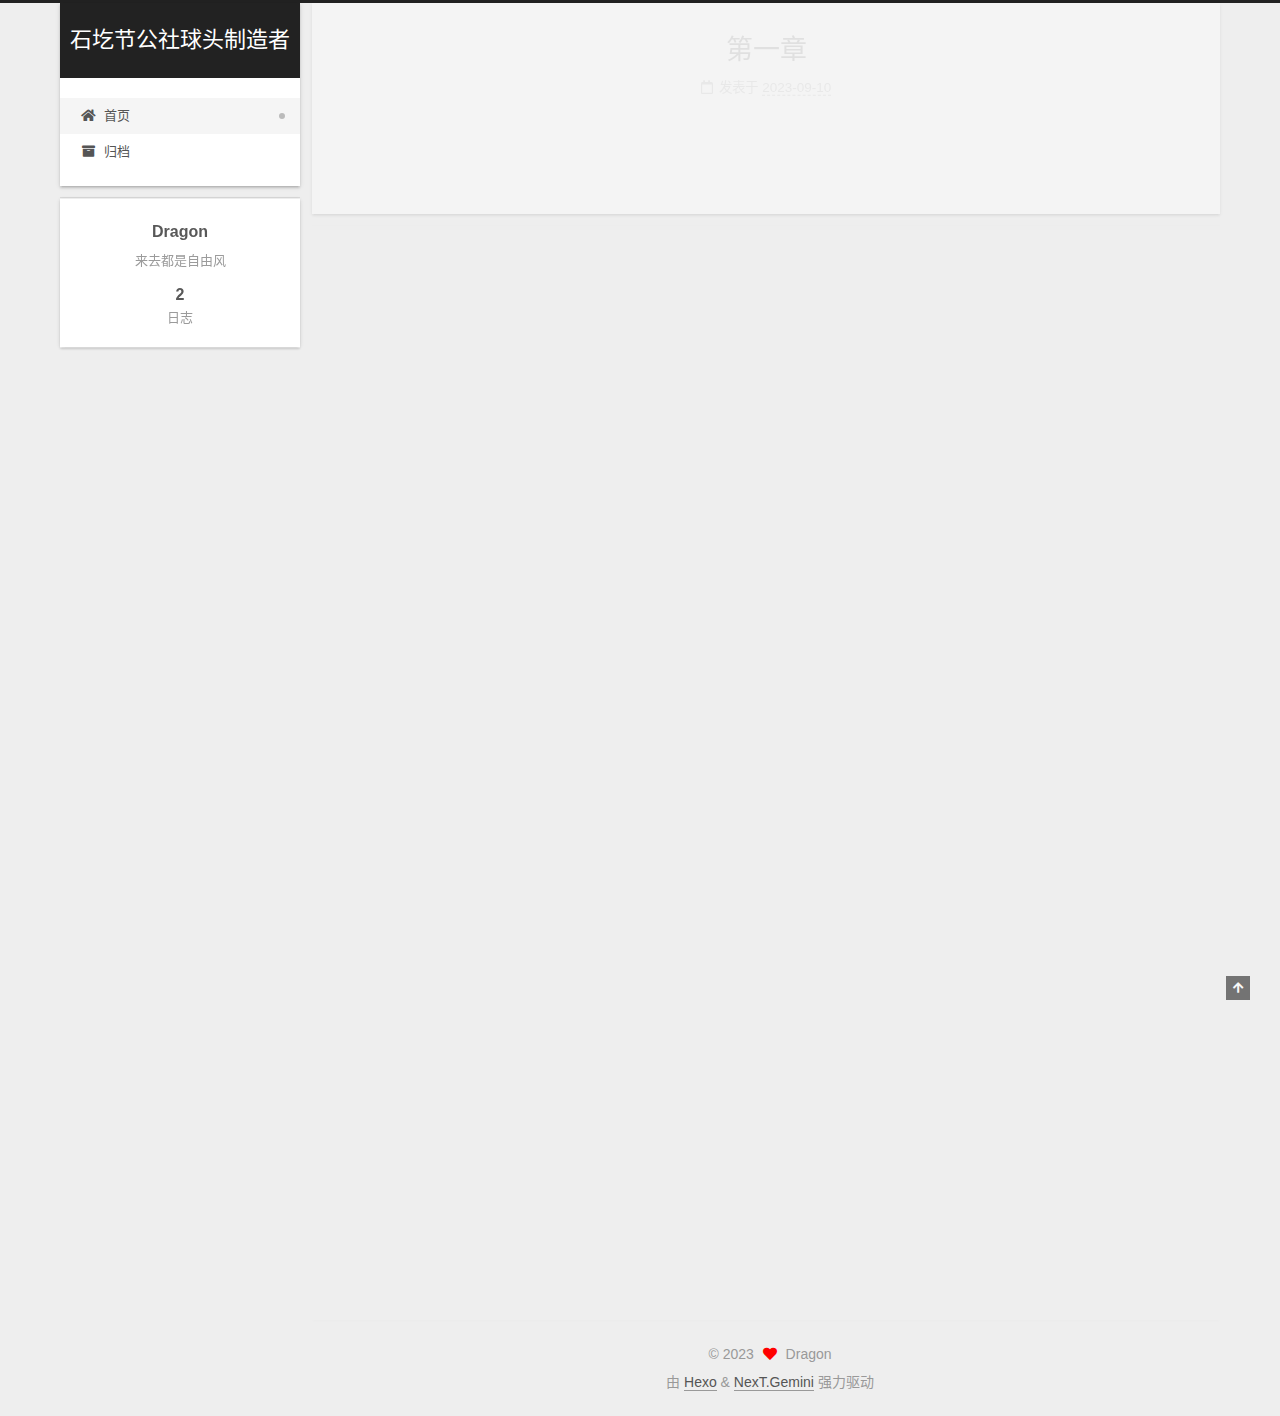
==== index.html @ f6070775 "Site updated: 2023-09-11 19:31:00" ====
<!DOCTYPE html>
<html lang="zh-CN">
<head>
  <meta charset="UTF-8">
<meta name="viewport" content="width=device-width, initial-scale=1, maximum-scale=2">
<meta name="theme-color" content="#222">
<meta name="generator" content="Hexo 6.3.0">
  <link rel="apple-touch-icon" sizes="180x180" href="/images/apple-touch-icon-next.png">
  <link rel="icon" type="image/png" sizes="32x32" href="/images/favicon-32x32-next.png">
  <link rel="icon" type="image/png" sizes="16x16" href="/images/favicon-16x16-next.png">
  <link rel="mask-icon" href="/images/logo.svg" color="#222">

<link rel="stylesheet" href="/css/main.css">


<link rel="stylesheet" href="/lib/font-awesome/css/all.min.css">

<script id="hexo-configurations">
    var NexT = window.NexT || {};
    var CONFIG = {"hostname":"example.com","root":"/","scheme":"Gemini","version":"7.8.0","exturl":false,"sidebar":{"position":"left","display":"post","padding":18,"offset":12,"onmobile":false},"copycode":{"enable":false,"show_result":false,"style":null},"back2top":{"enable":true,"sidebar":false,"scrollpercent":false},"bookmark":{"enable":false,"color":"#222","save":"auto"},"fancybox":false,"mediumzoom":false,"lazyload":false,"pangu":false,"comments":{"style":"tabs","active":null,"storage":true,"lazyload":false,"nav":null},"algolia":{"hits":{"per_page":10},"labels":{"input_placeholder":"Search for Posts","hits_empty":"We didn't find any results for the search: ${query}","hits_stats":"${hits} results found in ${time} ms"}},"localsearch":{"enable":false,"trigger":"auto","top_n_per_article":1,"unescape":false,"preload":false},"motion":{"enable":true,"async":false,"transition":{"post_block":"fadeIn","post_header":"slideDownIn","post_body":"slideDownIn","coll_header":"slideLeftIn","sidebar":"slideUpIn"}}};
  </script>

  <meta name="description" content="来去都是自由风">
<meta property="og:type" content="website">
<meta property="og:title" content="石圪节公社球头制造者">
<meta property="og:url" content="http://example.com/index.html">
<meta property="og:site_name" content="石圪节公社球头制造者">
<meta property="og:description" content="来去都是自由风">
<meta property="og:locale" content="zh_CN">
<meta property="article:author" content="Dragon">
<meta name="twitter:card" content="summary">

<link rel="canonical" href="http://example.com/">


<script id="page-configurations">
  // https://hexo.io/docs/variables.html
  CONFIG.page = {
    sidebar: "",
    isHome : true,
    isPost : false,
    lang   : 'zh-CN'
  };
</script>

  <title>石圪节公社球头制造者</title>
  






  <noscript>
  <style>
  .use-motion .brand,
  .use-motion .menu-item,
  .sidebar-inner,
  .use-motion .post-block,
  .use-motion .pagination,
  .use-motion .comments,
  .use-motion .post-header,
  .use-motion .post-body,
  .use-motion .collection-header { opacity: initial; }

  .use-motion .site-title,
  .use-motion .site-subtitle {
    opacity: initial;
    top: initial;
  }

  .use-motion .logo-line-before i { left: initial; }
  .use-motion .logo-line-after i { right: initial; }
  </style>
</noscript>

</head>

<body itemscope itemtype="http://schema.org/WebPage">
  <div class="container use-motion">
    <div class="headband"></div>

    <header class="header" itemscope itemtype="http://schema.org/WPHeader">
      <div class="header-inner"><div class="site-brand-container">
  <div class="site-nav-toggle">
    <div class="toggle" aria-label="切换导航栏">
      <span class="toggle-line toggle-line-first"></span>
      <span class="toggle-line toggle-line-middle"></span>
      <span class="toggle-line toggle-line-last"></span>
    </div>
  </div>

  <div class="site-meta">

    <a href="/" class="brand" rel="start">
      <span class="logo-line-before"><i></i></span>
      <h1 class="site-title">石圪节公社球头制造者</h1>
      <span class="logo-line-after"><i></i></span>
    </a>
  </div>

  <div class="site-nav-right">
    <div class="toggle popup-trigger">
    </div>
  </div>
</div>




<nav class="site-nav">
  <ul id="menu" class="main-menu menu">
        <li class="menu-item menu-item-home">

    <a href="/" rel="section"><i class="fa fa-home fa-fw"></i>首页</a>

  </li>
        <li class="menu-item menu-item-archives">

    <a href="/archives/" rel="section"><i class="fa fa-archive fa-fw"></i>归档</a>

  </li>
  </ul>
</nav>




</div>
    </header>

    
  <div class="back-to-top">
    <i class="fa fa-arrow-up"></i>
    <span>0%</span>
  </div>


    <main class="main">
      <div class="main-inner">
        <div class="content-wrap">
          

          <div class="content index posts-expand">
            
      
  
  
  <article itemscope itemtype="http://schema.org/Article" class="post-block" lang="zh-CN">
    <link itemprop="mainEntityOfPage" href="http://example.com/2023/09/10/%E7%AC%AC%E4%B8%80%E7%AB%A0/">

    <span hidden itemprop="author" itemscope itemtype="http://schema.org/Person">
      <meta itemprop="image" content="/images/avatar.gif">
      <meta itemprop="name" content="Dragon">
      <meta itemprop="description" content="来去都是自由风">
    </span>

    <span hidden itemprop="publisher" itemscope itemtype="http://schema.org/Organization">
      <meta itemprop="name" content="石圪节公社球头制造者">
    </span>
      <header class="post-header">
        <h2 class="post-title" itemprop="name headline">
          
            <a href="/2023/09/10/%E7%AC%AC%E4%B8%80%E7%AB%A0/" class="post-title-link" itemprop="url">第一章</a>
        </h2>

        <div class="post-meta">
            <span class="post-meta-item">
              <span class="post-meta-item-icon">
                <i class="far fa-calendar"></i>
              </span>
              <span class="post-meta-item-text">发表于</span>

              <time title="创建时间：2023-09-10 03:15:27" itemprop="dateCreated datePublished" datetime="2023-09-10T03:15:27+08:00">2023-09-10</time>
            </span>

          

        </div>
      </header>

    
    
    
    <div class="post-body" itemprop="articleBody">

      
          
      
    </div>

    
    
    
      <footer class="post-footer">
        <div class="post-eof"></div>
      </footer>
  </article>
  
  
  

      
  
  
  <article itemscope itemtype="http://schema.org/Article" class="post-block" lang="zh-CN">
    <link itemprop="mainEntityOfPage" href="http://example.com/2023/09/09/hello-world/">

    <span hidden itemprop="author" itemscope itemtype="http://schema.org/Person">
      <meta itemprop="image" content="/images/avatar.gif">
      <meta itemprop="name" content="Dragon">
      <meta itemprop="description" content="来去都是自由风">
    </span>

    <span hidden itemprop="publisher" itemscope itemtype="http://schema.org/Organization">
      <meta itemprop="name" content="石圪节公社球头制造者">
    </span>
      <header class="post-header">
        <h2 class="post-title" itemprop="name headline">
          
            <a href="/2023/09/09/hello-world/" class="post-title-link" itemprop="url">Hello World</a>
        </h2>

        <div class="post-meta">
            <span class="post-meta-item">
              <span class="post-meta-item-icon">
                <i class="far fa-calendar"></i>
              </span>
              <span class="post-meta-item-text">发表于</span>

              <time title="创建时间：2023-09-09 18:38:44" itemprop="dateCreated datePublished" datetime="2023-09-09T18:38:44+08:00">2023-09-09</time>
            </span>

          

        </div>
      </header>

    
    
    
    <div class="post-body" itemprop="articleBody">

      
          <p>Welcome to <a target="_blank" rel="noopener" href="https://hexo.io/">Hexo</a>! This is your very first post. Check <a target="_blank" rel="noopener" href="https://hexo.io/docs/">documentation</a> for more info. If you get any problems when using Hexo, you can find the answer in <a target="_blank" rel="noopener" href="https://hexo.io/docs/troubleshooting.html">troubleshooting</a> or you can ask me on <a target="_blank" rel="noopener" href="https://github.com/hexojs/hexo/issues">GitHub</a>.</p>
<h2 id="Quick-Start"><a href="#Quick-Start" class="headerlink" title="Quick Start"></a>Quick Start</h2><h3 id="Create-a-new-post"><a href="#Create-a-new-post" class="headerlink" title="Create a new post"></a>Create a new post</h3><figure class="highlight bash"><table><tr><td class="gutter"><pre><span class="line">1</span><br></pre></td><td class="code"><pre><span class="line">$ hexo new <span class="string">&quot;My New Post&quot;</span></span><br></pre></td></tr></table></figure>

<p>More info: <a target="_blank" rel="noopener" href="https://hexo.io/docs/writing.html">Writing</a></p>
<h3 id="Run-server"><a href="#Run-server" class="headerlink" title="Run server"></a>Run server</h3><figure class="highlight bash"><table><tr><td class="gutter"><pre><span class="line">1</span><br></pre></td><td class="code"><pre><span class="line">$ hexo server</span><br></pre></td></tr></table></figure>

<p>More info: <a target="_blank" rel="noopener" href="https://hexo.io/docs/server.html">Server</a></p>
<h3 id="Generate-static-files"><a href="#Generate-static-files" class="headerlink" title="Generate static files"></a>Generate static files</h3><figure class="highlight bash"><table><tr><td class="gutter"><pre><span class="line">1</span><br></pre></td><td class="code"><pre><span class="line">$ hexo generate</span><br></pre></td></tr></table></figure>

<p>More info: <a target="_blank" rel="noopener" href="https://hexo.io/docs/generating.html">Generating</a></p>
<h3 id="Deploy-to-remote-sites"><a href="#Deploy-to-remote-sites" class="headerlink" title="Deploy to remote sites"></a>Deploy to remote sites</h3><figure class="highlight bash"><table><tr><td class="gutter"><pre><span class="line">1</span><br></pre></td><td class="code"><pre><span class="line">$ hexo deploy</span><br></pre></td></tr></table></figure>

<p>More info: <a target="_blank" rel="noopener" href="https://hexo.io/docs/one-command-deployment.html">Deployment</a></p>

      
    </div>

    
    
    
      <footer class="post-footer">
        <div class="post-eof"></div>
      </footer>
  </article>
  
  
  


  



          </div>
          

<script>
  window.addEventListener('tabs:register', () => {
    let { activeClass } = CONFIG.comments;
    if (CONFIG.comments.storage) {
      activeClass = localStorage.getItem('comments_active') || activeClass;
    }
    if (activeClass) {
      let activeTab = document.querySelector(`a[href="#comment-${activeClass}"]`);
      if (activeTab) {
        activeTab.click();
      }
    }
  });
  if (CONFIG.comments.storage) {
    window.addEventListener('tabs:click', event => {
      if (!event.target.matches('.tabs-comment .tab-content .tab-pane')) return;
      let commentClass = event.target.classList[1];
      localStorage.setItem('comments_active', commentClass);
    });
  }
</script>

        </div>
          
  
  <div class="toggle sidebar-toggle">
    <span class="toggle-line toggle-line-first"></span>
    <span class="toggle-line toggle-line-middle"></span>
    <span class="toggle-line toggle-line-last"></span>
  </div>

  <aside class="sidebar">
    <div class="sidebar-inner">

      <ul class="sidebar-nav motion-element">
        <li class="sidebar-nav-toc">
          文章目录
        </li>
        <li class="sidebar-nav-overview">
          站点概览
        </li>
      </ul>

      <!--noindex-->
      <div class="post-toc-wrap sidebar-panel">
      </div>
      <!--/noindex-->

      <div class="site-overview-wrap sidebar-panel">
        <div class="site-author motion-element" itemprop="author" itemscope itemtype="http://schema.org/Person">
  <p class="site-author-name" itemprop="name">Dragon</p>
  <div class="site-description" itemprop="description">来去都是自由风</div>
</div>
<div class="site-state-wrap motion-element">
  <nav class="site-state">
      <div class="site-state-item site-state-posts">
          <a href="/archives/">
        
          <span class="site-state-item-count">2</span>
          <span class="site-state-item-name">日志</span>
        </a>
      </div>
  </nav>
</div>



      </div>

    </div>
  </aside>
  <div id="sidebar-dimmer"></div>


      </div>
    </main>

    <footer class="footer">
      <div class="footer-inner">
        

        

<div class="copyright">
  
  &copy; 
  <span itemprop="copyrightYear">2023</span>
  <span class="with-love">
    <i class="fa fa-heart"></i>
  </span>
  <span class="author" itemprop="copyrightHolder">Dragon</span>
</div>
  <div class="powered-by">由 <a href="https://hexo.io/" class="theme-link" rel="noopener" target="_blank">Hexo</a> & <a href="https://theme-next.org/" class="theme-link" rel="noopener" target="_blank">NexT.Gemini</a> 强力驱动
  </div>

        








      </div>
    </footer>
  </div>

  
  <script src="/lib/anime.min.js"></script>
  <script src="/lib/velocity/velocity.min.js"></script>
  <script src="/lib/velocity/velocity.ui.min.js"></script>

<script src="/js/utils.js"></script>

<script src="/js/motion.js"></script>


<script src="/js/schemes/pisces.js"></script>


<script src="/js/next-boot.js"></script>




  















  

  

</body>
</html>
---- css/main.css ----
:root {
  --body-bg-color: #eee;
  --content-bg-color: #fff;
  --card-bg-color: #f5f5f5;
  --text-color: #555;
  --blockquote-color: #666;
  --link-color: #555;
  --link-hover-color: #222;
  --brand-color: #fff;
  --brand-hover-color: #fff;
  --table-row-odd-bg-color: #f9f9f9;
  --table-row-hover-bg-color: #f5f5f5;
  --menu-item-bg-color: #f5f5f5;
  --btn-default-bg: #fff;
  --btn-default-color: #555;
  --btn-default-border-color: #555;
  --btn-default-hover-bg: #222;
  --btn-default-hover-color: #fff;
  --btn-default-hover-border-color: #222;
}
html {
  line-height: 1.15; /* 1 */
  -webkit-text-size-adjust: 100%; /* 2 */
}
body {
  margin: 0;
}
main {
  display: block;
}
h1 {
  font-size: 2em;
  margin: 0.67em 0;
}
hr {
  box-sizing: content-box; /* 1 */
  height: 0; /* 1 */
  overflow: visible; /* 2 */
}
pre {
  font-family: monospace, monospace; /* 1 */
  font-size: 1em; /* 2 */
}
a {
  background: transparent;
}
abbr[title] {
  border-bottom: none; /* 1 */
  text-decoration: underline; /* 2 */
  text-decoration: underline dotted; /* 2 */
}
b,
strong {
  font-weight: bolder;
}
code,
kbd,
samp {
  font-family: monospace, monospace; /* 1 */
  font-size: 1em; /* 2 */
}
small {
  font-size: 80%;
}
sub,
sup {
  font-size: 75%;
  line-height: 0;
  position: relative;
  vertical-align: baseline;
}
sub {
  bottom: -0.25em;
}
sup {
  top: -0.5em;
}
img {
  border-style: none;
}
button,
input,
optgroup,
select,
textarea {
  font-family: inherit; /* 1 */
  font-size: 100%; /* 1 */
  line-height: 1.15; /* 1 */
  margin: 0; /* 2 */
}
button,
input {
/* 1 */
  overflow: visible;
}
button,
select {
/* 1 */
  text-transform: none;
}
button,
[type='button'],
[type='reset'],
[type='submit'] {
  -webkit-appearance: button;
}
button::-moz-focus-inner,
[type='button']::-moz-focus-inner,
[type='reset']::-moz-focus-inner,
[type='submit']::-moz-focus-inner {
  border-style: none;
  padding: 0;
}
button:-moz-focusring,
[type='button']:-moz-focusring,
[type='reset']:-moz-focusring,
[type='submit']:-moz-focusring {
  outline: 1px dotted ButtonText;
}
fieldset {
  padding: 0.35em 0.75em 0.625em;
}
legend {
  box-sizing: border-box; /* 1 */
  color: inherit; /* 2 */
  display: table; /* 1 */
  max-width: 100%; /* 1 */
  padding: 0; /* 3 */
  white-space: normal; /* 1 */
}
progress {
  vertical-align: baseline;
}
textarea {
  overflow: auto;
}
[type='checkbox'],
[type='radio'] {
  box-sizing: border-box; /* 1 */
  padding: 0; /* 2 */
}
[type='number']::-webkit-inner-spin-button,
[type='number']::-webkit-outer-spin-button {
  height: auto;
}
[type='search'] {
  outline-offset: -2px; /* 2 */
  -webkit-appearance: textfield; /* 1 */
}
[type='search']::-webkit-search-decoration {
  -webkit-appearance: none;
}
::-webkit-file-upload-button {
  font: inherit; /* 2 */
  -webkit-appearance: button; /* 1 */
}
details {
  display: block;
}
summary {
  display: list-item;
}
template {
  display: none;
}
[hidden] {
  display: none;
}
::selection {
  background: #262a30;
  color: #eee;
}
html,
body {
  height: 100%;
}
body {
  background: var(--body-bg-color);
  color: var(--text-color);
  font-family: 'Lato', "PingFang SC", "Microsoft YaHei", sans-serif;
  font-size: 1em;
  line-height: 2;
}
@media (max-width: 991px) {
  body {
    padding-left: 0 !important;
    padding-right: 0 !important;
  }
}
h1,
h2,
h3,
h4,
h5,
h6 {
  font-family: 'Lato', "PingFang SC", "Microsoft YaHei", sans-serif;
  font-weight: bold;
  line-height: 1.5;
  margin: 20px 0 15px;
}
h1 {
  font-size: 1.5em;
}
h2 {
  font-size: 1.375em;
}
h3 {
  font-size: 1.25em;
}
h4 {
  font-size: 1.125em;
}
h5 {
  font-size: 1em;
}
h6 {
  font-size: 0.875em;
}
p {
  margin: 0 0 20px 0;
}
a,
span.exturl {
  border-bottom: 1px solid #999;
  color: var(--link-color);
  outline: 0;
  text-decoration: none;
  overflow-wrap: break-word;
  word-wrap: break-word;
  cursor: pointer;
}
a:hover,
span.exturl:hover {
  border-bottom-color: var(--link-hover-color);
  color: var(--link-hover-color);
}
iframe,
img,
video {
  display: block;
  margin-left: auto;
  margin-right: auto;
  max-width: 100%;
}
hr {
  background-image: repeating-linear-gradient(-45deg, #ddd, #ddd 4px, transparent 4px, transparent 8px);
  border: 0;
  height: 3px;
  margin: 40px 0;
}
blockquote {
  border-left: 4px solid #ddd;
  color: var(--blockquote-color);
  margin: 0;
  padding: 0 15px;
}
blockquote cite::before {
  content: '-';
  padding: 0 5px;
}
dt {
  font-weight: bold;
}
dd {
  margin: 0;
  padding: 0;
}
kbd {
  background-color: #f5f5f5;
  background-image: linear-gradient(#eee, #fff, #eee);
  border: 1px solid #ccc;
  border-radius: 0.2em;
  box-shadow: 0.1em 0.1em 0.2em rgba(0,0,0,0.1);
  color: #555;
  font-family: inherit;
  padding: 0.1em 0.3em;
  white-space: nowrap;
}
.table-container {
  overflow: auto;
}
table {
  border-collapse: collapse;
  border-spacing: 0;
  font-size: 0.875em;
  margin: 0 0 20px 0;
  width: 100%;
}
tbody tr:nth-of-type(odd) {
  background: var(--table-row-odd-bg-color);
}
tbody tr:hover {
  background: var(--table-row-hover-bg-color);
}
caption,
th,
td {
  font-weight: normal;
  padding: 8px;
  vertical-align: middle;
}
th,
td {
  border: 1px solid #ddd;
  border-bottom: 3px solid #ddd;
}
th {
  font-weight: 700;
  padding-bottom: 10px;
}
td {
  border-bottom-width: 1px;
}
.btn {
  background: var(--btn-default-bg);
  border: 2px solid var(--btn-default-border-color);
  border-radius: 2px;
  color: var(--btn-default-color);
  display: inline-block;
  font-size: 0.875em;
  line-height: 2;
  padding: 0 20px;
  text-decoration: none;
  transition-property: background-color;
  transition-delay: 0s;
  transition-duration: 0.2s;
  transition-timing-function: ease-in-out;
}
.btn:hover {
  background: var(--btn-default-hover-bg);
  border-color: var(--btn-default-hover-border-color);
  color: var(--btn-default-hover-color);
}
.btn + .btn {
  margin: 0 0 8px 8px;
}
.btn .fa-fw {
  text-align: left;
  width: 1.285714285714286em;
}
.toggle {
  line-height: 0;
}
.toggle .toggle-line {
  background: #fff;
  display: inline-block;
  height: 2px;
  left: 0;
  position: relative;
  top: 0;
  transition: all 0.4s;
  vertical-align: top;
  width: 100%;
}
.toggle .toggle-line:not(:first-child) {
  margin-top: 3px;
}
.toggle.toggle-arrow .toggle-line-first {
  left: 50%;
  top: 2px;
  transform: rotate(45deg);
  width: 50%;
}
.toggle.toggle-arrow .toggle-line-middle {
  left: 2px;
  width: 90%;
}
.toggle.toggle-arrow .toggle-line-last {
  left: 50%;
  top: -2px;
  transform: rotate(-45deg);
  width: 50%;
}
.toggle.toggle-close .toggle-line-first {
  transform: rotate(-45deg);
  top: 5px;
}
.toggle.toggle-close .toggle-line-middle {
  opacity: 0;
}
.toggle.toggle-close .toggle-line-last {
  transform: rotate(45deg);
  top: -5px;
}
.highlight,
pre {
  background: #f7f7f7;
  color: #4d4d4c;
  line-height: 1.6;
  margin: 0 auto 20px;
}
pre,
code {
  font-family: consolas, Menlo, monospace, "PingFang SC", "Microsoft YaHei";
}
code {
  background: #eee;
  border-radius: 3px;
  color: #555;
  padding: 2px 4px;
  overflow-wrap: break-word;
  word-wrap: break-word;
}
.highlight *::selection {
  background: #d6d6d6;
}
.highlight pre {
  border: 0;
  margin: 0;
  padding: 10px 0;
}
.highlight table {
  border: 0;
  margin: 0;
  width: auto;
}
.highlight td {
  border: 0;
  padding: 0;
}
.highlight figcaption {
  background: #eff2f3;
  color: #4d4d4c;
  display: flex;
  font-size: 0.875em;
  justify-content: space-between;
  line-height: 1.2;
  padding: 0.5em;
}
.highlight figcaption a {
  color: #4d4d4c;
}
.highlight figcaption a:hover {
  border-bottom-color: #4d4d4c;
}
.highlight .gutter {
  -moz-user-select: none;
  -ms-user-select: none;
  -webkit-user-select: none;
  user-select: none;
}
.highlight .gutter pre {
  background: #eff2f3;
  color: #869194;
  padding-left: 10px;
  padding-right: 10px;
  text-align: right;
}
.highlight .code pre {
  background: #f7f7f7;
  padding-left: 10px;
  width: 100%;
}
.gist table {
  width: auto;
}
.gist table td {
  border: 0;
}
pre {
  overflow: auto;
  padding: 10px;
}
pre code {
  background: none;
  color: #4d4d4c;
  font-size: 0.875em;
  padding: 0;
  text-shadow: none;
}
pre .deletion {
  background: #fdd;
}
pre .addition {
  background: #dfd;
}
pre .meta {
  color: #eab700;
  -moz-user-select: none;
  -ms-user-select: none;
  -webkit-user-select: none;
  user-select: none;
}
pre .comment {
  color: #8e908c;
}
pre .variable,
pre .attribute,
pre .tag,
pre .name,
pre .regexp,
pre .ruby .constant,
pre .xml .tag .title,
pre .xml .pi,
pre .xml .doctype,
pre .html .doctype,
pre .css .id,
pre .css .class,
pre .css .pseudo {
  color: #c82829;
}
pre .number,
pre .preprocessor,
pre .built_in,
pre .builtin-name,
pre .literal,
pre .params,
pre .constant,
pre .command {
  color: #f5871f;
}
pre .ruby .class .title,
pre .css .rules .attribute,
pre .string,
pre .symbol,
pre .value,
pre .inheritance,
pre .header,
pre .ruby .symbol,
pre .xml .cdata,
pre .special,
pre .formula {
  color: #718c00;
}
pre .title,
pre .css .hexcolor {
  color: #3e999f;
}
pre .function,
pre .python .decorator,
pre .python .title,
pre .ruby .function .title,
pre .ruby .title .keyword,
pre .perl .sub,
pre .javascript .title,
pre .coffeescript .title {
  color: #4271ae;
}
pre .keyword,
pre .javascript .function {
  color: #8959a8;
}
.blockquote-center {
  border-left: none;
  margin: 40px 0;
  padding: 0;
  position: relative;
  text-align: center;
}
.blockquote-center .fa {
  display: block;
  opacity: 0.6;
  position: absolute;
  width: 100%;
}
.blockquote-center .fa-quote-left {
  border-top: 1px solid #ccc;
  text-align: left;
  top: -20px;
}
.blockquote-center .fa-quote-right {
  border-bottom: 1px solid #ccc;
  text-align: right;
  bottom: -20px;
}
.blockquote-center p,
.blockquote-center div {
  text-align: center;
}
.post-body .group-picture img {
  margin: 0 auto;
  padding: 0 3px;
}
.group-picture-row {
  margin-bottom: 6px;
  overflow: hidden;
}
.group-picture-column {
  float: left;
  margin-bottom: 10px;
}
.post-body .label {
  color: #555;
  display: inline;
  padding: 0 2px;
}
.post-body .label.default {
  background: #f0f0f0;
}
.post-body .label.primary {
  background: #efe6f7;
}
.post-body .label.info {
  background: #e5f2f8;
}
.post-body .label.success {
  background: #e7f4e9;
}
.post-body .label.warning {
  background: #fcf6e1;
}
.post-body .label.danger {
  background: #fae8eb;
}
.post-body .tabs {
  margin-bottom: 20px;
}
.post-body .tabs,
.tabs-comment {
  display: block;
  padding-top: 10px;
  position: relative;
}
.post-body .tabs ul.nav-tabs,
.tabs-comment ul.nav-tabs {
  display: flex;
  flex-wrap: wrap;
  margin: 0;
  margin-bottom: -1px;
  padding: 0;
}
@media (max-width: 413px) {
  .post-body .tabs ul.nav-tabs,
  .tabs-comment ul.nav-tabs {
    display: block;
    margin-bottom: 5px;
  }
}
.post-body .tabs ul.nav-tabs li.tab,
.tabs-comment ul.nav-tabs li.tab {
  border-bottom: 1px solid #ddd;
  border-left: 1px solid transparent;
  border-right: 1px solid transparent;
  border-top: 3px solid transparent;
  flex-grow: 1;
  list-style-type: none;
  border-radius: 0 0 0 0;
}
@media (max-width: 413px) {
  .post-body .tabs ul.nav-tabs li.tab,
  .tabs-comment ul.nav-tabs li.tab {
    border-bottom: 1px solid transparent;
    border-left: 3px solid transparent;
    border-right: 1px solid transparent;
    border-top: 1px solid transparent;
  }
}
@media (max-width: 413px) {
  .post-body .tabs ul.nav-tabs li.tab,
  .tabs-comment ul.nav-tabs li.tab {
    border-radius: 0;
  }
}
.post-body .tabs ul.nav-tabs li.tab a,
.tabs-comment ul.nav-tabs li.tab a {
  border-bottom: initial;
  display: block;
  line-height: 1.8;
  outline: 0;
  padding: 0.25em 0.75em;
  text-align: center;
  transition-delay: 0s;
  transition-duration: 0.2s;
  transition-timing-function: ease-out;
}
.post-body .tabs ul.nav-tabs li.tab a i,
.tabs-comment ul.nav-tabs li.tab a i {
  width: 1.285714285714286em;
}
.post-body .tabs ul.nav-tabs li.tab.active,
.tabs-comment ul.nav-tabs li.tab.active {
  border-bottom: 1px solid transparent;
  border-left: 1px solid #ddd;
  border-right: 1px solid #ddd;
  border-top: 3px solid #fc6423;
}
@media (max-width: 413px) {
  .post-body .tabs ul.nav-tabs li.tab.active,
  .tabs-comment ul.nav-tabs li.tab.active {
    border-bottom: 1px solid #ddd;
    border-left: 3px solid #fc6423;
    border-right: 1px solid #ddd;
    border-top: 1px solid #ddd;
  }
}
.post-body .tabs ul.nav-tabs li.tab.active a,
.tabs-comment ul.nav-tabs li.tab.active a {
  color: var(--link-color);
  cursor: default;
}
.post-body .tabs .tab-content .tab-pane,
.tabs-comment .tab-content .tab-pane {
  border: 1px solid #ddd;
  border-top: 0;
  padding: 20px 20px 0 20px;
  border-radius: 0;
}
.post-body .tabs .tab-content .tab-pane:not(.active),
.tabs-comment .tab-content .tab-pane:not(.active) {
  display: none;
}
.post-body .tabs .tab-content .tab-pane.active,
.tabs-comment .tab-content .tab-pane.active {
  display: block;
}
.post-body .tabs .tab-content .tab-pane.active:nth-of-type(1),
.tabs-comment .tab-content .tab-pane.active:nth-of-type(1) {
  border-radius: 0 0 0 0;
}
@media (max-width: 413px) {
  .post-body .tabs .tab-content .tab-pane.active:nth-of-type(1),
  .tabs-comment .tab-content .tab-pane.active:nth-of-type(1) {
    border-radius: 0;
  }
}
.post-body .note {
  border-radius: 3px;
  margin-bottom: 20px;
  padding: 1em;
  position: relative;
  border: 1px solid #eee;
  border-left-width: 5px;
}
.post-body .note h2,
.post-body .note h3,
.post-body .note h4,
.post-body .note h5,
.post-body .note h6 {
  margin-top: 0;
  border-bottom: initial;
  margin-bottom: 0;
  padding-top: 0;
}
.post-body .note p:first-child,
.post-body .note ul:first-child,
.post-body .note ol:first-child,
.post-body .note table:first-child,
.post-body .note pre:first-child,
.post-body .note blockquote:first-child,
.post-body .note img:first-child {
  margin-top: 0;
}
.post-body .note p:last-child,
.post-body .note ul:last-child,
.post-body .note ol:last-child,
.post-body .note table:last-child,
.post-body .note pre:last-child,
.post-body .note blockquote:last-child,
.post-body .note img:last-child {
  margin-bottom: 0;
}
.post-body .note.default {
  border-left-color: #777;
}
.post-body .note.default h2,
.post-body .note.default h3,
.post-body .note.default h4,
.post-body .note.default h5,
.post-body .note.default h6 {
  color: #777;
}
.post-body .note.primary {
  border-left-color: #6f42c1;
}
.post-body .note.primary h2,
.post-body .note.primary h3,
.post-body .note.primary h4,
.post-body .note.primary h5,
.post-body .note.primary h6 {
  color: #6f42c1;
}
.post-body .note.info {
  border-left-color: #428bca;
}
.post-body .note.info h2,
.post-body .note.info h3,
.post-body .note.info h4,
.post-body .note.info h5,
.post-body .note.info h6 {
  color: #428bca;
}
.post-body .note.success {
  border-left-color: #5cb85c;
}
.post-body .note.success h2,
.post-body .note.success h3,
.post-body .note.success h4,
.post-body .note.success h5,
.post-body .note.success h6 {
  color: #5cb85c;
}
.post-body .note.warning {
  border-left-color: #f0ad4e;
}
.post-body .note.warning h2,
.post-body .note.warning h3,
.post-body .note.warning h4,
.post-body .note.warning h5,
.post-body .note.warning h6 {
  color: #f0ad4e;
}
.post-body .note.danger {
  border-left-color: #d9534f;
}
.post-body .note.danger h2,
.post-body .note.danger h3,
.post-body .note.danger h4,
.post-body .note.danger h5,
.post-body .note.danger h6 {
  color: #d9534f;
}
.pagination .prev,
.pagination .next,
.pagination .page-number,
.pagination .space {
  display: inline-block;
  margin: 0 10px;
  padding: 0 11px;
  position: relative;
  top: -1px;
}
@media (max-width: 767px) {
  .pagination .prev,
  .pagination .next,
  .pagination .page-number,
  .pagination .space {
    margin: 0 5px;
  }
}
.pagination {
  border-top: 1px solid #eee;
  margin: 120px 0 0;
  text-align: center;
}
.pagination .prev,
.pagination .next,
.pagination .page-number {
  border-bottom: 0;
  border-top: 1px solid #eee;
  transition-property: border-color;
  transition-delay: 0s;
  transition-duration: 0.2s;
  transition-timing-function: ease-in-out;
}
.pagination .prev:hover,
.pagination .next:hover,
.pagination .page-number:hover {
  border-top-color: #222;
}
.pagination .space {
  margin: 0;
  padding: 0;
}
.pagination .prev {
  margin-left: 0;
}
.pagination .next {
  margin-right: 0;
}
.pagination .page-number.current {
  background: #ccc;
  border-top-color: #ccc;
  color: #fff;
}
@media (max-width: 767px) {
  .pagination {
    border-top: none;
  }
  .pagination .prev,
  .pagination .next,
  .pagination .page-number {
    border-bottom: 1px solid #eee;
    border-top: 0;
    margin-bottom: 10px;
    padding: 0 10px;
  }
  .pagination .prev:hover,
  .pagination .next:hover,
  .pagination .page-number:hover {
    border-bottom-color: #222;
  }
}
.comments {
  margin-top: 60px;
  overflow: hidden;
}
.comment-button-group {
  display: flex;
  flex-wrap: wrap-reverse;
  justify-content: center;
  margin: 1em 0;
}
.comment-button-group .comment-button {
  margin: 0.1em 0.2em;
}
.comment-button-group .comment-button.active {
  background: var(--btn-default-hover-bg);
  border-color: var(--btn-default-hover-border-color);
  color: var(--btn-default-hover-color);
}
.comment-position {
  display: none;
}
.comment-position.active {
  display: block;
}
.tabs-comment {
  background: var(--content-bg-color);
  margin-top: 4em;
  padding-top: 0;
}
.tabs-comment .comments {
  border: 0;
  box-shadow: none;
  margin-top: 0;
  padding-top: 0;
}
.container {
  min-height: 100%;
  position: relative;
}
.main-inner {
  margin: 0 auto;
  width: calc(100% - 20px);
}
@media (min-width: 1200px) {
  .main-inner {
    width: 1160px;
  }
}
@media (min-width: 1600px) {
  .main-inner {
    width: 73%;
  }
}
@media (max-width: 767px) {
  .content-wrap {
    padding: 0 20px;
  }
}
.header {
  background: transparent;
}
.header-inner {
  margin: 0 auto;
  width: calc(100% - 20px);
}
@media (min-width: 1200px) {
  .header-inner {
    width: 1160px;
  }
}
@media (min-width: 1600px) {
  .header-inner {
    width: 73%;
  }
}
.site-brand-container {
  display: flex;
  flex-shrink: 0;
  padding: 0 10px;
}
.headband {
  background: #222;
  height: 3px;
}
.site-meta {
  flex-grow: 1;
  text-align: center;
}
@media (max-width: 767px) {
  .site-meta {
    text-align: center;
  }
}
.brand {
  border-bottom: none;
  color: var(--brand-color);
  display: inline-block;
  line-height: 1.375em;
  padding: 0 40px;
  position: relative;
}
.brand:hover {
  color: var(--brand-hover-color);
}
.site-title {
  font-family: 'Lato', "PingFang SC", "Microsoft YaHei", sans-serif;
  font-size: 1.375em;
  font-weight: normal;
  margin: 0;
}
.site-subtitle {
  color: #ddd;
  font-size: 0.8125em;
  margin: 10px 0;
}
.use-motion .brand {
  opacity: 0;
}
.use-motion .site-title,
.use-motion .site-subtitle,
.use-motion .custom-logo-image {
  opacity: 0;
  position: relative;
  top: -10px;
}
.site-nav-toggle,
.site-nav-right {
  display: none;
}
@media (max-width: 767px) {
  .site-nav-toggle,
  .site-nav-right {
    display: flex;
    flex-direction: column;
    justify-content: center;
  }
}
.site-nav-toggle .toggle,
.site-nav-right .toggle {
  color: var(--text-color);
  padding: 10px;
  width: 22px;
}
.site-nav-toggle .toggle .toggle-line,
.site-nav-right .toggle .toggle-line {
  background: var(--text-color);
  border-radius: 1px;
}
.site-nav {
  display: block;
}
@media (max-width: 767px) {
  .site-nav {
    clear: both;
    display: none;
  }
}
.site-nav.site-nav-on {
  display: block;
}
.menu {
  margin-top: 20px;
  padding-left: 0;
  text-align: center;
}
.menu-item {
  display: inline-block;
  list-style: none;
  margin: 0 10px;
}
@media (max-width: 767px) {
  .menu-item {
    display: block;
    margin-top: 10px;
  }
  .menu-item.menu-item-search {
    display: none;
  }
}
.menu-item a,
.menu-item span.exturl {
  border-bottom: 0;
  display: block;
  font-size: 0.8125em;
  transition-property: border-color;
  transition-delay: 0s;
  transition-duration: 0.2s;
  transition-timing-function: ease-in-out;
}
@media (hover: none) {
  .menu-item a:hover,
  .menu-item span.exturl:hover {
    border-bottom-color: transparent !important;
  }
}
.menu-item .fa,
.menu-item .fab,
.menu-item .far,
.menu-item .fas {
  margin-right: 8px;
}
.menu-item .badge {
  display: inline-block;
  font-weight: bold;
  line-height: 1;
  margin-left: 0.35em;
  margin-top: 0.35em;
  text-align: center;
  white-space: nowrap;
}
@media (max-width: 767px) {
  .menu-item .badge {
    float: right;
    margin-left: 0;
  }
}
.menu-item-active a,
.menu .menu-item a:hover,
.menu .menu-item span.exturl:hover {
  background: var(--menu-item-bg-color);
}
.use-motion .menu-item {
  opacity: 0;
}
.sidebar {
  background: #222;
  bottom: 0;
  box-shadow: inset 0 2px 6px #000;
  position: fixed;
  top: 0;
}
@media (max-width: 991px) {
  .sidebar {
    display: none;
  }
}
.sidebar-inner {
  color: #999;
  padding: 18px 10px;
  text-align: center;
}
.cc-license {
  margin-top: 10px;
  text-align: center;
}
.cc-license .cc-opacity {
  border-bottom: none;
  opacity: 0.7;
}
.cc-license .cc-opacity:hover {
  opacity: 0.9;
}
.cc-license img {
  display: inline-block;
}
.site-author-image {
  border: 1px solid #eee;
  display: block;
  margin: 0 auto;
  max-width: 120px;
  padding: 2px;
}
.site-author-name {
  color: var(--text-color);
  font-weight: 600;
  margin: 0;
  text-align: center;
}
.site-description {
  color: #999;
  font-size: 0.8125em;
  margin-top: 0;
  text-align: center;
}
.links-of-author {
  margin-top: 15px;
}
.links-of-author a,
.links-of-author span.exturl {
  border-bottom-color: #555;
  display: inline-block;
  font-size: 0.8125em;
  margin-bottom: 10px;
  margin-right: 10px;
  vertical-align: middle;
}
.links-of-author a::before,
.links-of-author span.exturl::before {
  background: #ffc7f7;
  border-radius: 50%;
  content: ' ';
  display: inline-block;
  height: 4px;
  margin-right: 3px;
  vertical-align: middle;
  width: 4px;
}
.sidebar-button {
  margin-top: 15px;
}
.sidebar-button a {
  border: 1px solid #fc6423;
  border-radius: 4px;
  color: #fc6423;
  display: inline-block;
  padding: 0 15px;
}
.sidebar-button a .fa,
.sidebar-button a .fab,
.sidebar-button a .far,
.sidebar-button a .fas {
  margin-right: 5px;
}
.sidebar-button a:hover {
  background: #fc6423;
  border: 1px solid #fc6423;
  color: #fff;
}
.sidebar-button a:hover .fa,
.sidebar-button a:hover .fab,
.sidebar-button a:hover .far,
.sidebar-button a:hover .fas {
  color: #fff;
}
.links-of-blogroll {
  font-size: 0.8125em;
  margin-top: 10px;
}
.links-of-blogroll-title {
  font-size: 0.875em;
  font-weight: 600;
  margin-top: 0;
}
.links-of-blogroll-list {
  list-style: none;
  margin: 0;
  padding: 0;
}
#sidebar-dimmer {
  display: none;
}
@media (max-width: 767px) {
  #sidebar-dimmer {
    background: #000;
    display: block;
    height: 100%;
    left: 100%;
    opacity: 0;
    position: fixed;
    top: 0;
    width: 100%;
    z-index: 1100;
  }
  .sidebar-active + #sidebar-dimmer {
    opacity: 0.7;
    transform: translateX(-100%);
    transition: opacity 0.5s;
  }
}
.sidebar-nav {
  margin: 0;
  padding-bottom: 20px;
  padding-left: 0;
}
.sidebar-nav li {
  border-bottom: 1px solid transparent;
  color: var(--text-color);
  cursor: pointer;
  display: inline-block;
  font-size: 0.875em;
}
.sidebar-nav li.sidebar-nav-overview {
  margin-left: 10px;
}
.sidebar-nav li:hover {
  color: #fc6423;
}
.sidebar-nav .sidebar-nav-active {
  border-bottom-color: #fc6423;
  color: #fc6423;
}
.sidebar-nav .sidebar-nav-active:hover {
  color: #fc6423;
}
.sidebar-panel {
  display: none;
  overflow-x: hidden;
  overflow-y: auto;
}
.sidebar-panel-active {
  display: block;
}
.sidebar-toggle {
  background: #222;
  bottom: 45px;
  cursor: pointer;
  height: 14px;
  left: 30px;
  padding: 5px;
  position: fixed;
  width: 14px;
  z-index: 1300;
}
@media (max-width: 991px) {
  .sidebar-toggle {
    left: 20px;
    opacity: 0.8;
    display: none;
  }
}
.sidebar-toggle:hover .toggle-line {
  background: #fc6423;
}
.post-toc {
  font-size: 0.875em;
}
.post-toc ol {
  list-style: none;
  margin: 0;
  padding: 0 2px 5px 10px;
  text-align: left;
}
.post-toc ol > ol {
  padding-left: 0;
}
.post-toc ol a {
  transition-property: all;
  transition-delay: 0s;
  transition-duration: 0.2s;
  transition-timing-function: ease-in-out;
}
.post-toc .nav-item {
  line-height: 1.8;
  overflow: hidden;
  text-overflow: ellipsis;
  white-space: nowrap;
}
.post-toc .nav .nav-child {
  display: none;
}
.post-toc .nav .active > .nav-child {
  display: block;
}
.post-toc .nav .active-current > .nav-child {
  display: block;
}
.post-toc .nav .active-current > .nav-child > .nav-item {
  display: block;
}
.post-toc .nav .active > a {
  border-bottom-color: #fc6423;
  color: #fc6423;
}
.post-toc .nav .active-current > a {
  color: #fc6423;
}
.post-toc .nav .active-current > a:hover {
  color: #fc6423;
}
.site-state {
  display: flex;
  justify-content: center;
  line-height: 1.4;
  margin-top: 10px;
  overflow: hidden;
  text-align: center;
  white-space: nowrap;
}
.site-state-item {
  padding: 0 15px;
}
.site-state-item:not(:first-child) {
  border-left: 1px solid #eee;
}
.site-state-item a {
  border-bottom: none;
}
.site-state-item-count {
  display: block;
  font-size: 1em;
  font-weight: 600;
  text-align: center;
}
.site-state-item-name {
  color: #999;
  font-size: 0.8125em;
}
.footer {
  color: #999;
  font-size: 0.875em;
  padding: 20px 0;
}
.footer.footer-fixed {
  bottom: 0;
  left: 0;
  position: absolute;
  right: 0;
}
.footer-inner {
  box-sizing: border-box;
  margin: 0 auto;
  text-align: center;
  width: calc(100% - 20px);
}
@media (min-width: 1200px) {
  .footer-inner {
    width: 1160px;
  }
}
@media (min-width: 1600px) {
  .footer-inner {
    width: 73%;
  }
}
.languages {
  display: inline-block;
  font-size: 1.125em;
  position: relative;
}
.languages .lang-select-label span {
  margin: 0 0.5em;
}
.languages .lang-select {
  height: 100%;
  left: 0;
  opacity: 0;
  position: absolute;
  top: 0;
  width: 100%;
}
.with-love {
  color: #ff0000;
  display: inline-block;
  margin: 0 5px;
}
.powered-by,
.theme-info {
  display: inline-block;
}
@-moz-keyframes iconAnimate {
  0%, 100% {
    transform: scale(1);
  }
  10%, 30% {
    transform: scale(0.9);
  }
  20%, 40%, 60%, 80% {
    transform: scale(1.1);
  }
  50%, 70% {
    transform: scale(1.1);
  }
}
@-webkit-keyframes iconAnimate {
  0%, 100% {
    transform: scale(1);
  }
  10%, 30% {
    transform: scale(0.9);
  }
  20%, 40%, 60%, 80% {
    transform: scale(1.1);
  }
  50%, 70% {
    transform: scale(1.1);
  }
}
@-o-keyframes iconAnimate {
  0%, 100% {
    transform: scale(1);
  }
  10%, 30% {
    transform: scale(0.9);
  }
  20%, 40%, 60%, 80% {
    transform: scale(1.1);
  }
  50%, 70% {
    transform: scale(1.1);
  }
}
@keyframes iconAnimate {
  0%, 100% {
    transform: scale(1);
  }
  10%, 30% {
    transform: scale(0.9);
  }
  20%, 40%, 60%, 80% {
    transform: scale(1.1);
  }
  50%, 70% {
    transform: scale(1.1);
  }
}
.back-to-top {
  font-size: 12px;
  text-align: center;
  transition-delay: 0s;
  transition-duration: 0.2s;
  transition-timing-function: ease-in-out;
}
.back-to-top {
  background: #222;
  bottom: -100px;
  box-sizing: border-box;
  color: #fff;
  cursor: pointer;
  left: 30px;
  opacity: 0.6;
  padding: 0 6px;
  position: fixed;
  transition-property: bottom;
  z-index: 1300;
  width: 24px;
}
.back-to-top span {
  display: none;
}
.back-to-top:hover {
  color: #fc6423;
}
.back-to-top.back-to-top-on {
  bottom: 30px;
}
@media (max-width: 991px) {
  .back-to-top {
    left: 20px;
    opacity: 0.8;
  }
}
.post-body {
  font-family: 'Lato', "PingFang SC", "Microsoft YaHei", sans-serif;
  overflow-wrap: break-word;
  word-wrap: break-word;
}
@media (min-width: 1200px) {
  .post-body {
    font-size: 1.125em;
  }
}
.post-body .exturl .fa {
  font-size: 0.875em;
  margin-left: 4px;
}
.post-body .image-caption,
.post-body .figure .caption {
  color: #999;
  font-size: 0.875em;
  font-weight: bold;
  line-height: 1;
  margin: -20px auto 15px;
  text-align: center;
}
.post-sticky-flag {
  display: inline-block;
  transform: rotate(30deg);
}
.post-button {
  margin-top: 40px;
  text-align: center;
}
.use-motion .post-block,
.use-motion .pagination,
.use-motion .comments {
  opacity: 0;
}
.use-motion .post-header {
  opacity: 0;
}
.use-motion .post-body {
  opacity: 0;
}
.use-motion .collection-header {
  opacity: 0;
}
.posts-collapse {
  margin-left: 35px;
  position: relative;
}
@media (max-width: 767px) {
  .posts-collapse {
    margin-left: 0px;
    margin-right: 0px;
  }
}
.posts-collapse .collection-title {
  font-size: 1.125em;
  position: relative;
}
.posts-collapse .collection-title::before {
  background: #999;
  border: 1px solid #fff;
  border-radius: 50%;
  content: ' ';
  height: 10px;
  left: 0;
  margin-left: -6px;
  margin-top: -4px;
  position: absolute;
  top: 50%;
  width: 10px;
}
.posts-collapse .collection-year {
  font-size: 1.5em;
  font-weight: bold;
  margin: 60px 0;
  position: relative;
}
.posts-collapse .collection-year::before {
  background: #bbb;
  border-radius: 50%;
  content: ' ';
  height: 8px;
  left: 0;
  margin-left: -4px;
  margin-top: -4px;
  position: absolute;
  top: 50%;
  width: 8px;
}
.posts-collapse .collection-header {
  display: block;
  margin: 0 0 0 20px;
}
.posts-collapse .collection-header small {
  color: #bbb;
  margin-left: 5px;
}
.posts-collapse .post-header {
  border-bottom: 1px dashed #ccc;
  margin: 30px 0;
  padding-left: 15px;
  position: relative;
  transition-property: border;
  transition-delay: 0s;
  transition-duration: 0.2s;
  transition-timing-function: ease-in-out;
}
.posts-collapse .post-header::before {
  background: #bbb;
  border: 1px solid #fff;
  border-radius: 50%;
  content: ' ';
  height: 6px;
  left: 0;
  margin-left: -4px;
  position: absolute;
  top: 0.75em;
  transition-property: background;
  width: 6px;
  transition-delay: 0s;
  transition-duration: 0.2s;
  transition-timing-function: ease-in-out;
}
.posts-collapse .post-header:hover {
  border-bottom-color: #666;
}
.posts-collapse .post-header:hover::before {
  background: #222;
}
.posts-collapse .post-meta {
  display: inline;
  font-size: 0.75em;
  margin-right: 10px;
}
.posts-collapse .post-title {
  display: inline;
}
.posts-collapse .post-title a,
.posts-collapse .post-title span.exturl {
  border-bottom: none;
  color: var(--link-color);
}
.posts-collapse .post-title .fa-external-link-alt {
  font-size: 0.875em;
  margin-left: 5px;
}
.posts-collapse::before {
  background: #f5f5f5;
  content: ' ';
  height: 100%;
  left: 0;
  margin-left: -2px;
  position: absolute;
  top: 1.25em;
  width: 4px;
}
.post-eof {
  background: #ccc;
  height: 1px;
  margin: 80px auto 60px;
  text-align: center;
  width: 8%;
}
.post-block:last-of-type .post-eof {
  display: none;
}
.content {
  padding-top: 40px;
}
@media (min-width: 992px) {
  .post-body {
    text-align: justify;
  }
}
@media (max-width: 991px) {
  .post-body {
    text-align: justify;
  }
}
.post-body h1,
.post-body h2,
.post-body h3,
.post-body h4,
.post-body h5,
.post-body h6 {
  padding-top: 10px;
}
.post-body h1 .header-anchor,
.post-body h2 .header-anchor,
.post-body h3 .header-anchor,
.post-body h4 .header-anchor,
.post-body h5 .header-anchor,
.post-body h6 .header-anchor {
  border-bottom-style: none;
  color: #ccc;
  float: right;
  margin-left: 10px;
  visibility: hidden;
}
.post-body h1 .header-anchor:hover,
.post-body h2 .header-anchor:hover,
.post-body h3 .header-anchor:hover,
.post-body h4 .header-anchor:hover,
.post-body h5 .header-anchor:hover,
.post-body h6 .header-anchor:hover {
  color: inherit;
}
.post-body h1:hover .header-anchor,
.post-body h2:hover .header-anchor,
.post-body h3:hover .header-anchor,
.post-body h4:hover .header-anchor,
.post-body h5:hover .header-anchor,
.post-body h6:hover .header-anchor {
  visibility: visible;
}
.post-body iframe,
.post-body img,
.post-body video {
  margin-bottom: 20px;
}
.post-body .video-container {
  height: 0;
  margin-bottom: 20px;
  overflow: hidden;
  padding-top: 75%;
  position: relative;
  width: 100%;
}
.post-body .video-container iframe,
.post-body .video-container object,
.post-body .video-container embed {
  height: 100%;
  left: 0;
  margin: 0;
  position: absolute;
  top: 0;
  width: 100%;
}
.post-gallery {
  align-items: center;
  display: grid;
  grid-gap: 10px;
  grid-template-columns: 1fr 1fr 1fr;
  margin-bottom: 20px;
}
@media (max-width: 767px) {
  .post-gallery {
    grid-template-columns: 1fr 1fr;
  }
}
.post-gallery a {
  border: 0;
}
.post-gallery img {
  margin: 0;
}
.posts-expand .post-header {
  font-size: 1.125em;
}
.posts-expand .post-title {
  font-size: 1.5em;
  font-weight: normal;
  margin: initial;
  text-align: center;
  overflow-wrap: break-word;
  word-wrap: break-word;
}
.posts-expand .post-title-link {
  border-bottom: none;
  color: var(--link-color);
  display: inline-block;
  position: relative;
  vertical-align: top;
}
.posts-expand .post-title-link::before {
  background: var(--link-color);
  bottom: 0;
  content: '';
  height: 2px;
  left: 0;
  position: absolute;
  transform: scaleX(0);
  visibility: hidden;
  width: 100%;
  transition-delay: 0s;
  transition-duration: 0.2s;
  transition-timing-function: ease-in-out;
}
.posts-expand .post-title-link:hover::before {
  transform: scaleX(1);
  visibility: visible;
}
.posts-expand .post-title-link .fa-external-link-alt {
  font-size: 0.875em;
  margin-left: 5px;
}
.posts-expand .post-meta {
  color: #999;
  font-family: 'Lato', "PingFang SC", "Microsoft YaHei", sans-serif;
  font-size: 0.75em;
  margin: 3px 0 60px 0;
  text-align: center;
}
.posts-expand .post-meta .post-description {
  font-size: 0.875em;
  margin-top: 2px;
}
.posts-expand .post-meta time {
  border-bottom: 1px dashed #999;
  cursor: pointer;
}
.post-meta .post-meta-item + .post-meta-item::before {
  content: '|';
  margin: 0 0.5em;
}
.post-meta-divider {
  margin: 0 0.5em;
}
.post-meta-item-icon {
  margin-right: 3px;
}
@media (max-width: 991px) {
  .post-meta-item-icon {
    display: inline-block;
  }
}
@media (max-width: 991px) {
  .post-meta-item-text {
    display: none;
  }
}
.post-nav {
  border-top: 1px solid #eee;
  display: flex;
  justify-content: space-between;
  margin-top: 15px;
  padding: 10px 5px 0;
}
.post-nav-item {
  flex: 1;
}
.post-nav-item a {
  border-bottom: none;
  display: block;
  font-size: 0.875em;
  line-height: 1.6;
  position: relative;
}
.post-nav-item a:active {
  top: 2px;
}
.post-nav-item .fa {
  font-size: 0.75em;
}
.post-nav-item:first-child {
  margin-right: 15px;
}
.post-nav-item:first-child .fa {
  margin-right: 5px;
}
.post-nav-item:last-child {
  margin-left: 15px;
  text-align: right;
}
.post-nav-item:last-child .fa {
  margin-left: 5px;
}
.rtl.post-body p,
.rtl.post-body a,
.rtl.post-body h1,
.rtl.post-body h2,
.rtl.post-body h3,
.rtl.post-body h4,
.rtl.post-body h5,
.rtl.post-body h6,
.rtl.post-body li,
.rtl.post-body ul,
.rtl.post-body ol {
  direction: rtl;
  font-family: UKIJ Ekran;
}
.rtl.post-title {
  font-family: UKIJ Ekran;
}
.post-tags {
  margin-top: 40px;
  text-align: center;
}
.post-tags a {
  display: inline-block;
  font-size: 0.8125em;
}
.post-tags a:not(:last-child) {
  margin-right: 10px;
}
.post-widgets {
  border-top: 1px solid #eee;
  margin-top: 15px;
  text-align: center;
}
.wp_rating {
  height: 20px;
  line-height: 20px;
  margin-top: 10px;
  padding-top: 6px;
  text-align: center;
}
.social-like {
  display: flex;
  font-size: 0.875em;
  justify-content: center;
  text-align: center;
}
.reward-container {
  margin: 20px auto;
  padding: 10px 0;
  text-align: center;
  width: 90%;
}
.reward-container button {
  background: transparent;
  border: 1px solid #fc6423;
  border-radius: 0;
  color: #fc6423;
  cursor: pointer;
  line-height: 2;
  outline: 0;
  padding: 0 15px;
  vertical-align: text-top;
}
.reward-container button:hover {
  background: #fc6423;
  border: 1px solid transparent;
  color: #fa9366;
}
#qr {
  padding-top: 20px;
}
#qr a {
  border: 0;
}
#qr img {
  display: inline-block;
  margin: 0.8em 2em 0 2em;
  max-width: 100%;
  width: 180px;
}
#qr p {
  text-align: center;
}
.category-all-page .category-all-title {
  text-align: center;
}
.category-all-page .category-all {
  margin-top: 20px;
}
.category-all-page .category-list {
  list-style: none;
  margin: 0;
  padding: 0;
}
.category-all-page .category-list-item {
  margin: 5px 10px;
}
.category-all-page .category-list-count {
  color: #bbb;
}
.category-all-page .category-list-count::before {
  content: ' (';
  display: inline;
}
.category-all-page .category-list-count::after {
  content: ') ';
  display: inline;
}
.category-all-page .category-list-child {
  padding-left: 10px;
}
.event-list {
  padding: 0;
}
.event-list hr {
  background: #222;
  margin: 20px 0 45px 0;
}
.event-list hr::after {
  background: #222;
  color: #fff;
  content: 'NOW';
  display: inline-block;
  font-weight: bold;
  padding: 0 5px;
  text-align: right;
}
.event-list .event {
  background: #222;
  margin: 20px 0;
  min-height: 40px;
  padding: 15px 0 15px 10px;
}
.event-list .event .event-summary {
  color: #fff;
  margin: 0;
  padding-bottom: 3px;
}
.event-list .event .event-summary::before {
  animation: dot-flash 1s alternate infinite ease-in-out;
  color: #fff;
  content: '\f111';
  display: inline-block;
  font-size: 10px;
  margin-right: 25px;
  vertical-align: middle;
  font-family: 'Font Awesome 5 Free';
  font-weight: 900;
}
.event-list .event .event-relative-time {
  color: #bbb;
  display: inline-block;
  font-size: 12px;
  font-weight: normal;
  padding-left: 12px;
}
.event-list .event .event-details {
  color: #fff;
  display: block;
  line-height: 18px;
  margin-left: 56px;
  padding-bottom: 6px;
  padding-top: 3px;
  text-indent: -24px;
}
.event-list .event .event-details::before {
  color: #fff;
  display: inline-block;
  margin-right: 9px;
  text-align: center;
  text-indent: 0;
  width: 14px;
  font-family: 'Font Awesome 5 Free';
  font-weight: 900;
}
.event-list .event .event-details.event-location::before {
  content: '\f041';
}
.event-list .event .event-details.event-duration::before {
  content: '\f017';
}
.event-list .event-past {
  background: #f5f5f5;
}
.event-list .event-past .event-summary,
.event-list .event-past .event-details {
  color: #bbb;
  opacity: 0.9;
}
.event-list .event-past .event-summary::before,
.event-list .event-past .event-details::before {
  animation: none;
  color: #bbb;
}
@-moz-keyframes dot-flash {
  from {
    opacity: 1;
    transform: scale(1);
  }
  to {
    opacity: 0;
    transform: scale(0.8);
  }
}
@-webkit-keyframes dot-flash {
  from {
    opacity: 1;
    transform: scale(1);
  }
  to {
    opacity: 0;
    transform: scale(0.8);
  }
}
@-o-keyframes dot-flash {
  from {
    opacity: 1;
    transform: scale(1);
  }
  to {
    opacity: 0;
    transform: scale(0.8);
  }
}
@keyframes dot-flash {
  from {
    opacity: 1;
    transform: scale(1);
  }
  to {
    opacity: 0;
    transform: scale(0.8);
  }
}
ul.breadcrumb {
  font-size: 0.75em;
  list-style: none;
  margin: 1em 0;
  padding: 0 2em;
  text-align: center;
}
ul.breadcrumb li {
  display: inline;
}
ul.breadcrumb li + li::before {
  content: '/\00a0';
  font-weight: normal;
  padding: 0.5em;
}
ul.breadcrumb li + li:last-child {
  font-weight: bold;
}
.tag-cloud {
  text-align: center;
}
.tag-cloud a {
  display: inline-block;
  margin: 10px;
}
.tag-cloud a:hover {
  color: var(--link-hover-color) !important;
}
.header {
  margin: 0 auto;
  position: relative;
  width: calc(100% - 20px);
}
@media (min-width: 1200px) {
  .header {
    width: 1160px;
  }
}
@media (min-width: 1600px) {
  .header {
    width: 73%;
  }
}
@media (max-width: 991px) {
  .header {
    width: auto;
  }
}
.header-inner {
  background: var(--content-bg-color);
  border-radius: initial;
  box-shadow: 0 2px 2px 0 rgba(0,0,0,0.12), 0 3px 1px -2px rgba(0,0,0,0.06), 0 1px 5px 0 rgba(0,0,0,0.12);
  overflow: hidden;
  padding: 0;
  position: absolute;
  top: 0;
  width: 240px;
}
@media (min-width: 1200px) {
  .header-inner {
    width: 240px;
  }
}
@media (max-width: 991px) {
  .header-inner {
    border-radius: initial;
    position: relative;
    width: auto;
  }
}
.main-inner {
  align-items: flex-start;
  display: flex;
  justify-content: space-between;
  flex-direction: row-reverse;
}
@media (max-width: 991px) {
  .main-inner {
    width: auto;
  }
}
.content-wrap {
  background: var(--content-bg-color);
  border-radius: initial;
  box-shadow: 0 2px 2px 0 rgba(0,0,0,0.12), 0 3px 1px -2px rgba(0,0,0,0.06), 0 1px 5px 0 rgba(0,0,0,0.12);
  box-sizing: border-box;
  padding: 40px;
  width: calc(100% - 252px);
}
@media (max-width: 991px) {
  .content-wrap {
    border-radius: initial;
    padding: 20px;
    width: 100%;
  }
}
.footer-inner {
  padding-left: 260px;
}
.back-to-top {
  left: auto;
  right: 30px;
}
@media (max-width: 991px) {
  .back-to-top {
    right: 20px;
  }
}
@media (max-width: 991px) {
  .footer-inner {
    padding-left: 0;
    padding-right: 0;
    width: auto;
  }
}
.site-brand-container {
  background: #222;
}
@media (max-width: 991px) {
  .site-brand-container {
    box-shadow: 0 0 16px rgba(0,0,0,0.5);
  }
}
.site-meta {
  padding: 20px 0;
}
.brand {
  padding: 0;
}
.site-subtitle {
  margin: 10px 10px 0;
}
.custom-logo-image {
  margin-top: 20px;
}
@media (max-width: 991px) {
  .custom-logo-image {
    display: none;
  }
}
@media (min-width: 768px) and (max-width: 991px) {
  .site-nav-toggle,
  .site-nav-right {
    display: flex;
    flex-direction: column;
    justify-content: center;
  }
}
.site-nav-toggle .toggle,
.site-nav-right .toggle {
  color: #fff;
}
.site-nav-toggle .toggle .toggle-line,
.site-nav-right .toggle .toggle-line {
  background: #fff;
}
@media (min-width: 768px) and (max-width: 991px) {
  .site-nav {
    display: none;
  }
}
.menu .menu-item {
  display: block;
  margin: 0;
}
.menu .menu-item a,
.menu .menu-item span.exturl {
  padding: 5px 20px;
  position: relative;
  text-align: left;
  transition-property: background-color;
}
@media (max-width: 991px) {
  .menu .menu-item.menu-item-search {
    display: none;
  }
}
.menu .menu-item .badge {
  background: #ccc;
  border-radius: 10px;
  color: #fff;
  float: right;
  padding: 2px 5px;
  text-shadow: 1px 1px 0 rgba(0,0,0,0.1);
  vertical-align: middle;
}
.main-menu .menu-item-active a::after {
  background: #bbb;
  border-radius: 50%;
  content: ' ';
  height: 6px;
  margin-top: -3px;
  position: absolute;
  right: 15px;
  top: 50%;
  width: 6px;
}
.sub-menu {
  background: var(--content-bg-color);
  border-bottom: 1px solid #ddd;
  margin: 0;
  padding: 6px 0;
}
.sub-menu .menu-item {
  display: inline-block;
}
.sub-menu .menu-item a,
.sub-menu .menu-item span.exturl {
  background: transparent;
  margin: 5px 10px;
  padding: initial;
}
.sub-menu .menu-item a:hover,
.sub-menu .menu-item span.exturl:hover {
  background: transparent;
  color: #fc6423;
}
.sub-menu .menu-item-active a {
  border-bottom-color: #fc6423;
  color: #fc6423;
}
.sub-menu .menu-item-active a:hover {
  border-bottom-color: #fc6423;
}
.sidebar {
  background: var(--body-bg-color);
  box-shadow: none;
  margin-top: 100%;
  position: static;
  width: 240px;
}
@media (max-width: 991px) {
  .sidebar {
    display: none;
  }
}
.sidebar-toggle {
  display: none;
}
.sidebar-inner {
  background: var(--content-bg-color);
  border-radius: initial;
  box-shadow: 0 2px 2px 0 rgba(0,0,0,0.12), 0 3px 1px -2px rgba(0,0,0,0.06), 0 1px 5px 0 rgba(0,0,0,0.12), 0 -1px 0.5px 0 rgba(0,0,0,0.09);
  box-sizing: border-box;
  color: var(--text-color);
  width: 240px;
  opacity: 0;
}
.sidebar-inner.affix {
  position: fixed;
  top: 12px;
}
.sidebar-inner.affix-bottom {
  position: absolute;
}
.site-state-item {
  padding: 0 10px;
}
.sidebar-button {
  border-bottom: 1px dotted #ccc;
  border-top: 1px dotted #ccc;
  margin-top: 10px;
  text-align: center;
}
.sidebar-button a {
  border: 0;
  color: #fc6423;
  display: block;
}
.sidebar-button a:hover {
  background: none;
  border: 0;
  color: #e34603;
}
.sidebar-button a:hover .fa,
.sidebar-button a:hover .fab,
.sidebar-button a:hover .far,
.sidebar-button a:hover .fas {
  color: #e34603;
}
.links-of-author {
  display: flex;
  flex-wrap: wrap;
  margin-top: 10px;
  justify-content: center;
}
.links-of-author-item {
  margin: 5px 0 0;
  width: 50%;
}
.links-of-author-item a,
.links-of-author-item span.exturl {
  box-sizing: border-box;
  display: inline-block;
  margin-bottom: 0;
  margin-right: 0;
  max-width: 216px;
  overflow: hidden;
  padding: 0 5px;
  text-overflow: ellipsis;
  white-space: nowrap;
}
.links-of-author-item a,
.links-of-author-item span.exturl {
  border-bottom: none;
  display: block;
  text-decoration: none;
}
.links-of-author-item a::before,
.links-of-author-item span.exturl::before {
  display: none;
}
.links-of-author-item a:hover,
.links-of-author-item span.exturl:hover {
  background: var(--body-bg-color);
  border-radius: 4px;
}
.links-of-author-item .fa,
.links-of-author-item .fab,
.links-of-author-item .far,
.links-of-author-item .fas {
  margin-right: 2px;
}
.links-of-blogroll-item {
  padding: 0;
}
.content-wrap {
  background: initial;
  box-shadow: initial;
  padding: initial;
}
.post-block {
  background: var(--content-bg-color);
  border-radius: initial;
  box-shadow: 0 2px 2px 0 rgba(0,0,0,0.12), 0 3px 1px -2px rgba(0,0,0,0.06), 0 1px 5px 0 rgba(0,0,0,0.12);
  padding: 40px;
}
.post-block + .post-block {
  border-radius: initial;
  box-shadow: 0 2px 2px 0 rgba(0,0,0,0.12), 0 3px 1px -2px rgba(0,0,0,0.06), 0 1px 5px 0 rgba(0,0,0,0.12), 0 -1px 0.5px 0 rgba(0,0,0,0.09);
  margin-top: 12px;
}
.comments {
  background: var(--content-bg-color);
  border-radius: initial;
  box-shadow: 0 2px 2px 0 rgba(0,0,0,0.12), 0 3px 1px -2px rgba(0,0,0,0.06), 0 1px 5px 0 rgba(0,0,0,0.12), 0 -1px 0.5px 0 rgba(0,0,0,0.09);
  margin-top: 12px;
  padding: 40px;
}
.tabs-comment {
  margin-top: 1em;
}
.content {
  padding-top: initial;
}
.post-eof {
  display: none;
}
.pagination {
  background: var(--content-bg-color);
  border-radius: initial;
  border-top: initial;
  box-shadow: 0 2px 2px 0 rgba(0,0,0,0.12), 0 3px 1px -2px rgba(0,0,0,0.06), 0 1px 5px 0 rgba(0,0,0,0.12), 0 -1px 0.5px 0 rgba(0,0,0,0.09);
  margin: 12px 0 0;
  padding: 10px 0 10px;
}
.pagination .prev,
.pagination .next,
.pagination .page-number {
  margin-bottom: initial;
  top: initial;
}
.main {
  padding-bottom: initial;
}
.footer {
  bottom: auto;
}
.sub-menu {
  border-bottom: initial;
  box-shadow: 0 2px 2px 0 rgba(0,0,0,0.12), 0 3px 1px -2px rgba(0,0,0,0.06), 0 1px 5px 0 rgba(0,0,0,0.12);
}
.sub-menu + .content .post-block {
  box-shadow: 0 2px 2px 0 rgba(0,0,0,0.12), 0 3px 1px -2px rgba(0,0,0,0.06), 0 1px 5px 0 rgba(0,0,0,0.12), 0 -1px 0.5px 0 rgba(0,0,0,0.09);
  margin-top: 12px;
}
@media (min-width: 768px) and (max-width: 991px) {
  .sub-menu + .content .post-block {
    margin-top: 10px;
  }
}
@media (max-width: 767px) {
  .sub-menu + .content .post-block {
    margin-top: 8px;
  }
}
.post-body h1,
.post-body h2 {
  border-bottom: 1px solid #eee;
}
.post-body h3 {
  border-bottom: 1px dotted #eee;
}
@media (min-width: 768px) and (max-width: 991px) {
  .content-wrap {
    padding: 10px;
  }
  .posts-expand .post-button {
    margin-top: 20px;
  }
  .post-block {
    border-radius: initial;
    box-shadow: 0 2px 2px 0 rgba(0,0,0,0.12), 0 3px 1px -2px rgba(0,0,0,0.06), 0 1px 5px 0 rgba(0,0,0,0.12), 0 -1px 0.5px 0 rgba(0,0,0,0.09);
    padding: 20px;
  }
  .post-block + .post-block {
    margin-top: 10px;
  }
  .comments {
    margin-top: 10px;
    padding: 10px 20px;
  }
  .pagination {
    margin: 10px 0 0;
  }
}
@media (max-width: 767px) {
  .content-wrap {
    padding: 8px;
  }
  .posts-expand .post-button {
    margin: 12px 0;
  }
  .post-block {
    border-radius: initial;
    box-shadow: 0 2px 2px 0 rgba(0,0,0,0.12), 0 3px 1px -2px rgba(0,0,0,0.06), 0 1px 5px 0 rgba(0,0,0,0.12), 0 -1px 0.5px 0 rgba(0,0,0,0.09);
    min-height: auto;
    padding: 12px;
  }
  .post-block + .post-block {
    margin-top: 8px;
  }
  .comments {
    margin-top: 8px;
    padding: 10px 12px;
  }
  .pagination {
    margin: 8px 0 0;
  }
}
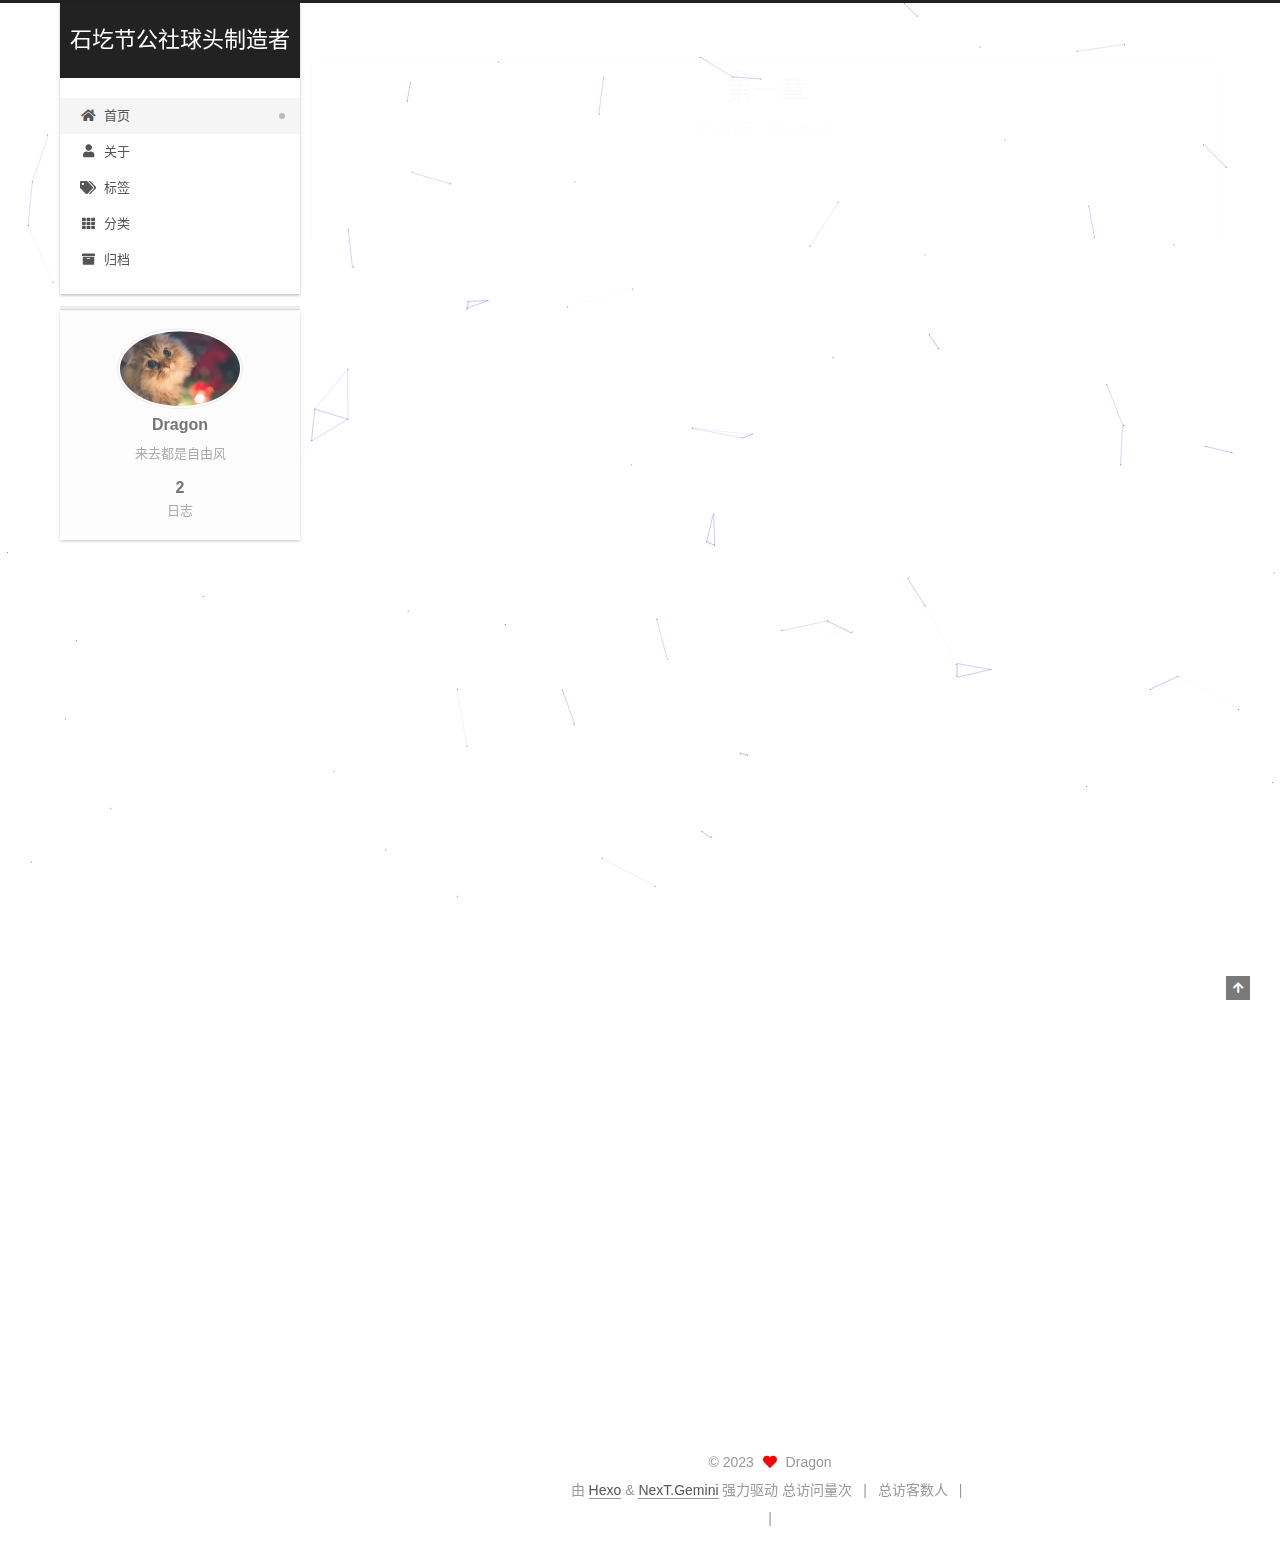
==== commit 7273a344: "Site updated: 2023-09-11 20:26:34" ====
--- a/index.html
+++ b/index.html
@@ -115,6 +115,21 @@
     <a href="/" rel="section"><i class="fa fa-home fa-fw"></i>首页</a>
 
   </li>
+        <li class="menu-item menu-item-about">
+
+    <a href="/about/" rel="section"><i class="fa fa-user fa-fw"></i>关于</a>
+
+  </li>
+        <li class="menu-item menu-item-tags">
+
+    <a href="/tags/" rel="section"><i class="fa fa-tags fa-fw"></i>标签</a>
+
+  </li>
+        <li class="menu-item menu-item-categories">
+
+    <a href="/categories/" rel="section"><i class="fa fa-th fa-fw"></i>分类</a>
+
+  </li>
         <li class="menu-item menu-item-archives">
 
     <a href="/archives/" rel="section"><i class="fa fa-archive fa-fw"></i>归档</a>
@@ -150,7 +165,7 @@
     <link itemprop="mainEntityOfPage" href="http://example.com/2023/09/10/%E7%AC%AC%E4%B8%80%E7%AB%A0/">
 
     <span hidden itemprop="author" itemscope itemtype="http://schema.org/Person">
-      <meta itemprop="image" content="/images/avatar.gif">
+      <meta itemprop="image" content="/images/avatar.png">
       <meta itemprop="name" content="Dragon">
       <meta itemprop="description" content="来去都是自由风">
     </span>
@@ -207,7 +222,7 @@
     <link itemprop="mainEntityOfPage" href="http://example.com/2023/09/09/hello-world/">
 
     <span hidden itemprop="author" itemscope itemtype="http://schema.org/Person">
-      <meta itemprop="image" content="/images/avatar.gif">
+      <meta itemprop="image" content="/images/avatar.png">
       <meta itemprop="name" content="Dragon">
       <meta itemprop="description" content="来去都是自由风">
     </span>
@@ -328,6 +343,8 @@
 
       <div class="site-overview-wrap sidebar-panel">
         <div class="site-author motion-element" itemprop="author" itemscope itemtype="http://schema.org/Person">
+    <img class="site-author-image" itemprop="image" alt="Dragon"
+      src="/images/avatar.png">
   <p class="site-author-name" itemprop="name">Dragon</p>
   <div class="site-description" itemprop="description">来去都是自由风</div>
 </div>
@@ -373,7 +390,56 @@
   <div class="powered-by">由 <a href="https://hexo.io/" class="theme-link" rel="noopener" target="_blank">Hexo</a> & <a href="https://theme-next.org/" class="theme-link" rel="noopener" target="_blank">NexT.Gemini</a> 强力驱动
   </div>
 
+    <script async src="//dn-lbstatics.qbox.me/busuanzi/2.3/busuanzi.pure.mini.js"></script>
+
+    <span id="busuanzi_container_site_pv">总访问量<span id="busuanzi_value_site_pv"></span>次</span>
+    <span class="post-meta-divider">|</span>
+    <span id="busuanzi_container_site_uv">总访客数<span id="busuanzi_value_site_uv"></span>人</span>
+    <span class="post-meta-divider">|</span>
+<!-- 不蒜子计数初始值纠正 -->
+<script>
+$(document).ready(function() {
+
+    var int = setInterval(fixCount, 50);  // 50ms周期检测函数
+    var countOffset = 20000;  // 初始化首次数据
+
+    function fixCount() {            
+       if (document.getElementById("busuanzi_container_site_pv").style.display != "none")
+        {
+            $("#busuanzi_value_site_pv").html(parseInt($("#busuanzi_value_site_pv").html()) + countOffset); 
+            clearInterval(int);
+        }                  
+        if ($("#busuanzi_container_site_pv").css("display") != "none")
+        {
+            $("#busuanzi_value_site_uv").html(parseInt($("#busuanzi_value_site_uv").html()) + countOffset); // 加上初始数据 
+            clearInterval(int); // 停止检测
+        }  
+    }
+       	
+});
+</script> 
+
         
+<div class="busuanzi-count">
+  <script async src="https://busuanzi.ibruce.info/busuanzi/2.3/busuanzi.pure.mini.js"></script>
+    <span class="post-meta-item" id="busuanzi_container_site_uv" style="display: none;">
+      <span class="post-meta-item-icon">
+        <i class="fa fa-user"></i>
+      </span>
+      <span class="site-uv" title="总访客量">
+        <span id="busuanzi_value_site_uv"></span>
+      </span>
+    </span>
+    <span class="post-meta-divider">|</span>
+    <span class="post-meta-item" id="busuanzi_container_site_pv" style="display: none;">
+      <span class="post-meta-item-icon">
+        <i class="fa fa-eye"></i>
+      </span>
+      <span class="site-pv" title="总访问量">
+        <span id="busuanzi_value_site_pv"></span>
+      </span>
+    </span>
+</div>
 
 
 
@@ -387,6 +453,8 @@
   </div>
 
   
+  
+  <script color='0,0,255' opacity='0.5' zIndex='-1' count='99' src="/lib/canvas-nest/canvas-nest.min.js"></script>
   <script src="/lib/anime.min.js"></script>
   <script src="/lib/velocity/velocity.min.js"></script>
   <script src="/lib/velocity/velocity.ui.min.js"></script>
@@ -402,6 +470,7 @@
 <script src="/js/next-boot.js"></script>
 
 
+  <script defer src="/lib/three/three.min.js"></script>
 
 
   
--- a/css/main.css
+++ b/css/main.css
@@ -1141,6 +1141,7 @@
   margin: 0 auto;
   max-width: 120px;
   padding: 2px;
+  border-radius: 50%;
 }
 .site-author-name {
   color: var(--text-color);
@@ -1168,7 +1169,7 @@
 }
 .links-of-author a::before,
 .links-of-author span.exturl::before {
-  background: #ffc7f7;
+  background: #594dff;
   border-radius: 50%;
   content: ' ';
   display: inline-block;
@@ -1542,7 +1543,15 @@
   margin-top: 40px;
   text-align: center;
 }
-.use-motion .post-block,
+.use-motion .post-block {
+  opacity: 0;
+  margin-top: 60px;
+  margin-bottom: 60px;
+  padding: 25px;
+  background: rgba(255,255,255,0.9) none repeat scroll !important;
+  -webkit-box-shadow: 0 0 5px rgba(202,203,203,0.5);
+  -moz-box-shadow: 0 0 5px rgba(202,203,204,0.5);
+}
 .use-motion .pagination,
 .use-motion .comments {
   opacity: 0;
@@ -2563,3 +2572,10 @@
     margin: 8px 0 0;
   }
 }
+body {
+  background: url("images/avatar.png");
+  background-size: cover;
+  background-repeat: no-repeat;
+  background-attachment: fixed;
+  background-position: 50% 50%;
+}
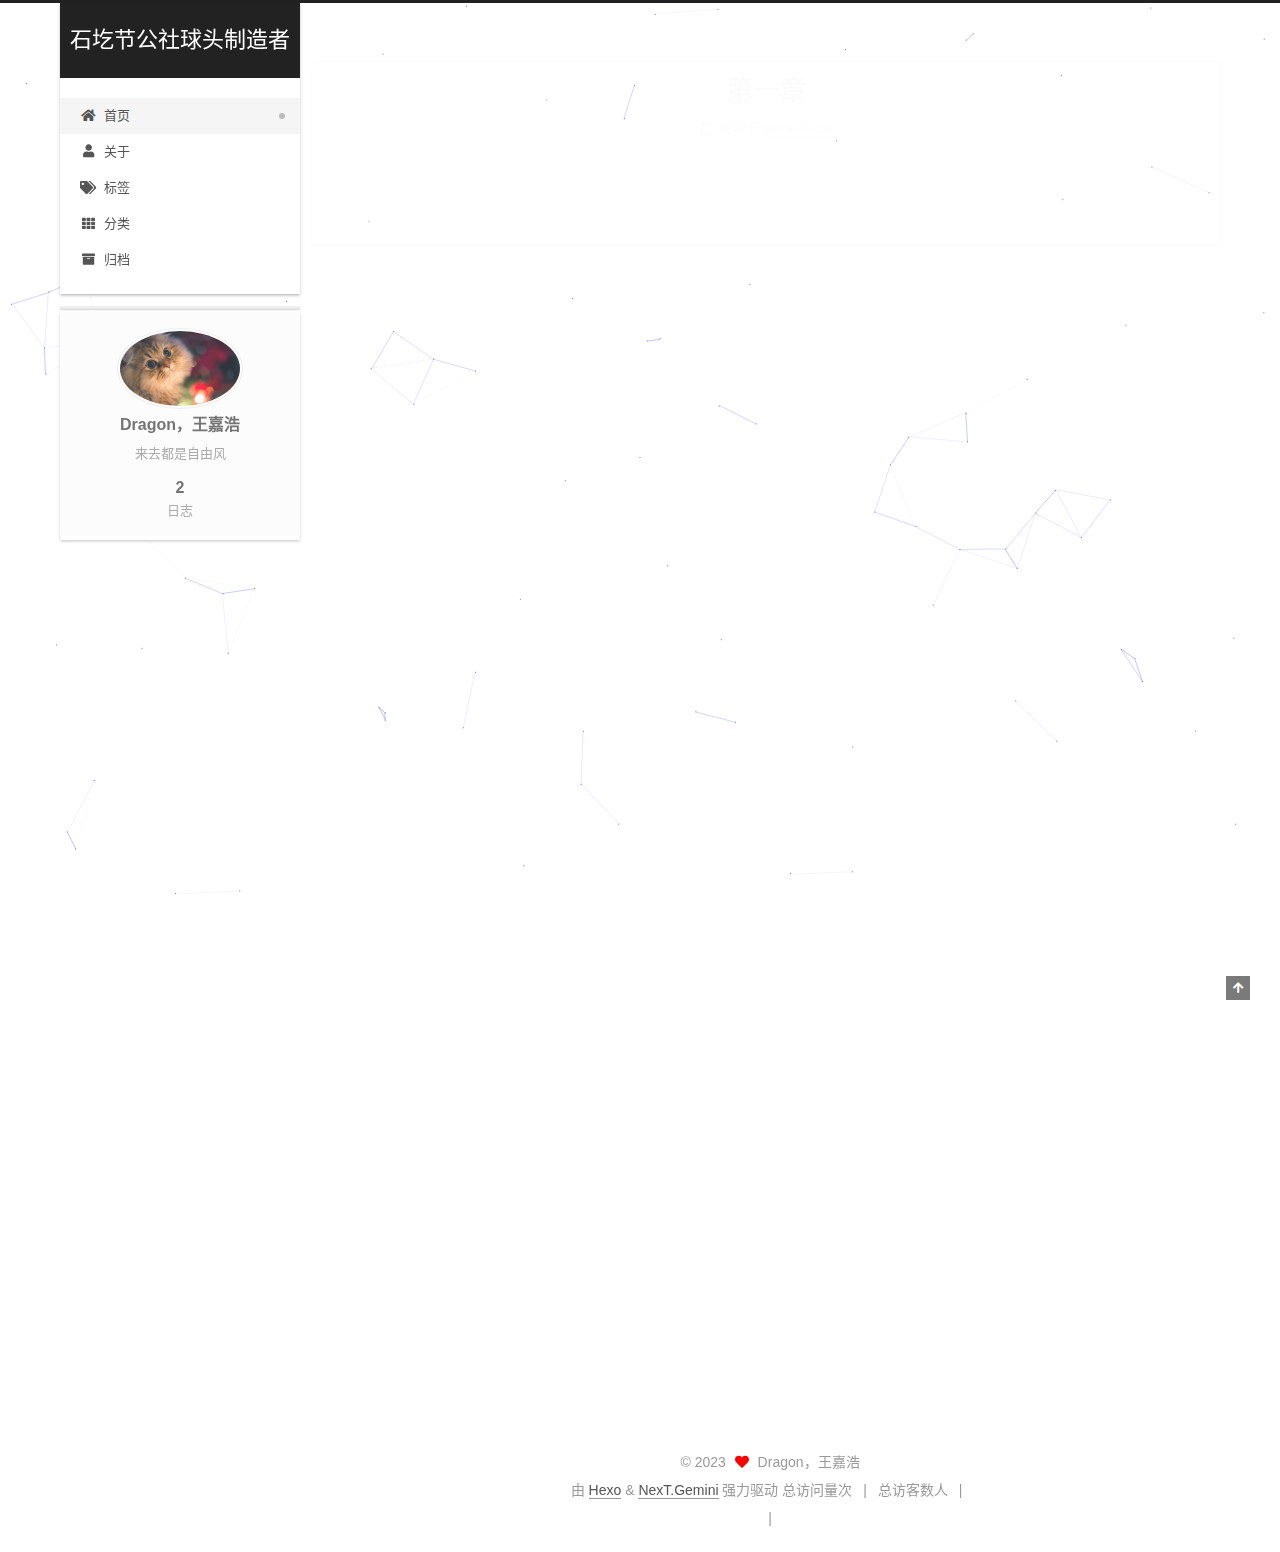
==== commit 3ddf2325: "Site updated: 2023-09-11 20:38:56" ====
--- a/index.html
+++ b/index.html
@@ -27,7 +27,7 @@
 <meta property="og:site_name" content="石圪节公社球头制造者">
 <meta property="og:description" content="来去都是自由风">
 <meta property="og:locale" content="zh_CN">
-<meta property="article:author" content="Dragon">
+<meta property="article:author" content="Dragon，王嘉浩">
 <meta name="twitter:card" content="summary">
 
 <link rel="canonical" href="http://example.com/">
@@ -166,7 +166,7 @@
 
     <span hidden itemprop="author" itemscope itemtype="http://schema.org/Person">
       <meta itemprop="image" content="/images/avatar.png">
-      <meta itemprop="name" content="Dragon">
+      <meta itemprop="name" content="Dragon，王嘉浩">
       <meta itemprop="description" content="来去都是自由风">
     </span>
 
@@ -223,7 +223,7 @@
 
     <span hidden itemprop="author" itemscope itemtype="http://schema.org/Person">
       <meta itemprop="image" content="/images/avatar.png">
-      <meta itemprop="name" content="Dragon">
+      <meta itemprop="name" content="Dragon，王嘉浩">
       <meta itemprop="description" content="来去都是自由风">
     </span>
 
@@ -343,9 +343,9 @@
 
       <div class="site-overview-wrap sidebar-panel">
         <div class="site-author motion-element" itemprop="author" itemscope itemtype="http://schema.org/Person">
-    <img class="site-author-image" itemprop="image" alt="Dragon"
+    <img class="site-author-image" itemprop="image" alt="Dragon，王嘉浩"
       src="/images/avatar.png">
-  <p class="site-author-name" itemprop="name">Dragon</p>
+  <p class="site-author-name" itemprop="name">Dragon，王嘉浩</p>
   <div class="site-description" itemprop="description">来去都是自由风</div>
 </div>
 <div class="site-state-wrap motion-element">
@@ -385,7 +385,7 @@
   <span class="with-love">
     <i class="fa fa-heart"></i>
   </span>
-  <span class="author" itemprop="copyrightHolder">Dragon</span>
+  <span class="author" itemprop="copyrightHolder">Dragon，王嘉浩</span>
 </div>
   <div class="powered-by">由 <a href="https://hexo.io/" class="theme-link" rel="noopener" target="_blank">Hexo</a> & <a href="https://theme-next.org/" class="theme-link" rel="noopener" target="_blank">NexT.Gemini</a> 强力驱动
   </div>
--- a/css/main.css
+++ b/css/main.css
@@ -1169,7 +1169,7 @@
 }
 .links-of-author a::before,
 .links-of-author span.exturl::before {
-  background: #594dff;
+  background: #f7d677;
   border-radius: 50%;
   content: ' ';
   display: inline-block;
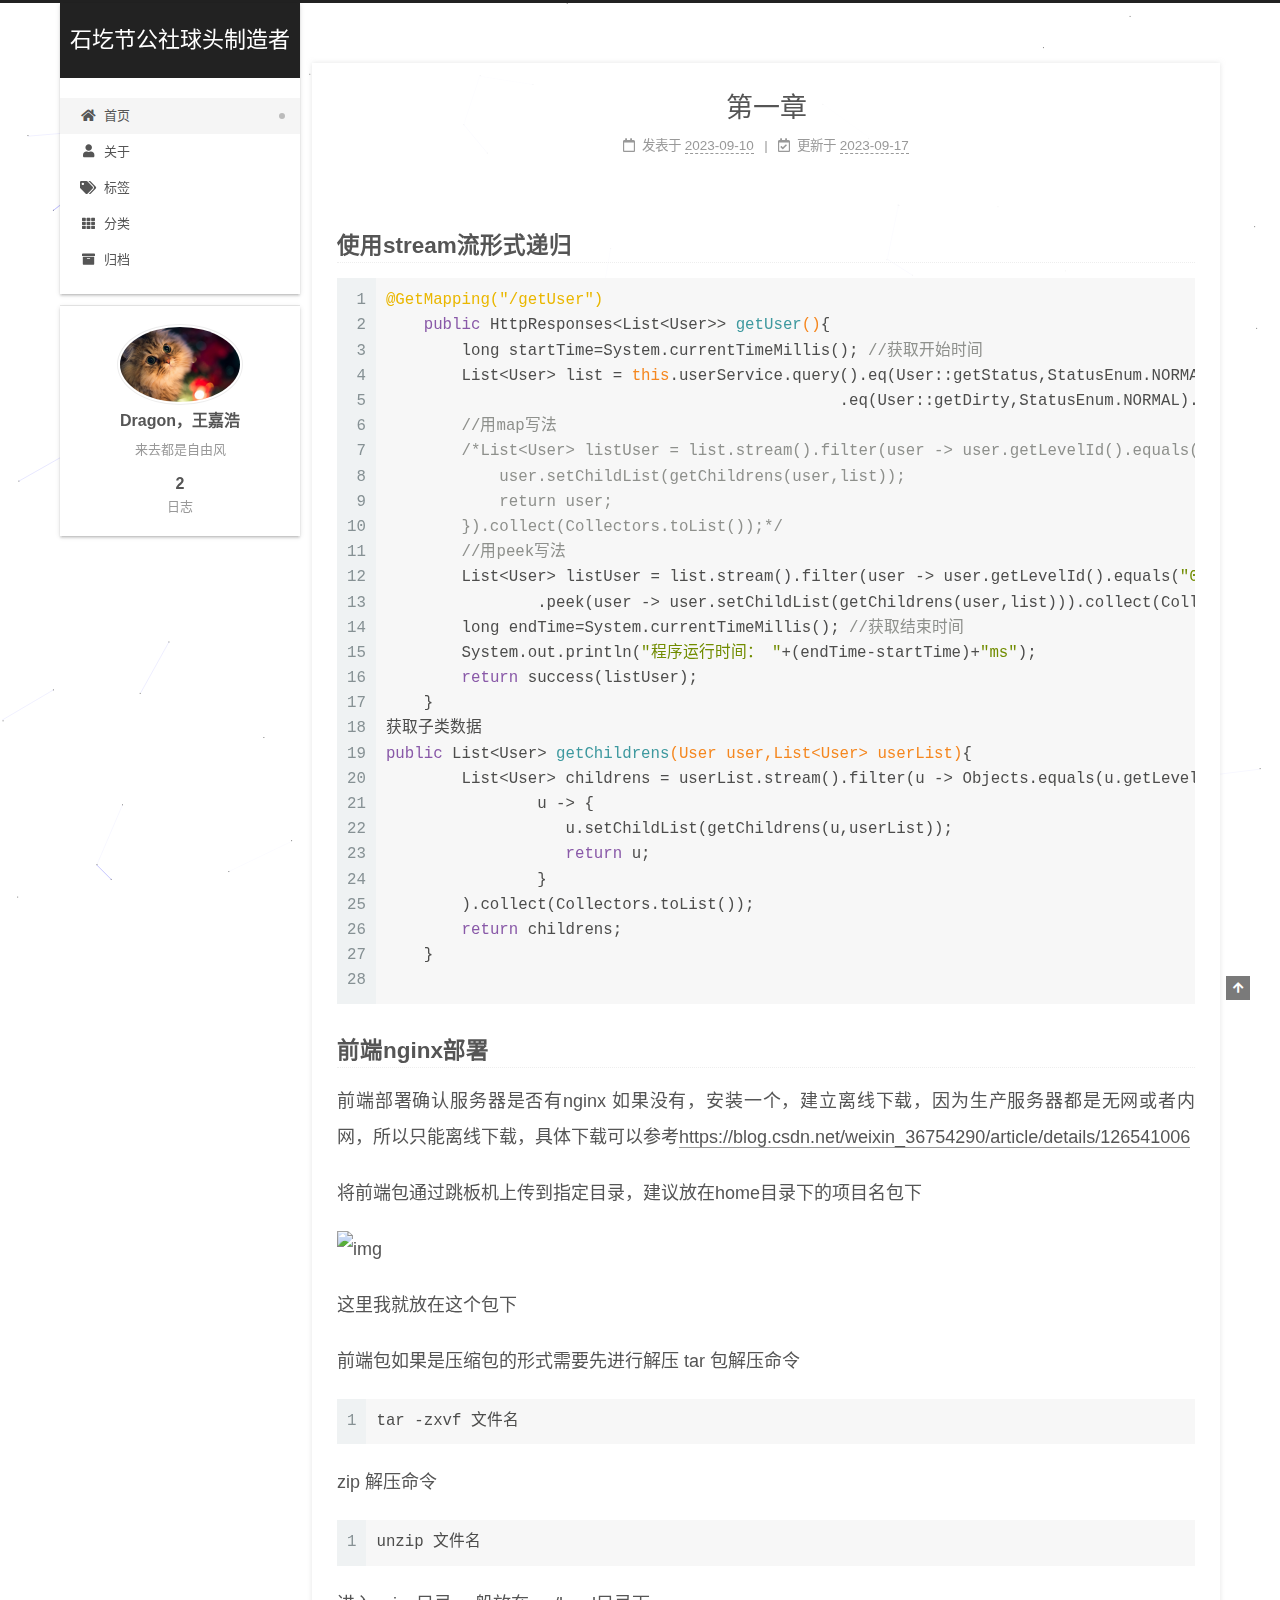
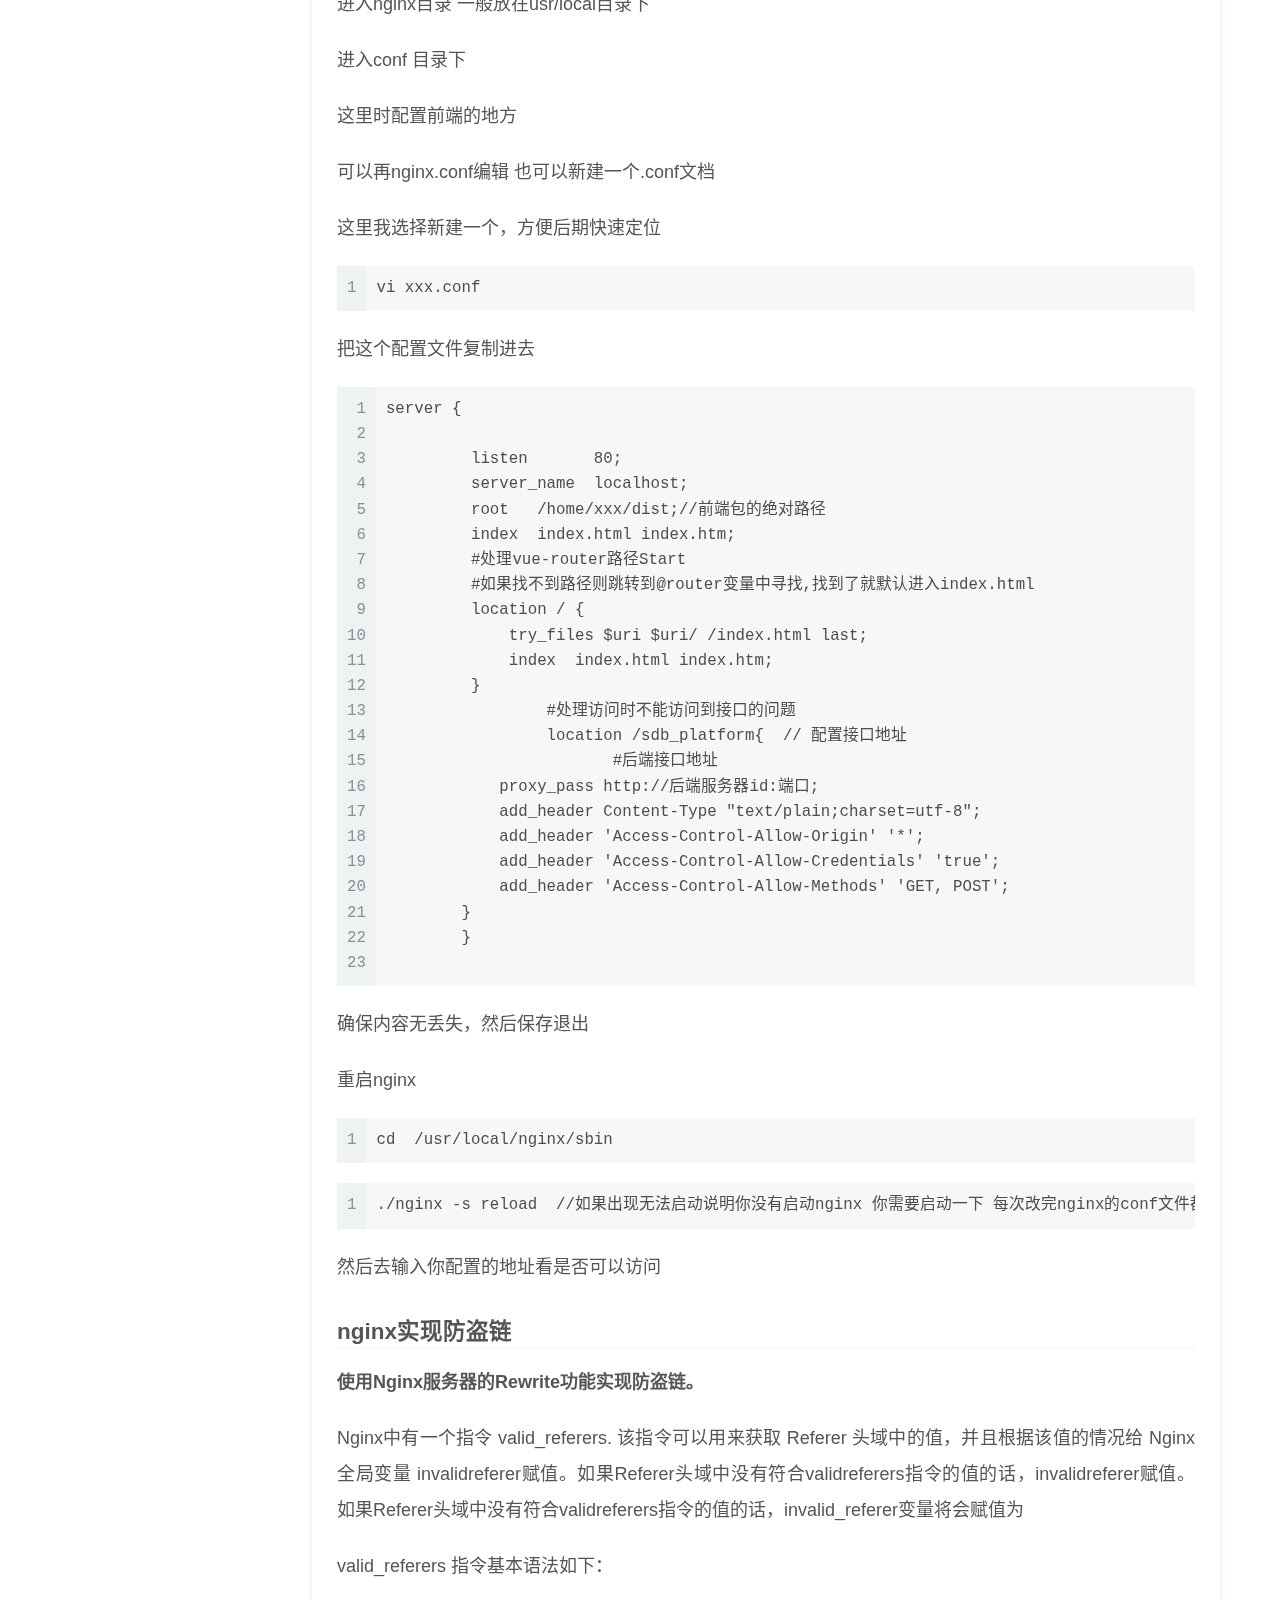
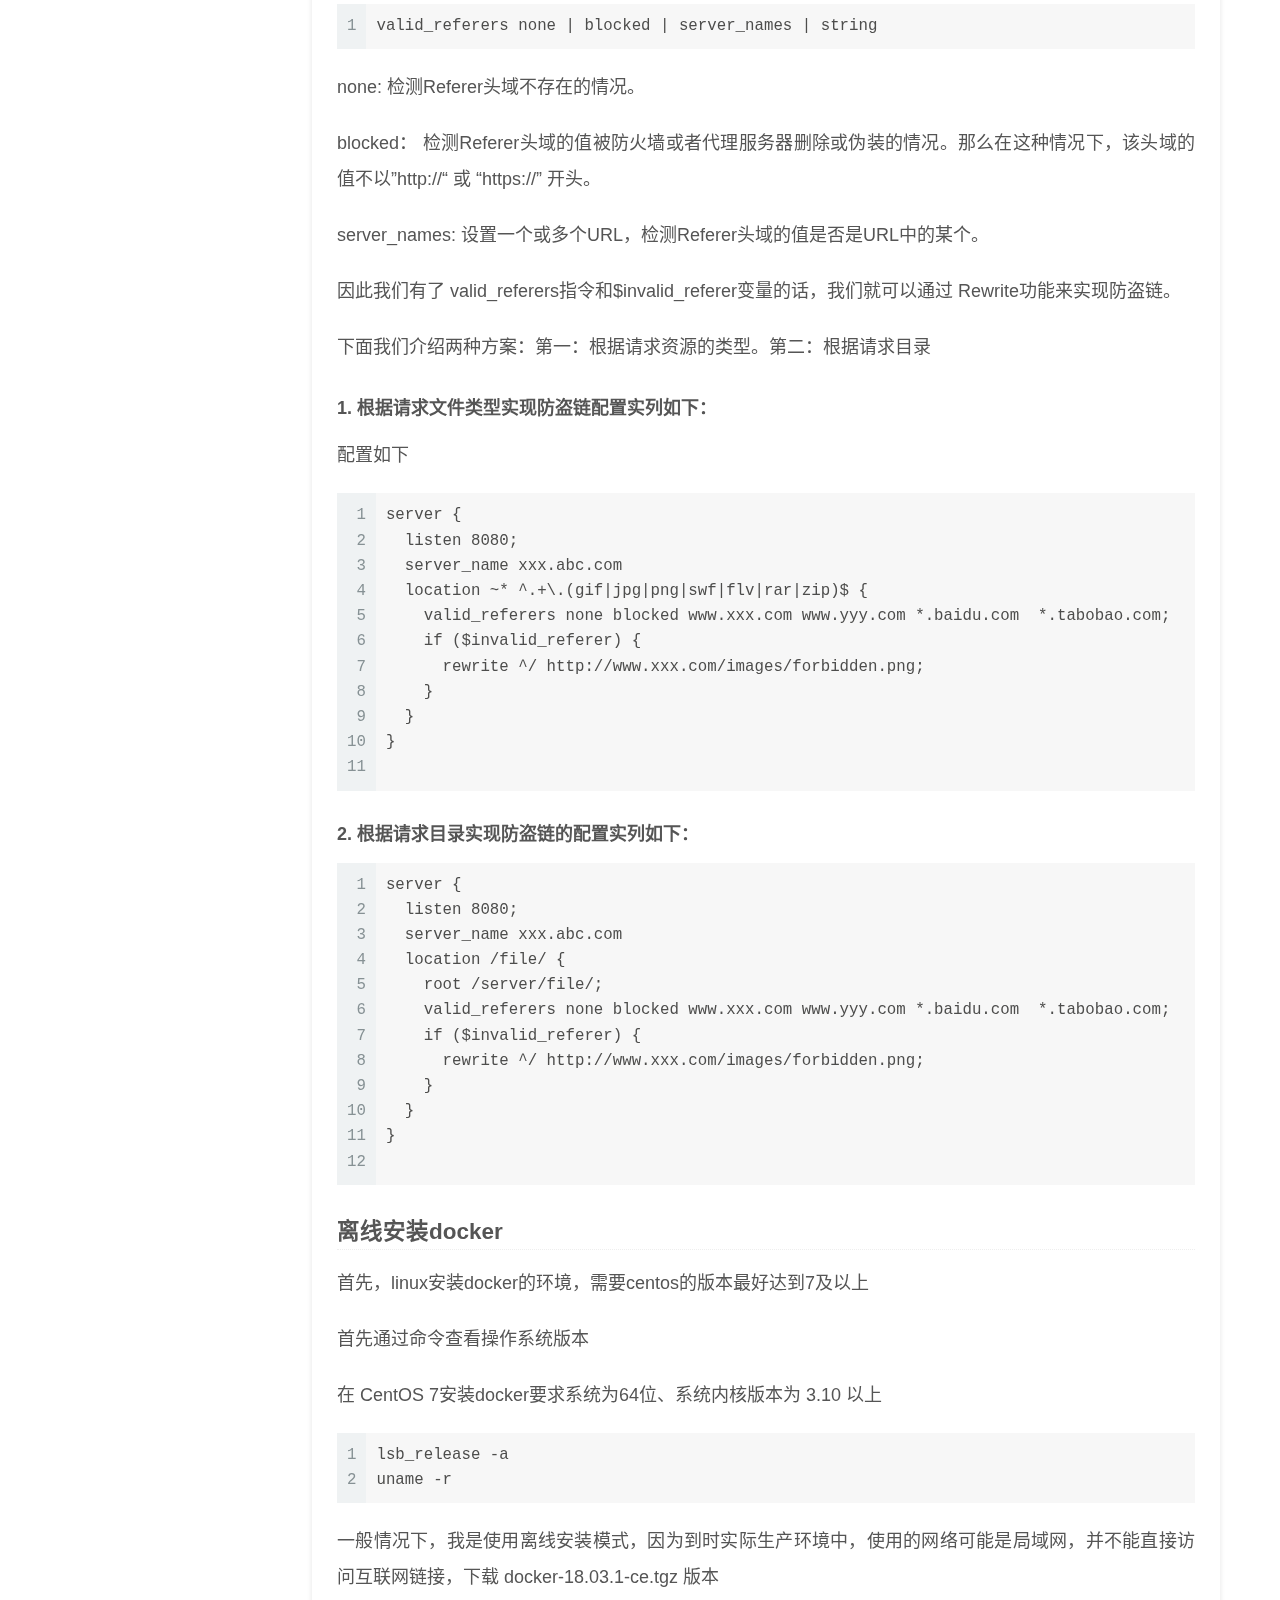
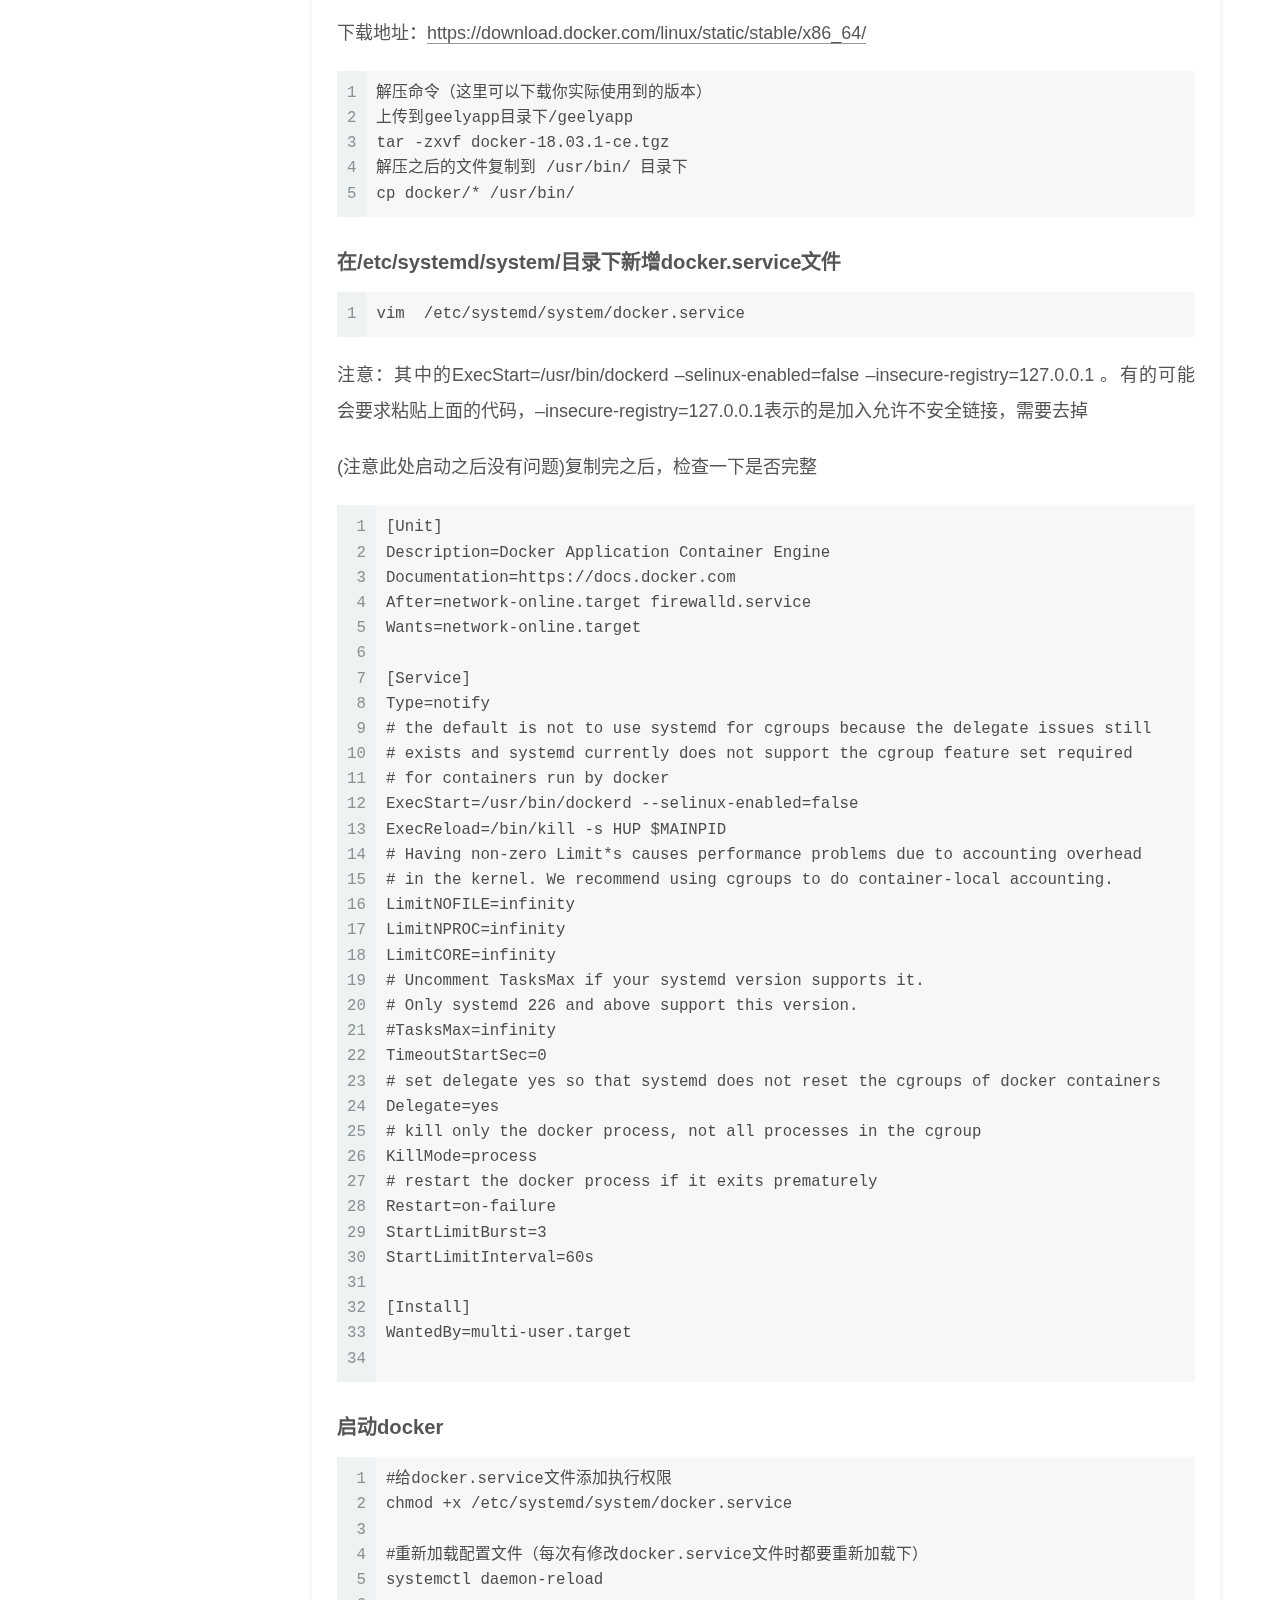
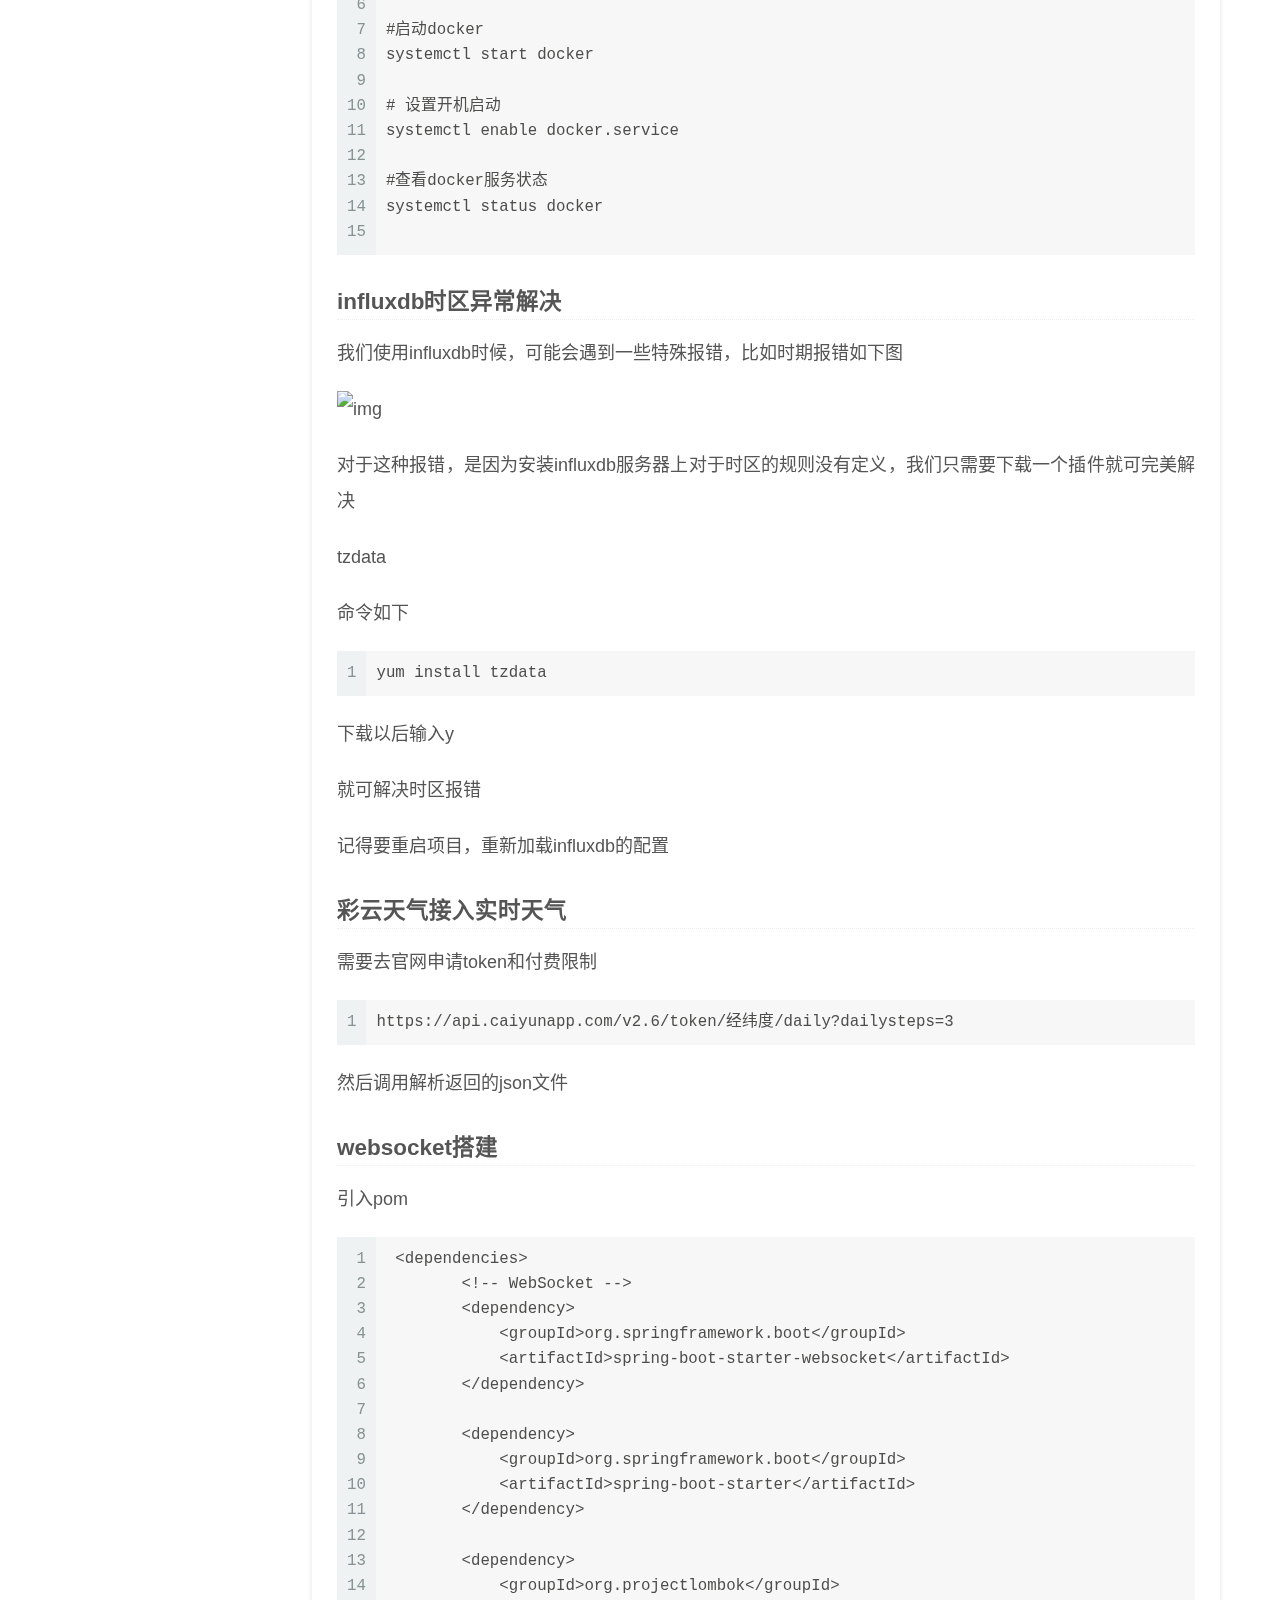
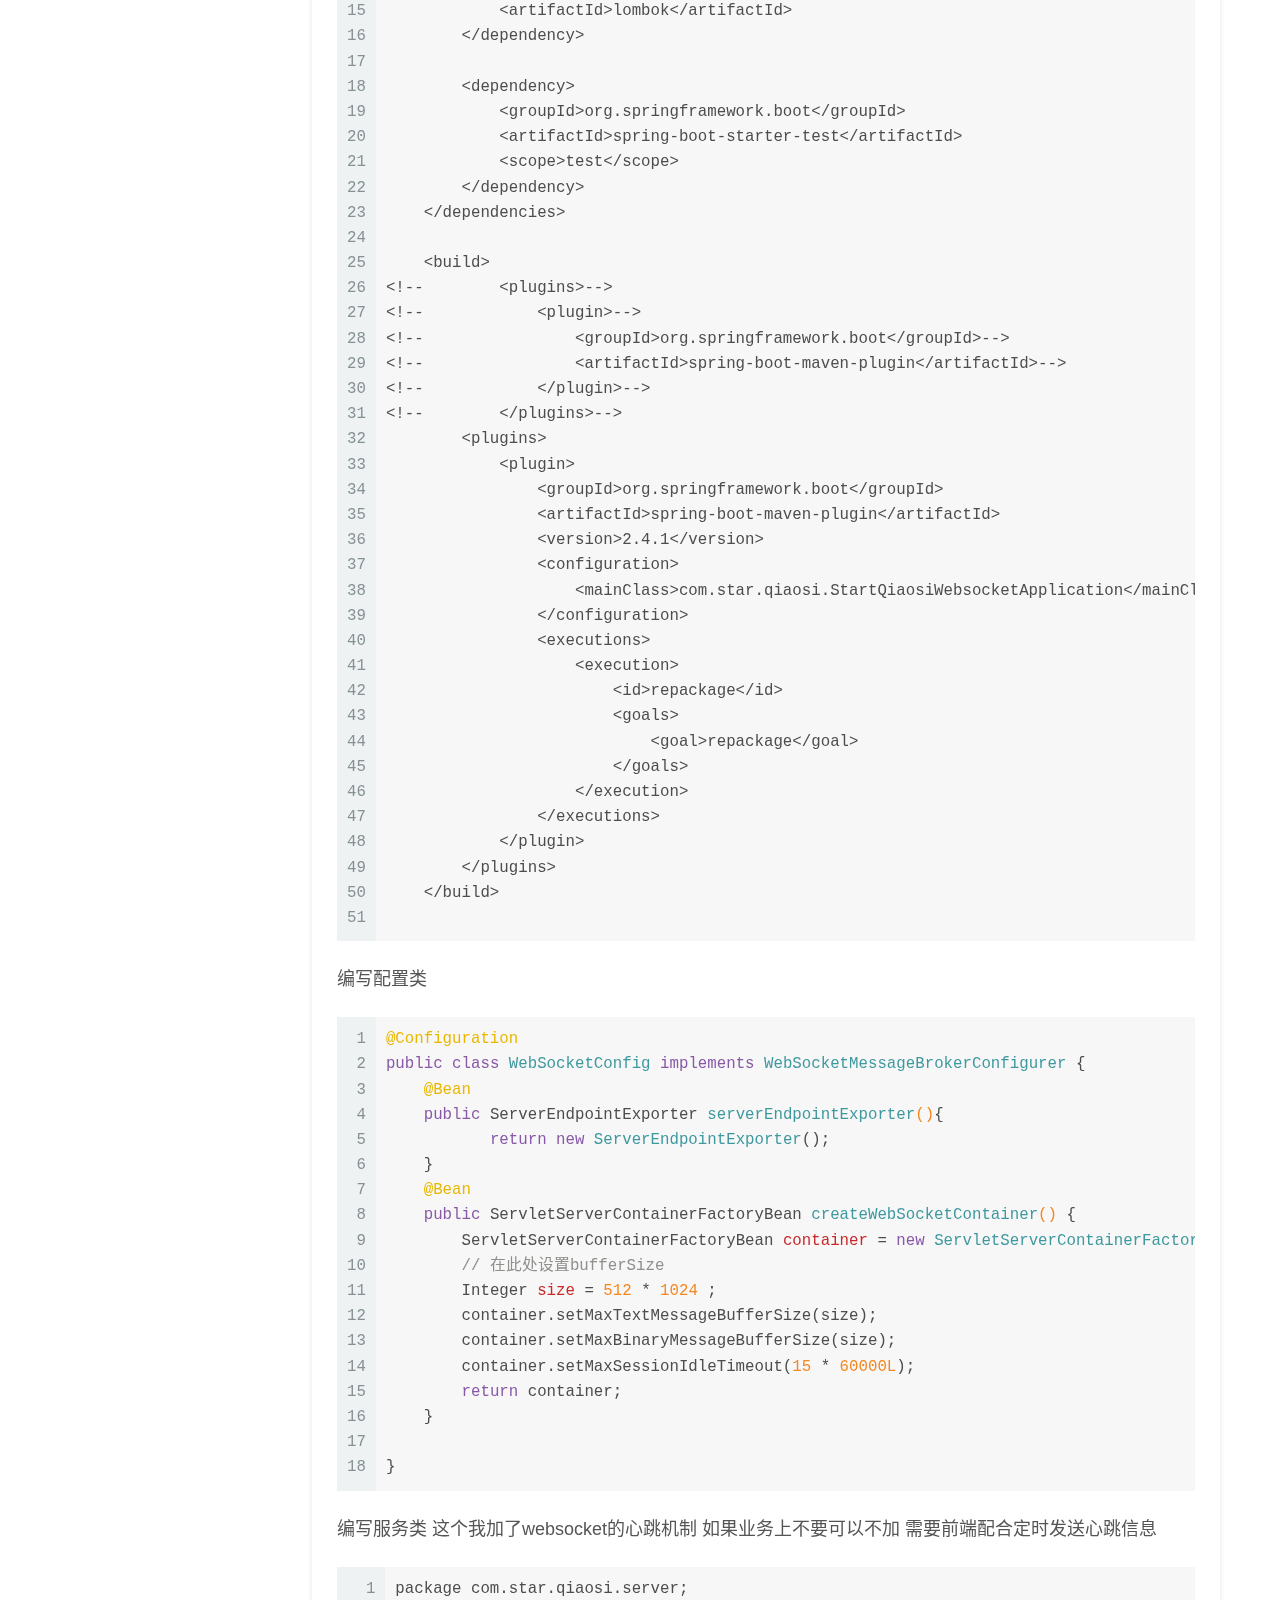
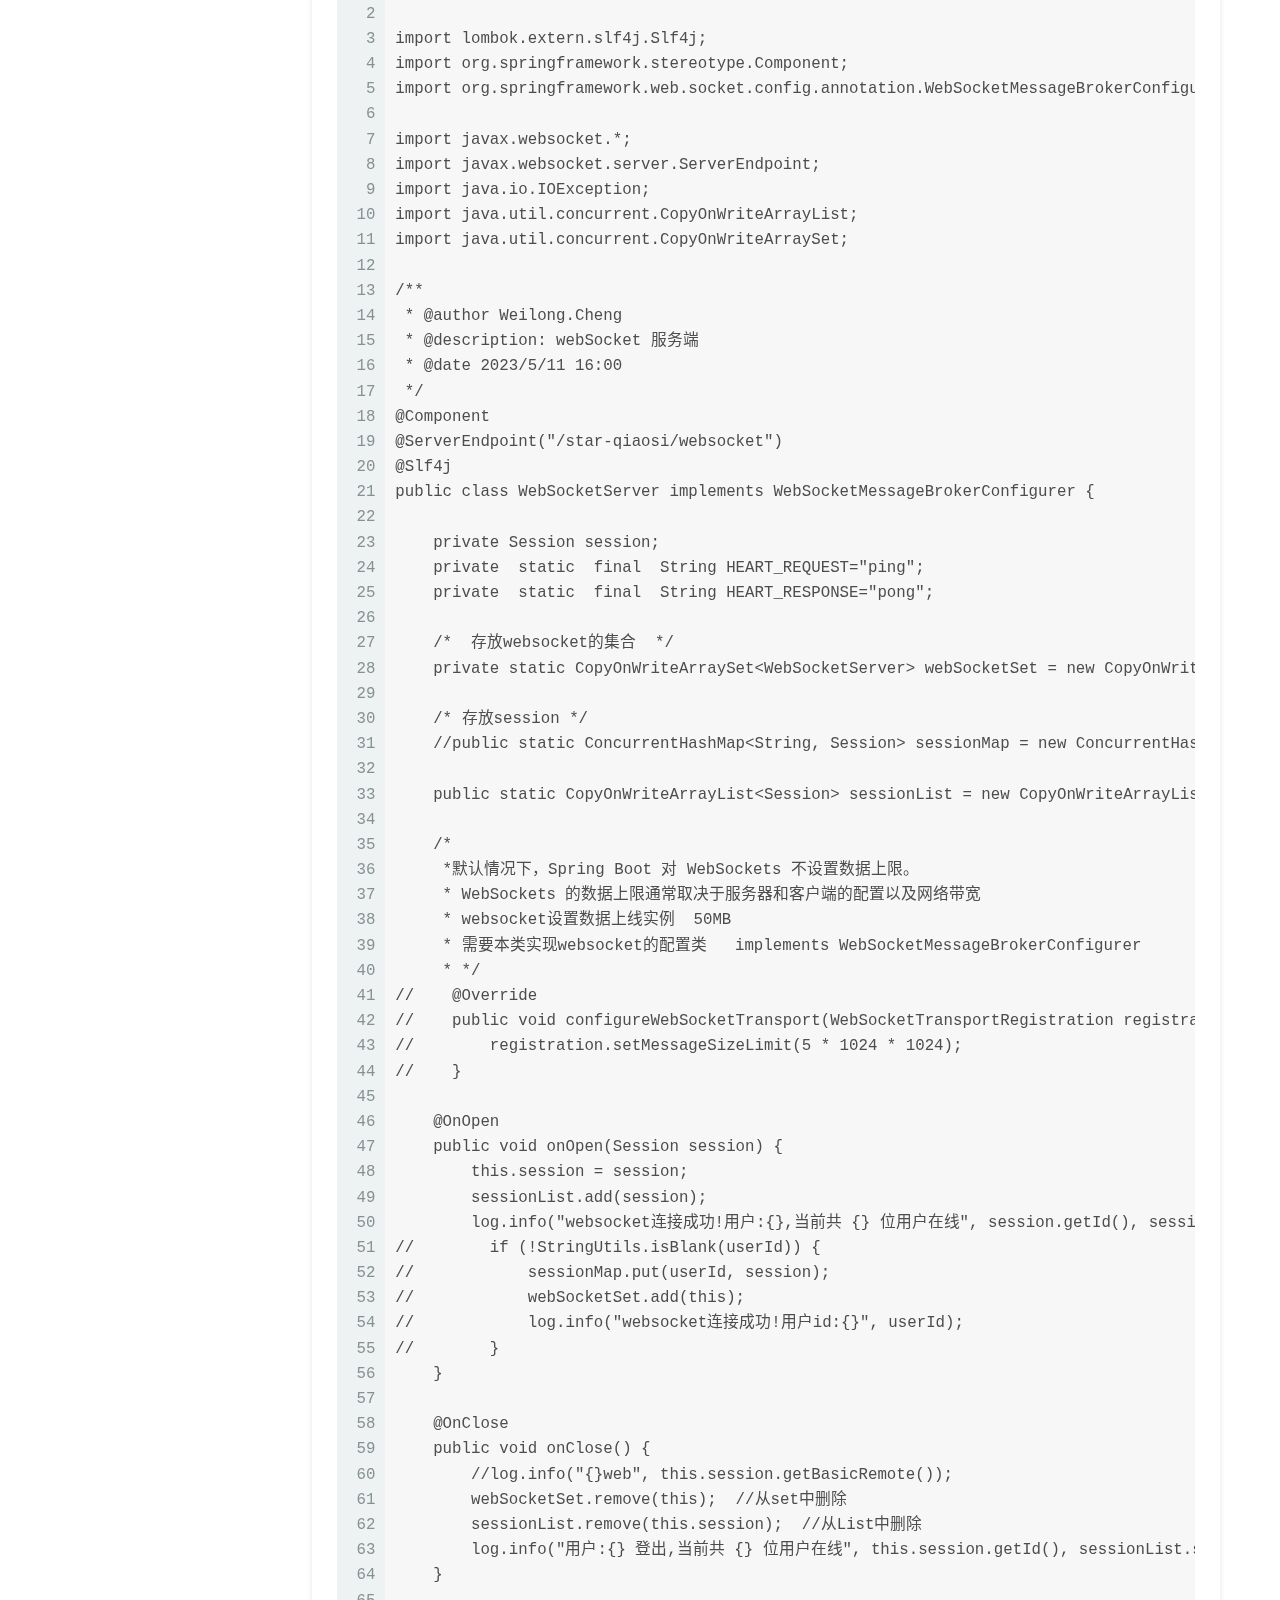
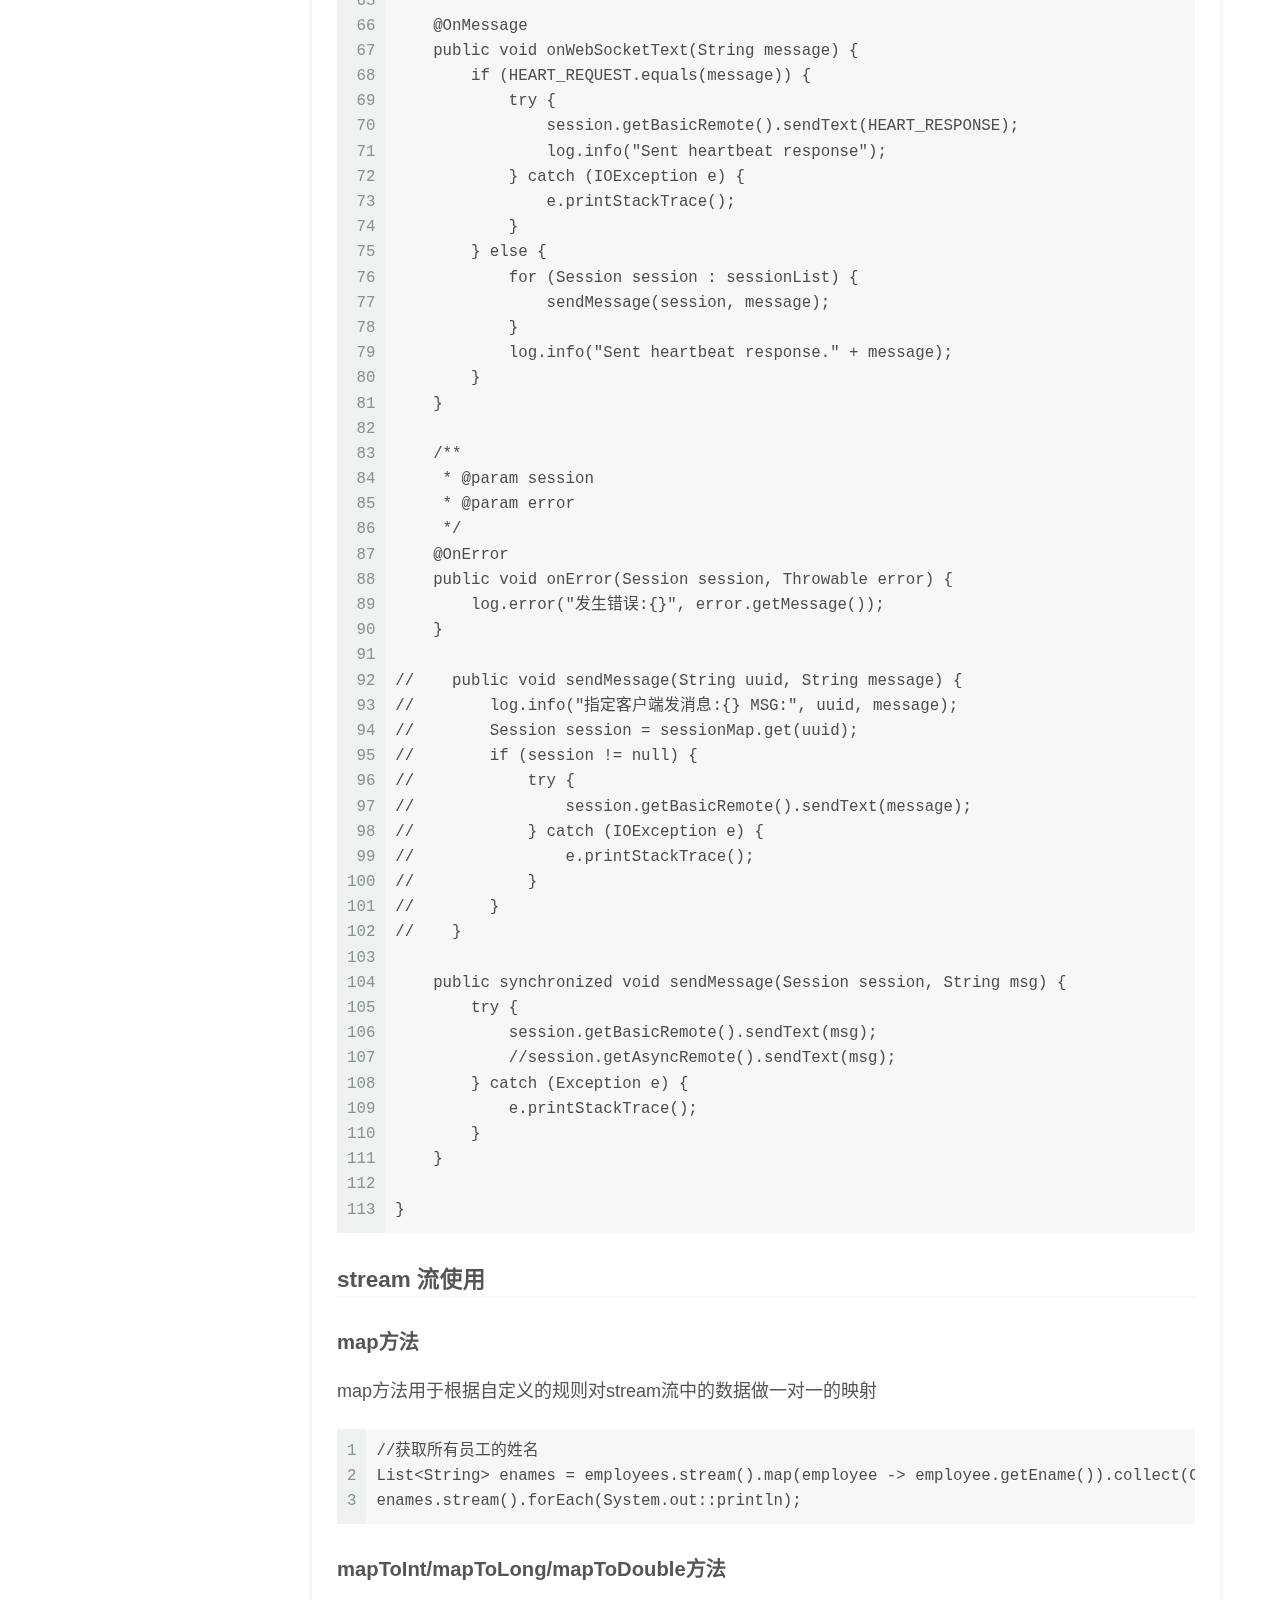
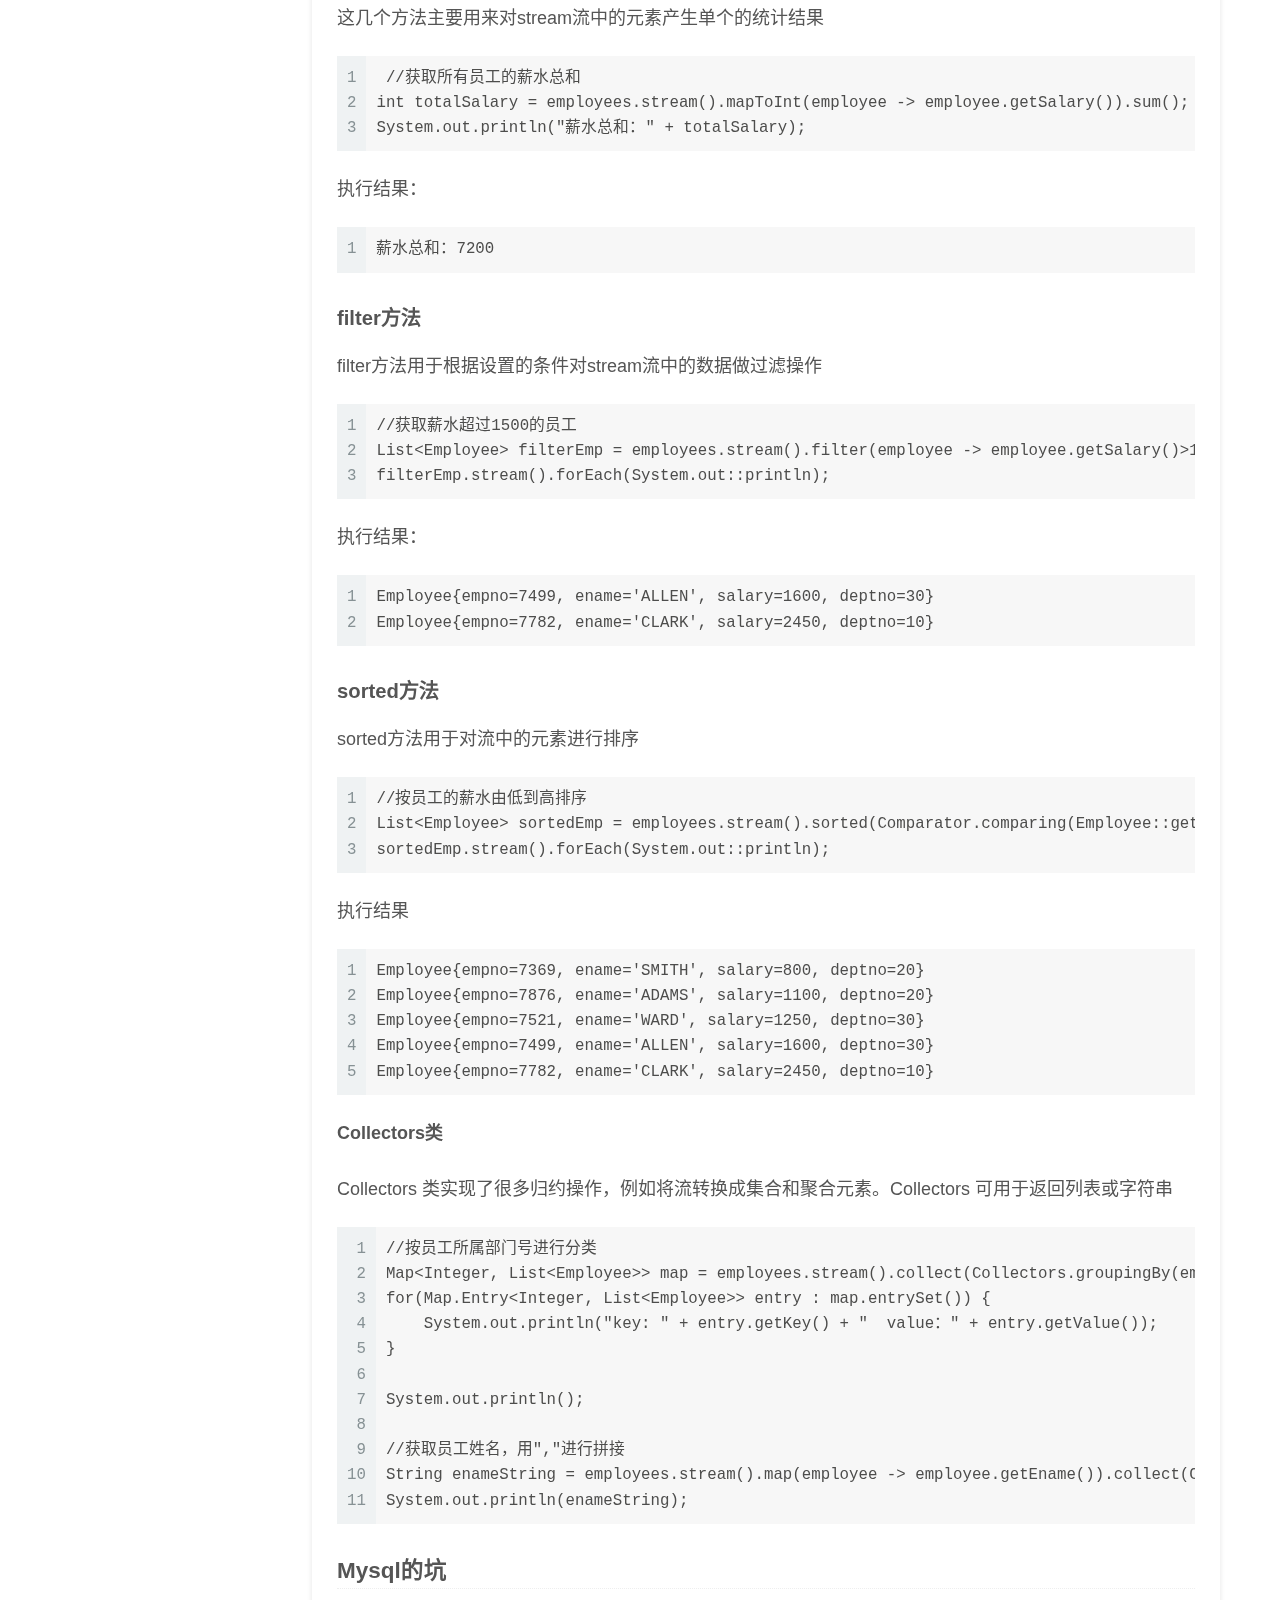
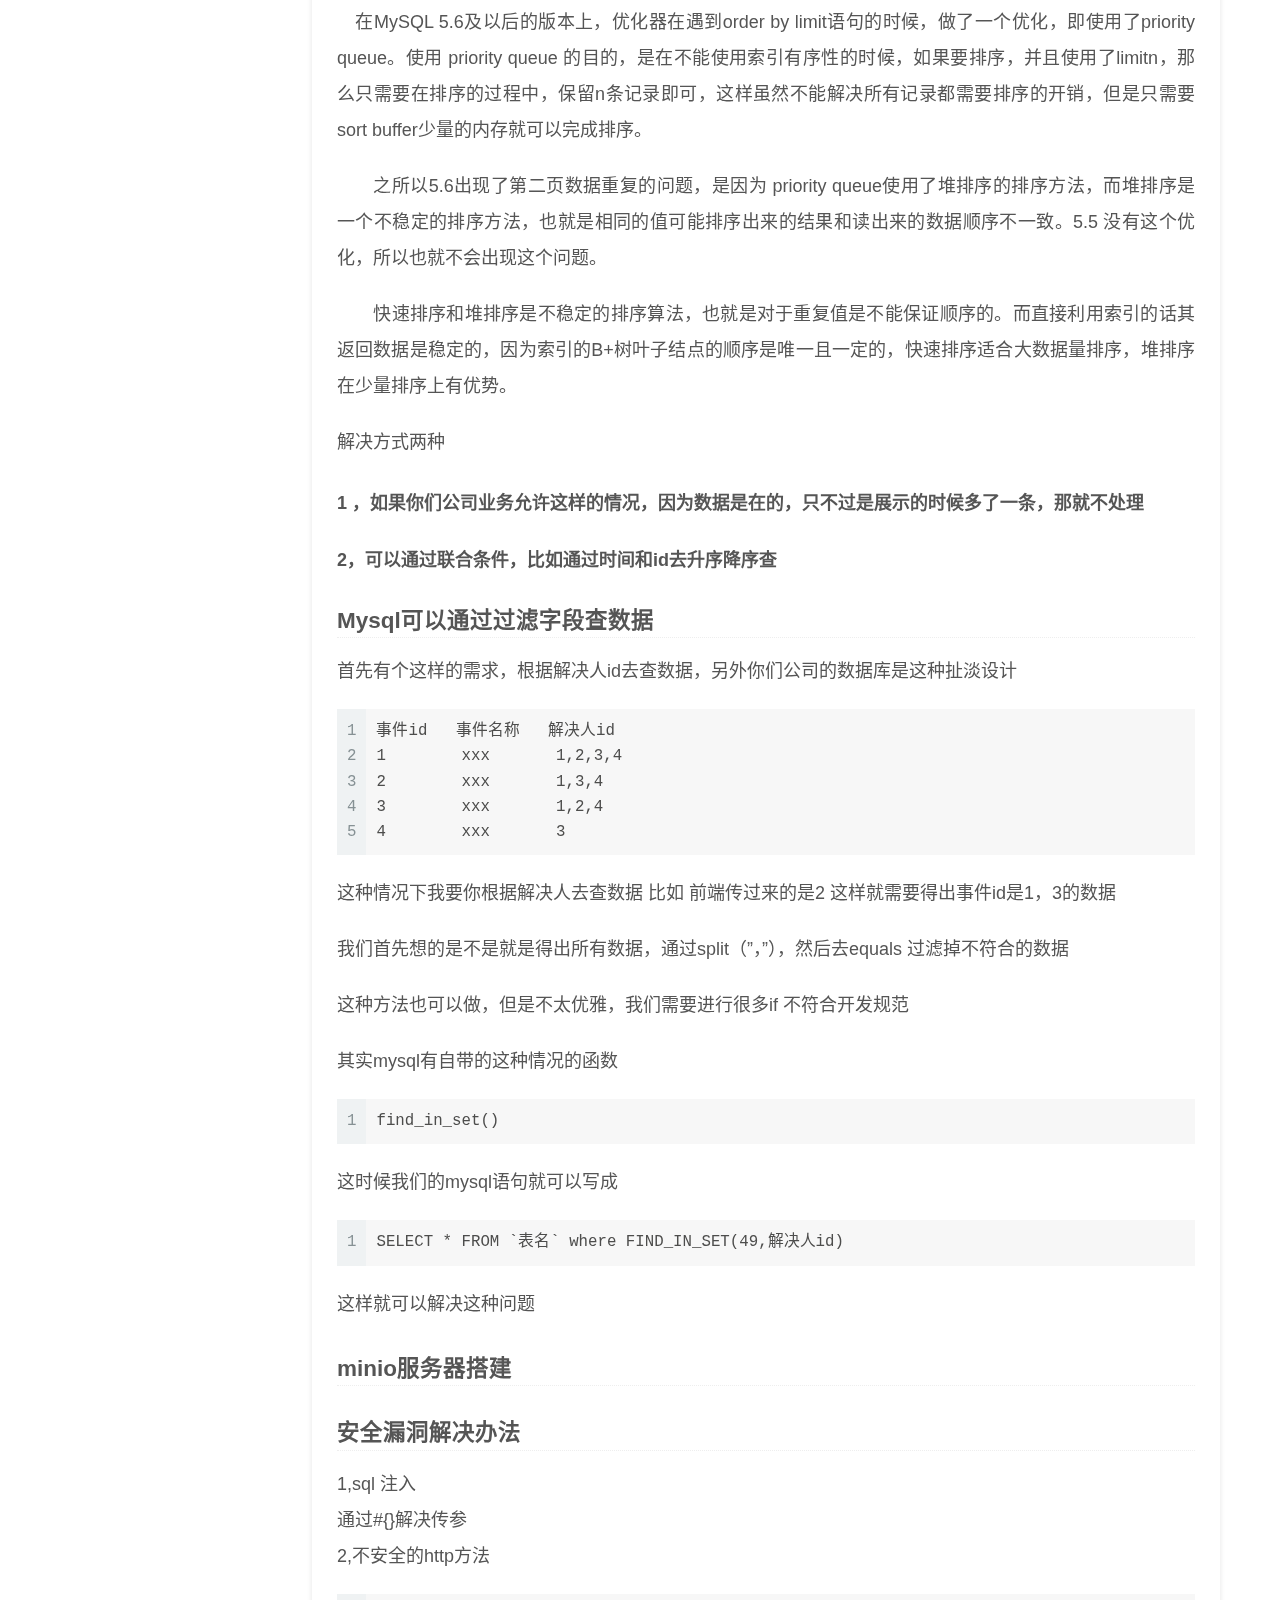
==== commit 0a2952c1: "Site updated: 2023-09-17 14:12:31" ====
--- a/index.html
+++ b/index.html
@@ -188,6 +188,13 @@
 
               <time title="创建时间：2023-09-10 03:15:27" itemprop="dateCreated datePublished" datetime="2023-09-10T03:15:27+08:00">2023-09-10</time>
             </span>
+              <span class="post-meta-item">
+                <span class="post-meta-item-icon">
+                  <i class="far fa-calendar-check"></i>
+                </span>
+                <span class="post-meta-item-text">更新于</span>
+                <time title="修改时间：2023-09-17 14:09:41" itemprop="dateModified" datetime="2023-09-17T14:09:41+08:00">2023-09-17</time>
+              </span>
 
           
 
@@ -200,7 +207,244 @@
     <div class="post-body" itemprop="articleBody">
 
       
-          
+          <h3 id="使用stream流形式递归"><a href="#使用stream流形式递归" class="headerlink" title="使用stream流形式递归"></a>使用stream流形式递归</h3><figure class="highlight java"><table><tr><td class="gutter"><pre><span class="line">1</span><br><span class="line">2</span><br><span class="line">3</span><br><span class="line">4</span><br><span class="line">5</span><br><span class="line">6</span><br><span class="line">7</span><br><span class="line">8</span><br><span class="line">9</span><br><span class="line">10</span><br><span class="line">11</span><br><span class="line">12</span><br><span class="line">13</span><br><span class="line">14</span><br><span class="line">15</span><br><span class="line">16</span><br><span class="line">17</span><br><span class="line">18</span><br><span class="line">19</span><br><span class="line">20</span><br><span class="line">21</span><br><span class="line">22</span><br><span class="line">23</span><br><span class="line">24</span><br><span class="line">25</span><br><span class="line">26</span><br><span class="line">27</span><br><span class="line">28</span><br></pre></td><td class="code"><pre><span class="line"><span class="meta">@GetMapping(&quot;/getUser&quot;)</span></span><br><span class="line">    <span class="keyword">public</span> HttpResponses&lt;List&lt;User&gt;&gt; <span class="title function_">getUser</span><span class="params">()</span>&#123;</span><br><span class="line">        <span class="type">long</span> startTime=System.currentTimeMillis(); <span class="comment">//获取开始时间</span></span><br><span class="line">        List&lt;User&gt; list = <span class="built_in">this</span>.userService.query().eq(User::getStatus,StatusEnum.NORMAL)</span><br><span class="line">                                                .eq(User::getDirty,StatusEnum.NORMAL).list();</span><br><span class="line">        <span class="comment">//用map写法</span></span><br><span class="line">        <span class="comment">/*List&lt;User&gt; listUser = list.stream().filter(user -&gt; user.getLevelId().equals(&quot;0&quot;)).map(user -&gt; &#123;</span></span><br><span class="line"><span class="comment">            user.setChildList(getChildrens(user,list));</span></span><br><span class="line"><span class="comment">            return user;</span></span><br><span class="line"><span class="comment">        &#125;).collect(Collectors.toList());*/</span></span><br><span class="line">        <span class="comment">//用peek写法</span></span><br><span class="line">        List&lt;User&gt; listUser = list.stream().filter(user -&gt; user.getLevelId().equals(<span class="string">&quot;0&quot;</span>))</span><br><span class="line">                .peek(user -&gt; user.setChildList(getChildrens(user,list))).collect(Collectors.toList());</span><br><span class="line">        <span class="type">long</span> endTime=System.currentTimeMillis(); <span class="comment">//获取结束时间</span></span><br><span class="line">        System.out.println(<span class="string">&quot;程序运行时间： &quot;</span>+(endTime-startTime)+<span class="string">&quot;ms&quot;</span>);</span><br><span class="line">        <span class="keyword">return</span> success(listUser);</span><br><span class="line">    &#125;</span><br><span class="line">获取子类数据</span><br><span class="line"><span class="keyword">public</span> List&lt;User&gt; <span class="title function_">getChildrens</span><span class="params">(User user,List&lt;User&gt; userList)</span>&#123;</span><br><span class="line">        List&lt;User&gt; childrens = userList.stream().filter(u -&gt; Objects.equals(u.getLevelId(),user.getId())).map(</span><br><span class="line">                u -&gt; &#123;</span><br><span class="line">                   u.setChildList(getChildrens(u,userList));</span><br><span class="line">                   <span class="keyword">return</span> u;</span><br><span class="line">                &#125;</span><br><span class="line">        ).collect(Collectors.toList());</span><br><span class="line">        <span class="keyword">return</span> childrens;</span><br><span class="line">    &#125;</span><br><span class="line"></span><br></pre></td></tr></table></figure>
+
+<h3 id="前端nginx部署"><a href="#前端nginx部署" class="headerlink" title="前端nginx部署"></a>前端nginx部署</h3><p>前端部署确认服务器是否有nginx 如果没有，安装一个，建立离线下载，因为生产服务器都是无网或者内网，所以只能离线下载，具体下载可以参考<a target="_blank" rel="noopener" href="https://blog.csdn.net/weixin_36754290/article/details/126541006">https://blog.csdn.net/weixin_36754290/article/details/126541006</a></p>
+<p>将前端包通过跳板机上传到指定目录，建议放在home目录下的项目名包下</p>
+<p><img src="https://docimg7.docs.qq.com/image/AgAAEX-go5gbk0Mo1QpEJazXTrhtsE_w.png?w=383&h=94" alt="img"></p>
+<p>这里我就放在这个包下</p>
+<p>前端包如果是压缩包的形式需要先进行解压 tar 包解压命令</p>
+<figure class="highlight plaintext"><table><tr><td class="gutter"><pre><span class="line">1</span><br></pre></td><td class="code"><pre><span class="line">tar -zxvf 文件名</span><br></pre></td></tr></table></figure>
+
+<p>zip 解压命令</p>
+<figure class="highlight plaintext"><table><tr><td class="gutter"><pre><span class="line">1</span><br></pre></td><td class="code"><pre><span class="line">unzip 文件名</span><br></pre></td></tr></table></figure>
+
+<p>进入nginx目录 一般放在usr&#x2F;local目录下</p>
+<p>进入conf 目录下</p>
+<p>这里时配置前端的地方</p>
+<p>可以再nginx.conf编辑  也可以新建一个.conf文档</p>
+<p>这里我选择新建一个，方便后期快速定位</p>
+<figure class="highlight plaintext"><table><tr><td class="gutter"><pre><span class="line">1</span><br></pre></td><td class="code"><pre><span class="line">vi xxx.conf</span><br></pre></td></tr></table></figure>
+
+<p>把这个配置文件复制进去</p>
+<figure class="highlight plaintext"><table><tr><td class="gutter"><pre><span class="line">1</span><br><span class="line">2</span><br><span class="line">3</span><br><span class="line">4</span><br><span class="line">5</span><br><span class="line">6</span><br><span class="line">7</span><br><span class="line">8</span><br><span class="line">9</span><br><span class="line">10</span><br><span class="line">11</span><br><span class="line">12</span><br><span class="line">13</span><br><span class="line">14</span><br><span class="line">15</span><br><span class="line">16</span><br><span class="line">17</span><br><span class="line">18</span><br><span class="line">19</span><br><span class="line">20</span><br><span class="line">21</span><br><span class="line">22</span><br><span class="line">23</span><br></pre></td><td class="code"><pre><span class="line">server &#123;</span><br><span class="line"></span><br><span class="line">         listen       80;</span><br><span class="line">         server_name  localhost;</span><br><span class="line">         root   /home/xxx/dist;//前端包的绝对路径</span><br><span class="line">         index  index.html index.htm;  </span><br><span class="line">         #处理vue-router路径Start</span><br><span class="line">         #如果找不到路径则跳转到@router变量中寻找,找到了就默认进入index.html</span><br><span class="line">         location / &#123; </span><br><span class="line">             try_files $uri $uri/ /index.html last;</span><br><span class="line">             index  index.html index.htm;</span><br><span class="line">         &#125;</span><br><span class="line">		 #处理访问时不能访问到接口的问题</span><br><span class="line">		 location /sdb_platform&#123;  // 配置接口地址</span><br><span class="line">			#后端接口地址</span><br><span class="line">	    proxy_pass http://后端服务器id:端口;</span><br><span class="line">            add_header Content-Type &quot;text/plain;charset=utf-8&quot;;</span><br><span class="line">            add_header &#x27;Access-Control-Allow-Origin&#x27; &#x27;*&#x27;;</span><br><span class="line">            add_header &#x27;Access-Control-Allow-Credentials&#x27; &#x27;true&#x27;;</span><br><span class="line">            add_header &#x27;Access-Control-Allow-Methods&#x27; &#x27;GET, POST&#x27;;</span><br><span class="line">        &#125;</span><br><span class="line">	&#125;</span><br><span class="line"></span><br></pre></td></tr></table></figure>
+
+<p>确保内容无丢失，然后保存退出</p>
+<p>重启nginx</p>
+<figure class="highlight plaintext"><table><tr><td class="gutter"><pre><span class="line">1</span><br></pre></td><td class="code"><pre><span class="line">cd  /usr/local/nginx/sbin</span><br></pre></td></tr></table></figure>
+
+<figure class="highlight plaintext"><table><tr><td class="gutter"><pre><span class="line">1</span><br></pre></td><td class="code"><pre><span class="line">./nginx -s reload  //如果出现无法启动说明你没有启动nginx 你需要启动一下 每次改完nginx的conf文件都需要重新启动   启动命令 ./nginx</span><br></pre></td></tr></table></figure>
+
+<p>然后去输入你配置的地址看是否可以访问</p>
+<h3 id="nginx实现防盗链"><a href="#nginx实现防盗链" class="headerlink" title="nginx实现防盗链"></a>nginx实现防盗链</h3><p><strong>使用Nginx服务器的Rewrite功能实现防盗链。</strong></p>
+<p>Nginx中有一个指令 valid_referers. 该指令可以用来获取 Referer 头域中的值，并且根据该值的情况给 Nginx全局变量 invalidreferer赋值。如果Referer头域中没有符合validreferers指令的值的话，invalidreferer赋值。如果Referer头域中没有符合validreferers指令的值的话，invalid_referer变量将会赋值为</p>
+<p>valid_referers 指令基本语法如下：</p>
+<figure class="highlight plaintext"><table><tr><td class="gutter"><pre><span class="line">1</span><br></pre></td><td class="code"><pre><span class="line">valid_referers none | blocked | server_names | string</span><br></pre></td></tr></table></figure>
+
+<p>none: 检测Referer头域不存在的情况。</p>
+<p>blocked： 检测Referer头域的值被防火墙或者代理服务器删除或伪装的情况。那么在这种情况下，该头域的值不以”http:&#x2F;&#x2F;“ 或 “https:&#x2F;&#x2F;” 开头。</p>
+<p>server_names: 设置一个或多个URL，检测Referer头域的值是否是URL中的某个。</p>
+<p>因此我们有了 valid_referers指令和$invalid_referer变量的话，我们就可以通过 Rewrite功能来实现防盗链。</p>
+<p>下面我们介绍两种方案：第一：根据请求资源的类型。第二：根据请求目录</p>
+<h5 id="1-根据请求文件类型实现防盗链配置实列如下："><a href="#1-根据请求文件类型实现防盗链配置实列如下：" class="headerlink" title="1. 根据请求文件类型实现防盗链配置实列如下："></a><strong>1. 根据请求文件类型实现防盗链配置实列如下：</strong></h5><p>配置如下</p>
+<figure class="highlight plaintext"><table><tr><td class="gutter"><pre><span class="line">1</span><br><span class="line">2</span><br><span class="line">3</span><br><span class="line">4</span><br><span class="line">5</span><br><span class="line">6</span><br><span class="line">7</span><br><span class="line">8</span><br><span class="line">9</span><br><span class="line">10</span><br><span class="line">11</span><br></pre></td><td class="code"><pre><span class="line">server &#123;</span><br><span class="line">  listen 8080;</span><br><span class="line">  server_name xxx.abc.com</span><br><span class="line">  location ~* ^.+\.(gif|jpg|png|swf|flv|rar|zip)$ &#123;</span><br><span class="line">    valid_referers none blocked www.xxx.com www.yyy.com *.baidu.com  *.tabobao.com;</span><br><span class="line">    if ($invalid_referer) &#123;</span><br><span class="line">      rewrite ^/ http://www.xxx.com/images/forbidden.png;</span><br><span class="line">    &#125;</span><br><span class="line">  &#125;</span><br><span class="line">&#125;</span><br><span class="line"></span><br></pre></td></tr></table></figure>
+
+<h5 id="2-根据请求目录实现防盗链的配置实列如下："><a href="#2-根据请求目录实现防盗链的配置实列如下：" class="headerlink" title="2.     根据请求目录实现防盗链的配置实列如下："></a>2.     根据请求目录实现防盗链的配置实列如下：</h5><figure class="highlight plaintext"><table><tr><td class="gutter"><pre><span class="line">1</span><br><span class="line">2</span><br><span class="line">3</span><br><span class="line">4</span><br><span class="line">5</span><br><span class="line">6</span><br><span class="line">7</span><br><span class="line">8</span><br><span class="line">9</span><br><span class="line">10</span><br><span class="line">11</span><br><span class="line">12</span><br></pre></td><td class="code"><pre><span class="line">server &#123;</span><br><span class="line">  listen 8080;</span><br><span class="line">  server_name xxx.abc.com</span><br><span class="line">  location /file/ &#123;</span><br><span class="line">    root /server/file/;</span><br><span class="line">    valid_referers none blocked www.xxx.com www.yyy.com *.baidu.com  *.tabobao.com;</span><br><span class="line">    if ($invalid_referer) &#123;</span><br><span class="line">      rewrite ^/ http://www.xxx.com/images/forbidden.png;</span><br><span class="line">    &#125;</span><br><span class="line">  &#125;</span><br><span class="line">&#125;</span><br><span class="line"></span><br></pre></td></tr></table></figure>
+
+<h3 id="离线安装docker"><a href="#离线安装docker" class="headerlink" title="离线安装docker"></a>离线安装docker</h3><p>首先，linux安装docker的环境，需要centos的版本最好达到7及以上</p>
+<p>首先通过命令查看操作系统版本</p>
+<p>在 CentOS 7安装docker要求系统为64位、系统内核版本为 3.10 以上</p>
+<figure class="highlight plaintext"><table><tr><td class="gutter"><pre><span class="line">1</span><br><span class="line">2</span><br></pre></td><td class="code"><pre><span class="line">lsb_release -a</span><br><span class="line">uname -r</span><br></pre></td></tr></table></figure>
+
+<p>一般情况下，我是使用离线安装模式，因为到时实际生产环境中，使用的网络可能是局域网，并不能直接访问互联网链接，下载 docker-18.03.1-ce.tgz 版本</p>
+<p>下载地址：<a target="_blank" rel="noopener" href="https://download.docker.com/linux/static/stable/x86_64/">https://download.docker.com/linux/static/stable/x86_64/</a></p>
+<figure class="highlight plaintext"><table><tr><td class="gutter"><pre><span class="line">1</span><br><span class="line">2</span><br><span class="line">3</span><br><span class="line">4</span><br><span class="line">5</span><br></pre></td><td class="code"><pre><span class="line">解压命令（这里可以下载你实际使用到的版本）</span><br><span class="line">上传到geelyapp目录下/geelyapp</span><br><span class="line">tar -zxvf docker-18.03.1-ce.tgz</span><br><span class="line">解压之后的文件复制到 /usr/bin/ 目录下</span><br><span class="line">cp docker/* /usr/bin/</span><br></pre></td></tr></table></figure>
+
+<h4 id="在-etc-systemd-system-目录下新增docker-service文件"><a href="#在-etc-systemd-system-目录下新增docker-service文件" class="headerlink" title="在&#x2F;etc&#x2F;systemd&#x2F;system&#x2F;目录下新增docker.service文件"></a><strong>在&#x2F;etc&#x2F;systemd&#x2F;system&#x2F;目录下新增docker.service文件</strong></h4><figure class="highlight plaintext"><table><tr><td class="gutter"><pre><span class="line">1</span><br></pre></td><td class="code"><pre><span class="line">vim  /etc/systemd/system/docker.service</span><br></pre></td></tr></table></figure>
+
+<p>注意：其中的ExecStart&#x3D;&#x2F;usr&#x2F;bin&#x2F;dockerd –selinux-enabled&#x3D;false –insecure-registry&#x3D;127.0.0.1 。有的可能会要求粘贴上面的代码，–insecure-registry&#x3D;127.0.0.1表示的是加入允许不安全链接，需要去掉</p>
+<p>(注意此处启动之后没有问题)复制完之后，检查一下是否完整</p>
+<figure class="highlight plaintext"><table><tr><td class="gutter"><pre><span class="line">1</span><br><span class="line">2</span><br><span class="line">3</span><br><span class="line">4</span><br><span class="line">5</span><br><span class="line">6</span><br><span class="line">7</span><br><span class="line">8</span><br><span class="line">9</span><br><span class="line">10</span><br><span class="line">11</span><br><span class="line">12</span><br><span class="line">13</span><br><span class="line">14</span><br><span class="line">15</span><br><span class="line">16</span><br><span class="line">17</span><br><span class="line">18</span><br><span class="line">19</span><br><span class="line">20</span><br><span class="line">21</span><br><span class="line">22</span><br><span class="line">23</span><br><span class="line">24</span><br><span class="line">25</span><br><span class="line">26</span><br><span class="line">27</span><br><span class="line">28</span><br><span class="line">29</span><br><span class="line">30</span><br><span class="line">31</span><br><span class="line">32</span><br><span class="line">33</span><br><span class="line">34</span><br></pre></td><td class="code"><pre><span class="line">[Unit]</span><br><span class="line">Description=Docker Application Container Engine</span><br><span class="line">Documentation=https://docs.docker.com</span><br><span class="line">After=network-online.target firewalld.service</span><br><span class="line">Wants=network-online.target</span><br><span class="line">  </span><br><span class="line">[Service]</span><br><span class="line">Type=notify</span><br><span class="line"># the default is not to use systemd for cgroups because the delegate issues still</span><br><span class="line"># exists and systemd currently does not support the cgroup feature set required</span><br><span class="line"># for containers run by docker</span><br><span class="line">ExecStart=/usr/bin/dockerd --selinux-enabled=false</span><br><span class="line">ExecReload=/bin/kill -s HUP $MAINPID</span><br><span class="line"># Having non-zero Limit*s causes performance problems due to accounting overhead</span><br><span class="line"># in the kernel. We recommend using cgroups to do container-local accounting.</span><br><span class="line">LimitNOFILE=infinity</span><br><span class="line">LimitNPROC=infinity</span><br><span class="line">LimitCORE=infinity</span><br><span class="line"># Uncomment TasksMax if your systemd version supports it.</span><br><span class="line"># Only systemd 226 and above support this version.</span><br><span class="line">#TasksMax=infinity</span><br><span class="line">TimeoutStartSec=0</span><br><span class="line"># set delegate yes so that systemd does not reset the cgroups of docker containers</span><br><span class="line">Delegate=yes</span><br><span class="line"># kill only the docker process, not all processes in the cgroup</span><br><span class="line">KillMode=process</span><br><span class="line"># restart the docker process if it exits prematurely</span><br><span class="line">Restart=on-failure</span><br><span class="line">StartLimitBurst=3</span><br><span class="line">StartLimitInterval=60s</span><br><span class="line">  </span><br><span class="line">[Install]</span><br><span class="line">WantedBy=multi-user.target</span><br><span class="line"></span><br></pre></td></tr></table></figure>
+
+<h4 id="启动docker"><a href="#启动docker" class="headerlink" title="启动docker"></a><strong>启动docker</strong></h4><figure class="highlight plaintext"><table><tr><td class="gutter"><pre><span class="line">1</span><br><span class="line">2</span><br><span class="line">3</span><br><span class="line">4</span><br><span class="line">5</span><br><span class="line">6</span><br><span class="line">7</span><br><span class="line">8</span><br><span class="line">9</span><br><span class="line">10</span><br><span class="line">11</span><br><span class="line">12</span><br><span class="line">13</span><br><span class="line">14</span><br><span class="line">15</span><br></pre></td><td class="code"><pre><span class="line">#给docker.service文件添加执行权限</span><br><span class="line">chmod +x /etc/systemd/system/docker.service</span><br><span class="line"></span><br><span class="line">#重新加载配置文件（每次有修改docker.service文件时都要重新加载下）</span><br><span class="line">systemctl daemon-reload   </span><br><span class="line"></span><br><span class="line">#启动docker</span><br><span class="line">systemctl start docker</span><br><span class="line"></span><br><span class="line"># 设置开机启动</span><br><span class="line">systemctl enable docker.service</span><br><span class="line"></span><br><span class="line">#查看docker服务状态</span><br><span class="line">systemctl status docker</span><br><span class="line"></span><br></pre></td></tr></table></figure>
+
+
+
+<h3 id="influxdb时区异常解决"><a href="#influxdb时区异常解决" class="headerlink" title="influxdb时区异常解决"></a><strong>influxdb时区异常解决</strong></h3><p>我们使用influxdb时候，可能会遇到一些特殊报错，比如时期报错如下图</p>
+<p><img src="https://docimg10.docs.qq.com/image/AgAAEX-go5hIdM_2dRBEWoYwifVu5-DG.png?w=1894&h=242" alt="img"></p>
+<p>对于这种报错，是因为安装influxdb服务器上对于时区的规则没有定义，我们只需要下载一个插件就可完美解决</p>
+<p>tzdata</p>
+<p>命令如下</p>
+<figure class="highlight plaintext"><table><tr><td class="gutter"><pre><span class="line">1</span><br></pre></td><td class="code"><pre><span class="line">yum install tzdata</span><br></pre></td></tr></table></figure>
+
+<p>下载以后输入y</p>
+<p>就可解决时区报错</p>
+<p>记得要重启项目，重新加载influxdb的配置</p>
+<h3 id="彩云天气接入实时天气"><a href="#彩云天气接入实时天气" class="headerlink" title="彩云天气接入实时天气"></a>彩云天气接入实时天气</h3><p>需要去官网申请token和付费限制</p>
+<figure class="highlight plaintext"><table><tr><td class="gutter"><pre><span class="line">1</span><br></pre></td><td class="code"><pre><span class="line">https://api.caiyunapp.com/v2.6/token/经纬度/daily?dailysteps=3</span><br></pre></td></tr></table></figure>
+
+<p>然后调用解析返回的json文件</p>
+<h3 id="websocket搭建"><a href="#websocket搭建" class="headerlink" title="websocket搭建"></a>websocket搭建</h3><p>引入pom</p>
+<figure class="highlight plaintext"><table><tr><td class="gutter"><pre><span class="line">1</span><br><span class="line">2</span><br><span class="line">3</span><br><span class="line">4</span><br><span class="line">5</span><br><span class="line">6</span><br><span class="line">7</span><br><span class="line">8</span><br><span class="line">9</span><br><span class="line">10</span><br><span class="line">11</span><br><span class="line">12</span><br><span class="line">13</span><br><span class="line">14</span><br><span class="line">15</span><br><span class="line">16</span><br><span class="line">17</span><br><span class="line">18</span><br><span class="line">19</span><br><span class="line">20</span><br><span class="line">21</span><br><span class="line">22</span><br><span class="line">23</span><br><span class="line">24</span><br><span class="line">25</span><br><span class="line">26</span><br><span class="line">27</span><br><span class="line">28</span><br><span class="line">29</span><br><span class="line">30</span><br><span class="line">31</span><br><span class="line">32</span><br><span class="line">33</span><br><span class="line">34</span><br><span class="line">35</span><br><span class="line">36</span><br><span class="line">37</span><br><span class="line">38</span><br><span class="line">39</span><br><span class="line">40</span><br><span class="line">41</span><br><span class="line">42</span><br><span class="line">43</span><br><span class="line">44</span><br><span class="line">45</span><br><span class="line">46</span><br><span class="line">47</span><br><span class="line">48</span><br><span class="line">49</span><br><span class="line">50</span><br><span class="line">51</span><br></pre></td><td class="code"><pre><span class="line"> &lt;dependencies&gt;</span><br><span class="line">        &lt;!-- WebSocket --&gt;</span><br><span class="line">        &lt;dependency&gt;</span><br><span class="line">            &lt;groupId&gt;org.springframework.boot&lt;/groupId&gt;</span><br><span class="line">            &lt;artifactId&gt;spring-boot-starter-websocket&lt;/artifactId&gt;</span><br><span class="line">        &lt;/dependency&gt;</span><br><span class="line"></span><br><span class="line">        &lt;dependency&gt;</span><br><span class="line">            &lt;groupId&gt;org.springframework.boot&lt;/groupId&gt;</span><br><span class="line">            &lt;artifactId&gt;spring-boot-starter&lt;/artifactId&gt;</span><br><span class="line">        &lt;/dependency&gt;</span><br><span class="line"></span><br><span class="line">        &lt;dependency&gt;</span><br><span class="line">            &lt;groupId&gt;org.projectlombok&lt;/groupId&gt;</span><br><span class="line">            &lt;artifactId&gt;lombok&lt;/artifactId&gt;</span><br><span class="line">        &lt;/dependency&gt;</span><br><span class="line"></span><br><span class="line">        &lt;dependency&gt;</span><br><span class="line">            &lt;groupId&gt;org.springframework.boot&lt;/groupId&gt;</span><br><span class="line">            &lt;artifactId&gt;spring-boot-starter-test&lt;/artifactId&gt;</span><br><span class="line">            &lt;scope&gt;test&lt;/scope&gt;</span><br><span class="line">        &lt;/dependency&gt;</span><br><span class="line">    &lt;/dependencies&gt;</span><br><span class="line"></span><br><span class="line">    &lt;build&gt;</span><br><span class="line">&lt;!--        &lt;plugins&gt;--&gt;</span><br><span class="line">&lt;!--            &lt;plugin&gt;--&gt;</span><br><span class="line">&lt;!--                &lt;groupId&gt;org.springframework.boot&lt;/groupId&gt;--&gt;</span><br><span class="line">&lt;!--                &lt;artifactId&gt;spring-boot-maven-plugin&lt;/artifactId&gt;--&gt;</span><br><span class="line">&lt;!--            &lt;/plugin&gt;--&gt;</span><br><span class="line">&lt;!--        &lt;/plugins&gt;--&gt;</span><br><span class="line">        &lt;plugins&gt;</span><br><span class="line">            &lt;plugin&gt;</span><br><span class="line">                &lt;groupId&gt;org.springframework.boot&lt;/groupId&gt;</span><br><span class="line">                &lt;artifactId&gt;spring-boot-maven-plugin&lt;/artifactId&gt;</span><br><span class="line">                &lt;version&gt;2.4.1&lt;/version&gt;</span><br><span class="line">                &lt;configuration&gt;</span><br><span class="line">                    &lt;mainClass&gt;com.star.qiaosi.StartQiaosiWebsocketApplication&lt;/mainClass&gt;</span><br><span class="line">                &lt;/configuration&gt;</span><br><span class="line">                &lt;executions&gt;</span><br><span class="line">                    &lt;execution&gt;</span><br><span class="line">                        &lt;id&gt;repackage&lt;/id&gt;</span><br><span class="line">                        &lt;goals&gt;</span><br><span class="line">                            &lt;goal&gt;repackage&lt;/goal&gt;</span><br><span class="line">                        &lt;/goals&gt;</span><br><span class="line">                    &lt;/execution&gt;</span><br><span class="line">                &lt;/executions&gt;</span><br><span class="line">            &lt;/plugin&gt;</span><br><span class="line">        &lt;/plugins&gt;</span><br><span class="line">    &lt;/build&gt;</span><br><span class="line"></span><br></pre></td></tr></table></figure>
+
+<p>编写配置类</p>
+<figure class="highlight java"><table><tr><td class="gutter"><pre><span class="line">1</span><br><span class="line">2</span><br><span class="line">3</span><br><span class="line">4</span><br><span class="line">5</span><br><span class="line">6</span><br><span class="line">7</span><br><span class="line">8</span><br><span class="line">9</span><br><span class="line">10</span><br><span class="line">11</span><br><span class="line">12</span><br><span class="line">13</span><br><span class="line">14</span><br><span class="line">15</span><br><span class="line">16</span><br><span class="line">17</span><br><span class="line">18</span><br></pre></td><td class="code"><pre><span class="line"><span class="meta">@Configuration</span></span><br><span class="line"><span class="keyword">public</span> <span class="keyword">class</span> <span class="title class_">WebSocketConfig</span> <span class="keyword">implements</span> <span class="title class_">WebSocketMessageBrokerConfigurer</span> &#123;</span><br><span class="line">    <span class="meta">@Bean</span></span><br><span class="line">    <span class="keyword">public</span> ServerEndpointExporter <span class="title function_">serverEndpointExporter</span><span class="params">()</span>&#123;</span><br><span class="line">           <span class="keyword">return</span> <span class="keyword">new</span> <span class="title class_">ServerEndpointExporter</span>();</span><br><span class="line">    &#125;</span><br><span class="line">    <span class="meta">@Bean</span></span><br><span class="line">    <span class="keyword">public</span> ServletServerContainerFactoryBean <span class="title function_">createWebSocketContainer</span><span class="params">()</span> &#123;</span><br><span class="line">        <span class="type">ServletServerContainerFactoryBean</span> <span class="variable">container</span> <span class="operator">=</span> <span class="keyword">new</span> <span class="title class_">ServletServerContainerFactoryBean</span>();</span><br><span class="line">        <span class="comment">// 在此处设置bufferSize</span></span><br><span class="line">        <span class="type">Integer</span> <span class="variable">size</span> <span class="operator">=</span> <span class="number">512</span> * <span class="number">1024</span> ;</span><br><span class="line">        container.setMaxTextMessageBufferSize(size);</span><br><span class="line">        container.setMaxBinaryMessageBufferSize(size);</span><br><span class="line">        container.setMaxSessionIdleTimeout(<span class="number">15</span> * <span class="number">60000L</span>);</span><br><span class="line">        <span class="keyword">return</span> container;</span><br><span class="line">    &#125;</span><br><span class="line"></span><br><span class="line">&#125;</span><br></pre></td></tr></table></figure>
+
+<p>编写服务类  这个我加了websocket的心跳机制 如果业务上不要可以不加 需要前端配合定时发送心跳信息</p>
+<figure class="highlight plaintext"><table><tr><td class="gutter"><pre><span class="line">1</span><br><span class="line">2</span><br><span class="line">3</span><br><span class="line">4</span><br><span class="line">5</span><br><span class="line">6</span><br><span class="line">7</span><br><span class="line">8</span><br><span class="line">9</span><br><span class="line">10</span><br><span class="line">11</span><br><span class="line">12</span><br><span class="line">13</span><br><span class="line">14</span><br><span class="line">15</span><br><span class="line">16</span><br><span class="line">17</span><br><span class="line">18</span><br><span class="line">19</span><br><span class="line">20</span><br><span class="line">21</span><br><span class="line">22</span><br><span class="line">23</span><br><span class="line">24</span><br><span class="line">25</span><br><span class="line">26</span><br><span class="line">27</span><br><span class="line">28</span><br><span class="line">29</span><br><span class="line">30</span><br><span class="line">31</span><br><span class="line">32</span><br><span class="line">33</span><br><span class="line">34</span><br><span class="line">35</span><br><span class="line">36</span><br><span class="line">37</span><br><span class="line">38</span><br><span class="line">39</span><br><span class="line">40</span><br><span class="line">41</span><br><span class="line">42</span><br><span class="line">43</span><br><span class="line">44</span><br><span class="line">45</span><br><span class="line">46</span><br><span class="line">47</span><br><span class="line">48</span><br><span class="line">49</span><br><span class="line">50</span><br><span class="line">51</span><br><span class="line">52</span><br><span class="line">53</span><br><span class="line">54</span><br><span class="line">55</span><br><span class="line">56</span><br><span class="line">57</span><br><span class="line">58</span><br><span class="line">59</span><br><span class="line">60</span><br><span class="line">61</span><br><span class="line">62</span><br><span class="line">63</span><br><span class="line">64</span><br><span class="line">65</span><br><span class="line">66</span><br><span class="line">67</span><br><span class="line">68</span><br><span class="line">69</span><br><span class="line">70</span><br><span class="line">71</span><br><span class="line">72</span><br><span class="line">73</span><br><span class="line">74</span><br><span class="line">75</span><br><span class="line">76</span><br><span class="line">77</span><br><span class="line">78</span><br><span class="line">79</span><br><span class="line">80</span><br><span class="line">81</span><br><span class="line">82</span><br><span class="line">83</span><br><span class="line">84</span><br><span class="line">85</span><br><span class="line">86</span><br><span class="line">87</span><br><span class="line">88</span><br><span class="line">89</span><br><span class="line">90</span><br><span class="line">91</span><br><span class="line">92</span><br><span class="line">93</span><br><span class="line">94</span><br><span class="line">95</span><br><span class="line">96</span><br><span class="line">97</span><br><span class="line">98</span><br><span class="line">99</span><br><span class="line">100</span><br><span class="line">101</span><br><span class="line">102</span><br><span class="line">103</span><br><span class="line">104</span><br><span class="line">105</span><br><span class="line">106</span><br><span class="line">107</span><br><span class="line">108</span><br><span class="line">109</span><br><span class="line">110</span><br><span class="line">111</span><br><span class="line">112</span><br><span class="line">113</span><br></pre></td><td class="code"><pre><span class="line">package com.star.qiaosi.server;</span><br><span class="line"></span><br><span class="line">import lombok.extern.slf4j.Slf4j;</span><br><span class="line">import org.springframework.stereotype.Component;</span><br><span class="line">import org.springframework.web.socket.config.annotation.WebSocketMessageBrokerConfigurer;</span><br><span class="line"></span><br><span class="line">import javax.websocket.*;</span><br><span class="line">import javax.websocket.server.ServerEndpoint;</span><br><span class="line">import java.io.IOException;</span><br><span class="line">import java.util.concurrent.CopyOnWriteArrayList;</span><br><span class="line">import java.util.concurrent.CopyOnWriteArraySet;</span><br><span class="line"></span><br><span class="line">/**</span><br><span class="line"> * @author Weilong.Cheng</span><br><span class="line"> * @description: webSocket 服务端</span><br><span class="line"> * @date 2023/5/11 16:00</span><br><span class="line"> */</span><br><span class="line">@Component</span><br><span class="line">@ServerEndpoint(&quot;/star-qiaosi/websocket&quot;)</span><br><span class="line">@Slf4j</span><br><span class="line">public class WebSocketServer implements WebSocketMessageBrokerConfigurer &#123;</span><br><span class="line"></span><br><span class="line">    private Session session;</span><br><span class="line">    private  static  final  String HEART_REQUEST=&quot;ping&quot;;</span><br><span class="line">    private  static  final  String HEART_RESPONSE=&quot;pong&quot;;</span><br><span class="line"></span><br><span class="line">    /*  存放websocket的集合  */</span><br><span class="line">    private static CopyOnWriteArraySet&lt;WebSocketServer&gt; webSocketSet = new CopyOnWriteArraySet&lt;&gt;();</span><br><span class="line"></span><br><span class="line">    /* 存放session */</span><br><span class="line">    //public static ConcurrentHashMap&lt;String, Session&gt; sessionMap = new ConcurrentHashMap&lt;String, Session&gt;();</span><br><span class="line"></span><br><span class="line">    public static CopyOnWriteArrayList&lt;Session&gt; sessionList = new CopyOnWriteArrayList();</span><br><span class="line"></span><br><span class="line">    /*</span><br><span class="line">     *默认情况下，Spring Boot 对 WebSockets 不设置数据上限。</span><br><span class="line">     * WebSockets 的数据上限通常取决于服务器和客户端的配置以及网络带宽</span><br><span class="line">     * websocket设置数据上线实例  50MB</span><br><span class="line">     * 需要本类实现websocket的配置类   implements WebSocketMessageBrokerConfigurer</span><br><span class="line">     * */</span><br><span class="line">//    @Override</span><br><span class="line">//    public void configureWebSocketTransport(WebSocketTransportRegistration registration) &#123;</span><br><span class="line">//        registration.setMessageSizeLimit(5 * 1024 * 1024);</span><br><span class="line">//    &#125;</span><br><span class="line"></span><br><span class="line">    @OnOpen</span><br><span class="line">    public void onOpen(Session session) &#123;</span><br><span class="line">        this.session = session;</span><br><span class="line">        sessionList.add(session);</span><br><span class="line">        log.info(&quot;websocket连接成功!用户:&#123;&#125;,当前共 &#123;&#125; 位用户在线&quot;, session.getId(), sessionList.size());</span><br><span class="line">//        if (!StringUtils.isBlank(userId)) &#123;</span><br><span class="line">//            sessionMap.put(userId, session);</span><br><span class="line">//            webSocketSet.add(this);</span><br><span class="line">//            log.info(&quot;websocket连接成功!用户id:&#123;&#125;&quot;, userId);</span><br><span class="line">//        &#125;</span><br><span class="line">    &#125;</span><br><span class="line"></span><br><span class="line">    @OnClose</span><br><span class="line">    public void onClose() &#123;</span><br><span class="line">        //log.info(&quot;&#123;&#125;web&quot;, this.session.getBasicRemote());</span><br><span class="line">        webSocketSet.remove(this);  //从set中删除</span><br><span class="line">        sessionList.remove(this.session);  //从List中删除</span><br><span class="line">        log.info(&quot;用户:&#123;&#125; 登出,当前共 &#123;&#125; 位用户在线&quot;, this.session.getId(), sessionList.size());</span><br><span class="line">    &#125;</span><br><span class="line"></span><br><span class="line">    @OnMessage</span><br><span class="line">    public void onWebSocketText(String message) &#123;</span><br><span class="line">        if (HEART_REQUEST.equals(message)) &#123;</span><br><span class="line">            try &#123;</span><br><span class="line">                session.getBasicRemote().sendText(HEART_RESPONSE);</span><br><span class="line">                log.info(&quot;Sent heartbeat response&quot;);</span><br><span class="line">            &#125; catch (IOException e) &#123;</span><br><span class="line">                e.printStackTrace();</span><br><span class="line">            &#125;</span><br><span class="line">        &#125; else &#123;</span><br><span class="line">            for (Session session : sessionList) &#123;</span><br><span class="line">                sendMessage(session, message);</span><br><span class="line">            &#125;</span><br><span class="line">            log.info(&quot;Sent heartbeat response.&quot; + message);</span><br><span class="line">        &#125;</span><br><span class="line">    &#125;</span><br><span class="line"></span><br><span class="line">    /**</span><br><span class="line">     * @param session</span><br><span class="line">     * @param error</span><br><span class="line">     */</span><br><span class="line">    @OnError</span><br><span class="line">    public void onError(Session session, Throwable error) &#123;</span><br><span class="line">        log.error(&quot;发生错误:&#123;&#125;&quot;, error.getMessage());</span><br><span class="line">    &#125;</span><br><span class="line"></span><br><span class="line">//    public void sendMessage(String uuid, String message) &#123;</span><br><span class="line">//        log.info(&quot;指定客户端发消息:&#123;&#125; MSG:&quot;, uuid, message);</span><br><span class="line">//        Session session = sessionMap.get(uuid);</span><br><span class="line">//        if (session != null) &#123;</span><br><span class="line">//            try &#123;</span><br><span class="line">//                session.getBasicRemote().sendText(message);</span><br><span class="line">//            &#125; catch (IOException e) &#123;</span><br><span class="line">//                e.printStackTrace();</span><br><span class="line">//            &#125;</span><br><span class="line">//        &#125;</span><br><span class="line">//    &#125;</span><br><span class="line"></span><br><span class="line">    public synchronized void sendMessage(Session session, String msg) &#123;</span><br><span class="line">        try &#123;</span><br><span class="line">            session.getBasicRemote().sendText(msg);</span><br><span class="line">            //session.getAsyncRemote().sendText(msg);</span><br><span class="line">        &#125; catch (Exception e) &#123;</span><br><span class="line">            e.printStackTrace();</span><br><span class="line">        &#125;</span><br><span class="line">    &#125;</span><br><span class="line"></span><br><span class="line">&#125;</span><br></pre></td></tr></table></figure>
+
+<h3 id="stream-流使用"><a href="#stream-流使用" class="headerlink" title="stream 流使用"></a>stream 流使用</h3><h4 id="map方法"><a href="#map方法" class="headerlink" title="map方法"></a><strong>map方法</strong></h4><p>map方法用于根据自定义的规则对stream流中的数据做一对一的映射</p>
+<figure class="highlight plaintext"><table><tr><td class="gutter"><pre><span class="line">1</span><br><span class="line">2</span><br><span class="line">3</span><br></pre></td><td class="code"><pre><span class="line">//获取所有员工的姓名</span><br><span class="line">List&lt;String&gt; enames = employees.stream().map(employee -&gt; employee.getEname()).collect(Collectors.toList());</span><br><span class="line">enames.stream().forEach(System.out::println);</span><br></pre></td></tr></table></figure>
+
+<h4 id="mapToInt-mapToLong-mapToDouble方法"><a href="#mapToInt-mapToLong-mapToDouble方法" class="headerlink" title="mapToInt&#x2F;mapToLong&#x2F;mapToDouble方法"></a><strong>mapToInt&#x2F;mapToLong&#x2F;mapToDouble方法</strong></h4><p>这几个方法主要用来对stream流中的元素产生单个的统计结果</p>
+<figure class="highlight plaintext"><table><tr><td class="gutter"><pre><span class="line">1</span><br><span class="line">2</span><br><span class="line">3</span><br></pre></td><td class="code"><pre><span class="line"> //获取所有员工的薪水总和</span><br><span class="line">int totalSalary = employees.stream().mapToInt(employee -&gt; employee.getSalary()).sum();</span><br><span class="line">System.out.println(&quot;薪水总和：&quot; + totalSalary);</span><br></pre></td></tr></table></figure>
+
+<p>执行结果：</p>
+<figure class="highlight plaintext"><table><tr><td class="gutter"><pre><span class="line">1</span><br></pre></td><td class="code"><pre><span class="line">薪水总和：7200</span><br></pre></td></tr></table></figure>
+
+<h4 id="filter方法"><a href="#filter方法" class="headerlink" title="filter方法"></a><strong>filter方法</strong></h4><p>filter方法用于根据设置的条件对stream流中的数据做过滤操作</p>
+<figure class="highlight plaintext"><table><tr><td class="gutter"><pre><span class="line">1</span><br><span class="line">2</span><br><span class="line">3</span><br></pre></td><td class="code"><pre><span class="line">//获取薪水超过1500的员工</span><br><span class="line">List&lt;Employee&gt; filterEmp = employees.stream().filter(employee -&gt; employee.getSalary()&gt;1500).collect(Collectors.toList());</span><br><span class="line">filterEmp.stream().forEach(System.out::println);</span><br></pre></td></tr></table></figure>
+
+<p>执行结果：</p>
+<figure class="highlight plaintext"><table><tr><td class="gutter"><pre><span class="line">1</span><br><span class="line">2</span><br></pre></td><td class="code"><pre><span class="line">Employee&#123;empno=7499, ename=&#x27;ALLEN&#x27;, salary=1600, deptno=30&#125;</span><br><span class="line">Employee&#123;empno=7782, ename=&#x27;CLARK&#x27;, salary=2450, deptno=10&#125;</span><br></pre></td></tr></table></figure>
+
+<h4 id="sorted方法"><a href="#sorted方法" class="headerlink" title="sorted方法"></a><strong>sorted方法</strong></h4><p>sorted方法用于对流中的元素进行排序</p>
+<figure class="highlight plaintext"><table><tr><td class="gutter"><pre><span class="line">1</span><br><span class="line">2</span><br><span class="line">3</span><br></pre></td><td class="code"><pre><span class="line">//按员工的薪水由低到高排序</span><br><span class="line">List&lt;Employee&gt; sortedEmp = employees.stream().sorted(Comparator.comparing(Employee::getSalary)).collect(Collectors.toList());</span><br><span class="line">sortedEmp.stream().forEach(System.out::println);</span><br></pre></td></tr></table></figure>
+
+<p>执行结果</p>
+<figure class="highlight plaintext"><table><tr><td class="gutter"><pre><span class="line">1</span><br><span class="line">2</span><br><span class="line">3</span><br><span class="line">4</span><br><span class="line">5</span><br></pre></td><td class="code"><pre><span class="line">Employee&#123;empno=7369, ename=&#x27;SMITH&#x27;, salary=800, deptno=20&#125;</span><br><span class="line">Employee&#123;empno=7876, ename=&#x27;ADAMS&#x27;, salary=1100, deptno=20&#125;</span><br><span class="line">Employee&#123;empno=7521, ename=&#x27;WARD&#x27;, salary=1250, deptno=30&#125;</span><br><span class="line">Employee&#123;empno=7499, ename=&#x27;ALLEN&#x27;, salary=1600, deptno=30&#125;</span><br><span class="line">Employee&#123;empno=7782, ename=&#x27;CLARK&#x27;, salary=2450, deptno=10&#125;</span><br></pre></td></tr></table></figure>
+
+<p><strong>Collectors类</strong></p>
+<p>Collectors 类实现了很多归约操作，例如将流转换成集合和聚合元素。Collectors 可用于返回列表或字符串</p>
+<figure class="highlight plaintext"><table><tr><td class="gutter"><pre><span class="line">1</span><br><span class="line">2</span><br><span class="line">3</span><br><span class="line">4</span><br><span class="line">5</span><br><span class="line">6</span><br><span class="line">7</span><br><span class="line">8</span><br><span class="line">9</span><br><span class="line">10</span><br><span class="line">11</span><br></pre></td><td class="code"><pre><span class="line">//按员工所属部门号进行分类</span><br><span class="line">Map&lt;Integer, List&lt;Employee&gt;&gt; map = employees.stream().collect(Collectors.groupingBy(employee -&gt; employee.getDeptno()));</span><br><span class="line">for(Map.Entry&lt;Integer, List&lt;Employee&gt;&gt; entry : map.entrySet()) &#123;</span><br><span class="line">    System.out.println(&quot;key: &quot; + entry.getKey() + &quot;  value：&quot; + entry.getValue());</span><br><span class="line">&#125;</span><br><span class="line"></span><br><span class="line">System.out.println();</span><br><span class="line"></span><br><span class="line">//获取员工姓名，用&quot;,&quot;进行拼接</span><br><span class="line">String enameString = employees.stream().map(employee -&gt; employee.getEname()).collect(Collectors.joining(&quot;,&quot;));</span><br><span class="line">System.out.println(enameString);</span><br></pre></td></tr></table></figure>
+
+<h3 id="Mysql的坑"><a href="#Mysql的坑" class="headerlink" title="Mysql的坑"></a>Mysql的坑</h3><p> 在MySQL 5.6及以后的版本上，优化器在遇到order by limit语句的时候，做了一个优化，即使用了priority queue。使用 priority queue 的目的，是在不能使用索引有序性的时候，如果要排序，并且使用了limitn，那么只需要在排序的过程中，保留n条记录即可，这样虽然不能解决所有记录都需要排序的开销，但是只需要 sort buffer少量的内存就可以完成排序。</p>
+<p>   之所以5.6出现了第二页数据重复的问题，是因为 priority queue使用了堆排序的排序方法，而堆排序是一个不稳定的排序方法，也就是相同的值可能排序出来的结果和读出来的数据顺序不一致。5.5 没有这个优化，所以也就不会出现这个问题。</p>
+<p>   快速排序和堆排序是不稳定的排序算法，也就是对于重复值是不能保证顺序的。而直接利用索引的话其返回数据是稳定的，因为索引的B+树叶子结点的顺序是唯一且一定的，快速排序适合大数据量排序，堆排序在少量排序上有优势。</p>
+<p>解决方式两种 </p>
+<h5 id="1-，如果你们公司业务允许这样的情况，因为数据是在的，只不过是展示的时候多了一条，那就不处理"><a href="#1-，如果你们公司业务允许这样的情况，因为数据是在的，只不过是展示的时候多了一条，那就不处理" class="headerlink" title="1 ，如果你们公司业务允许这样的情况，因为数据是在的，只不过是展示的时候多了一条，那就不处理"></a>1 ，如果你们公司业务允许这样的情况，因为数据是在的，只不过是展示的时候多了一条，那就不处理</h5><h5 id="2，可以通过联合条件，比如通过时间和id去升序降序查"><a href="#2，可以通过联合条件，比如通过时间和id去升序降序查" class="headerlink" title="2，可以通过联合条件，比如通过时间和id去升序降序查"></a>2，可以通过联合条件，比如通过时间和id去升序降序查</h5><h3 id="Mysql可以通过过滤字段查数据"><a href="#Mysql可以通过过滤字段查数据" class="headerlink" title="Mysql可以通过过滤字段查数据"></a>Mysql可以通过过滤字段查数据</h3><p>首先有个这样的需求，根据解决人id去查数据，另外你们公司的数据库是这种扯淡设计</p>
+<figure class="highlight plaintext"><table><tr><td class="gutter"><pre><span class="line">1</span><br><span class="line">2</span><br><span class="line">3</span><br><span class="line">4</span><br><span class="line">5</span><br></pre></td><td class="code"><pre><span class="line">事件id   事件名称   解决人id</span><br><span class="line">1        xxx       1,2,3,4</span><br><span class="line">2        xxx       1,3,4</span><br><span class="line">3        xxx       1,2,4</span><br><span class="line">4        xxx       3</span><br></pre></td></tr></table></figure>
+
+<p>这种情况下我要你根据解决人去查数据 比如 前端传过来的是2  这样就需要得出事件id是1，3的数据</p>
+<p>我们首先想的是不是就是得出所有数据，通过split（”，”），然后去equals 过滤掉不符合的数据</p>
+<p>这种方法也可以做，但是不太优雅，我们需要进行很多if  不符合开发规范</p>
+<p>其实mysql有自带的这种情况的函数</p>
+<figure class="highlight plaintext"><table><tr><td class="gutter"><pre><span class="line">1</span><br></pre></td><td class="code"><pre><span class="line">find_in_set()</span><br></pre></td></tr></table></figure>
+
+<p>这时候我们的mysql语句就可以写成</p>
+<figure class="highlight plaintext"><table><tr><td class="gutter"><pre><span class="line">1</span><br></pre></td><td class="code"><pre><span class="line">SELECT * FROM `表名` where FIND_IN_SET(49,解决人id)</span><br></pre></td></tr></table></figure>
+
+<p>这样就可以解决这种问题</p>
+<h3 id="minio服务器搭建"><a href="#minio服务器搭建" class="headerlink" title="minio服务器搭建"></a>minio服务器搭建</h3><h3 id="安全漏洞解决办法"><a href="#安全漏洞解决办法" class="headerlink" title="安全漏洞解决办法"></a>安全漏洞解决办法</h3><p>1,sql 注入<br>通过#{}解决传参<br>2,不安全的http方法</p>
+<figure class="highlight plaintext"><table><tr><td class="gutter"><pre><span class="line">1</span><br><span class="line">2</span><br><span class="line">3</span><br></pre></td><td class="code"><pre><span class="line">if ($request_method !~* GET|POST|HEAD) &#123;</span><br><span class="line">return 403;</span><br><span class="line">&#125;</span><br></pre></td></tr></table></figure>
+
+<p>3,xss<br>不能输入js代码<br>4,csrf</p>
+<p>5,垂直越权<br>6,水平越权<br>7,任意文件上传<br>····1.文件大小的合理限制 （通用5M大小限制，具体可根据业务需求设置）<br>····2.白名单检查文件扩展名<br>····3.确保文件名不包含任何可能被解释为目录或遍历序列 ( ..&#x2F;) 的子字符串<br>····4.重命名上传的文件以避免可能导致现有文件被覆盖的冲突<br>····5.隐藏上传文件路径<br>····6.病毒扫描 （影响性能，根据客户需要设置）<br>····7.上传文件的存储目录禁用执行权限<br>····8.在完全验证之前不要将文件上传到服务器的永久文件系统.<br>····9.内容检测要求：<br>        A. 文件类型根据具体业务需求设置白名单<br>             例子：人员头像（限制上传图片格式）、考勤表单（pdf或者图片格式）<br>        B. 文件类型建议不要有txt文件上传，除业务需求例外。<br>        C. 文件上传的内容和文件上传的扩展名一致。      </p>
+<p>···········通用白名单文件类型：<br>···········图片类型： jpg、jpeg、bmp、png、gif<br>···········文件类型： pdf、doc、docx、xls、xlsx、xlsm，xlt、xltx、ppt、pptx<br>···········文本类型： txt（特例情况使用，尽量不要设置该白名单）<br>8,弱密码<br>密码复杂度颗粒修改<br>9,<br>10，暴露nginx版本信息</p>
+<figure class="highlight plaintext"><table><tr><td class="gutter"><pre><span class="line">1</span><br><span class="line">2</span><br><span class="line">3</span><br></pre></td><td class="code"><pre><span class="line">在nginx 的conf目录中 ，编辑 nginx.conf文件</span><br><span class="line"></span><br><span class="line">在http节点中 添加 server_tokens off;</span><br></pre></td></tr></table></figure>
+
+<h3 id="linux开放指定端口"><a href="#linux开放指定端口" class="headerlink" title="linux开放指定端口"></a>linux开放指定端口</h3><figure class="highlight plaintext"><table><tr><td class="gutter"><pre><span class="line">1</span><br></pre></td><td class="code"><pre><span class="line">firewall-cmd ``--zone=public --add-port=1935/tcp --permanent</span><br></pre></td></tr></table></figure>
+
+<ul>
+<li>–zone #作用域</li>
+<li>–add-port&#x3D;1935&#x2F;tcp #添加端口，格式为：端口&#x2F;通讯协议</li>
+<li>–permanent #永久生效，没有此参数重启后失效</li>
+</ul>
+<h3 id="kafka监听消息"><a href="#kafka监听消息" class="headerlink" title="kafka监听消息"></a>kafka监听消息</h3><figure class="highlight plaintext"><table><tr><td class="gutter"><pre><span class="line">1</span><br><span class="line">2</span><br><span class="line">3</span><br><span class="line">4</span><br><span class="line">5</span><br><span class="line">6</span><br><span class="line">7</span><br><span class="line">8</span><br></pre></td><td class="code"><pre><span class="line">@KafkaListener(id = &quot;监听器id&quot;,topicPattern = &quot;正则表达式匹配队列&quot;)</span><br><span class="line">    public void receiveMsg(ConsumerRecord&lt;?,?&gt; consumerRecord)&#123;</span><br><span class="line">        //业务数据为json字符串</span><br><span class="line">        String value = (String) consumerRecord.value();</span><br><span class="line">        //类型转换</span><br><span class="line">        ExceptionEventPO o = JSONObject.parseObject(value, ExceptionEventPO.class);</span><br><span class="line">        //其他业务</span><br><span class="line">    &#125;</span><br></pre></td></tr></table></figure>
+
+<p>@KafkaListener(id&#x3D;”<a target="_blank" rel="noopener" href="https://so.csdn.net/so/search?q=%E7%9B%91%E5%90%AC%E5%99%A8&spm=1001.2101.3001.7020">监听器</a>id”,groupId&#x3D;”消费组名”,topicPattern&#x3D;”较适用于正则表达式匹配多个队列”,topics&#x3D;{“队列名1”,”队列名2”})</p>
+<p>topicPattern属性 为队列正则表达式用法，与topics属性相斥。</p>
+<h3 id="docker部署离线镜像包"><a href="#docker部署离线镜像包" class="headerlink" title="docker部署离线镜像包"></a>docker部署离线镜像包</h3><h3 id="分布式锁具备的条件"><a href="#分布式锁具备的条件" class="headerlink" title="分布式锁具备的条件"></a>分布式锁具备的条件</h3><p>互斥性：任意时刻，只能有一个客户端持有锁</p>
+<p>锁超时释放：持有锁超时，可以释放，防止死锁</p>
+<p>可重入性：一个线程获取了锁之后，可以再次对其请求加锁</p>
+<p>高可用、高性能：加锁和解锁开销要尽可能低，同时保证高可用</p>
+<p>安全性：锁只能被持有该锁的服务(或应用)释放。</p>
+<p>容错性：在持有锁的服务崩溃时，锁仍能得到释放，避免死锁。</p>
+<h4 id="分布式锁实现方案"><a href="#分布式锁实现方案" class="headerlink" title="分布式锁实现方案"></a>分布式锁实现方案</h4><p>分布式锁都是通过第三方组件来实现的，目前比较流行的分布式锁的解决方案有：</p>
+<p>1、数据库，通过数据库可以实现分布式锁，但是在高并发的情况下对数据库压力较大，所以很少使用。<br>2、Redis，借助Redis也可以实现分布式锁，而且Redis的Java客户端种类很多，使用的方法也不尽相同。<br>3、Zookeeper，Zookeeper也可以实现分布式锁，同样Zookeeper也存在多个Java客户端，使用方法也不相同</p>
+<p>数据库、zookeeper 参考<a target="_blank" rel="noopener" href="https://blog.csdn.net/poizxc2014/article/details/123963250">https://blog.csdn.net/poizxc2014/article/details/123963250</a></p>
+<h4 id="Redis实现分布式锁"><a href="#Redis实现分布式锁" class="headerlink" title="Redis实现分布式锁"></a>Redis实现分布式锁</h4><p>1）基本方案：Redis提供了setXX指令来实现分布式锁</p>
+<figure class="highlight plaintext"><table><tr><td class="gutter"><pre><span class="line">1</span><br><span class="line">2</span><br><span class="line">3</span><br><span class="line">4</span><br><span class="line">5</span><br></pre></td><td class="code"><pre><span class="line">SETNX</span><br><span class="line"></span><br><span class="line">格式: setnx key value</span><br><span class="line">将key 的值设为value ，当且仅当key不存在。</span><br><span class="line">若给定的 key已经存在，则SETNX不做任何动作。</span><br></pre></td></tr></table></figure>
+
+<figure class="highlight plaintext"><table><tr><td class="gutter"><pre><span class="line">1</span><br><span class="line">2</span><br><span class="line">3</span><br></pre></td><td class="code"><pre><span class="line">String REDIS_LOCAK=&quot;xxx&quot;;</span><br><span class="line">String value =UUID.randomUUID().toString().replace(&quot;-&quot;,&quot;&quot;);</span><br><span class="line">template.opsForValue().setIfAbsent(REDIS_LOCK,value)</span><br></pre></td></tr></table></figure>
+
+<p>可以给锁设置一个超时时间，到时自动释放锁（锁的过期时间大于业务执行时间）</p>
+<p>不然会产生死锁</p>
+<figure class="highlight plaintext"><table><tr><td class="gutter"><pre><span class="line">1</span><br><span class="line">2</span><br></pre></td><td class="code"><pre><span class="line">template.opsForValue().setIfAbsent(REDIS_LOCK,value)</span><br><span class="line">template.expire(REDIS_LOCK,timeout:10,TimeUnit.SECONDS);</span><br></pre></td></tr></table></figure>
+
+<p>分步操作 需要保证原子性</p>
+<figure class="highlight plaintext"><table><tr><td class="gutter"><pre><span class="line">1</span><br></pre></td><td class="code"><pre><span class="line">template.opsForValue().setIfAbsent(REDIS_LOCK,value，10L,TimeUnit.SECONDS);</span><br></pre></td></tr></table></figure>
+
+<h4 id="2-redission"><a href="#2-redission" class="headerlink" title="2,redission"></a>2,redission</h4><p>引入依赖</p>
+<figure class="highlight plaintext"><table><tr><td class="gutter"><pre><span class="line">1</span><br><span class="line">2</span><br><span class="line">3</span><br><span class="line">4</span><br><span class="line">5</span><br></pre></td><td class="code"><pre><span class="line">&lt;dependency&gt;</span><br><span class="line">    &lt;groupId&gt;org.redission&lt;/groupId&gt;</span><br><span class="line">    &lt;artifactId&gt;redission&lt;/artifactId&gt;</span><br><span class="line">    &lt;version&gt;3.6.5&lt;/version&gt;</span><br><span class="line">&lt;/dependency&gt;</span><br></pre></td></tr></table></figure>
+
+<p>在在主启动类中加入如下配置</p>
+<figure class="highlight plaintext"><table><tr><td class="gutter"><pre><span class="line">1</span><br><span class="line">2</span><br><span class="line">3</span><br><span class="line">4</span><br><span class="line">5</span><br><span class="line">6</span><br><span class="line">7</span><br><span class="line">8</span><br></pre></td><td class="code"><pre><span class="line">@Bean</span><br><span class="line">public Redisson redisson()&#123;</span><br><span class="line">//此为单机模式</span><br><span class="line">Config config=new Config();</span><br><span class="line">config.useSingleServer().setAddress(&quot;redis://localhost:6379&quot;).setDatabase(0);</span><br><span class="line">// config.setLockWatchdogTimeout(1000); //设置分布式锁watch dog超时时间</span><br><span class="line">return (Redisson) Redisson.create(config);</span><br><span class="line">&#125;</span><br></pre></td></tr></table></figure>
+
+<figure class="highlight plaintext"><table><tr><td class="gutter"><pre><span class="line">1</span><br><span class="line">2</span><br></pre></td><td class="code"><pre><span class="line">Rlock redissonLock=redission.getLock(REDIS_LOCK);</span><br><span class="line">redissonLock.unlock();//解锁</span><br></pre></td></tr></table></figure>
+
+<p><strong>Redis与zookeeper分布式锁对比</strong></p>
+<p>redis集群是AP,zookeeper集群是CP,redis在集群架构上性能很高，zookeeper在数据一致性上做的更好。</p>
+<p>redis往主节点写成功key，马上告诉客户端写成功，收到半数的返回结果就可以执行代码逻辑。所以redis采用抢占式方式进行锁的获取，需要不断的在用户态进行CAS尝试获取锁，对CPU占用率高。</p>
+<p>zookeeper在主节点中写好key，会把key同步给所有从节点，并且接受从节点是否同步成功返回。当主节点接收到半数以上的同步成功的结果,就会返回客户端可以执行业务逻辑了。</p>
+<p>Zookeeper不会出现主从架构锁丢失问题，主节点挂了，zookeeper的ZAB选举机制一定会把同步成功的从节点变为主节点。</p>
+<p>如果追求正确，就选zk集群，如果允许一点出错，追求性能，那选redis</p>
+<p>对于redis分布式锁的使用，在企业中是非常常见的，绝大多数情况不会出现极端情况。</p>
+<h3 id="oracle安装"><a href="#oracle安装" class="headerlink" title="oracle安装"></a>oracle安装</h3><p><a target="_blank" rel="noopener" href="https://blog.csdn.net/m0_51613816/article/details/127487647">(5条消息) Oracle完整安装详解_oracle安装_皓慕的博客-CSDN博客</a></p>
+<h3 id="Mysql分库分表查询"><a href="#Mysql分库分表查询" class="headerlink" title="Mysql分库分表查询"></a>Mysql分库分表查询</h3><h3 id="OSS个人的密码"><a href="#OSS个人的密码" class="headerlink" title="OSS个人的密码"></a>OSS个人的密码</h3><figure class="highlight plaintext"><table><tr><td class="gutter"><pre><span class="line">1</span><br><span class="line">2</span><br><span class="line">3</span><br><span class="line">4</span><br><span class="line">5</span><br><span class="line">6</span><br></pre></td><td class="code"><pre><span class="line">oss:</span><br><span class="line">  host: https://oss-cn-hangzhou.aliyuncs.com</span><br><span class="line">  bucketName: cwl2</span><br><span class="line">  endpoint: oss-cn-hangzhou.aliyuncs.com</span><br><span class="line">  accessKeyId: LTAI5tGhGWxkWahMd6Fqp6Er</span><br><span class="line">  accessKeySecret: kscqLHqum0QBco90Jk22YrVAHATgby</span><br></pre></td></tr></table></figure>
+
+<h3 id="阿里云OSS图片上传"><a href="#阿里云OSS图片上传" class="headerlink" title="阿里云OSS图片上传"></a>阿里云OSS图片上传</h3><figure class="highlight plaintext"><table><tr><td class="gutter"><pre><span class="line">1</span><br><span class="line">2</span><br><span class="line">3</span><br><span class="line">4</span><br><span class="line">5</span><br><span class="line">6</span><br><span class="line">7</span><br><span class="line">8</span><br><span class="line">9</span><br><span class="line">10</span><br><span class="line">11</span><br><span class="line">12</span><br><span class="line">13</span><br><span class="line">14</span><br><span class="line">15</span><br><span class="line">16</span><br><span class="line">17</span><br><span class="line">18</span><br><span class="line">19</span><br><span class="line">20</span><br><span class="line">21</span><br><span class="line">22</span><br><span class="line">23</span><br><span class="line">24</span><br><span class="line">25</span><br><span class="line">26</span><br><span class="line">27</span><br><span class="line">28</span><br><span class="line">29</span><br><span class="line">30</span><br><span class="line">31</span><br><span class="line">32</span><br><span class="line">33</span><br><span class="line">34</span><br><span class="line">35</span><br><span class="line">36</span><br><span class="line">37</span><br><span class="line">38</span><br><span class="line">39</span><br><span class="line">40</span><br><span class="line">41</span><br><span class="line">42</span><br><span class="line">43</span><br><span class="line">44</span><br><span class="line">45</span><br><span class="line">46</span><br><span class="line">47</span><br><span class="line">48</span><br><span class="line">49</span><br></pre></td><td class="code"><pre><span class="line">package com.star.qiaosi.constant;</span><br><span class="line"></span><br><span class="line"></span><br><span class="line">import org.springframework.beans.factory.InitializingBean;</span><br><span class="line">import org.springframework.beans.factory.annotation.Value;</span><br><span class="line">import org.springframework.boot.context.properties.ConfigurationProperties;</span><br><span class="line">import org.springframework.stereotype.Component;</span><br><span class="line"></span><br><span class="line">/**</span><br><span class="line"> * OSS配置类</span><br><span class="line"> *</span><br><span class="line"> * @author An</span><br><span class="line"> * @description TODO</span><br><span class="line"> * @date 2022/6/22 1:06</span><br><span class="line"> */</span><br><span class="line">// 当项目启动，Spring 接口，Spring加载之后执行接口中的方法</span><br><span class="line">@Component</span><br><span class="line">public class ConstantPropertiesUtils implements InitializingBean &#123;</span><br><span class="line">    // 读取配置文件内容</span><br><span class="line">    @Value(&quot;$&#123;oss.endpoint&#125;&quot;)</span><br><span class="line">    private String endpoint;</span><br><span class="line"></span><br><span class="line">    @Value(&quot;$&#123;oss.accessKeyId&#125;&quot;)</span><br><span class="line">    private String keyId;</span><br><span class="line"></span><br><span class="line">    @Value(&quot;$&#123;oss.accessKeySecret&#125;&quot;)</span><br><span class="line">    private String keySecret;</span><br><span class="line"></span><br><span class="line">    @Value(&quot;$&#123;oss.bucketName&#125;&quot;)</span><br><span class="line">    private String bucketName;</span><br><span class="line"></span><br><span class="line">    // 定义公开的静态常量</span><br><span class="line">    public static String END_POINT;</span><br><span class="line">    public static String ACCESS_KEY_ID;</span><br><span class="line">    public static String ACCESS_KEY_SECRET;</span><br><span class="line">    public static String BUCKET_NAME;</span><br><span class="line"></span><br><span class="line">    @Override</span><br><span class="line">    public void afterPropertiesSet() throws Exception &#123;</span><br><span class="line">        END_POINT = endpoint;</span><br><span class="line">        ACCESS_KEY_ID = keyId;</span><br><span class="line">        ACCESS_KEY_SECRET = keySecret;</span><br><span class="line">        BUCKET_NAME = bucketName;</span><br><span class="line">    &#125;</span><br><span class="line"></span><br><span class="line">&#125;</span><br><span class="line"></span><br><span class="line"></span><br><span class="line"></span><br></pre></td></tr></table></figure>
+
+<figure class="highlight plaintext"><table><tr><td class="gutter"><pre><span class="line">1</span><br><span class="line">2</span><br><span class="line">3</span><br><span class="line">4</span><br><span class="line">5</span><br><span class="line">6</span><br><span class="line">7</span><br><span class="line">8</span><br><span class="line">9</span><br><span class="line">10</span><br><span class="line">11</span><br><span class="line">12</span><br><span class="line">13</span><br><span class="line">14</span><br><span class="line">15</span><br><span class="line">16</span><br><span class="line">17</span><br><span class="line">18</span><br><span class="line">19</span><br><span class="line">20</span><br><span class="line">21</span><br><span class="line">22</span><br><span class="line">23</span><br><span class="line">24</span><br><span class="line">25</span><br><span class="line">26</span><br><span class="line">27</span><br><span class="line">28</span><br><span class="line">29</span><br><span class="line">30</span><br><span class="line">31</span><br><span class="line">32</span><br><span class="line">33</span><br><span class="line">34</span><br><span class="line">35</span><br><span class="line">36</span><br><span class="line">37</span><br><span class="line">38</span><br><span class="line">39</span><br><span class="line">40</span><br><span class="line">41</span><br><span class="line">42</span><br><span class="line">43</span><br><span class="line">44</span><br><span class="line">45</span><br><span class="line">46</span><br><span class="line">47</span><br><span class="line">48</span><br><span class="line">49</span><br><span class="line">50</span><br><span class="line">51</span><br><span class="line">52</span><br><span class="line">53</span><br><span class="line">54</span><br><span class="line">55</span><br><span class="line">56</span><br><span class="line">57</span><br><span class="line">58</span><br><span class="line">59</span><br><span class="line">60</span><br><span class="line">61</span><br><span class="line">62</span><br><span class="line">63</span><br><span class="line">64</span><br><span class="line">65</span><br><span class="line">66</span><br><span class="line">67</span><br><span class="line">68</span><br><span class="line">69</span><br><span class="line">70</span><br><span class="line">71</span><br><span class="line">72</span><br><span class="line">73</span><br><span class="line">74</span><br><span class="line">75</span><br><span class="line">76</span><br><span class="line">77</span><br><span class="line">78</span><br><span class="line">79</span><br><span class="line">80</span><br><span class="line">81</span><br><span class="line">82</span><br><span class="line">83</span><br><span class="line">84</span><br><span class="line">85</span><br><span class="line">86</span><br><span class="line">87</span><br><span class="line">88</span><br><span class="line">89</span><br><span class="line">90</span><br><span class="line">91</span><br><span class="line">92</span><br><span class="line">93</span><br><span class="line">94</span><br><span class="line">95</span><br><span class="line">96</span><br><span class="line">97</span><br><span class="line">98</span><br><span class="line">99</span><br><span class="line">100</span><br><span class="line">101</span><br><span class="line">102</span><br><span class="line">103</span><br><span class="line">104</span><br><span class="line">105</span><br><span class="line">106</span><br><span class="line">107</span><br><span class="line">108</span><br><span class="line">109</span><br><span class="line">110</span><br><span class="line">111</span><br><span class="line">112</span><br><span class="line">113</span><br><span class="line">114</span><br><span class="line">115</span><br><span class="line">116</span><br><span class="line">117</span><br><span class="line">118</span><br><span class="line">119</span><br><span class="line">120</span><br><span class="line">121</span><br><span class="line">122</span><br><span class="line">123</span><br><span class="line">124</span><br><span class="line">125</span><br><span class="line">126</span><br><span class="line">127</span><br><span class="line">128</span><br><span class="line">129</span><br><span class="line">130</span><br><span class="line">131</span><br><span class="line">132</span><br><span class="line">133</span><br><span class="line">134</span><br><span class="line">135</span><br><span class="line">136</span><br></pre></td><td class="code"><pre><span class="line">package com.star.qiaosi.utils;</span><br><span class="line"></span><br><span class="line">import com.aliyun.oss.OSS;</span><br><span class="line">import com.aliyun.oss.OSSClientBuilder;</span><br><span class="line">import com.aliyun.oss.model.ObjectMetadata;</span><br><span class="line">import com.star.qiaosi.constant.ConstantPropertiesUtils;</span><br><span class="line">import lombok.Data;</span><br><span class="line">import org.springframework.boot.context.properties.ConfigurationProperties;</span><br><span class="line">import org.springframework.stereotype.Component;</span><br><span class="line">import org.springframework.web.multipart.MultipartFile;</span><br><span class="line"></span><br><span class="line">import java.io.ByteArrayInputStream;</span><br><span class="line">import java.util.Date;</span><br><span class="line"></span><br><span class="line">/**</span><br><span class="line"> * 文件上传工具类</span><br><span class="line"> */</span><br><span class="line">@Data</span><br><span class="line">@Component</span><br><span class="line">@ConfigurationProperties(prefix = &quot;oss&quot;)</span><br><span class="line">public class OssUtils &#123;</span><br><span class="line"></span><br><span class="line">    private String host;</span><br><span class="line"></span><br><span class="line">    private String bucketName;</span><br><span class="line"></span><br><span class="line">    private String endpoint;</span><br><span class="line"></span><br><span class="line">    private String accessKeyId;</span><br><span class="line"></span><br><span class="line">    private String accessKeySecret;</span><br><span class="line"></span><br><span class="line">    /**</span><br><span class="line">     * 上传文件</span><br><span class="line">     * @param file</span><br><span class="line">     * @return</span><br><span class="line">     */</span><br><span class="line">    public Object upload(MultipartFile file) &#123;</span><br><span class="line">        // yourEndpoint填写Bucket所在地域对应的Endpoint。以华东1（杭州）为例，Endpoint填写为https://oss-cn-hangzhou.aliyuncs.com。</span><br><span class="line">        String endpoint = ConstantPropertiesUtils.END_POINT;</span><br><span class="line">        // 阿里云账号AccessKey拥有所有API的访问权限，风险很高。强烈建议您创建并使用RAM用户进行API访问或日常运维，请登录RAM控制台创建RAM用户。</span><br><span class="line">        String accessKeyId = ConstantPropertiesUtils.ACCESS_KEY_ID;</span><br><span class="line">        String accessKeySecret = ConstantPropertiesUtils.ACCESS_KEY_SECRET;</span><br><span class="line">        // 填写Bucket名称，例如examplebucket。</span><br><span class="line">        String bucketName = ConstantPropertiesUtils.BUCKET_NAME;</span><br><span class="line"></span><br><span class="line">        // 创建OSSClient实例。</span><br><span class="line">        OSS ossClient = new OSSClientBuilder().build(endpoint, accessKeyId, accessKeySecret);</span><br><span class="line">        // 上传文件流</span><br><span class="line">        try &#123;</span><br><span class="line">            // 获取文件的名称</span><br><span class="line">            String fileName = file.getOriginalFilename();</span><br><span class="line">            ObjectMetadata objectMetadata = new ObjectMetadata();</span><br><span class="line">            objectMetadata.setContentType(getcontentType(fileName.substring(fileName.lastIndexOf(&quot;.&quot;))));</span><br><span class="line">            // 调用oss的方法实现长传</span><br><span class="line">            // 第一个参数 bucketName</span><br><span class="line">            // 第二个参数 上传到oss的文件路径和文件名称</span><br><span class="line">            ossClient.putObject(bucketName, fileName, new ByteArrayInputStream(file.getBytes()),objectMetadata);</span><br><span class="line">            // 关闭OSSClient。</span><br><span class="line">            ossClient.shutdown();</span><br><span class="line">            // 把上传的文件路径返回 （手动拼接）</span><br><span class="line">            // 这里设置图片有效时间 我设置了30年</span><br><span class="line">            Date expiration = new Date(System.currentTimeMillis() + 946080000 * 1000);</span><br><span class="line">            String url = ossClient.generatePresignedUrl(bucketName, fileName, expiration).toString();</span><br><span class="line">            return url;</span><br><span class="line">        &#125; catch (Exception e) &#123;</span><br><span class="line">            e.printStackTrace();</span><br><span class="line">            return null;</span><br><span class="line">        &#125;</span><br><span class="line">    &#125;</span><br><span class="line"></span><br><span class="line">    /**</span><br><span class="line">     * 删除图片</span><br><span class="line">     * @param fileUrl</span><br><span class="line">     * @return</span><br><span class="line">     */</span><br><span class="line">    public boolean deleteImages(String fileUrl) &#123;</span><br><span class="line">        // yourEndpoint填写Bucket所在地域对应的Endpoint。以华东1（杭州）为例，Endpoint填写为https://oss-cn-hangzhou.aliyuncs.com。</span><br><span class="line">        String endpoint = ConstantPropertiesUtils.END_POINT;</span><br><span class="line">        // 阿里云账号AccessKey拥有所有API的访问权限，风险很高。强烈建议您创建并使用RAM用户进行API访问或日常运维，请登录RAM控制台创建RAM用户。</span><br><span class="line">        String accessKeyId = ConstantPropertiesUtils.ACCESS_KEY_ID;</span><br><span class="line">        String accessKeySecret = ConstantPropertiesUtils.ACCESS_KEY_SECRET;</span><br><span class="line">        // 填写Bucket名称，例如examplebucket。</span><br><span class="line">        String bucketName = ConstantPropertiesUtils.BUCKET_NAME;</span><br><span class="line">        //创建OSSClient实例</span><br><span class="line">        OSS ossClient = new OSSClientBuilder().build(endpoint, accessKeyId, accessKeySecret);</span><br><span class="line">        String imgFile = fileUrl.replace(&quot;https://bucket-ans.oss-cn-hangzhou.aliyuncs.com/&quot;, &quot;&quot;);</span><br><span class="line">        String fileName = imgFile.substring(0, imgFile.indexOf(&quot;?&quot;));</span><br><span class="line"></span><br><span class="line">        // 根据BucketName,objectName删除文件</span><br><span class="line">        ossClient.deleteObject(bucketName, fileName);</span><br><span class="line">        ossClient.shutdown();</span><br><span class="line">        return true;</span><br><span class="line">    &#125;</span><br><span class="line"></span><br><span class="line">    /**</span><br><span class="line">     * 预图片</span><br><span class="line">     * @param FilenameExtension</span><br><span class="line">     * @return</span><br><span class="line">     */</span><br><span class="line">    public static String getcontentType(String FilenameExtension) &#123;</span><br><span class="line">        if (FilenameExtension.equalsIgnoreCase(&quot;.bmp&quot;)) &#123;</span><br><span class="line">            return &quot;image/bmp&quot;;</span><br><span class="line">        &#125;</span><br><span class="line">        if (FilenameExtension.equalsIgnoreCase(&quot;.gif&quot;)) &#123;</span><br><span class="line">            return &quot;image/gif&quot;;</span><br><span class="line">        &#125;</span><br><span class="line">        if (FilenameExtension.equalsIgnoreCase(&quot;.jpeg&quot;) ||</span><br><span class="line">                FilenameExtension.equalsIgnoreCase(&quot;.jpg&quot;) ||</span><br><span class="line">                FilenameExtension.equalsIgnoreCase(&quot;.png&quot;)) &#123;</span><br><span class="line">            return &quot;image/jpg&quot;;</span><br><span class="line">        &#125;</span><br><span class="line">        if (FilenameExtension.equalsIgnoreCase(&quot;.html&quot;)) &#123;</span><br><span class="line">            return &quot;text/html&quot;;</span><br><span class="line">        &#125;</span><br><span class="line">        if (FilenameExtension.equalsIgnoreCase(&quot;.txt&quot;)) &#123;</span><br><span class="line">            return &quot;text/plain&quot;;</span><br><span class="line">        &#125;</span><br><span class="line">        if (FilenameExtension.equalsIgnoreCase(&quot;.vsd&quot;)) &#123;</span><br><span class="line">            return &quot;application/vnd.visio&quot;;</span><br><span class="line">        &#125;</span><br><span class="line">        if (FilenameExtension.equalsIgnoreCase(&quot;.pptx&quot;) ||</span><br><span class="line">                FilenameExtension.equalsIgnoreCase(&quot;.ppt&quot;)) &#123;</span><br><span class="line">            return &quot;application/vnd.ms-powerpoint&quot;;</span><br><span class="line">        &#125;</span><br><span class="line">        if (FilenameExtension.equalsIgnoreCase(&quot;.docx&quot;) ||</span><br><span class="line">                FilenameExtension.equalsIgnoreCase(&quot;.doc&quot;)) &#123;</span><br><span class="line">            return &quot;application/msword&quot;;</span><br><span class="line">        &#125;</span><br><span class="line">        if (FilenameExtension.equalsIgnoreCase(&quot;.xml&quot;)) &#123;</span><br><span class="line">            return &quot;text/xml&quot;;</span><br><span class="line">        &#125;</span><br><span class="line">        return &quot;image/jpg&quot;;</span><br><span class="line">    &#125;</span><br><span class="line"></span><br><span class="line">&#125;</span><br></pre></td></tr></table></figure>
+
+<h3 id="OBS资源服务器上传"><a href="#OBS资源服务器上传" class="headerlink" title="OBS资源服务器上传"></a>OBS资源服务器上传</h3><p>.yml文件</p>
+<figure class="highlight plaintext"><table><tr><td class="gutter"><pre><span class="line">1</span><br><span class="line">2</span><br><span class="line">3</span><br><span class="line">4</span><br><span class="line">5</span><br></pre></td><td class="code"><pre><span class="line">obs:</span><br><span class="line">  ak:</span><br><span class="line">  sk:</span><br><span class="line">  endPoint:</span><br><span class="line">  bucketName:</span><br></pre></td></tr></table></figure>
+
+<p>pom依赖</p>
+<figure class="highlight plaintext"><table><tr><td class="gutter"><pre><span class="line">1</span><br><span class="line">2</span><br><span class="line">3</span><br><span class="line">4</span><br><span class="line">5</span><br></pre></td><td class="code"><pre><span class="line">&lt;dependency&gt;</span><br><span class="line">    &lt;groupId&gt;com.huaweicloud&lt;/groupId&gt;</span><br><span class="line">    &lt;artifactId&gt;esdk-obs-java-bundle&lt;/artifactId&gt;</span><br><span class="line">    &lt;version&gt;3.21.8&lt;/version&gt;</span><br><span class="line">&lt;/dependency&gt;</span><br></pre></td></tr></table></figure>
+
+<p>工具类配置</p>
+<figure class="highlight plaintext"><table><tr><td class="gutter"><pre><span class="line">1</span><br><span class="line">2</span><br><span class="line">3</span><br><span class="line">4</span><br><span class="line">5</span><br><span class="line">6</span><br><span class="line">7</span><br><span class="line">8</span><br><span class="line">9</span><br><span class="line">10</span><br><span class="line">11</span><br><span class="line">12</span><br><span class="line">13</span><br><span class="line">14</span><br><span class="line">15</span><br><span class="line">16</span><br><span class="line">17</span><br><span class="line">18</span><br><span class="line">19</span><br><span class="line">20</span><br><span class="line">21</span><br><span class="line">22</span><br><span class="line">23</span><br><span class="line">24</span><br><span class="line">25</span><br><span class="line">26</span><br><span class="line">27</span><br><span class="line">28</span><br><span class="line">29</span><br><span class="line">30</span><br><span class="line">31</span><br><span class="line">32</span><br><span class="line">33</span><br><span class="line">34</span><br><span class="line">35</span><br><span class="line">36</span><br><span class="line">37</span><br><span class="line">38</span><br><span class="line">39</span><br><span class="line">40</span><br><span class="line">41</span><br><span class="line">42</span><br><span class="line">43</span><br><span class="line">44</span><br><span class="line">45</span><br><span class="line">46</span><br><span class="line">47</span><br><span class="line">48</span><br><span class="line">49</span><br><span class="line">50</span><br><span class="line">51</span><br><span class="line">52</span><br><span class="line">53</span><br><span class="line">54</span><br><span class="line">55</span><br><span class="line">56</span><br><span class="line">57</span><br><span class="line">58</span><br><span class="line">59</span><br><span class="line">60</span><br><span class="line">61</span><br><span class="line">62</span><br><span class="line">63</span><br><span class="line">64</span><br><span class="line">65</span><br><span class="line">66</span><br><span class="line">67</span><br><span class="line">68</span><br><span class="line">69</span><br><span class="line">70</span><br><span class="line">71</span><br><span class="line">72</span><br><span class="line">73</span><br><span class="line">74</span><br><span class="line">75</span><br><span class="line">76</span><br><span class="line">77</span><br><span class="line">78</span><br><span class="line">79</span><br><span class="line">80</span><br><span class="line">81</span><br><span class="line">82</span><br><span class="line">83</span><br><span class="line">84</span><br><span class="line">85</span><br><span class="line">86</span><br><span class="line">87</span><br><span class="line">88</span><br><span class="line">89</span><br><span class="line">90</span><br><span class="line">91</span><br><span class="line">92</span><br><span class="line">93</span><br><span class="line">94</span><br><span class="line">95</span><br><span class="line">96</span><br><span class="line">97</span><br><span class="line">98</span><br><span class="line">99</span><br><span class="line">100</span><br><span class="line">101</span><br><span class="line">102</span><br><span class="line">103</span><br><span class="line">104</span><br><span class="line">105</span><br><span class="line">106</span><br><span class="line">107</span><br><span class="line">108</span><br><span class="line">109</span><br><span class="line">110</span><br><span class="line">111</span><br><span class="line">112</span><br><span class="line">113</span><br><span class="line">114</span><br><span class="line">115</span><br><span class="line">116</span><br><span class="line">117</span><br><span class="line">118</span><br><span class="line">119</span><br><span class="line">120</span><br><span class="line">121</span><br><span class="line">122</span><br><span class="line">123</span><br><span class="line">124</span><br><span class="line">125</span><br><span class="line">126</span><br><span class="line">127</span><br><span class="line">128</span><br><span class="line">129</span><br><span class="line">130</span><br><span class="line">131</span><br><span class="line">132</span><br><span class="line">133</span><br><span class="line">134</span><br><span class="line">135</span><br><span class="line">136</span><br><span class="line">137</span><br><span class="line">138</span><br><span class="line">139</span><br><span class="line">140</span><br><span class="line">141</span><br><span class="line">142</span><br><span class="line">143</span><br><span class="line">144</span><br><span class="line">145</span><br><span class="line">146</span><br><span class="line">147</span><br><span class="line">148</span><br><span class="line">149</span><br><span class="line">150</span><br><span class="line">151</span><br><span class="line">152</span><br><span class="line">153</span><br><span class="line">154</span><br><span class="line">155</span><br><span class="line">156</span><br><span class="line">157</span><br><span class="line">158</span><br><span class="line">159</span><br><span class="line">160</span><br><span class="line">161</span><br><span class="line">162</span><br><span class="line">163</span><br><span class="line">164</span><br><span class="line">165</span><br><span class="line">166</span><br><span class="line">167</span><br><span class="line">168</span><br><span class="line">169</span><br><span class="line">170</span><br><span class="line">171</span><br><span class="line">172</span><br><span class="line">173</span><br><span class="line">174</span><br><span class="line">175</span><br><span class="line">176</span><br><span class="line">177</span><br><span class="line">178</span><br><span class="line">179</span><br><span class="line">180</span><br><span class="line">181</span><br><span class="line">182</span><br><span class="line">183</span><br><span class="line">184</span><br><span class="line">185</span><br><span class="line">186</span><br><span class="line">187</span><br><span class="line">188</span><br><span class="line">189</span><br><span class="line">190</span><br><span class="line">191</span><br><span class="line">192</span><br><span class="line">193</span><br><span class="line">194</span><br><span class="line">195</span><br><span class="line">196</span><br><span class="line">197</span><br><span class="line">198</span><br><span class="line">199</span><br><span class="line">200</span><br><span class="line">201</span><br><span class="line">202</span><br><span class="line">203</span><br><span class="line">204</span><br><span class="line">205</span><br><span class="line">206</span><br><span class="line">207</span><br><span class="line">208</span><br><span class="line">209</span><br><span class="line">210</span><br><span class="line">211</span><br><span class="line">212</span><br><span class="line">213</span><br><span class="line">214</span><br><span class="line">215</span><br><span class="line">216</span><br><span class="line">217</span><br><span class="line">218</span><br><span class="line">219</span><br><span class="line">220</span><br><span class="line">221</span><br><span class="line">222</span><br><span class="line">223</span><br><span class="line">224</span><br><span class="line">225</span><br><span class="line">226</span><br><span class="line">227</span><br><span class="line">228</span><br><span class="line">229</span><br><span class="line">230</span><br><span class="line">231</span><br><span class="line">232</span><br><span class="line">233</span><br><span class="line">234</span><br><span class="line">235</span><br><span class="line">236</span><br><span class="line">237</span><br><span class="line">238</span><br><span class="line">239</span><br><span class="line">240</span><br><span class="line">241</span><br><span class="line">242</span><br><span class="line">243</span><br><span class="line">244</span><br><span class="line">245</span><br><span class="line">246</span><br><span class="line">247</span><br><span class="line">248</span><br><span class="line">249</span><br><span class="line">250</span><br><span class="line">251</span><br><span class="line">252</span><br><span class="line">253</span><br><span class="line">254</span><br><span class="line">255</span><br><span class="line">256</span><br><span class="line">257</span><br><span class="line">258</span><br><span class="line">259</span><br><span class="line">260</span><br><span class="line">261</span><br><span class="line">262</span><br><span class="line">263</span><br><span class="line">264</span><br><span class="line">265</span><br><span class="line">266</span><br><span class="line">267</span><br><span class="line">268</span><br><span class="line">269</span><br><span class="line">270</span><br><span class="line">271</span><br><span class="line">272</span><br><span class="line">273</span><br><span class="line">274</span><br><span class="line">275</span><br><span class="line">276</span><br><span class="line">277</span><br><span class="line">278</span><br><span class="line">279</span><br><span class="line">280</span><br><span class="line">281</span><br><span class="line">282</span><br><span class="line">283</span><br><span class="line">284</span><br><span class="line">285</span><br><span class="line">286</span><br><span class="line">287</span><br><span class="line">288</span><br><span class="line">289</span><br><span class="line">290</span><br><span class="line">291</span><br><span class="line">292</span><br><span class="line">293</span><br><span class="line">294</span><br><span class="line">295</span><br><span class="line">296</span><br><span class="line">297</span><br><span class="line">298</span><br><span class="line">299</span><br><span class="line">300</span><br></pre></td><td class="code"><pre><span class="line">package com.star.qiaosi.utils;</span><br><span class="line"></span><br><span class="line"></span><br><span class="line">import cn.hutool.core.io.FileUtil;</span><br><span class="line">import com.obs.services.ObsClient;</span><br><span class="line">import com.obs.services.exception.ObsException;</span><br><span class="line">import com.obs.services.model.*;</span><br><span class="line"></span><br><span class="line">import com.star.qiaosi.config.OBSProperties;</span><br><span class="line">import lombok.extern.slf4j.Slf4j;</span><br><span class="line">import org.springframework.beans.factory.annotation.Autowired;</span><br><span class="line">import org.springframework.beans.factory.annotation.Value;</span><br><span class="line"></span><br><span class="line">import org.springframework.stereotype.Component;</span><br><span class="line">import org.springframework.util.Assert;</span><br><span class="line">import org.springframework.util.CollectionUtils;</span><br><span class="line">import org.springframework.web.multipart.MultipartFile;</span><br><span class="line"></span><br><span class="line">import java.io.*;</span><br><span class="line">import java.net.URLDecoder;</span><br><span class="line">import java.util.ArrayList;</span><br><span class="line">import java.util.Date;</span><br><span class="line">import java.util.List;</span><br><span class="line"></span><br><span class="line">/**</span><br><span class="line"> * @author xxx</span><br><span class="line"> * @createTime 2021/12/6 16:31</span><br><span class="line"> * @description 华为OBS工具类</span><br><span class="line"> */</span><br><span class="line">@Slf4j</span><br><span class="line">@Component</span><br><span class="line">public class HuaweiOBSUtil &#123;</span><br><span class="line"></span><br><span class="line">   @Autowired</span><br><span class="line">   private    OBSProperties obsProperties;</span><br><span class="line">    /**</span><br><span class="line">     * 上传File类型文件</span><br><span class="line">     *</span><br><span class="line">     * @param file</span><br><span class="line">     * @return</span><br><span class="line">     */</span><br><span class="line">    public  String uploadFile(File file) &#123;</span><br><span class="line">        return getUploadFileUrl(file);</span><br><span class="line">    &#125;</span><br><span class="line">    public   File transferToFile(MultipartFile multipartFile) &#123;</span><br><span class="line">        //选择用缓冲区来实现这个转换即使用java 创建的临时文件 使用 MultipartFile.transferto()方法 。</span><br><span class="line">        File file = null;</span><br><span class="line">        try &#123;</span><br><span class="line">            String originalFilename = multipartFile.getOriginalFilename();</span><br><span class="line">            String[] filename = originalFilename.split(&quot;\\.&quot;);</span><br><span class="line">            file = File.createTempFile(filename[0], filename[1]);    //注意下面的 特别注意！！！</span><br><span class="line">            multipartFile.transferTo(file);</span><br><span class="line">            file.deleteOnExit();</span><br><span class="line">        &#125; catch (IOException e) &#123;</span><br><span class="line">            e.printStackTrace();</span><br><span class="line">        &#125;</span><br><span class="line">        return file;</span><br><span class="line">    &#125;</span><br><span class="line">    /**</span><br><span class="line">     * 上传MultipartFile类型文件</span><br><span class="line">     *</span><br><span class="line">     * @param</span><br><span class="line">     * @return</span><br><span class="line">     */</span><br><span class="line"></span><br><span class="line"></span><br><span class="line">    private  String getUploadFileUrl(File file) &#123;</span><br><span class="line">        //检查文件是否为null</span><br><span class="line">        if (file!=null) &#123;</span><br><span class="line">            String fileName = FileUtil.getName(file);</span><br><span class="line">            log.info(&quot;上传图片:&quot; + fileName);</span><br><span class="line">            /*log.info(&quot;ak:&quot; + ak);</span><br><span class="line">            log.info(&quot;sk:&quot; + sk);</span><br><span class="line">            log.info(&quot;endPoint:&quot; + endPoint);*/</span><br><span class="line">            ObsClient obsClient = new ObsClient(obsProperties.getAk(), obsProperties.getSk(), obsProperties.getEndPoint());</span><br><span class="line">            try &#123;</span><br><span class="line">                //判断桶是否存在,不存在则创建</span><br><span class="line">                if (!obsClient.headBucket(obsProperties.getBucketName())) &#123;</span><br><span class="line">                    obsClient.createBucket(obsProperties.getBucketName());</span><br><span class="line">                &#125;</span><br><span class="line">                PutObjectRequest request = new PutObjectRequest();</span><br><span class="line">                request.setBucketName(obsProperties.getBucketName());</span><br><span class="line">                request.setObjectKey(fileName);</span><br><span class="line">                request.setFile(file);</span><br><span class="line">                request.setAcl(AccessControlList.REST_CANNED_PUBLIC_READ);</span><br><span class="line">                PutObjectResult result = obsClient.putObject(request);</span><br><span class="line">                String url = result.getObjectUrl();</span><br><span class="line">                log.info(&quot;图片路径:&quot; + url);</span><br><span class="line">                return url;</span><br><span class="line">            &#125; catch (Exception e) &#123;</span><br><span class="line">                log.error(&quot;图片上传错误:&#123;&#125;&quot;, e);</span><br><span class="line">                throw new RuntimeException(&quot;图片上传失败&quot;);</span><br><span class="line">            &#125;/* finally &#123;</span><br><span class="line">                删除本地临时文件</span><br><span class="line">                HuaweiOBSUtil.deleteTempFile(file);</span><br><span class="line">            &#125;*/</span><br><span class="line">        &#125;</span><br><span class="line">        return null;</span><br><span class="line">    &#125;</span><br><span class="line"></span><br><span class="line"></span><br><span class="line">    /**</span><br><span class="line">     * 上传图片自定义code</span><br><span class="line">     *</span><br><span class="line">     * @param ak</span><br><span class="line">     * @param sk</span><br><span class="line">     * @param endPoint</span><br><span class="line">     * @param file</span><br><span class="line">     * @return</span><br><span class="line">     */</span><br><span class="line">    public  String uploadFileByCode(String ak, String sk, String endPoint, String bucket, File file) &#123;</span><br><span class="line">        //String pathname = objectName;</span><br><span class="line">        try &#123;</span><br><span class="line">            String fileName = FileUtil.getName(file);</span><br><span class="line">            log.info(&quot;上传图片:&quot; + fileName);</span><br><span class="line">            ObsClient obsClient = new ObsClient(ak, sk, endPoint);</span><br><span class="line">            //判断桶是否存在,不存在则创建</span><br><span class="line">            if (!obsClient.headBucket(bucket)) &#123;</span><br><span class="line">                obsClient.createBucket(bucket);</span><br><span class="line">            &#125;</span><br><span class="line">            PutObjectRequest request = new PutObjectRequest();</span><br><span class="line">            request.setBucketName(bucket);</span><br><span class="line">            request.setObjectKey(fileName);</span><br><span class="line">            request.setFile(file);</span><br><span class="line">            request.setAcl(AccessControlList.REST_CANNED_PUBLIC_READ);</span><br><span class="line">            PutObjectResult result = obsClient.putObject(request);</span><br><span class="line">            String url = result.getObjectUrl();</span><br><span class="line">            log.info(&quot;文件名称:&quot;+fileName+&quot;图片路径:&quot; + url);</span><br><span class="line">            return url;</span><br><span class="line">        &#125; catch (Exception e) &#123;</span><br><span class="line">            log.error(&quot;图片上传错误:&#123;&#125;&quot;, e);</span><br><span class="line">        &#125; /*finally &#123;</span><br><span class="line">            HuaweiOBSUtil.deleteTempFile(file);</span><br><span class="line">        &#125;*/</span><br><span class="line">        return null;</span><br><span class="line">    &#125;</span><br><span class="line"></span><br><span class="line">    /**</span><br><span class="line">     * 删除本地临时文件</span><br><span class="line">     *</span><br><span class="line">     * @param file</span><br><span class="line">     */</span><br><span class="line">    public  void deleteTempFile(File file) &#123;</span><br><span class="line">        if (file != null) &#123;</span><br><span class="line">            File del = new File(file.toURI());</span><br><span class="line">            del.delete();</span><br><span class="line">        &#125;</span><br><span class="line">    &#125;</span><br><span class="line"></span><br><span class="line"></span><br><span class="line">    /**</span><br><span class="line">     * 批量n天删除之前的文件</span><br><span class="line">     *</span><br><span class="line">     * @param ak</span><br><span class="line">     * @param sk</span><br><span class="line">     * @param endPoint</span><br><span class="line">     * @param bucket</span><br><span class="line">     * @param requireHours</span><br><span class="line">     */</span><br><span class="line">    public  void batchDeleteForHoursago(String ak, String sk, String endPoint, String bucket, int requireHours) &#123;</span><br><span class="line">        ObsClient obsClient = new ObsClient(ak, sk, endPoint);</span><br><span class="line">        long currentTime = new Date().getTime();</span><br><span class="line">        try &#123;</span><br><span class="line">            ListObjectsRequest listRequest = new ListObjectsRequest(bucket);</span><br><span class="line">            listRequest.setMaxKeys(1000); // 每次至多返回1000个对象</span><br><span class="line">            ObjectListing listResult;</span><br><span class="line">            Date lastModified;</span><br><span class="line">            long hourMillisecond = 1000 * 3600 * 1;</span><br><span class="line">            // 分页查询</span><br><span class="line">            do &#123;</span><br><span class="line">                List&lt;KeyAndVersion&gt; toDelete = new ArrayList&lt;&gt;();</span><br><span class="line">                listResult = obsClient.listObjects(listRequest);</span><br><span class="line">                for (ObsObject obsObject : listResult.getObjects()) &#123;</span><br><span class="line">                    lastModified = obsObject.getMetadata().getLastModified();</span><br><span class="line">                    long diffs = (currentTime - lastModified.getTime()) / hourMillisecond; // 当前时间减去文件修改时间</span><br><span class="line">                    if (diffs &gt; requireHours</span><br><span class="line">                            &amp;&amp; (obsObject.getObjectKey().endsWith(&quot;.ts&quot;) || obsObject.getObjectKey().endsWith(&quot;.mp4&quot;))) &#123;</span><br><span class="line">                        log.info(&quot;文件距现在&#123;&#125;小时，对象更改日期：&#123;&#125;，文件对象：&#123;&#125;&quot;, diffs, lastModified, obsObject.getObjectKey());</span><br><span class="line">                        toDelete.add(new KeyAndVersion(obsObject.getObjectKey()));</span><br><span class="line">                    &#125;</span><br><span class="line">                &#125;</span><br><span class="line">                // 设置下次列举的起始位置</span><br><span class="line">                listRequest.setMarker(listResult.getNextMarker());</span><br><span class="line"></span><br><span class="line">                //批量删除文件</span><br><span class="line">                log.info(&quot;待删除的OBS对象数量：&#123;&#125;&quot;, toDelete.size());</span><br><span class="line">                if (!CollectionUtils.isEmpty(toDelete)) &#123;</span><br><span class="line">                    DeleteObjectsRequest deleteRequest = new DeleteObjectsRequest(bucket);</span><br><span class="line">                    deleteRequest.setQuiet(true); // 设置为quiet模式,只返回删除失败的对象</span><br><span class="line">                    deleteRequest.setKeyAndVersions(toDelete.toArray(new KeyAndVersion[toDelete.size()]));</span><br><span class="line">                    DeleteObjectsResult deleteResult = obsClient.deleteObjects(deleteRequest);</span><br><span class="line">                    if (!CollectionUtils.isEmpty(deleteResult.getErrorResults())) &#123;</span><br><span class="line">                        log.error(&quot;删除失败的OBS对象数量：&#123;&#125;&quot;, deleteResult.getErrorResults().size());</span><br><span class="line">                    &#125;</span><br><span class="line">                &#125;</span><br><span class="line">            &#125; while (listResult.isTruncated());</span><br><span class="line"></span><br><span class="line">        &#125; catch (Exception e) &#123;</span><br><span class="line">            log.error(&quot;华为OBS批量删除异常&quot;, e);</span><br><span class="line">        &#125; finally &#123;</span><br><span class="line">            try &#123;</span><br><span class="line">                obsClient.close();</span><br><span class="line">            &#125; catch (IOException e) &#123;</span><br><span class="line">                log.error(&quot;华为OBS关闭客户端失败&quot;, e);</span><br><span class="line">            &#125;</span><br><span class="line">        &#125;</span><br><span class="line">    &#125;</span><br><span class="line"></span><br><span class="line">    /**</span><br><span class="line">     * 删除单个对象</span><br><span class="line">     *</span><br><span class="line">     * @param ak</span><br><span class="line">     * @param sk</span><br><span class="line">     * @param endPoint</span><br><span class="line">     * @param bucket</span><br><span class="line">     * @param objectKey</span><br><span class="line">     * @return</span><br><span class="line">     */</span><br><span class="line">    public  boolean deleteFile(String ak, String sk, String endPoint, String bucket, String objectKey) &#123;</span><br><span class="line">        ObsClient obsClient = new ObsClient(ak, sk, endPoint);</span><br><span class="line">        DeleteObjectResult deleteObjectResult = obsClient.deleteObject(bucket, objectKey);</span><br><span class="line">        boolean deleteMarker = deleteObjectResult.isDeleteMarker();</span><br><span class="line">        try &#123;</span><br><span class="line">            obsClient.close();</span><br><span class="line">        &#125; catch (IOException e) &#123;</span><br><span class="line">            log.error(&quot;华为OBS关闭客户端失败&quot;, e);</span><br><span class="line">        &#125;</span><br><span class="line">        return deleteMarker;</span><br><span class="line">    &#125;</span><br><span class="line"></span><br><span class="line">    /**</span><br><span class="line">     * 查询桶内已使用空间大小</span><br><span class="line">     *</span><br><span class="line">     * @param ak</span><br><span class="line">     * @param sk</span><br><span class="line">     * @param endPoint</span><br><span class="line">     * @param bucket</span><br><span class="line">     * @return 单位字节</span><br><span class="line">     */</span><br><span class="line">    public  long getBucketUseSize(String ak, String sk, String endPoint, String bucket) &#123;</span><br><span class="line">        ObsClient obsClient = new ObsClient(ak, sk, endPoint);</span><br><span class="line">        BucketStorageInfo storageInfo = obsClient.getBucketStorageInfo(bucket);</span><br><span class="line">        log.info(&quot;&#123;&#125; 桶内对象数：&#123;&#125;  已使用的空间大小B:&#123;&#125; GB:&#123;&#125;&quot;, bucket, storageInfo.getObjectNumber(), storageInfo.getSize(), storageInfo.getSize() / 1024 / 1024 / 1024);</span><br><span class="line">        try &#123;</span><br><span class="line">            obsClient.close();</span><br><span class="line">        &#125; catch (IOException e) &#123;</span><br><span class="line">            log.error(&quot;华为OBS关闭客户端失败&quot;, e);</span><br><span class="line">        &#125;</span><br><span class="line">        return storageInfo.getSize();</span><br><span class="line">    &#125;</span><br><span class="line"></span><br><span class="line"></span><br><span class="line">    public  String readFileContent(String fileName) &#123;</span><br><span class="line">        File file = new File(fileName);</span><br><span class="line">        BufferedReader reader = null;</span><br><span class="line">        StringBuffer sbf = new StringBuffer();</span><br><span class="line">        try &#123;</span><br><span class="line">            reader = new BufferedReader(new FileReader(file));</span><br><span class="line">            String tempStr;</span><br><span class="line">            while ((tempStr = reader.readLine()) != null) &#123;</span><br><span class="line">                sbf.append(tempStr);</span><br><span class="line">            &#125;</span><br><span class="line">            reader.close();</span><br><span class="line">            return sbf.toString();</span><br><span class="line">        &#125; catch (IOException e) &#123;</span><br><span class="line">            e.printStackTrace();</span><br><span class="line">        &#125; finally &#123;</span><br><span class="line">            if (reader != null) &#123;</span><br><span class="line">                try &#123;</span><br><span class="line">                    reader.close();</span><br><span class="line">                &#125; catch (IOException e1) &#123;</span><br><span class="line">                    e1.printStackTrace();</span><br><span class="line">                &#125;</span><br><span class="line">            &#125;</span><br><span class="line">        &#125;</span><br><span class="line">        return sbf.toString();</span><br><span class="line">    &#125;</span><br><span class="line"></span><br><span class="line">    /**</span><br><span class="line">     * 根据下载地址url获取文件名称</span><br><span class="line">     * @param url</span><br><span class="line">     * @throws IOException</span><br><span class="line">     */</span><br><span class="line">    public  String getFilenameByUrl(String url)&#123;</span><br><span class="line">        String fileName= null;</span><br><span class="line">        try &#123;</span><br><span class="line">            //url编码处理，中文名称会变成百分号编码</span><br><span class="line">            String decode = URLDecoder.decode(url, &quot;utf-8&quot;);</span><br><span class="line">            fileName = decode.substring(decode.lastIndexOf(&quot;/&quot;)+1);</span><br><span class="line">            log.info(&quot;fileName :&quot; + fileName);</span><br><span class="line">        &#125; catch (UnsupportedEncodingException e) &#123;</span><br><span class="line">            log.error(&quot;getFilenameByUrl() called with exception =&gt; 【url = &#123;&#125;】&quot;, url,e);</span><br><span class="line">            e.printStackTrace();</span><br><span class="line">        &#125;</span><br><span class="line">        return fileName;</span><br><span class="line">    &#125;</span><br><span class="line">&#125;</span><br><span class="line"></span><br><span class="line"></span><br><span class="line"></span><br></pre></td></tr></table></figure>
+
+<p>映射注入</p>
+<figure class="highlight plaintext"><table><tr><td class="gutter"><pre><span class="line">1</span><br><span class="line">2</span><br><span class="line">3</span><br><span class="line">4</span><br><span class="line">5</span><br><span class="line">6</span><br><span class="line">7</span><br><span class="line">8</span><br><span class="line">9</span><br><span class="line">10</span><br><span class="line">11</span><br><span class="line">12</span><br><span class="line">13</span><br><span class="line">14</span><br><span class="line">15</span><br></pre></td><td class="code"><pre><span class="line">package com.star.qiaosi.config;</span><br><span class="line"></span><br><span class="line">import lombok.Data;</span><br><span class="line">import org.springframework.boot.context.properties.ConfigurationProperties;</span><br><span class="line">import org.springframework.stereotype.Component;</span><br><span class="line"></span><br><span class="line">@Data</span><br><span class="line">@Component</span><br><span class="line">@ConfigurationProperties(prefix = &quot;obs&quot;)</span><br><span class="line">public class OBSProperties &#123;</span><br><span class="line">    private  String endPoint;</span><br><span class="line">    private  String ak;</span><br><span class="line">    private  String sk;</span><br><span class="line">    private  String bucketName;</span><br><span class="line">&#125;</span><br></pre></td></tr></table></figure>
+
+<h3 id="Mysql字典表"><a href="#Mysql字典表" class="headerlink" title="Mysql字典表"></a>Mysql字典表</h3><figure class="highlight plaintext"><table><tr><td class="gutter"><pre><span class="line">1</span><br><span class="line">2</span><br><span class="line">3</span><br><span class="line">4</span><br><span class="line">5</span><br><span class="line">6</span><br><span class="line">7</span><br><span class="line">8</span><br><span class="line">9</span><br><span class="line">10</span><br><span class="line">11</span><br><span class="line">12</span><br><span class="line">13</span><br><span class="line">14</span><br><span class="line">15</span><br><span class="line">16</span><br><span class="line">17</span><br><span class="line">18</span><br></pre></td><td class="code"><pre><span class="line">CREATE TABLE `sys_dict_item` (</span><br><span class="line">  `id` int(11) NOT NULL AUTO_INCREMENT COMMENT &#x27;主键&#x27;,</span><br><span class="line">  `dict_type_code` varchar(255) NOT NULL COMMENT &#x27;字典类型编码&#x27;,</span><br><span class="line">  `dict_code` varchar(255) NOT NULL COMMENT &#x27;数据编码&#x27;,</span><br><span class="line">  `dict_value` varchar(255) DEFAULT NULL COMMENT &#x27;值&#x27;,</span><br><span class="line">  `dict_name` varchar(255) NOT NULL COMMENT &#x27;字典名称&#x27;,</span><br><span class="line">  `dict_desc` varchar(255) DEFAULT NULL COMMENT &#x27;描述&#x27;,</span><br><span class="line">  `sort` int(5) DEFAULT NULL COMMENT &#x27;排序&#x27;,</span><br><span class="line">  `status` enum(&#x27;0&#x27;,&#x27;1&#x27;) NOT NULL DEFAULT &#x27;1&#x27; COMMENT &#x27;0 禁用；1 启用&#x27;,</span><br><span class="line">  `create_by` varchar(50) DEFAULT NULL COMMENT &#x27;创建人&#x27;,</span><br><span class="line">  `create_by_user_id` int(11) DEFAULT NULL COMMENT &#x27;创建人id&#x27;,</span><br><span class="line">  `create_time` datetime NOT NULL DEFAULT CURRENT_TIMESTAMP COMMENT &#x27;创建时间&#x27;,</span><br><span class="line">  `update_by` varchar(50) DEFAULT NULL COMMENT &#x27;修改人&#x27;,</span><br><span class="line">  `update_by_user_id` int(11) DEFAULT NULL COMMENT &#x27;修改人id&#x27;,</span><br><span class="line">  `update_time` datetime DEFAULT CURRENT_TIMESTAMP ON UPDATE CURRENT_TIMESTAMP COMMENT &#x27;修改时间&#x27;,</span><br><span class="line">  PRIMARY KEY (`id`),</span><br><span class="line">  UNIQUE KEY `idx_dict_code` (`dict_code`)</span><br><span class="line">) ENGINE=InnoDB DEFAULT CHARSET=utf8 COMMENT=&#x27;系统字典条目表&#x27;;</span><br></pre></td></tr></table></figure>
+
+<figure class="highlight plaintext"><table><tr><td class="gutter"><pre><span class="line">1</span><br><span class="line">2</span><br><span class="line">3</span><br><span class="line">4</span><br><span class="line">5</span><br><span class="line">6</span><br><span class="line">7</span><br><span class="line">8</span><br><span class="line">9</span><br><span class="line">10</span><br><span class="line">11</span><br><span class="line">12</span><br><span class="line">13</span><br><span class="line">14</span><br><span class="line">15</span><br></pre></td><td class="code"><pre><span class="line">CREATE TABLE `sys_dict_type` (</span><br><span class="line">  `id` int(11) NOT NULL AUTO_INCREMENT COMMENT &#x27;主键&#x27;,</span><br><span class="line">  `dict_type_code` varchar(255) NOT NULL COMMENT &#x27;数据类型编码&#x27;,</span><br><span class="line">  `dict_type_name` varchar(255) NOT NULL COMMENT &#x27;数据类型名称&#x27;,</span><br><span class="line">  `dict_desc` varchar(255) DEFAULT NULL COMMENT &#x27;描述&#x27;,</span><br><span class="line">  `sort` int(5) DEFAULT &#x27;1&#x27; COMMENT &#x27;排序&#x27;,</span><br><span class="line">  `create_by` varchar(50) DEFAULT NULL COMMENT &#x27;创建人&#x27;,</span><br><span class="line">  `create_by_user_id` int(11) DEFAULT NULL COMMENT &#x27;创建人id&#x27;,</span><br><span class="line">  `create_time` datetime NOT NULL DEFAULT CURRENT_TIMESTAMP COMMENT &#x27;创建时间&#x27;,</span><br><span class="line">  `update_by` varchar(50) DEFAULT NULL COMMENT &#x27;修改人&#x27;,</span><br><span class="line">  `update_by_user_id` int(11) DEFAULT NULL COMMENT &#x27;修改人id&#x27;,</span><br><span class="line">  `update_time` datetime DEFAULT CURRENT_TIMESTAMP ON UPDATE CURRENT_TIMESTAMP COMMENT &#x27;修改时间&#x27;,</span><br><span class="line">  PRIMARY KEY (`id`),</span><br><span class="line">  UNIQUE KEY `idx_dict_type_code` (`dict_type_code`)</span><br><span class="line">) ENGINE=InnoDB DEFAULT CHARSET=utf8 COMMENT=&#x27;系统字典类型表&#x27;;</span><br></pre></td></tr></table></figure>
+
+<h3 id="Springboot整合secruity"><a href="#Springboot整合secruity" class="headerlink" title="Springboot整合secruity"></a>Springboot整合secruity</h3><p><a target="_blank" rel="noopener" href="https://blog.csdn.net/hyk521/article/details/107215268">(4条消息) SpringBoot结合SpringSecurity动态权限认证设置_幸运小男神的博客-CSDN博客</a></p>
+<p><a target="_blank" rel="noopener" href="https://gitee.com/vipboo/security-spring-boot/blob/master/src/main/java/com/vipbbo/security/springboot/controller/LoginController.java">src&#x2F;main&#x2F;java&#x2F;com&#x2F;vipbbo&#x2F;security&#x2F;springboot&#x2F;controller&#x2F;LoginController.java · &#x2F;w&#x2F;security-spring-boot - 码云 - 开源中国 (gitee.com)</a></p>
+<h3 id="索引下推-覆盖索引"><a href="#索引下推-覆盖索引" class="headerlink" title="索引下推 覆盖索引"></a>索引下推 覆盖索引</h3><p>索引下推（index condition pushdown ）简称ICP，在Mysql5.6的版本上推出，用于优化查询。</p>
+<p>在不使用ICP的情况下，在使用非主键索引（又叫普通索引或者二级索引）进行查询时，存储引擎通过索引检索到数据，然后返回给MySQL服务器，服务器然后判断数据是否符合条件 。</p>
+<p>在使用ICP的情况下，如果存在某些被索引的列的判断条件时，MySQL服务器将这一部分判断条件传递给存储引擎，然后由存储引擎通过判断索引是否符合MySQL服务器传递的条件，只有当索引符合条件时才会将数据检索出来返回给MySQL服务器 </p>
+<h3 id="代码生成器"><a href="#代码生成器" class="headerlink" title="代码生成器"></a>代码生成器</h3><p>引入pom</p>
+<figure class="highlight plaintext"><table><tr><td class="gutter"><pre><span class="line">1</span><br><span class="line">2</span><br><span class="line">3</span><br><span class="line">4</span><br><span class="line">5</span><br><span class="line">6</span><br><span class="line">7</span><br><span class="line">8</span><br><span class="line">9</span><br><span class="line">10</span><br><span class="line">11</span><br><span class="line">12</span><br><span class="line">13</span><br><span class="line">14</span><br><span class="line">15</span><br><span class="line">16</span><br><span class="line">17</span><br><span class="line">18</span><br><span class="line">19</span><br><span class="line">20</span><br><span class="line">21</span><br><span class="line">22</span><br><span class="line">23</span><br><span class="line">24</span><br><span class="line">25</span><br><span class="line">26</span><br><span class="line">27</span><br><span class="line">28</span><br><span class="line">29</span><br><span class="line">30</span><br><span class="line">31</span><br><span class="line">32</span><br><span class="line">33</span><br><span class="line">34</span><br><span class="line">35</span><br><span class="line">36</span><br><span class="line">37</span><br><span class="line">38</span><br><span class="line">39</span><br><span class="line">40</span><br><span class="line">41</span><br></pre></td><td class="code"><pre><span class="line">&lt;dependency&gt;</span><br><span class="line">           &lt;groupId&gt;mysql&lt;/groupId&gt;</span><br><span class="line">           &lt;artifactId&gt;mysql-connector-java&lt;/artifactId&gt;</span><br><span class="line">       &lt;/dependency&gt;</span><br><span class="line"></span><br><span class="line">       &lt;!-- lombok --&gt;</span><br><span class="line">       &lt;dependency&gt;</span><br><span class="line">           &lt;groupId&gt;org.projectlombok&lt;/groupId&gt;</span><br><span class="line">           &lt;artifactId&gt;lombok&lt;/artifactId&gt;</span><br><span class="line">       &lt;/dependency&gt;</span><br><span class="line"></span><br><span class="line">       &lt;!-- mybatis-plus --&gt;</span><br><span class="line">       &lt;dependency&gt;</span><br><span class="line">           &lt;groupId&gt;com.baomidou&lt;/groupId&gt;</span><br><span class="line">           &lt;artifactId&gt;mybatis-plus-boot-starter&lt;/artifactId&gt;</span><br><span class="line">           &lt;version&gt;3.0.5&lt;/version&gt;</span><br><span class="line">       &lt;/dependency&gt;</span><br><span class="line"></span><br><span class="line">       &lt;!-- 代码自动生成器依赖--&gt;</span><br><span class="line">       &lt;dependency&gt;</span><br><span class="line">           &lt;groupId&gt;com.baomidou&lt;/groupId&gt;</span><br><span class="line">           &lt;artifactId&gt;mybatis-plus-generator&lt;/artifactId&gt;</span><br><span class="line">           &lt;version&gt;3.0.5&lt;/version&gt;</span><br><span class="line">       &lt;/dependency&gt;</span><br><span class="line"></span><br><span class="line">       &lt;dependency&gt;</span><br><span class="line">           &lt;groupId&gt;org.apache.velocity&lt;/groupId&gt;</span><br><span class="line">           &lt;artifactId&gt;velocity-engine-core&lt;/artifactId&gt;</span><br><span class="line">           &lt;version&gt;2.2&lt;/version&gt;</span><br><span class="line">       &lt;/dependency&gt;</span><br><span class="line">       &lt;dependency&gt;</span><br><span class="line">           &lt;groupId&gt;org.springframework.boot&lt;/groupId&gt;</span><br><span class="line">           &lt;artifactId&gt;spring-boot-starter-web&lt;/artifactId&gt;</span><br><span class="line"></span><br><span class="line">       &lt;/dependency&gt;</span><br><span class="line"></span><br><span class="line">       &lt;dependency&gt;</span><br><span class="line">           &lt;groupId&gt;org.springframework.boot&lt;/groupId&gt;</span><br><span class="line">           &lt;artifactId&gt;spring-boot-starter-test&lt;/artifactId&gt;</span><br><span class="line">           &lt;scope&gt;test&lt;/scope&gt;</span><br><span class="line">       &lt;/dependency&gt;</span><br></pre></td></tr></table></figure>
+
+<p>编写yml</p>
+<figure class="highlight plaintext"><table><tr><td class="gutter"><pre><span class="line">1</span><br><span class="line">2</span><br><span class="line">3</span><br><span class="line">4</span><br><span class="line">5</span><br><span class="line">6</span><br><span class="line">7</span><br><span class="line">8</span><br><span class="line">9</span><br><span class="line">10</span><br><span class="line">11</span><br><span class="line">12</span><br><span class="line">13</span><br><span class="line">14</span><br><span class="line">15</span><br><span class="line">16</span><br><span class="line">17</span><br><span class="line">18</span><br></pre></td><td class="code"><pre><span class="line">server:</span><br><span class="line">  port: 9099</span><br><span class="line">spring:</span><br><span class="line">  datasource:</span><br><span class="line">    type: com.zaxxer.hikari.HikariDataSource</span><br><span class="line">    driver-class-name: com.mysql.cj.jdbc.Driver</span><br><span class="line">    # MySql</span><br><span class="line">    url: jdbc:mysql://localhost:3306/xxx?useSSL=false&amp;useUnicode=true&amp;characterEncoding=utf-8&amp;zeroDateTimeBehavior=convertToNull&amp;transformedBitIsBoolean=true&amp;nullCatalogMeansCurrent=true&amp;allowPublicKeyRetrieval=true</span><br><span class="line">    #url: jdbc:mysql://127.0.0.1:3306/xxx?useSSL=false&amp;useUnicode=true&amp;characterEncoding=utf-8&amp;zeroDateTimeBehavior=convertToNull&amp;transformedBitIsBoolean=true&amp;nullCatalogMeansCurrent=true&amp;allowPublicKeyRetrieval=true</span><br><span class="line">    username: xxxx</span><br><span class="line">    password: xxxx</span><br><span class="line">mybatis-plus:</span><br><span class="line">  global-config:</span><br><span class="line">    db-config:</span><br><span class="line">      logic-delete-value: 1</span><br><span class="line">      logic-not-delete-value: 0</span><br><span class="line">  configuration:</span><br><span class="line">    log-impl: org.apache.ibatis.logging.stdout.StdOutImpl</span><br></pre></td></tr></table></figure>
+
+
+
+<figure class="highlight plaintext"><table><tr><td class="gutter"><pre><span class="line">1</span><br><span class="line">2</span><br><span class="line">3</span><br><span class="line">4</span><br><span class="line">5</span><br><span class="line">6</span><br><span class="line">7</span><br><span class="line">8</span><br><span class="line">9</span><br><span class="line">10</span><br><span class="line">11</span><br><span class="line">12</span><br><span class="line">13</span><br><span class="line">14</span><br><span class="line">15</span><br><span class="line">16</span><br><span class="line">17</span><br><span class="line">18</span><br><span class="line">19</span><br><span class="line">20</span><br><span class="line">21</span><br><span class="line">22</span><br><span class="line">23</span><br><span class="line">24</span><br><span class="line">25</span><br><span class="line">26</span><br><span class="line">27</span><br><span class="line">28</span><br><span class="line">29</span><br><span class="line">30</span><br><span class="line">31</span><br><span class="line">32</span><br><span class="line">33</span><br><span class="line">34</span><br><span class="line">35</span><br><span class="line">36</span><br><span class="line">37</span><br><span class="line">38</span><br><span class="line">39</span><br><span class="line">40</span><br><span class="line">41</span><br><span class="line">42</span><br><span class="line">43</span><br><span class="line">44</span><br><span class="line">45</span><br><span class="line">46</span><br><span class="line">47</span><br><span class="line">48</span><br><span class="line">49</span><br><span class="line">50</span><br><span class="line">51</span><br><span class="line">52</span><br><span class="line">53</span><br><span class="line">54</span><br><span class="line">55</span><br><span class="line">56</span><br><span class="line">57</span><br><span class="line">58</span><br><span class="line">59</span><br><span class="line">60</span><br><span class="line">61</span><br><span class="line">62</span><br><span class="line">63</span><br><span class="line">64</span><br><span class="line">65</span><br><span class="line">66</span><br><span class="line">67</span><br><span class="line">68</span><br><span class="line">69</span><br><span class="line">70</span><br><span class="line">71</span><br><span class="line">72</span><br><span class="line">73</span><br><span class="line">74</span><br><span class="line">75</span><br><span class="line">76</span><br><span class="line">77</span><br><span class="line">78</span><br><span class="line">79</span><br><span class="line">80</span><br><span class="line">81</span><br><span class="line">82</span><br><span class="line">83</span><br><span class="line">84</span><br><span class="line">85</span><br><span class="line">86</span><br><span class="line">87</span><br><span class="line">88</span><br><span class="line">89</span><br><span class="line">90</span><br><span class="line">91</span><br><span class="line">92</span><br><span class="line">93</span><br><span class="line">94</span><br><span class="line">95</span><br><span class="line">96</span><br><span class="line">97</span><br><span class="line">98</span><br><span class="line">99</span><br><span class="line">100</span><br><span class="line">101</span><br><span class="line">102</span><br><span class="line">103</span><br><span class="line">104</span><br><span class="line">105</span><br><span class="line">106</span><br></pre></td><td class="code"><pre><span class="line">package com.example.test.generator;</span><br><span class="line"></span><br><span class="line"></span><br><span class="line">import com.baomidou.mybatisplus.annotation.FieldFill;</span><br><span class="line">import com.baomidou.mybatisplus.annotation.IdType;</span><br><span class="line">import com.baomidou.mybatisplus.core.exceptions.MybatisPlusException;</span><br><span class="line">import com.baomidou.mybatisplus.generator.AutoGenerator;</span><br><span class="line">import com.baomidou.mybatisplus.generator.config.DataSourceConfig;</span><br><span class="line">import com.baomidou.mybatisplus.generator.config.GlobalConfig;</span><br><span class="line">import com.baomidou.mybatisplus.generator.config.PackageConfig;</span><br><span class="line">import com.baomidou.mybatisplus.generator.config.StrategyConfig;</span><br><span class="line">import com.baomidou.mybatisplus.generator.config.po.TableFill;</span><br><span class="line">import com.baomidou.mybatisplus.generator.config.rules.DateType;</span><br><span class="line">import com.baomidou.mybatisplus.generator.config.rules.NamingStrategy;</span><br><span class="line">import org.apache.commons.lang3.StringUtils;</span><br><span class="line"></span><br><span class="line">import java.util.ArrayList;</span><br><span class="line">import java.util.Scanner;</span><br><span class="line"></span><br><span class="line">public class CodeGenerator &#123;</span><br><span class="line"></span><br><span class="line">    public static String scanner(String tip) &#123;</span><br><span class="line">        Scanner scanner = new Scanner(System.in);</span><br><span class="line">        StringBuilder help = new StringBuilder();</span><br><span class="line">        help.append(&quot;请输入&quot; + tip + &quot;：&quot;);</span><br><span class="line">        System.out.println(help.toString());</span><br><span class="line">        if (scanner.hasNext()) &#123;</span><br><span class="line">            String ipt = scanner.next();</span><br><span class="line">            if (StringUtils.isNotBlank(ipt)) &#123;</span><br><span class="line">                return ipt;</span><br><span class="line">            &#125;</span><br><span class="line">        &#125;</span><br><span class="line">        throw new MybatisPlusException(&quot;请输入正确的&quot; + tip + &quot;！&quot;);</span><br><span class="line">    &#125;</span><br><span class="line"></span><br><span class="line"></span><br><span class="line">    public static void main(String[] args) &#123;</span><br><span class="line">        // 代码生成器</span><br><span class="line">        AutoGenerator mpg = new AutoGenerator();</span><br><span class="line"></span><br><span class="line">        // 全局配置</span><br><span class="line">        GlobalConfig gc = new GlobalConfig();</span><br><span class="line">        String projectPath = System.getProperty(&quot;user.dir&quot;);</span><br><span class="line">        gc.setOutputDir(projectPath + &quot;/src/main/java&quot;);//设置代码生成路径</span><br><span class="line">        gc.setFileOverride(true);//是否覆盖以前文件</span><br><span class="line">        gc.setOpen(false);//是否打开生成目录</span><br><span class="line">        gc.setAuthor(&quot;Cheng&quot;);//设置项目作者名称</span><br><span class="line">        gc.setIdType(IdType.AUTO);//设置主键策略</span><br><span class="line">        gc.setBaseResultMap(true);//生成基本ResultMap</span><br><span class="line">        gc.setBaseColumnList(true);//生成基本ColumnList</span><br><span class="line">        gc.setServiceName(&quot;%sService&quot;);//去掉服务默认前缀</span><br><span class="line">        gc.setDateType(DateType.ONLY_DATE);//设置时间类型</span><br><span class="line">        mpg.setGlobalConfig(gc);</span><br><span class="line"></span><br><span class="line">        // 数据源配置</span><br><span class="line">        DataSourceConfig dsc = new DataSourceConfig();</span><br><span class="line">        dsc.setUrl(&quot;jdbc:mysql://localhost:3306/xxx?useSSL=false&amp;useUnicode=true&amp;characterEncoding=utf-8&amp;zeroDateTimeBehavior=convertToNull&amp;transformedBitIsBoolean=true&amp;nullCatalogMeansCurrent=true&amp;allowPublicKeyRetrieval=true&quot;);</span><br><span class="line">        dsc.setDriverName(&quot;com.mysql.cj.jdbc.Driver&quot;);</span><br><span class="line">        dsc.setUsername(&quot;xxx&quot;);</span><br><span class="line">        dsc.setPassword(&quot;xxx&quot;);</span><br><span class="line">        mpg.setDataSource(dsc);</span><br><span class="line"></span><br><span class="line">        // 包配置</span><br><span class="line">        PackageConfig pc = new PackageConfig();</span><br><span class="line">        pc.setParent(&quot;com.example.test&quot;);</span><br><span class="line">        pc.setMapper(&quot;mapper&quot;);</span><br><span class="line">        pc.setXml(&quot;mapper.xml&quot;);</span><br><span class="line">        pc.setEntity(&quot;entity&quot;);</span><br><span class="line">        pc.setService(&quot;service&quot;);</span><br><span class="line">        pc.setServiceImpl(&quot;service.impl&quot;);</span><br><span class="line">        pc.setController(&quot;controller&quot;);</span><br><span class="line">        mpg.setPackageInfo(pc);</span><br><span class="line"></span><br><span class="line">        // 策略配置</span><br><span class="line">        StrategyConfig sc = new StrategyConfig();</span><br><span class="line">        sc.setNaming(NamingStrategy.underline_to_camel);</span><br><span class="line">        sc.setColumnNaming(NamingStrategy.underline_to_camel);</span><br><span class="line">        sc.setEntityLombokModel(true);//自动lombok</span><br><span class="line">        sc.setRestControllerStyle(true);</span><br><span class="line">        sc.setControllerMappingHyphenStyle(true);</span><br><span class="line"></span><br><span class="line">        sc.setLogicDeleteFieldName(&quot;deleted&quot;);//设置逻辑删除</span><br><span class="line"></span><br><span class="line">        //设置自动填充配置</span><br><span class="line">        TableFill gmt_create = new TableFill(&quot;create_time&quot;, FieldFill.INSERT);</span><br><span class="line">        TableFill gmt_modified = new TableFill(&quot;update_time&quot;, FieldFill.INSERT_UPDATE);</span><br><span class="line">        ArrayList&lt;TableFill&gt; tableFills = new ArrayList&lt;&gt;();</span><br><span class="line">        tableFills.add(gmt_create);</span><br><span class="line">        tableFills.add(gmt_modified);</span><br><span class="line">        sc.setTableFillList(tableFills);</span><br><span class="line"></span><br><span class="line">        //乐观锁</span><br><span class="line">        sc.setVersionFieldName(&quot;version&quot;);</span><br><span class="line">        sc.setRestControllerStyle(true);//驼峰命名</span><br><span class="line"></span><br><span class="line"></span><br><span class="line">        //  sc.setTablePrefix(&quot;tbl_&quot;); 设置表名前缀</span><br><span class="line">        sc.setInclude(scanner(&quot;表名，多个英文逗号分割&quot;).split(&quot;,&quot;));</span><br><span class="line">        mpg.setStrategy(sc);</span><br><span class="line"></span><br><span class="line">        // 生成代码</span><br><span class="line">        mpg.execute();</span><br><span class="line">    &#125;</span><br><span class="line"></span><br><span class="line">&#125;</span><br><span class="line"></span><br></pre></td></tr></table></figure>
+
+<h3 id="springboot整合flyway"><a href="#springboot整合flyway" class="headerlink" title="springboot整合flyway"></a>springboot整合flyway</h3><p>导入pom依赖</p>
+<figure class="highlight plaintext"><table><tr><td class="gutter"><pre><span class="line">1</span><br><span class="line">2</span><br><span class="line">3</span><br><span class="line">4</span><br><span class="line">5</span><br></pre></td><td class="code"><pre><span class="line">&lt;dependency&gt;</span><br><span class="line">    &lt;groupId&gt;org.flywaydb&lt;/groupId&gt;</span><br><span class="line">    &lt;artifactId&gt;flyway-core&lt;/artifactId&gt;</span><br><span class="line">    &lt;version&gt;5.2.1&lt;/version&gt;</span><br><span class="line">&lt;/dependency&gt;</span><br></pre></td></tr></table></figure>
+
+<p>修改yml文件 当作参考</p>
+<figure class="highlight plaintext"><table><tr><td class="gutter"><pre><span class="line">1</span><br><span class="line">2</span><br><span class="line">3</span><br><span class="line">4</span><br><span class="line">5</span><br><span class="line">6</span><br><span class="line">7</span><br><span class="line">8</span><br><span class="line">9</span><br><span class="line">10</span><br><span class="line">11</span><br><span class="line">12</span><br><span class="line">13</span><br><span class="line">14</span><br><span class="line">15</span><br><span class="line">16</span><br><span class="line">17</span><br><span class="line">18</span><br><span class="line">19</span><br><span class="line">20</span><br><span class="line">21</span><br><span class="line">22</span><br><span class="line">23</span><br><span class="line">24</span><br><span class="line">25</span><br><span class="line">26</span><br><span class="line">27</span><br></pre></td><td class="code"><pre><span class="line">flyway配置详解</span><br><span class="line">flyway.baseline-description对执行迁移时基准版本的描述.</span><br><span class="line">flyway.baseline-on-migrate当迁移时发现目标schema非空，而且带有没有元数据的表时，是否自动执</span><br><span class="line">行基准迁移，默认false.</span><br><span class="line">flyway.baseline-version开始执行基准迁移时对现有的schema的版本打标签，默认值为1.</span><br><span class="line">flyway.check-location检查迁移脚本的位置是否存在，默认false.</span><br><span class="line">flyway.clean-on-validation-error当发现校验错误时是否自动调用clean，默认false.</span><br><span class="line">flyway.enabled是否开启flywary，默认true.</span><br><span class="line">flyway.encoding设置迁移时的编码，默认UTF-8.</span><br><span class="line">flyway.ignore-failed-future-migration当读取元数据表时是否忽略错误的迁移，默认false.</span><br><span class="line">flyway.init-sqls当初始化好连接时要执行的SQL.</span><br><span class="line">flyway.locations迁移脚本的位置，默认db/migration.</span><br><span class="line">flyway.out-of-order是否允许无序的迁移，默认false.</span><br><span class="line">flyway.password目标数据库的密码.</span><br><span class="line">flyway.placeholder-prefix设置每个placeholder的前缀，默认$&#123;.</span><br><span class="line">flyway.placeholder-replacementplaceholders是否要被替换，默认true.</span><br><span class="line">flyway.placeholder-suffix设置每个placeholder的后缀，默认&#125;.</span><br><span class="line">flyway.placeholders.[placeholder name]设置placeholder的value</span><br><span class="line">flyway.schemas设定需要flywary迁移的schema，大小写敏感，默认为连接默认的schema.</span><br><span class="line">flyway.sql-migration-prefix迁移文件的前缀，默认为V.</span><br><span class="line">flyway.sql-migration-separator迁移脚本的文件名分隔符，默认__</span><br><span class="line">flyway.sql-migration-suffix迁移脚本的后缀，默认为.sql</span><br><span class="line">flyway.tableflyway使用的元数据表名，默认为schema_version</span><br><span class="line">flyway.target迁移时使用的目标版本，默认为latest version</span><br><span class="line">flyway.url迁移时使用的JDBC URL，如果没有指定的话，将使用配置的主数据源</span><br><span class="line">flyway.user迁移数据库的用户名</span><br><span class="line">flyway.validate-on-migrate迁移时是否校验，默认为true.</span><br></pre></td></tr></table></figure>
+
+<p>参考yml</p>
+<figure class="highlight plaintext"><table><tr><td class="gutter"><pre><span class="line">1</span><br><span class="line">2</span><br><span class="line">3</span><br><span class="line">4</span><br><span class="line">5</span><br><span class="line">6</span><br><span class="line">7</span><br><span class="line">8</span><br><span class="line">9</span><br><span class="line">10</span><br><span class="line">11</span><br><span class="line">12</span><br><span class="line">13</span><br><span class="line">14</span><br><span class="line">15</span><br><span class="line">16</span><br><span class="line">17</span><br><span class="line">18</span><br></pre></td><td class="code"><pre><span class="line">spring:</span><br><span class="line">  flyway:</span><br><span class="line">    # 是否启用flyway</span><br><span class="line">    enabled: true</span><br><span class="line">    # 编码格式，默认UTF-8</span><br><span class="line">    encoding: UTF-8</span><br><span class="line">    # 迁移sql脚本文件存放路径，默认db/migration</span><br><span class="line">    locations: classpath:db/migration</span><br><span class="line">    # 迁移sql脚本文件名称的前缀，默认V</span><br><span class="line">    sql-migration-prefix: V</span><br><span class="line">    # 迁移sql脚本文件名称的分隔符，默认2个下划线__</span><br><span class="line">    sql-migration-separator: __</span><br><span class="line">    # 迁移sql脚本文件名称的后缀</span><br><span class="line">    sql-migration-suffixes: .sql</span><br><span class="line">    # 迁移时是否进行校验，默认true</span><br><span class="line">    validate-on-migrate: true</span><br><span class="line">    # 当迁移发现数据库非空且存在没有元数据的表时，自动执行基准迁移，新建schema_version表</span><br><span class="line">    baseline-on-migrate: true</span><br></pre></td></tr></table></figure>
+
+<p>在resource下新建包 报名db.migration</p>
+<p>sql文件名称</p>
+<figure class="highlight plaintext"><table><tr><td class="gutter"><pre><span class="line">1</span><br></pre></td><td class="code"><pre><span class="line">V1.0__create_user_table.sql //V+版本号(版本号的数字间以”.“或”_“分隔开)+双下划线(用来分隔版本号和描述)+文件描述+后缀名</span><br></pre></td></tr></table></figure>
+
+<p>pom引入管理工具</p>
+<figure class="highlight plaintext"><table><tr><td class="gutter"><pre><span class="line">1</span><br><span class="line">2</span><br><span class="line">3</span><br><span class="line">4</span><br><span class="line">5</span><br><span class="line">6</span><br><span class="line">7</span><br><span class="line">8</span><br><span class="line">9</span><br><span class="line">10</span><br><span class="line">11</span><br><span class="line">12</span><br><span class="line">13</span><br><span class="line">14</span><br><span class="line">15</span><br><span class="line">16</span><br></pre></td><td class="code"><pre><span class="line">&lt;build&gt;</span><br><span class="line">    &lt;plugins&gt;</span><br><span class="line">        &lt;plugin&gt;</span><br><span class="line">            &lt;groupId&gt;org.flywaydb&lt;/groupId&gt;</span><br><span class="line">            &lt;artifactId&gt;flyway-maven-plugin&lt;/artifactId&gt;</span><br><span class="line">            &lt;version&gt;5.2.4&lt;/version&gt;</span><br><span class="line">            &lt;configuration&gt;</span><br><span class="line">                &lt;url&gt;jdbc:mysql://localhost:3306/flyway-demo?characterEncoding=utf-8&amp;amp;useSSL=false&amp;amp;serverTimezone=Asia/Shanghai</span><br><span class="line">                &lt;/url&gt;</span><br><span class="line">                &lt;user&gt;root&lt;/user&gt;</span><br><span class="line">                &lt;password&gt;root&lt;/password&gt;</span><br><span class="line">                &lt;driver&gt;com.mysql.cj.jdbc.Driver&lt;/driver&gt;</span><br><span class="line">            &lt;/configuration&gt;</span><br><span class="line">        &lt;/plugin&gt;</span><br><span class="line">    &lt;/plugins&gt;</span><br><span class="line">&lt;/build&gt;</span><br></pre></td></tr></table></figure>
+
+
       
     </div>
 
--- a/css/main.css
+++ b/css/main.css
@@ -1169,7 +1169,7 @@
 }
 .links-of-author a::before,
 .links-of-author span.exturl::before {
-  background: #f7d677;
+  background: #99b437;
   border-radius: 50%;
   content: ' ';
   display: inline-block;
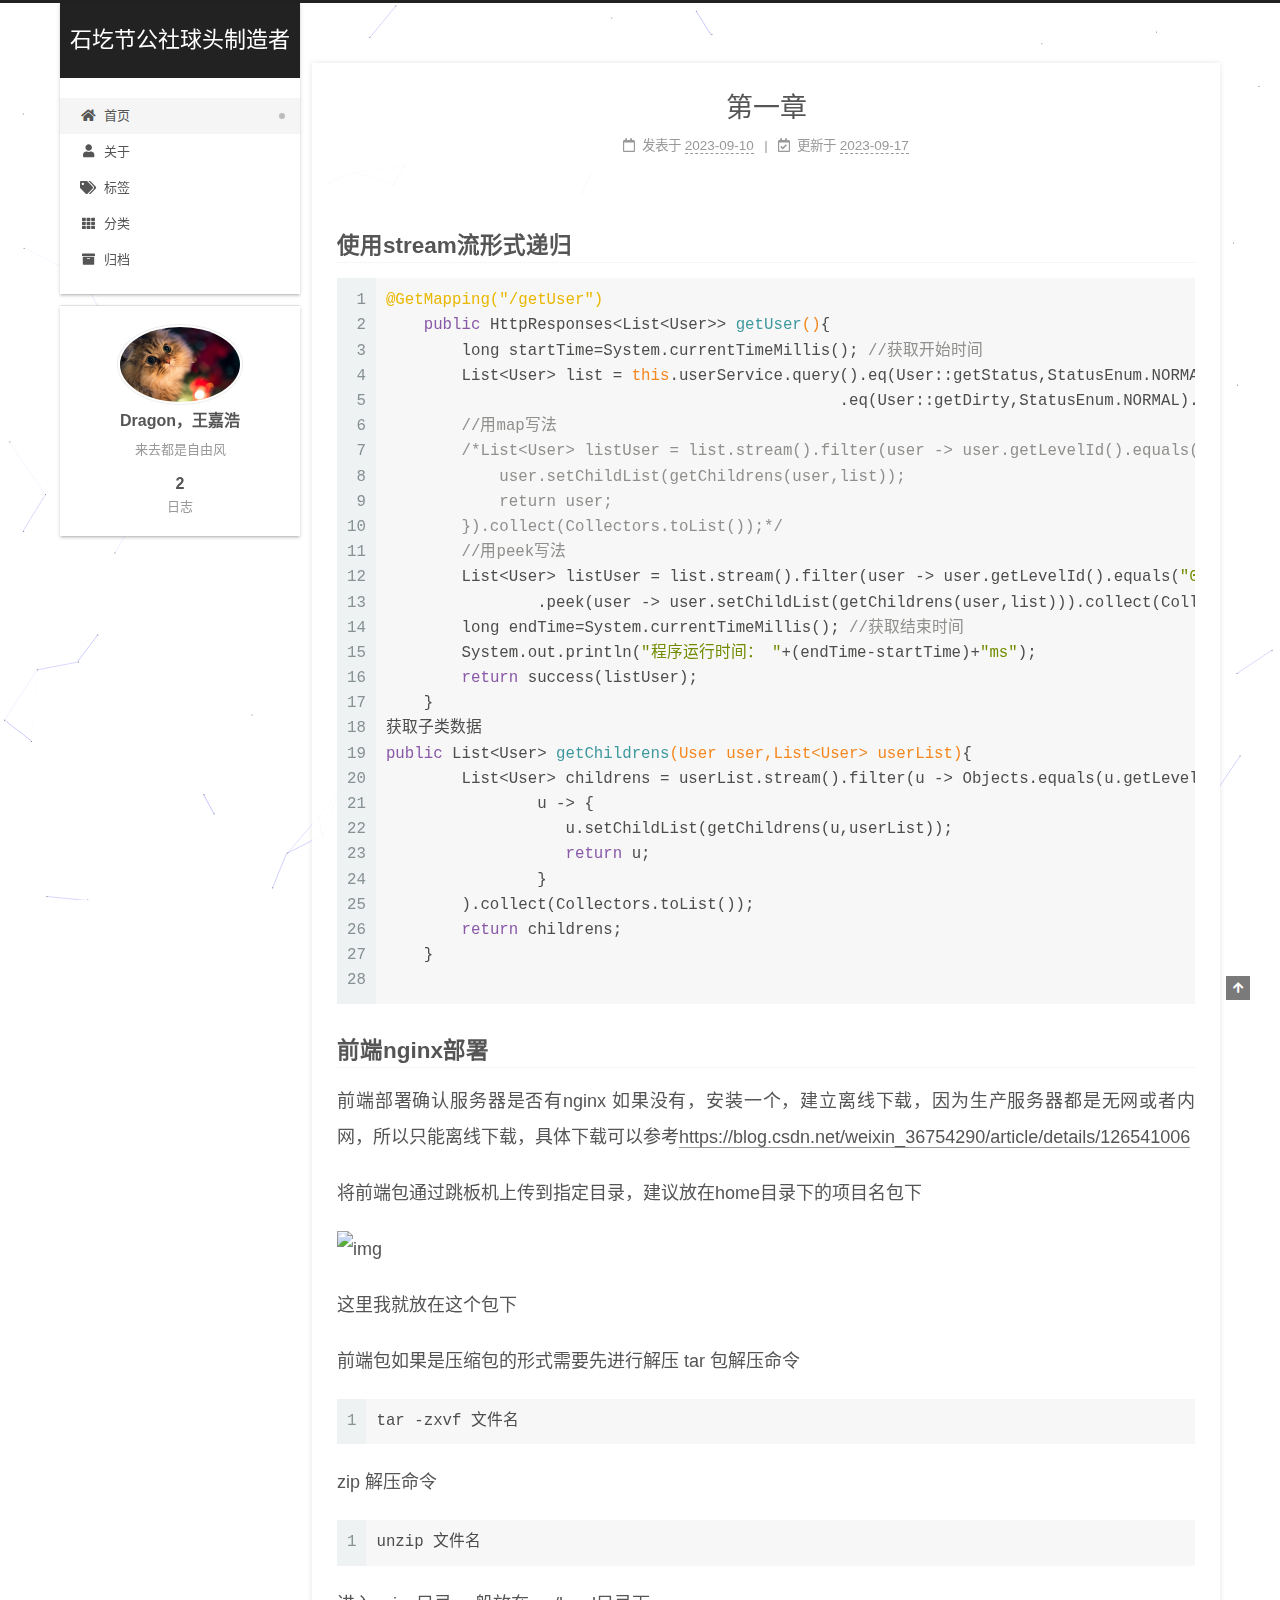
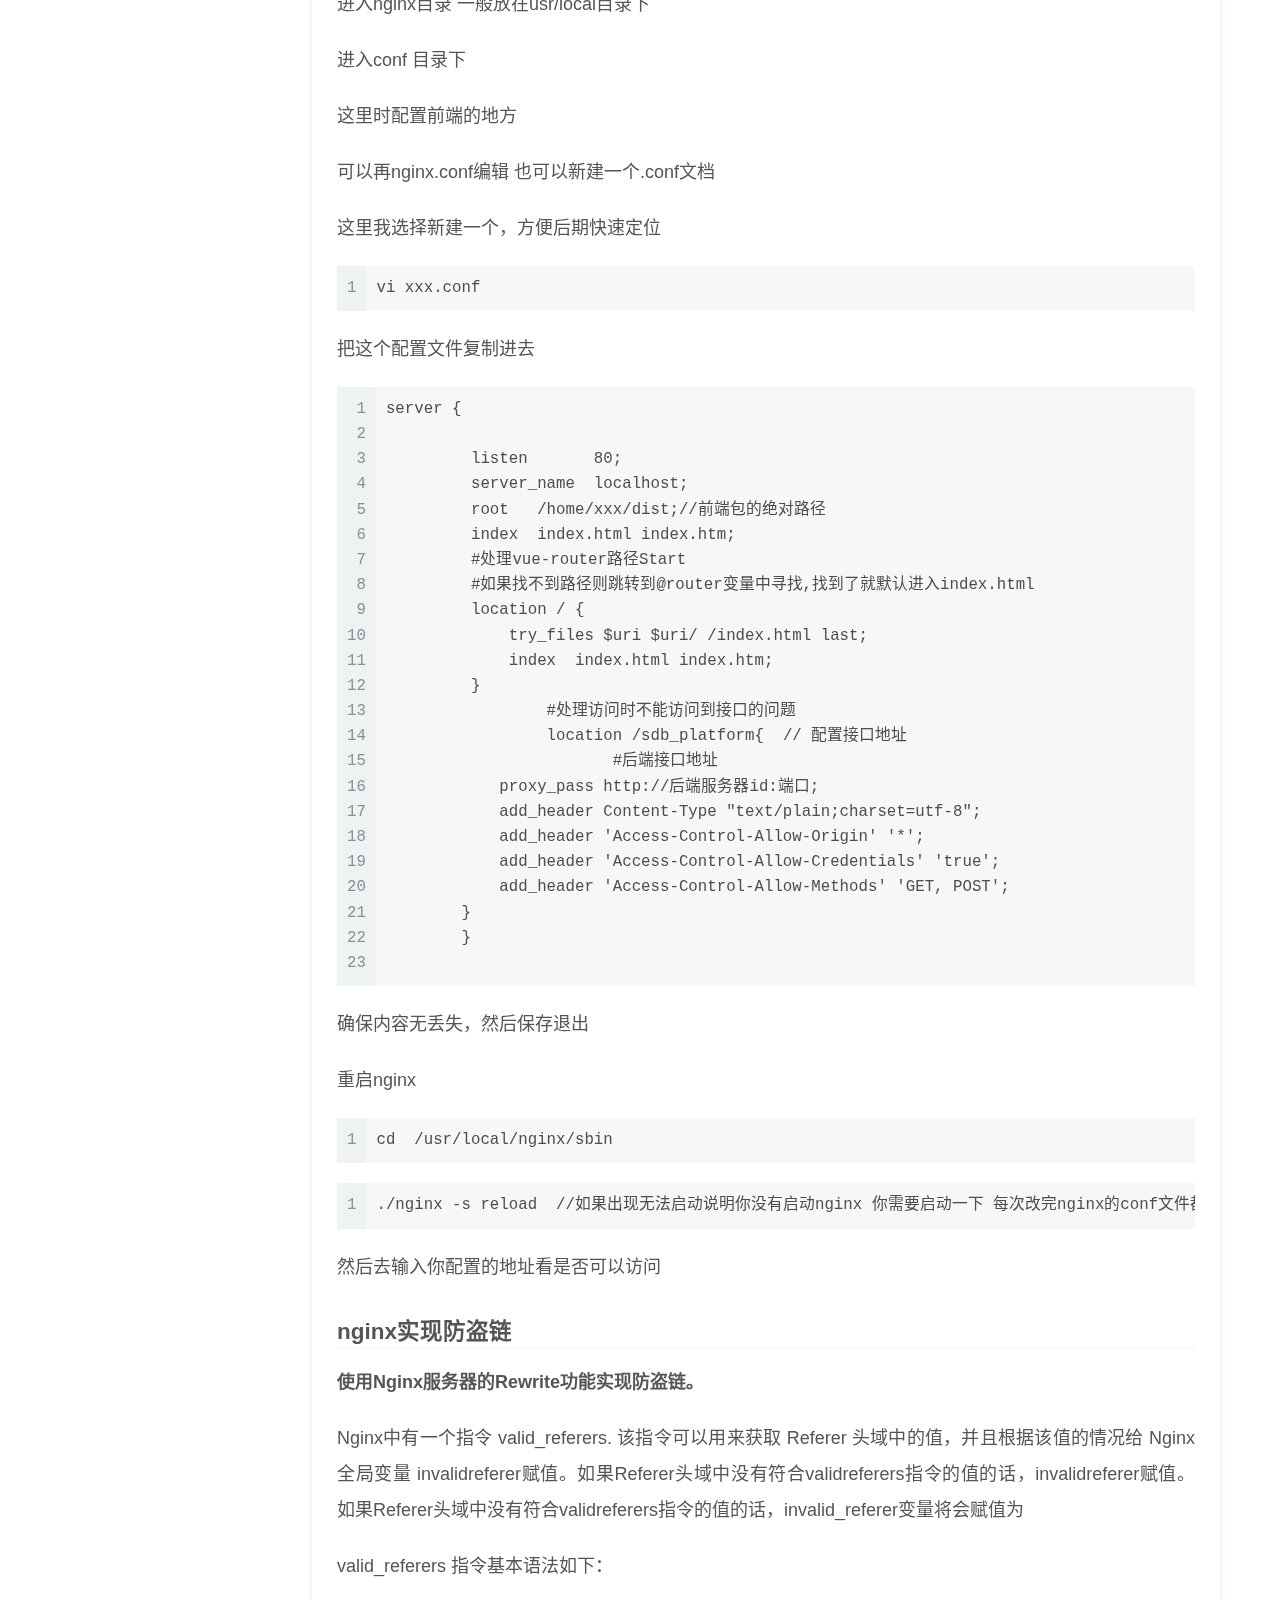
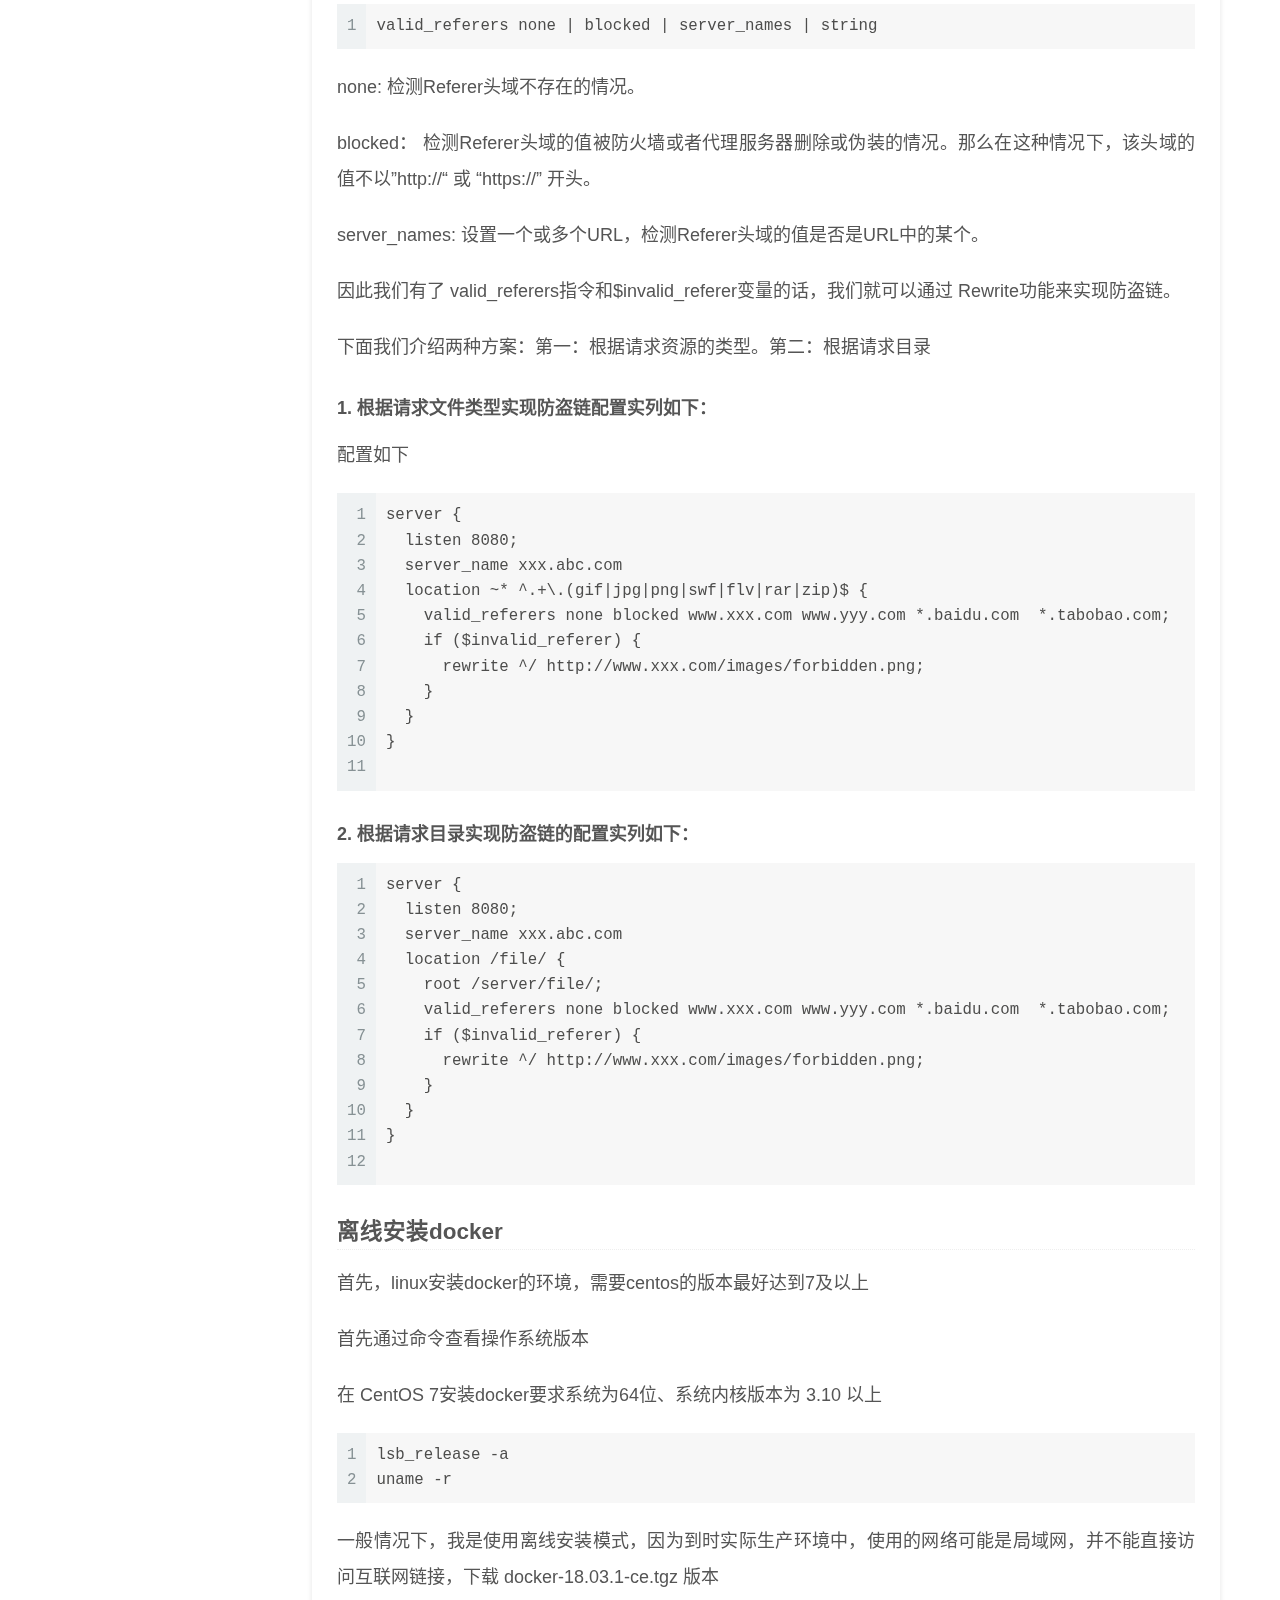
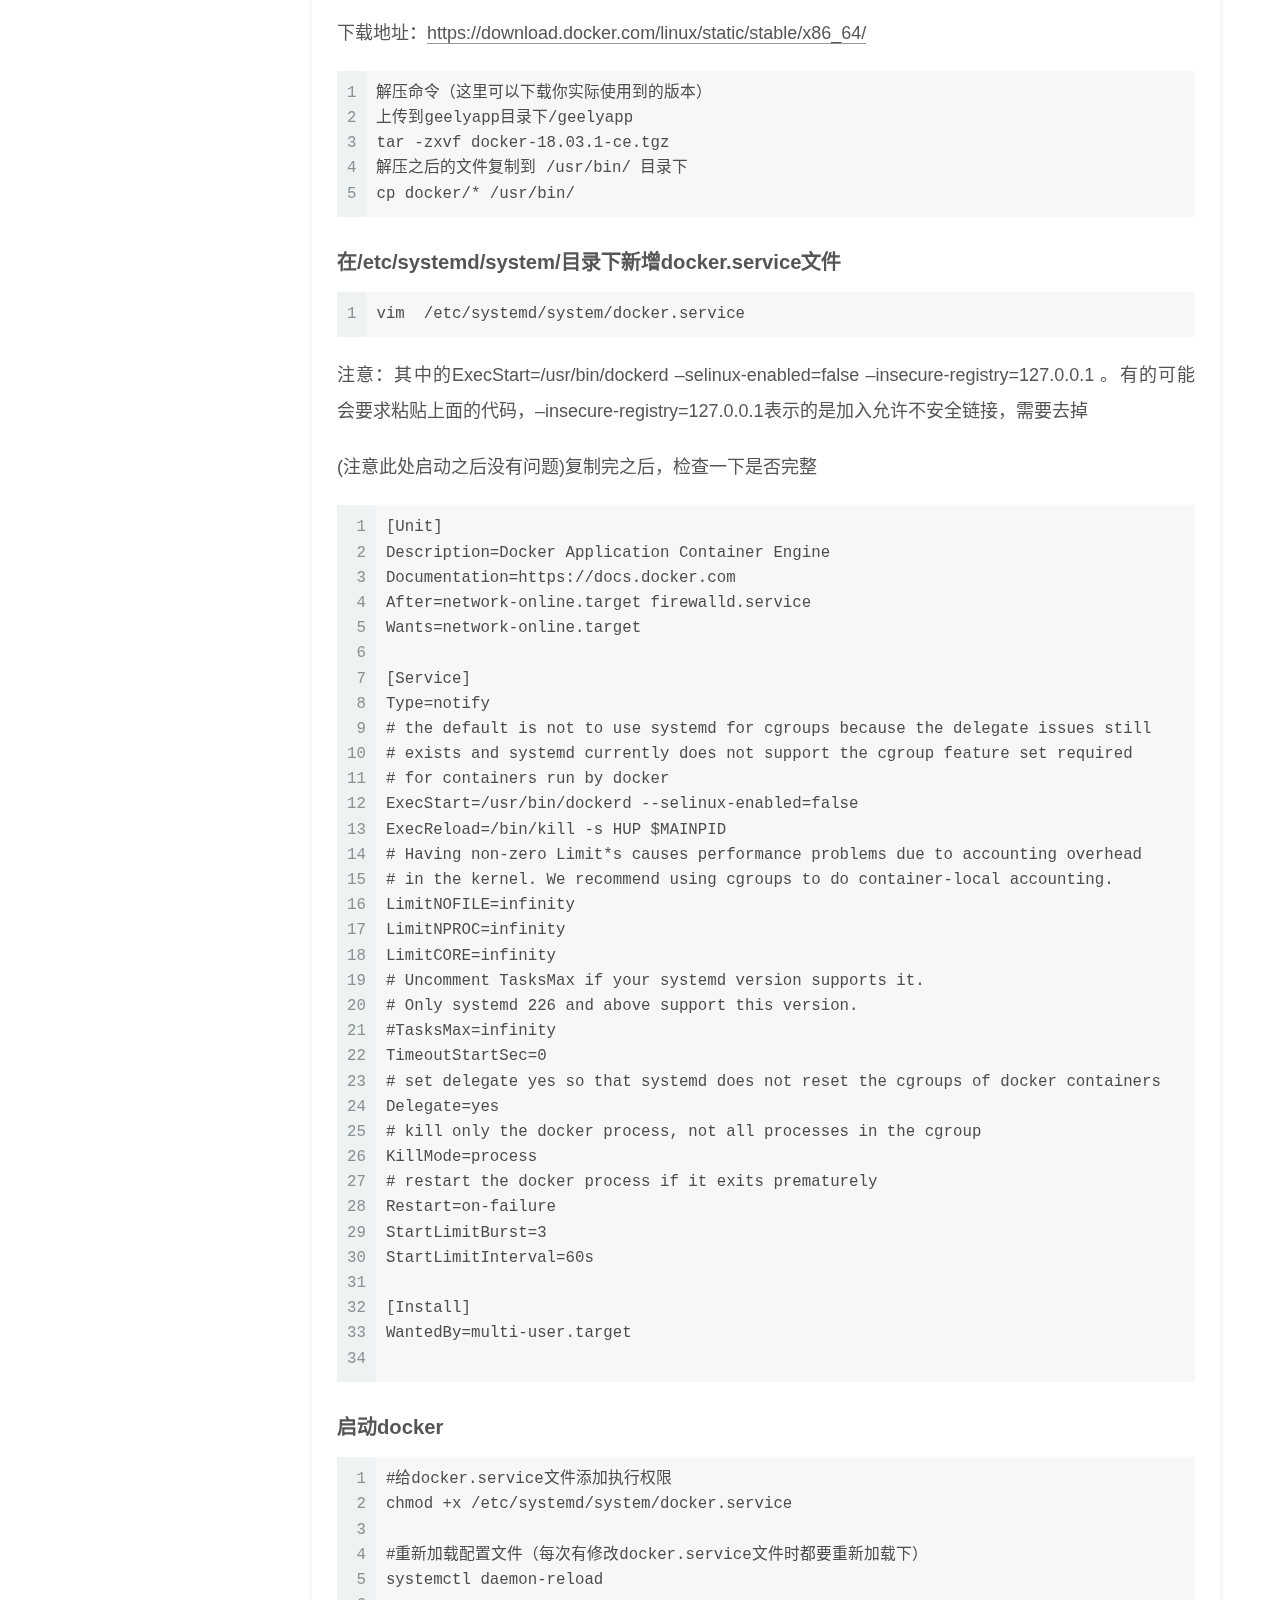
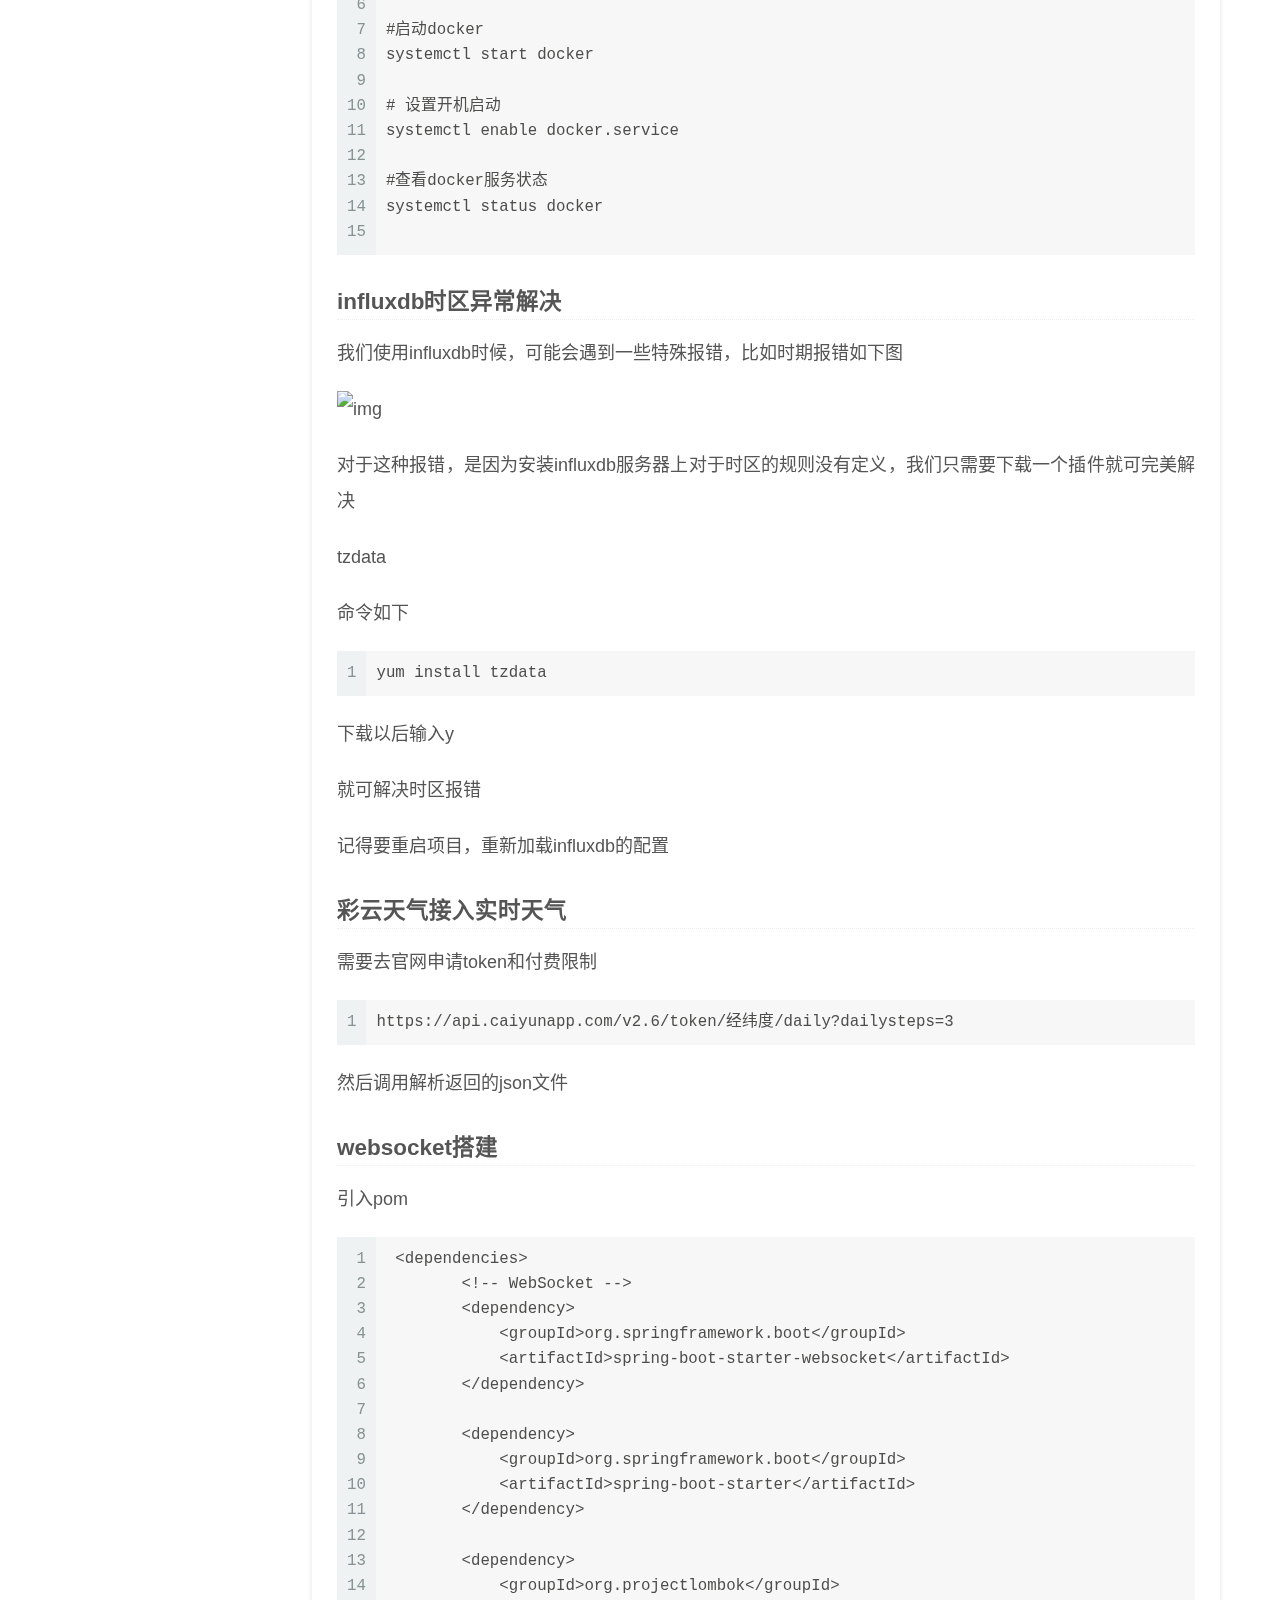
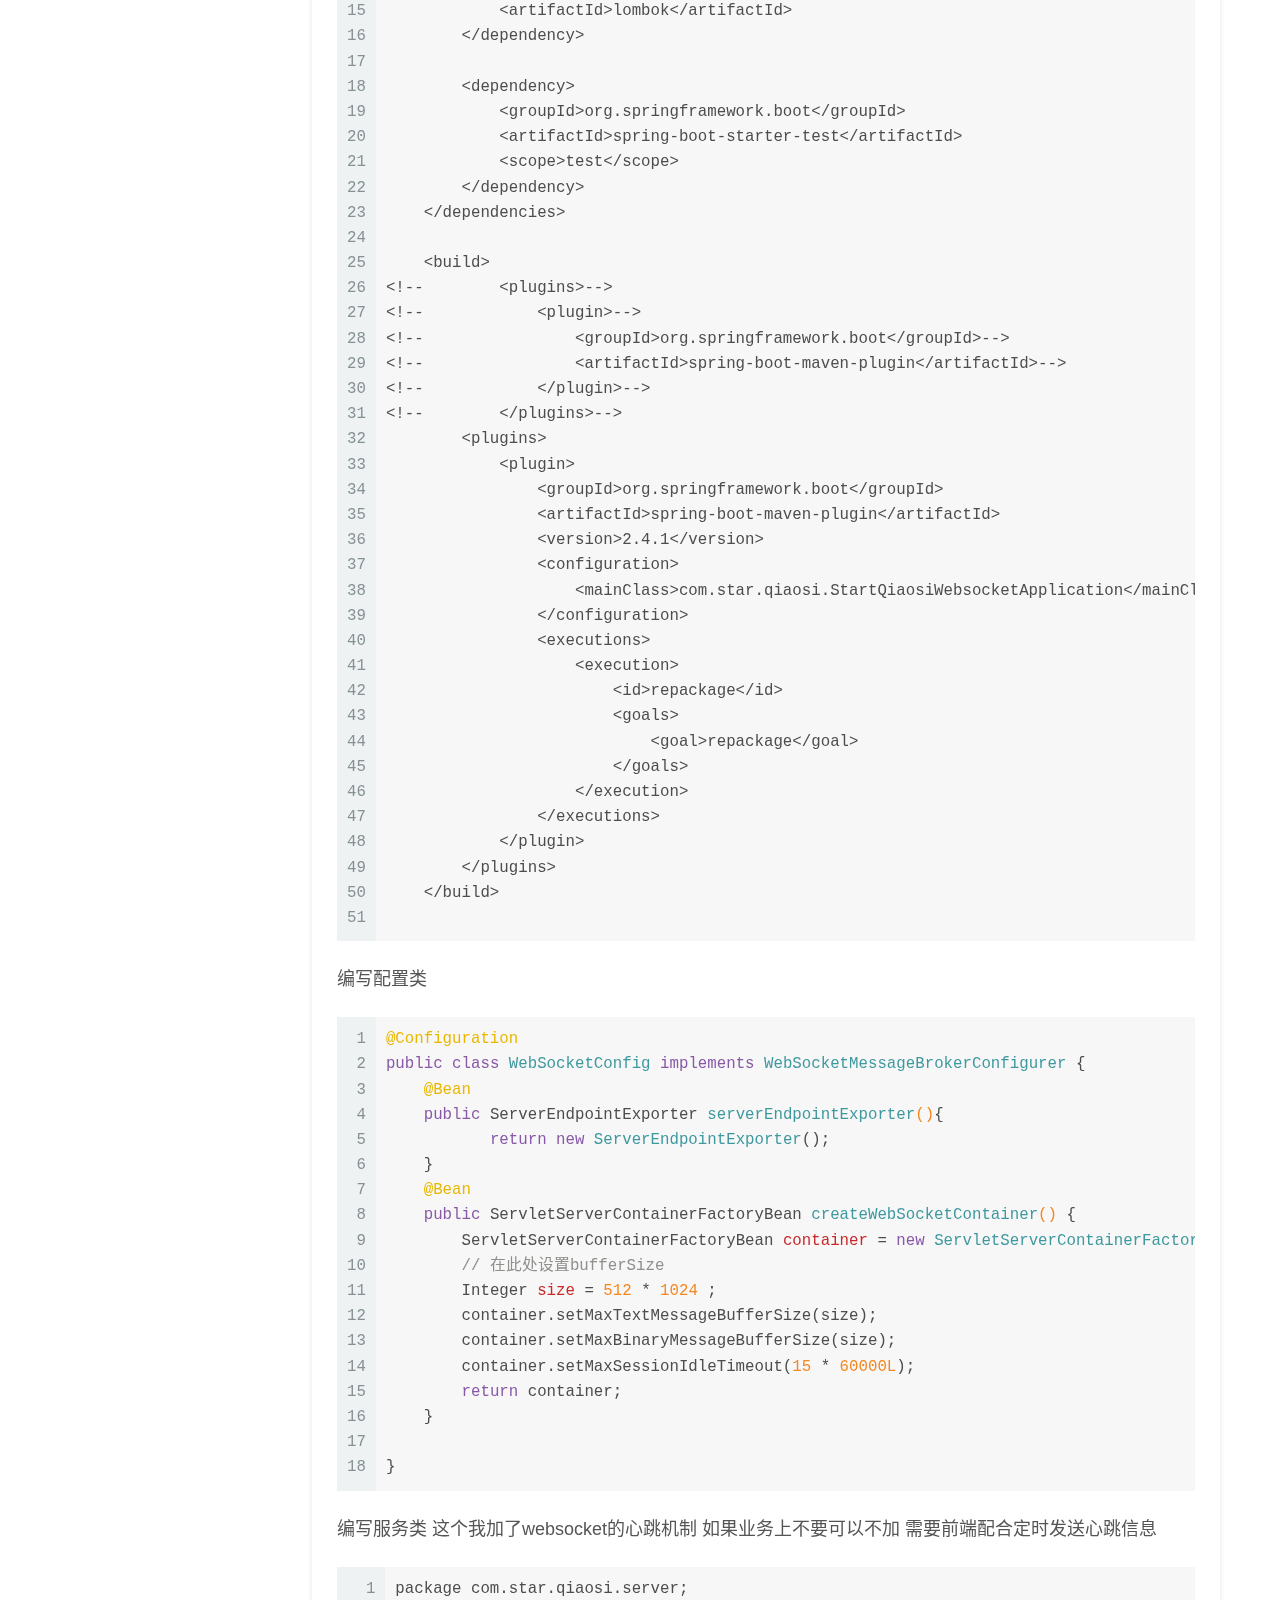
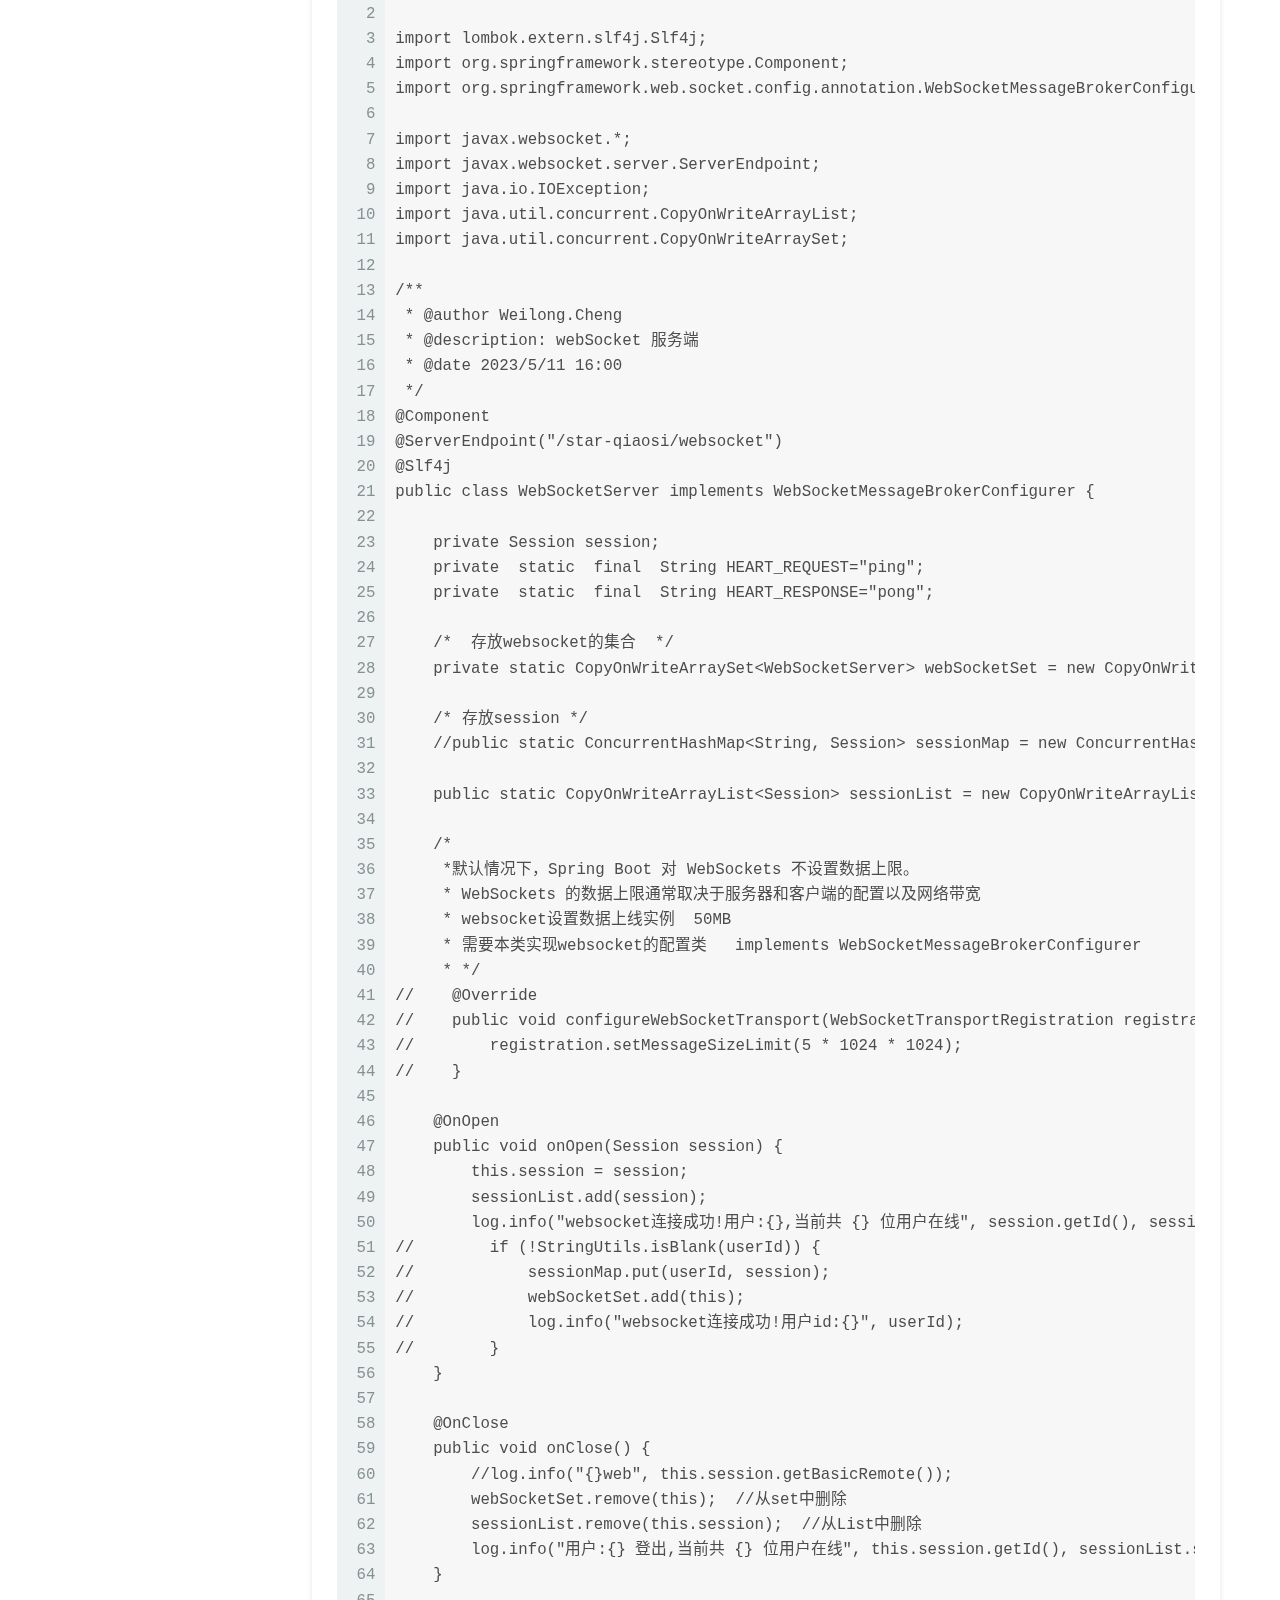
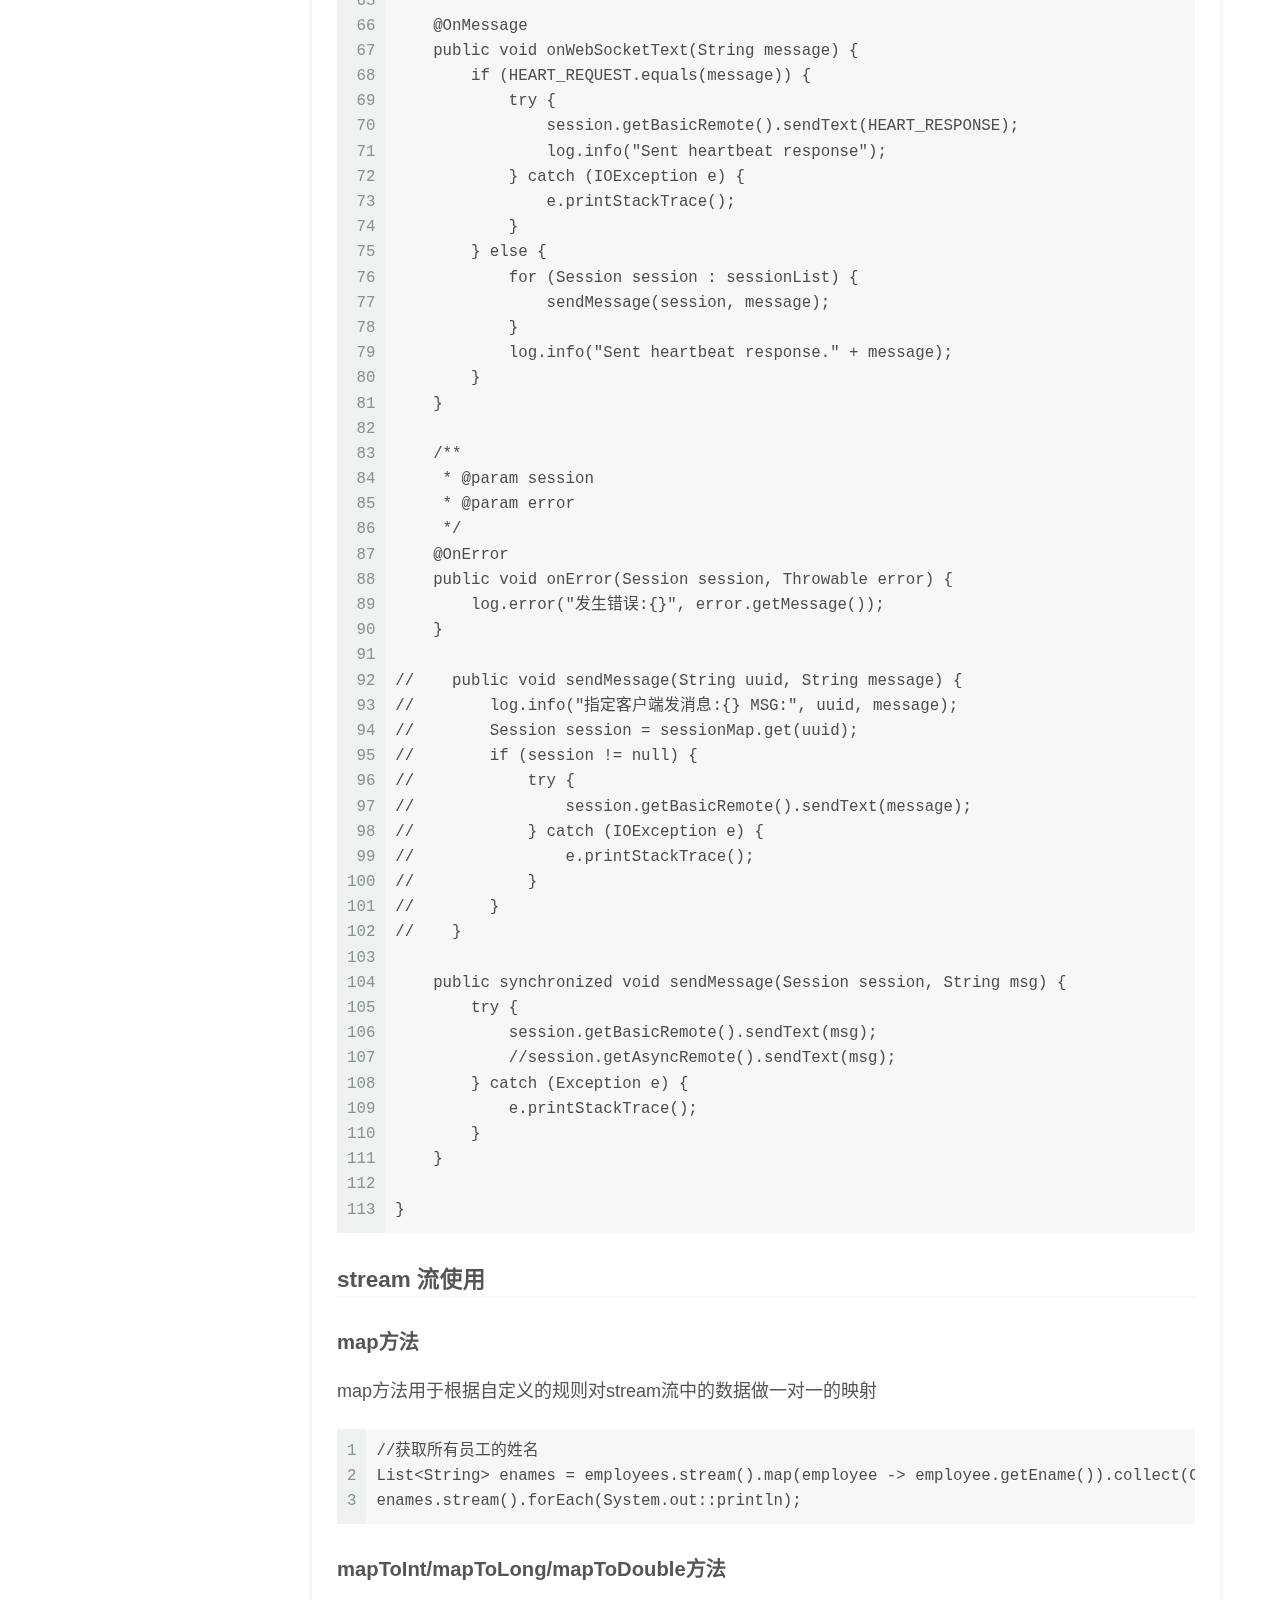
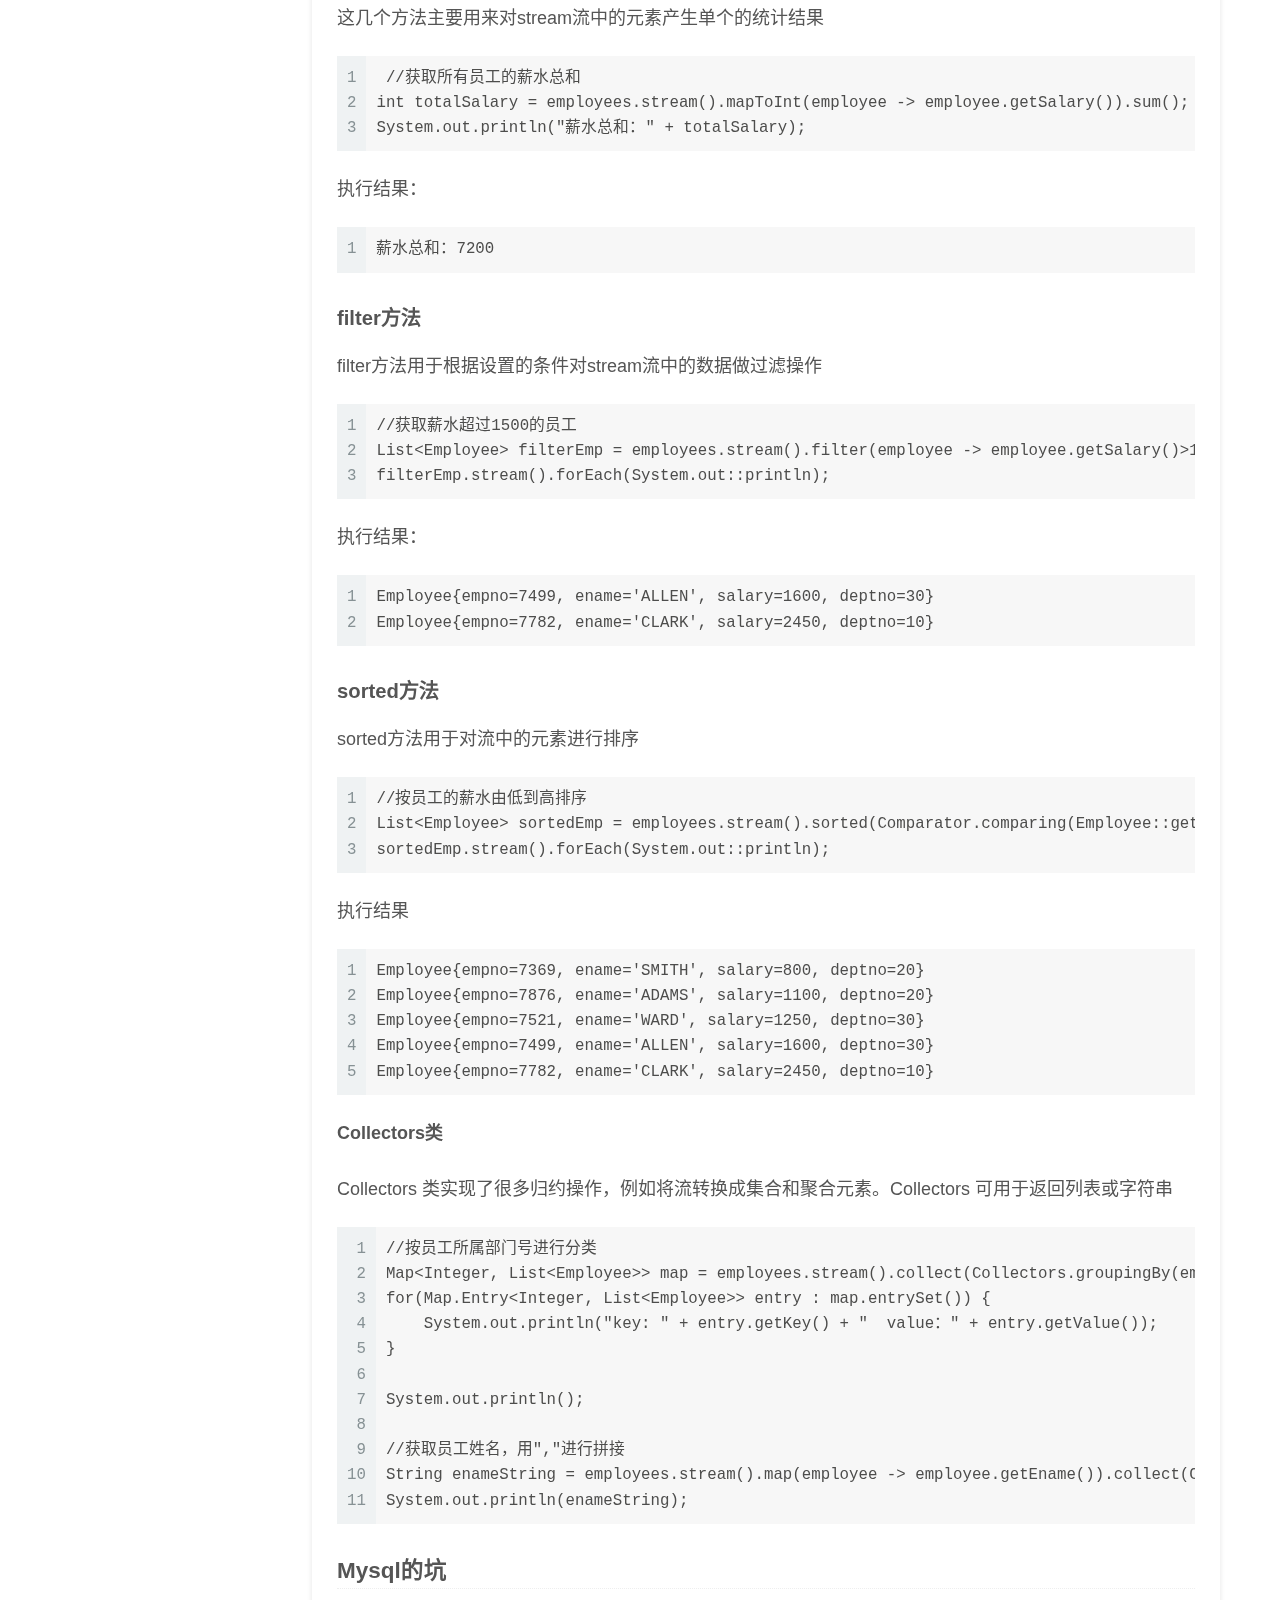
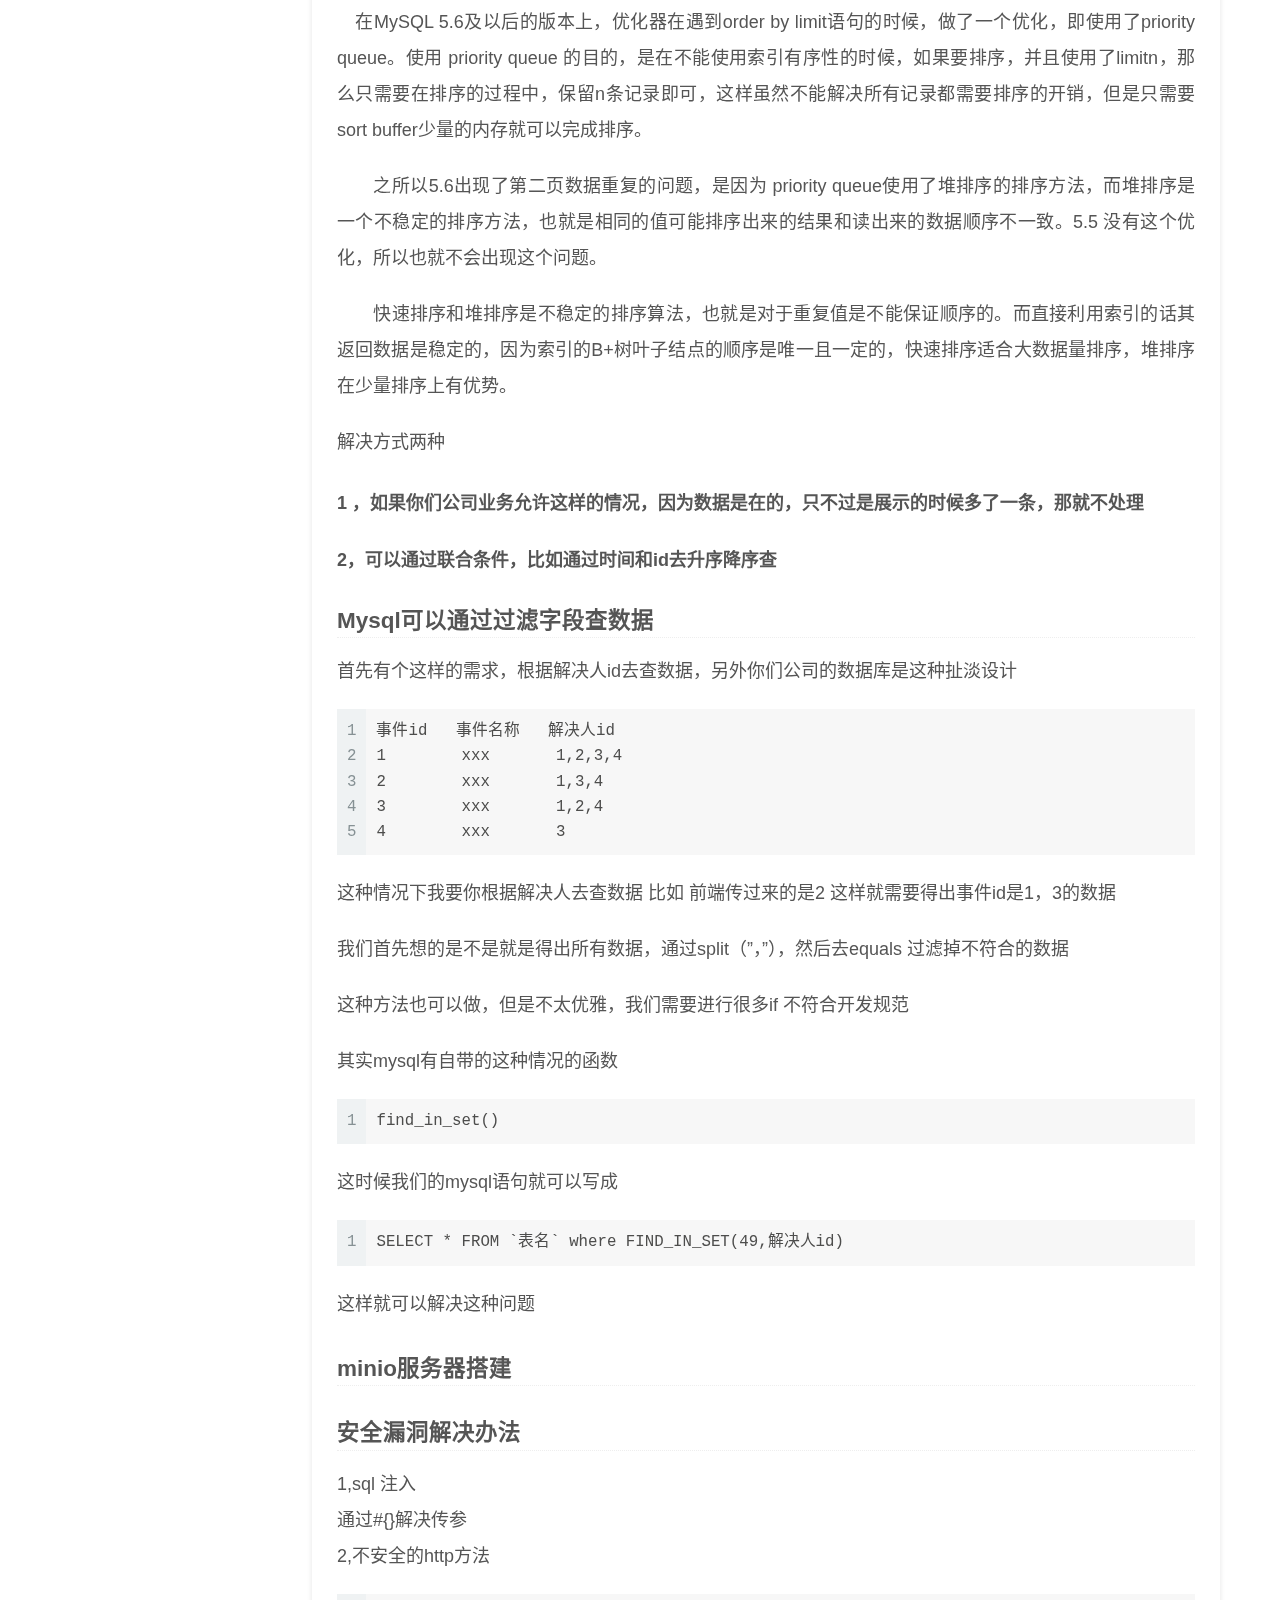
==== commit 5989ab5f: "Site updated: 2023-09-17 14:16:48" ====
--- a/index.html
+++ b/index.html
@@ -193,7 +193,7 @@
                   <i class="far fa-calendar-check"></i>
                 </span>
                 <span class="post-meta-item-text">更新于</span>
-                <time title="修改时间：2023-09-17 14:09:41" itemprop="dateModified" datetime="2023-09-17T14:09:41+08:00">2023-09-17</time>
+                <time title="修改时间：2023-09-17 14:15:50" itemprop="dateModified" datetime="2023-09-17T14:15:50+08:00">2023-09-17</time>
               </span>
 
           
@@ -391,7 +391,7 @@
 <p>如果追求正确，就选zk集群，如果允许一点出错，追求性能，那选redis</p>
 <p>对于redis分布式锁的使用，在企业中是非常常见的，绝大多数情况不会出现极端情况。</p>
 <h3 id="oracle安装"><a href="#oracle安装" class="headerlink" title="oracle安装"></a>oracle安装</h3><p><a target="_blank" rel="noopener" href="https://blog.csdn.net/m0_51613816/article/details/127487647">(5条消息) Oracle完整安装详解_oracle安装_皓慕的博客-CSDN博客</a></p>
-<h3 id="Mysql分库分表查询"><a href="#Mysql分库分表查询" class="headerlink" title="Mysql分库分表查询"></a>Mysql分库分表查询</h3><h3 id="OSS个人的密码"><a href="#OSS个人的密码" class="headerlink" title="OSS个人的密码"></a>OSS个人的密码</h3><figure class="highlight plaintext"><table><tr><td class="gutter"><pre><span class="line">1</span><br><span class="line">2</span><br><span class="line">3</span><br><span class="line">4</span><br><span class="line">5</span><br><span class="line">6</span><br></pre></td><td class="code"><pre><span class="line">oss:</span><br><span class="line">  host: https://oss-cn-hangzhou.aliyuncs.com</span><br><span class="line">  bucketName: cwl2</span><br><span class="line">  endpoint: oss-cn-hangzhou.aliyuncs.com</span><br><span class="line">  accessKeyId: LTAI5tGhGWxkWahMd6Fqp6Er</span><br><span class="line">  accessKeySecret: kscqLHqum0QBco90Jk22YrVAHATgby</span><br></pre></td></tr></table></figure>
+<h3 id="Mysql分库分表查询"><a href="#Mysql分库分表查询" class="headerlink" title="Mysql分库分表查询"></a>Mysql分库分表查询</h3><h3 id="OSS个人的密码"><a href="#OSS个人的密码" class="headerlink" title="OSS个人的密码"></a>OSS个人的密码</h3><figure class="highlight plaintext"><table><tr><td class="gutter"><pre><span class="line">1</span><br><span class="line">2</span><br><span class="line">3</span><br><span class="line">4</span><br><span class="line">5</span><br><span class="line">6</span><br></pre></td><td class="code"><pre><span class="line">oss:</span><br><span class="line">  host: xxx</span><br><span class="line">  bucketName: </span><br><span class="line">  endpoint: xxx</span><br><span class="line">  accessKeyId: xxx</span><br><span class="line">  accessKeySecret: xxx</span><br></pre></td></tr></table></figure>
 
 <h3 id="阿里云OSS图片上传"><a href="#阿里云OSS图片上传" class="headerlink" title="阿里云OSS图片上传"></a>阿里云OSS图片上传</h3><figure class="highlight plaintext"><table><tr><td class="gutter"><pre><span class="line">1</span><br><span class="line">2</span><br><span class="line">3</span><br><span class="line">4</span><br><span class="line">5</span><br><span class="line">6</span><br><span class="line">7</span><br><span class="line">8</span><br><span class="line">9</span><br><span class="line">10</span><br><span class="line">11</span><br><span class="line">12</span><br><span class="line">13</span><br><span class="line">14</span><br><span class="line">15</span><br><span class="line">16</span><br><span class="line">17</span><br><span class="line">18</span><br><span class="line">19</span><br><span class="line">20</span><br><span class="line">21</span><br><span class="line">22</span><br><span class="line">23</span><br><span class="line">24</span><br><span class="line">25</span><br><span class="line">26</span><br><span class="line">27</span><br><span class="line">28</span><br><span class="line">29</span><br><span class="line">30</span><br><span class="line">31</span><br><span class="line">32</span><br><span class="line">33</span><br><span class="line">34</span><br><span class="line">35</span><br><span class="line">36</span><br><span class="line">37</span><br><span class="line">38</span><br><span class="line">39</span><br><span class="line">40</span><br><span class="line">41</span><br><span class="line">42</span><br><span class="line">43</span><br><span class="line">44</span><br><span class="line">45</span><br><span class="line">46</span><br><span class="line">47</span><br><span class="line">48</span><br><span class="line">49</span><br></pre></td><td class="code"><pre><span class="line">package com.star.qiaosi.constant;</span><br><span class="line"></span><br><span class="line"></span><br><span class="line">import org.springframework.beans.factory.InitializingBean;</span><br><span class="line">import org.springframework.beans.factory.annotation.Value;</span><br><span class="line">import org.springframework.boot.context.properties.ConfigurationProperties;</span><br><span class="line">import org.springframework.stereotype.Component;</span><br><span class="line"></span><br><span class="line">/**</span><br><span class="line"> * OSS配置类</span><br><span class="line"> *</span><br><span class="line"> * @author An</span><br><span class="line"> * @description TODO</span><br><span class="line"> * @date 2022/6/22 1:06</span><br><span class="line"> */</span><br><span class="line">// 当项目启动，Spring 接口，Spring加载之后执行接口中的方法</span><br><span class="line">@Component</span><br><span class="line">public class ConstantPropertiesUtils implements InitializingBean &#123;</span><br><span class="line">    // 读取配置文件内容</span><br><span class="line">    @Value(&quot;$&#123;oss.endpoint&#125;&quot;)</span><br><span class="line">    private String endpoint;</span><br><span class="line"></span><br><span class="line">    @Value(&quot;$&#123;oss.accessKeyId&#125;&quot;)</span><br><span class="line">    private String keyId;</span><br><span class="line"></span><br><span class="line">    @Value(&quot;$&#123;oss.accessKeySecret&#125;&quot;)</span><br><span class="line">    private String keySecret;</span><br><span class="line"></span><br><span class="line">    @Value(&quot;$&#123;oss.bucketName&#125;&quot;)</span><br><span class="line">    private String bucketName;</span><br><span class="line"></span><br><span class="line">    // 定义公开的静态常量</span><br><span class="line">    public static String END_POINT;</span><br><span class="line">    public static String ACCESS_KEY_ID;</span><br><span class="line">    public static String ACCESS_KEY_SECRET;</span><br><span class="line">    public static String BUCKET_NAME;</span><br><span class="line"></span><br><span class="line">    @Override</span><br><span class="line">    public void afterPropertiesSet() throws Exception &#123;</span><br><span class="line">        END_POINT = endpoint;</span><br><span class="line">        ACCESS_KEY_ID = keyId;</span><br><span class="line">        ACCESS_KEY_SECRET = keySecret;</span><br><span class="line">        BUCKET_NAME = bucketName;</span><br><span class="line">    &#125;</span><br><span class="line"></span><br><span class="line">&#125;</span><br><span class="line"></span><br><span class="line"></span><br><span class="line"></span><br></pre></td></tr></table></figure>
 
--- a/css/main.css
+++ b/css/main.css
@@ -1169,7 +1169,7 @@
 }
 .links-of-author a::before,
 .links-of-author span.exturl::before {
-  background: #99b437;
+  background: #ff5875;
   border-radius: 50%;
   content: ' ';
   display: inline-block;
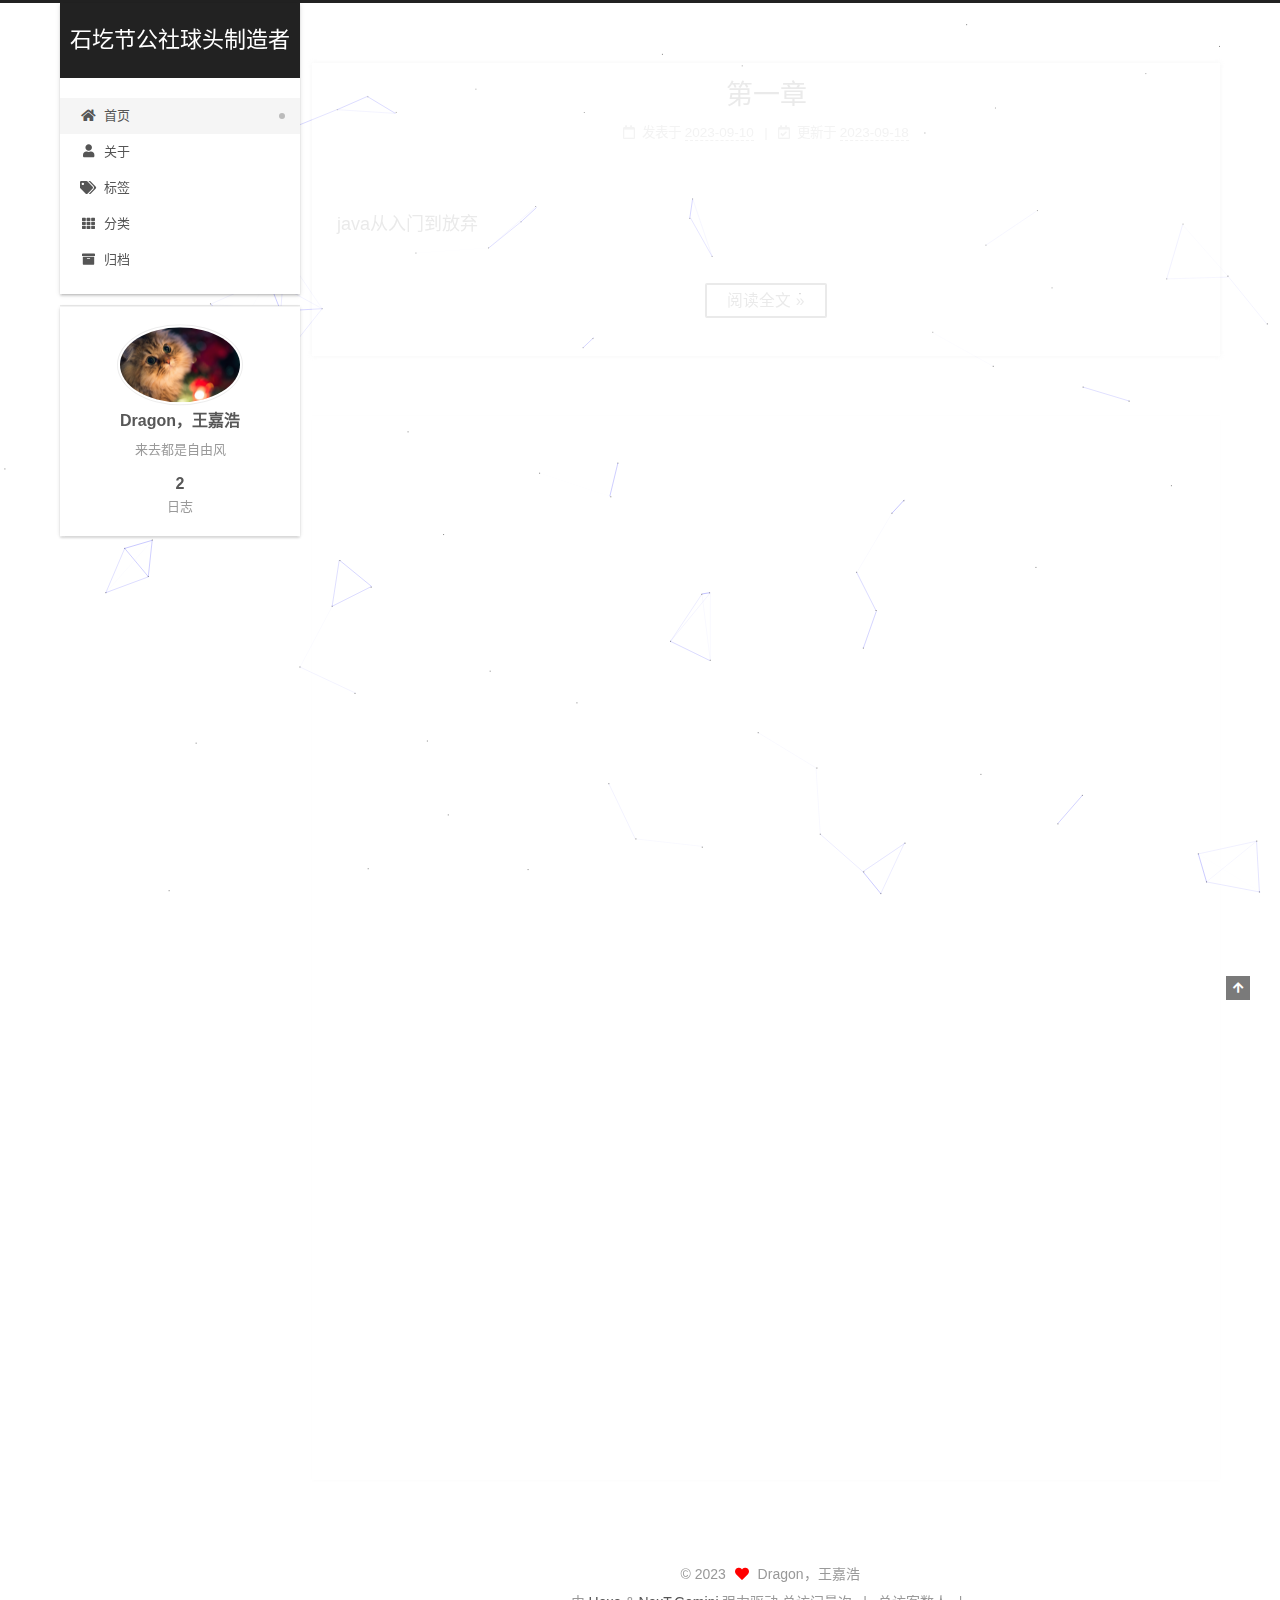
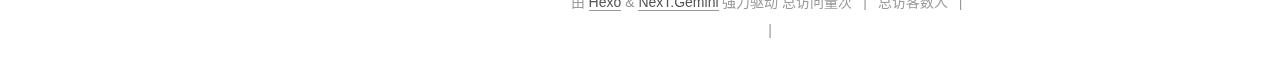
==== commit 05bc5ad4: "Site updated: 2023-09-18 20:47:43" ====
--- a/index.html
+++ b/index.html
@@ -193,7 +193,7 @@
                   <i class="far fa-calendar-check"></i>
                 </span>
                 <span class="post-meta-item-text">更新于</span>
-                <time title="修改时间：2023-09-17 14:15:50" itemprop="dateModified" datetime="2023-09-17T14:15:50+08:00">2023-09-17</time>
+                <time title="修改时间：2023-09-18 20:37:09" itemprop="dateModified" datetime="2023-09-18T20:37:09+08:00">2023-09-18</time>
               </span>
 
           
@@ -207,244 +207,15 @@
     <div class="post-body" itemprop="articleBody">
 
       
-          <h3 id="使用stream流形式递归"><a href="#使用stream流形式递归" class="headerlink" title="使用stream流形式递归"></a>使用stream流形式递归</h3><figure class="highlight java"><table><tr><td class="gutter"><pre><span class="line">1</span><br><span class="line">2</span><br><span class="line">3</span><br><span class="line">4</span><br><span class="line">5</span><br><span class="line">6</span><br><span class="line">7</span><br><span class="line">8</span><br><span class="line">9</span><br><span class="line">10</span><br><span class="line">11</span><br><span class="line">12</span><br><span class="line">13</span><br><span class="line">14</span><br><span class="line">15</span><br><span class="line">16</span><br><span class="line">17</span><br><span class="line">18</span><br><span class="line">19</span><br><span class="line">20</span><br><span class="line">21</span><br><span class="line">22</span><br><span class="line">23</span><br><span class="line">24</span><br><span class="line">25</span><br><span class="line">26</span><br><span class="line">27</span><br><span class="line">28</span><br></pre></td><td class="code"><pre><span class="line"><span class="meta">@GetMapping(&quot;/getUser&quot;)</span></span><br><span class="line">    <span class="keyword">public</span> HttpResponses&lt;List&lt;User&gt;&gt; <span class="title function_">getUser</span><span class="params">()</span>&#123;</span><br><span class="line">        <span class="type">long</span> startTime=System.currentTimeMillis(); <span class="comment">//获取开始时间</span></span><br><span class="line">        List&lt;User&gt; list = <span class="built_in">this</span>.userService.query().eq(User::getStatus,StatusEnum.NORMAL)</span><br><span class="line">                                                .eq(User::getDirty,StatusEnum.NORMAL).list();</span><br><span class="line">        <span class="comment">//用map写法</span></span><br><span class="line">        <span class="comment">/*List&lt;User&gt; listUser = list.stream().filter(user -&gt; user.getLevelId().equals(&quot;0&quot;)).map(user -&gt; &#123;</span></span><br><span class="line"><span class="comment">            user.setChildList(getChildrens(user,list));</span></span><br><span class="line"><span class="comment">            return user;</span></span><br><span class="line"><span class="comment">        &#125;).collect(Collectors.toList());*/</span></span><br><span class="line">        <span class="comment">//用peek写法</span></span><br><span class="line">        List&lt;User&gt; listUser = list.stream().filter(user -&gt; user.getLevelId().equals(<span class="string">&quot;0&quot;</span>))</span><br><span class="line">                .peek(user -&gt; user.setChildList(getChildrens(user,list))).collect(Collectors.toList());</span><br><span class="line">        <span class="type">long</span> endTime=System.currentTimeMillis(); <span class="comment">//获取结束时间</span></span><br><span class="line">        System.out.println(<span class="string">&quot;程序运行时间： &quot;</span>+(endTime-startTime)+<span class="string">&quot;ms&quot;</span>);</span><br><span class="line">        <span class="keyword">return</span> success(listUser);</span><br><span class="line">    &#125;</span><br><span class="line">获取子类数据</span><br><span class="line"><span class="keyword">public</span> List&lt;User&gt; <span class="title function_">getChildrens</span><span class="params">(User user,List&lt;User&gt; userList)</span>&#123;</span><br><span class="line">        List&lt;User&gt; childrens = userList.stream().filter(u -&gt; Objects.equals(u.getLevelId(),user.getId())).map(</span><br><span class="line">                u -&gt; &#123;</span><br><span class="line">                   u.setChildList(getChildrens(u,userList));</span><br><span class="line">                   <span class="keyword">return</span> u;</span><br><span class="line">                &#125;</span><br><span class="line">        ).collect(Collectors.toList());</span><br><span class="line">        <span class="keyword">return</span> childrens;</span><br><span class="line">    &#125;</span><br><span class="line"></span><br></pre></td></tr></table></figure>
-
-<h3 id="前端nginx部署"><a href="#前端nginx部署" class="headerlink" title="前端nginx部署"></a>前端nginx部署</h3><p>前端部署确认服务器是否有nginx 如果没有，安装一个，建立离线下载，因为生产服务器都是无网或者内网，所以只能离线下载，具体下载可以参考<a target="_blank" rel="noopener" href="https://blog.csdn.net/weixin_36754290/article/details/126541006">https://blog.csdn.net/weixin_36754290/article/details/126541006</a></p>
-<p>将前端包通过跳板机上传到指定目录，建议放在home目录下的项目名包下</p>
-<p><img src="https://docimg7.docs.qq.com/image/AgAAEX-go5gbk0Mo1QpEJazXTrhtsE_w.png?w=383&h=94" alt="img"></p>
-<p>这里我就放在这个包下</p>
-<p>前端包如果是压缩包的形式需要先进行解压 tar 包解压命令</p>
-<figure class="highlight plaintext"><table><tr><td class="gutter"><pre><span class="line">1</span><br></pre></td><td class="code"><pre><span class="line">tar -zxvf 文件名</span><br></pre></td></tr></table></figure>
-
-<p>zip 解压命令</p>
-<figure class="highlight plaintext"><table><tr><td class="gutter"><pre><span class="line">1</span><br></pre></td><td class="code"><pre><span class="line">unzip 文件名</span><br></pre></td></tr></table></figure>
-
-<p>进入nginx目录 一般放在usr&#x2F;local目录下</p>
-<p>进入conf 目录下</p>
-<p>这里时配置前端的地方</p>
-<p>可以再nginx.conf编辑  也可以新建一个.conf文档</p>
-<p>这里我选择新建一个，方便后期快速定位</p>
-<figure class="highlight plaintext"><table><tr><td class="gutter"><pre><span class="line">1</span><br></pre></td><td class="code"><pre><span class="line">vi xxx.conf</span><br></pre></td></tr></table></figure>
-
-<p>把这个配置文件复制进去</p>
-<figure class="highlight plaintext"><table><tr><td class="gutter"><pre><span class="line">1</span><br><span class="line">2</span><br><span class="line">3</span><br><span class="line">4</span><br><span class="line">5</span><br><span class="line">6</span><br><span class="line">7</span><br><span class="line">8</span><br><span class="line">9</span><br><span class="line">10</span><br><span class="line">11</span><br><span class="line">12</span><br><span class="line">13</span><br><span class="line">14</span><br><span class="line">15</span><br><span class="line">16</span><br><span class="line">17</span><br><span class="line">18</span><br><span class="line">19</span><br><span class="line">20</span><br><span class="line">21</span><br><span class="line">22</span><br><span class="line">23</span><br></pre></td><td class="code"><pre><span class="line">server &#123;</span><br><span class="line"></span><br><span class="line">         listen       80;</span><br><span class="line">         server_name  localhost;</span><br><span class="line">         root   /home/xxx/dist;//前端包的绝对路径</span><br><span class="line">         index  index.html index.htm;  </span><br><span class="line">         #处理vue-router路径Start</span><br><span class="line">         #如果找不到路径则跳转到@router变量中寻找,找到了就默认进入index.html</span><br><span class="line">         location / &#123; </span><br><span class="line">             try_files $uri $uri/ /index.html last;</span><br><span class="line">             index  index.html index.htm;</span><br><span class="line">         &#125;</span><br><span class="line">		 #处理访问时不能访问到接口的问题</span><br><span class="line">		 location /sdb_platform&#123;  // 配置接口地址</span><br><span class="line">			#后端接口地址</span><br><span class="line">	    proxy_pass http://后端服务器id:端口;</span><br><span class="line">            add_header Content-Type &quot;text/plain;charset=utf-8&quot;;</span><br><span class="line">            add_header &#x27;Access-Control-Allow-Origin&#x27; &#x27;*&#x27;;</span><br><span class="line">            add_header &#x27;Access-Control-Allow-Credentials&#x27; &#x27;true&#x27;;</span><br><span class="line">            add_header &#x27;Access-Control-Allow-Methods&#x27; &#x27;GET, POST&#x27;;</span><br><span class="line">        &#125;</span><br><span class="line">	&#125;</span><br><span class="line"></span><br></pre></td></tr></table></figure>
-
-<p>确保内容无丢失，然后保存退出</p>
-<p>重启nginx</p>
-<figure class="highlight plaintext"><table><tr><td class="gutter"><pre><span class="line">1</span><br></pre></td><td class="code"><pre><span class="line">cd  /usr/local/nginx/sbin</span><br></pre></td></tr></table></figure>
-
-<figure class="highlight plaintext"><table><tr><td class="gutter"><pre><span class="line">1</span><br></pre></td><td class="code"><pre><span class="line">./nginx -s reload  //如果出现无法启动说明你没有启动nginx 你需要启动一下 每次改完nginx的conf文件都需要重新启动   启动命令 ./nginx</span><br></pre></td></tr></table></figure>
-
-<p>然后去输入你配置的地址看是否可以访问</p>
-<h3 id="nginx实现防盗链"><a href="#nginx实现防盗链" class="headerlink" title="nginx实现防盗链"></a>nginx实现防盗链</h3><p><strong>使用Nginx服务器的Rewrite功能实现防盗链。</strong></p>
-<p>Nginx中有一个指令 valid_referers. 该指令可以用来获取 Referer 头域中的值，并且根据该值的情况给 Nginx全局变量 invalidreferer赋值。如果Referer头域中没有符合validreferers指令的值的话，invalidreferer赋值。如果Referer头域中没有符合validreferers指令的值的话，invalid_referer变量将会赋值为</p>
-<p>valid_referers 指令基本语法如下：</p>
-<figure class="highlight plaintext"><table><tr><td class="gutter"><pre><span class="line">1</span><br></pre></td><td class="code"><pre><span class="line">valid_referers none | blocked | server_names | string</span><br></pre></td></tr></table></figure>
-
-<p>none: 检测Referer头域不存在的情况。</p>
-<p>blocked： 检测Referer头域的值被防火墙或者代理服务器删除或伪装的情况。那么在这种情况下，该头域的值不以”http:&#x2F;&#x2F;“ 或 “https:&#x2F;&#x2F;” 开头。</p>
-<p>server_names: 设置一个或多个URL，检测Referer头域的值是否是URL中的某个。</p>
-<p>因此我们有了 valid_referers指令和$invalid_referer变量的话，我们就可以通过 Rewrite功能来实现防盗链。</p>
-<p>下面我们介绍两种方案：第一：根据请求资源的类型。第二：根据请求目录</p>
-<h5 id="1-根据请求文件类型实现防盗链配置实列如下："><a href="#1-根据请求文件类型实现防盗链配置实列如下：" class="headerlink" title="1. 根据请求文件类型实现防盗链配置实列如下："></a><strong>1. 根据请求文件类型实现防盗链配置实列如下：</strong></h5><p>配置如下</p>
-<figure class="highlight plaintext"><table><tr><td class="gutter"><pre><span class="line">1</span><br><span class="line">2</span><br><span class="line">3</span><br><span class="line">4</span><br><span class="line">5</span><br><span class="line">6</span><br><span class="line">7</span><br><span class="line">8</span><br><span class="line">9</span><br><span class="line">10</span><br><span class="line">11</span><br></pre></td><td class="code"><pre><span class="line">server &#123;</span><br><span class="line">  listen 8080;</span><br><span class="line">  server_name xxx.abc.com</span><br><span class="line">  location ~* ^.+\.(gif|jpg|png|swf|flv|rar|zip)$ &#123;</span><br><span class="line">    valid_referers none blocked www.xxx.com www.yyy.com *.baidu.com  *.tabobao.com;</span><br><span class="line">    if ($invalid_referer) &#123;</span><br><span class="line">      rewrite ^/ http://www.xxx.com/images/forbidden.png;</span><br><span class="line">    &#125;</span><br><span class="line">  &#125;</span><br><span class="line">&#125;</span><br><span class="line"></span><br></pre></td></tr></table></figure>
-
-<h5 id="2-根据请求目录实现防盗链的配置实列如下："><a href="#2-根据请求目录实现防盗链的配置实列如下：" class="headerlink" title="2.     根据请求目录实现防盗链的配置实列如下："></a>2.     根据请求目录实现防盗链的配置实列如下：</h5><figure class="highlight plaintext"><table><tr><td class="gutter"><pre><span class="line">1</span><br><span class="line">2</span><br><span class="line">3</span><br><span class="line">4</span><br><span class="line">5</span><br><span class="line">6</span><br><span class="line">7</span><br><span class="line">8</span><br><span class="line">9</span><br><span class="line">10</span><br><span class="line">11</span><br><span class="line">12</span><br></pre></td><td class="code"><pre><span class="line">server &#123;</span><br><span class="line">  listen 8080;</span><br><span class="line">  server_name xxx.abc.com</span><br><span class="line">  location /file/ &#123;</span><br><span class="line">    root /server/file/;</span><br><span class="line">    valid_referers none blocked www.xxx.com www.yyy.com *.baidu.com  *.tabobao.com;</span><br><span class="line">    if ($invalid_referer) &#123;</span><br><span class="line">      rewrite ^/ http://www.xxx.com/images/forbidden.png;</span><br><span class="line">    &#125;</span><br><span class="line">  &#125;</span><br><span class="line">&#125;</span><br><span class="line"></span><br></pre></td></tr></table></figure>
-
-<h3 id="离线安装docker"><a href="#离线安装docker" class="headerlink" title="离线安装docker"></a>离线安装docker</h3><p>首先，linux安装docker的环境，需要centos的版本最好达到7及以上</p>
-<p>首先通过命令查看操作系统版本</p>
-<p>在 CentOS 7安装docker要求系统为64位、系统内核版本为 3.10 以上</p>
-<figure class="highlight plaintext"><table><tr><td class="gutter"><pre><span class="line">1</span><br><span class="line">2</span><br></pre></td><td class="code"><pre><span class="line">lsb_release -a</span><br><span class="line">uname -r</span><br></pre></td></tr></table></figure>
-
-<p>一般情况下，我是使用离线安装模式，因为到时实际生产环境中，使用的网络可能是局域网，并不能直接访问互联网链接，下载 docker-18.03.1-ce.tgz 版本</p>
-<p>下载地址：<a target="_blank" rel="noopener" href="https://download.docker.com/linux/static/stable/x86_64/">https://download.docker.com/linux/static/stable/x86_64/</a></p>
-<figure class="highlight plaintext"><table><tr><td class="gutter"><pre><span class="line">1</span><br><span class="line">2</span><br><span class="line">3</span><br><span class="line">4</span><br><span class="line">5</span><br></pre></td><td class="code"><pre><span class="line">解压命令（这里可以下载你实际使用到的版本）</span><br><span class="line">上传到geelyapp目录下/geelyapp</span><br><span class="line">tar -zxvf docker-18.03.1-ce.tgz</span><br><span class="line">解压之后的文件复制到 /usr/bin/ 目录下</span><br><span class="line">cp docker/* /usr/bin/</span><br></pre></td></tr></table></figure>
-
-<h4 id="在-etc-systemd-system-目录下新增docker-service文件"><a href="#在-etc-systemd-system-目录下新增docker-service文件" class="headerlink" title="在&#x2F;etc&#x2F;systemd&#x2F;system&#x2F;目录下新增docker.service文件"></a><strong>在&#x2F;etc&#x2F;systemd&#x2F;system&#x2F;目录下新增docker.service文件</strong></h4><figure class="highlight plaintext"><table><tr><td class="gutter"><pre><span class="line">1</span><br></pre></td><td class="code"><pre><span class="line">vim  /etc/systemd/system/docker.service</span><br></pre></td></tr></table></figure>
-
-<p>注意：其中的ExecStart&#x3D;&#x2F;usr&#x2F;bin&#x2F;dockerd –selinux-enabled&#x3D;false –insecure-registry&#x3D;127.0.0.1 。有的可能会要求粘贴上面的代码，–insecure-registry&#x3D;127.0.0.1表示的是加入允许不安全链接，需要去掉</p>
-<p>(注意此处启动之后没有问题)复制完之后，检查一下是否完整</p>
-<figure class="highlight plaintext"><table><tr><td class="gutter"><pre><span class="line">1</span><br><span class="line">2</span><br><span class="line">3</span><br><span class="line">4</span><br><span class="line">5</span><br><span class="line">6</span><br><span class="line">7</span><br><span class="line">8</span><br><span class="line">9</span><br><span class="line">10</span><br><span class="line">11</span><br><span class="line">12</span><br><span class="line">13</span><br><span class="line">14</span><br><span class="line">15</span><br><span class="line">16</span><br><span class="line">17</span><br><span class="line">18</span><br><span class="line">19</span><br><span class="line">20</span><br><span class="line">21</span><br><span class="line">22</span><br><span class="line">23</span><br><span class="line">24</span><br><span class="line">25</span><br><span class="line">26</span><br><span class="line">27</span><br><span class="line">28</span><br><span class="line">29</span><br><span class="line">30</span><br><span class="line">31</span><br><span class="line">32</span><br><span class="line">33</span><br><span class="line">34</span><br></pre></td><td class="code"><pre><span class="line">[Unit]</span><br><span class="line">Description=Docker Application Container Engine</span><br><span class="line">Documentation=https://docs.docker.com</span><br><span class="line">After=network-online.target firewalld.service</span><br><span class="line">Wants=network-online.target</span><br><span class="line">  </span><br><span class="line">[Service]</span><br><span class="line">Type=notify</span><br><span class="line"># the default is not to use systemd for cgroups because the delegate issues still</span><br><span class="line"># exists and systemd currently does not support the cgroup feature set required</span><br><span class="line"># for containers run by docker</span><br><span class="line">ExecStart=/usr/bin/dockerd --selinux-enabled=false</span><br><span class="line">ExecReload=/bin/kill -s HUP $MAINPID</span><br><span class="line"># Having non-zero Limit*s causes performance problems due to accounting overhead</span><br><span class="line"># in the kernel. We recommend using cgroups to do container-local accounting.</span><br><span class="line">LimitNOFILE=infinity</span><br><span class="line">LimitNPROC=infinity</span><br><span class="line">LimitCORE=infinity</span><br><span class="line"># Uncomment TasksMax if your systemd version supports it.</span><br><span class="line"># Only systemd 226 and above support this version.</span><br><span class="line">#TasksMax=infinity</span><br><span class="line">TimeoutStartSec=0</span><br><span class="line"># set delegate yes so that systemd does not reset the cgroups of docker containers</span><br><span class="line">Delegate=yes</span><br><span class="line"># kill only the docker process, not all processes in the cgroup</span><br><span class="line">KillMode=process</span><br><span class="line"># restart the docker process if it exits prematurely</span><br><span class="line">Restart=on-failure</span><br><span class="line">StartLimitBurst=3</span><br><span class="line">StartLimitInterval=60s</span><br><span class="line">  </span><br><span class="line">[Install]</span><br><span class="line">WantedBy=multi-user.target</span><br><span class="line"></span><br></pre></td></tr></table></figure>
-
-<h4 id="启动docker"><a href="#启动docker" class="headerlink" title="启动docker"></a><strong>启动docker</strong></h4><figure class="highlight plaintext"><table><tr><td class="gutter"><pre><span class="line">1</span><br><span class="line">2</span><br><span class="line">3</span><br><span class="line">4</span><br><span class="line">5</span><br><span class="line">6</span><br><span class="line">7</span><br><span class="line">8</span><br><span class="line">9</span><br><span class="line">10</span><br><span class="line">11</span><br><span class="line">12</span><br><span class="line">13</span><br><span class="line">14</span><br><span class="line">15</span><br></pre></td><td class="code"><pre><span class="line">#给docker.service文件添加执行权限</span><br><span class="line">chmod +x /etc/systemd/system/docker.service</span><br><span class="line"></span><br><span class="line">#重新加载配置文件（每次有修改docker.service文件时都要重新加载下）</span><br><span class="line">systemctl daemon-reload   </span><br><span class="line"></span><br><span class="line">#启动docker</span><br><span class="line">systemctl start docker</span><br><span class="line"></span><br><span class="line"># 设置开机启动</span><br><span class="line">systemctl enable docker.service</span><br><span class="line"></span><br><span class="line">#查看docker服务状态</span><br><span class="line">systemctl status docker</span><br><span class="line"></span><br></pre></td></tr></table></figure>
-
-
-
-<h3 id="influxdb时区异常解决"><a href="#influxdb时区异常解决" class="headerlink" title="influxdb时区异常解决"></a><strong>influxdb时区异常解决</strong></h3><p>我们使用influxdb时候，可能会遇到一些特殊报错，比如时期报错如下图</p>
-<p><img src="https://docimg10.docs.qq.com/image/AgAAEX-go5hIdM_2dRBEWoYwifVu5-DG.png?w=1894&h=242" alt="img"></p>
-<p>对于这种报错，是因为安装influxdb服务器上对于时区的规则没有定义，我们只需要下载一个插件就可完美解决</p>
-<p>tzdata</p>
-<p>命令如下</p>
-<figure class="highlight plaintext"><table><tr><td class="gutter"><pre><span class="line">1</span><br></pre></td><td class="code"><pre><span class="line">yum install tzdata</span><br></pre></td></tr></table></figure>
-
-<p>下载以后输入y</p>
-<p>就可解决时区报错</p>
-<p>记得要重启项目，重新加载influxdb的配置</p>
-<h3 id="彩云天气接入实时天气"><a href="#彩云天气接入实时天气" class="headerlink" title="彩云天气接入实时天气"></a>彩云天气接入实时天气</h3><p>需要去官网申请token和付费限制</p>
-<figure class="highlight plaintext"><table><tr><td class="gutter"><pre><span class="line">1</span><br></pre></td><td class="code"><pre><span class="line">https://api.caiyunapp.com/v2.6/token/经纬度/daily?dailysteps=3</span><br></pre></td></tr></table></figure>
-
-<p>然后调用解析返回的json文件</p>
-<h3 id="websocket搭建"><a href="#websocket搭建" class="headerlink" title="websocket搭建"></a>websocket搭建</h3><p>引入pom</p>
-<figure class="highlight plaintext"><table><tr><td class="gutter"><pre><span class="line">1</span><br><span class="line">2</span><br><span class="line">3</span><br><span class="line">4</span><br><span class="line">5</span><br><span class="line">6</span><br><span class="line">7</span><br><span class="line">8</span><br><span class="line">9</span><br><span class="line">10</span><br><span class="line">11</span><br><span class="line">12</span><br><span class="line">13</span><br><span class="line">14</span><br><span class="line">15</span><br><span class="line">16</span><br><span class="line">17</span><br><span class="line">18</span><br><span class="line">19</span><br><span class="line">20</span><br><span class="line">21</span><br><span class="line">22</span><br><span class="line">23</span><br><span class="line">24</span><br><span class="line">25</span><br><span class="line">26</span><br><span class="line">27</span><br><span class="line">28</span><br><span class="line">29</span><br><span class="line">30</span><br><span class="line">31</span><br><span class="line">32</span><br><span class="line">33</span><br><span class="line">34</span><br><span class="line">35</span><br><span class="line">36</span><br><span class="line">37</span><br><span class="line">38</span><br><span class="line">39</span><br><span class="line">40</span><br><span class="line">41</span><br><span class="line">42</span><br><span class="line">43</span><br><span class="line">44</span><br><span class="line">45</span><br><span class="line">46</span><br><span class="line">47</span><br><span class="line">48</span><br><span class="line">49</span><br><span class="line">50</span><br><span class="line">51</span><br></pre></td><td class="code"><pre><span class="line"> &lt;dependencies&gt;</span><br><span class="line">        &lt;!-- WebSocket --&gt;</span><br><span class="line">        &lt;dependency&gt;</span><br><span class="line">            &lt;groupId&gt;org.springframework.boot&lt;/groupId&gt;</span><br><span class="line">            &lt;artifactId&gt;spring-boot-starter-websocket&lt;/artifactId&gt;</span><br><span class="line">        &lt;/dependency&gt;</span><br><span class="line"></span><br><span class="line">        &lt;dependency&gt;</span><br><span class="line">            &lt;groupId&gt;org.springframework.boot&lt;/groupId&gt;</span><br><span class="line">            &lt;artifactId&gt;spring-boot-starter&lt;/artifactId&gt;</span><br><span class="line">        &lt;/dependency&gt;</span><br><span class="line"></span><br><span class="line">        &lt;dependency&gt;</span><br><span class="line">            &lt;groupId&gt;org.projectlombok&lt;/groupId&gt;</span><br><span class="line">            &lt;artifactId&gt;lombok&lt;/artifactId&gt;</span><br><span class="line">        &lt;/dependency&gt;</span><br><span class="line"></span><br><span class="line">        &lt;dependency&gt;</span><br><span class="line">            &lt;groupId&gt;org.springframework.boot&lt;/groupId&gt;</span><br><span class="line">            &lt;artifactId&gt;spring-boot-starter-test&lt;/artifactId&gt;</span><br><span class="line">            &lt;scope&gt;test&lt;/scope&gt;</span><br><span class="line">        &lt;/dependency&gt;</span><br><span class="line">    &lt;/dependencies&gt;</span><br><span class="line"></span><br><span class="line">    &lt;build&gt;</span><br><span class="line">&lt;!--        &lt;plugins&gt;--&gt;</span><br><span class="line">&lt;!--            &lt;plugin&gt;--&gt;</span><br><span class="line">&lt;!--                &lt;groupId&gt;org.springframework.boot&lt;/groupId&gt;--&gt;</span><br><span class="line">&lt;!--                &lt;artifactId&gt;spring-boot-maven-plugin&lt;/artifactId&gt;--&gt;</span><br><span class="line">&lt;!--            &lt;/plugin&gt;--&gt;</span><br><span class="line">&lt;!--        &lt;/plugins&gt;--&gt;</span><br><span class="line">        &lt;plugins&gt;</span><br><span class="line">            &lt;plugin&gt;</span><br><span class="line">                &lt;groupId&gt;org.springframework.boot&lt;/groupId&gt;</span><br><span class="line">                &lt;artifactId&gt;spring-boot-maven-plugin&lt;/artifactId&gt;</span><br><span class="line">                &lt;version&gt;2.4.1&lt;/version&gt;</span><br><span class="line">                &lt;configuration&gt;</span><br><span class="line">                    &lt;mainClass&gt;com.star.qiaosi.StartQiaosiWebsocketApplication&lt;/mainClass&gt;</span><br><span class="line">                &lt;/configuration&gt;</span><br><span class="line">                &lt;executions&gt;</span><br><span class="line">                    &lt;execution&gt;</span><br><span class="line">                        &lt;id&gt;repackage&lt;/id&gt;</span><br><span class="line">                        &lt;goals&gt;</span><br><span class="line">                            &lt;goal&gt;repackage&lt;/goal&gt;</span><br><span class="line">                        &lt;/goals&gt;</span><br><span class="line">                    &lt;/execution&gt;</span><br><span class="line">                &lt;/executions&gt;</span><br><span class="line">            &lt;/plugin&gt;</span><br><span class="line">        &lt;/plugins&gt;</span><br><span class="line">    &lt;/build&gt;</span><br><span class="line"></span><br></pre></td></tr></table></figure>
-
-<p>编写配置类</p>
-<figure class="highlight java"><table><tr><td class="gutter"><pre><span class="line">1</span><br><span class="line">2</span><br><span class="line">3</span><br><span class="line">4</span><br><span class="line">5</span><br><span class="line">6</span><br><span class="line">7</span><br><span class="line">8</span><br><span class="line">9</span><br><span class="line">10</span><br><span class="line">11</span><br><span class="line">12</span><br><span class="line">13</span><br><span class="line">14</span><br><span class="line">15</span><br><span class="line">16</span><br><span class="line">17</span><br><span class="line">18</span><br></pre></td><td class="code"><pre><span class="line"><span class="meta">@Configuration</span></span><br><span class="line"><span class="keyword">public</span> <span class="keyword">class</span> <span class="title class_">WebSocketConfig</span> <span class="keyword">implements</span> <span class="title class_">WebSocketMessageBrokerConfigurer</span> &#123;</span><br><span class="line">    <span class="meta">@Bean</span></span><br><span class="line">    <span class="keyword">public</span> ServerEndpointExporter <span class="title function_">serverEndpointExporter</span><span class="params">()</span>&#123;</span><br><span class="line">           <span class="keyword">return</span> <span class="keyword">new</span> <span class="title class_">ServerEndpointExporter</span>();</span><br><span class="line">    &#125;</span><br><span class="line">    <span class="meta">@Bean</span></span><br><span class="line">    <span class="keyword">public</span> ServletServerContainerFactoryBean <span class="title function_">createWebSocketContainer</span><span class="params">()</span> &#123;</span><br><span class="line">        <span class="type">ServletServerContainerFactoryBean</span> <span class="variable">container</span> <span class="operator">=</span> <span class="keyword">new</span> <span class="title class_">ServletServerContainerFactoryBean</span>();</span><br><span class="line">        <span class="comment">// 在此处设置bufferSize</span></span><br><span class="line">        <span class="type">Integer</span> <span class="variable">size</span> <span class="operator">=</span> <span class="number">512</span> * <span class="number">1024</span> ;</span><br><span class="line">        container.setMaxTextMessageBufferSize(size);</span><br><span class="line">        container.setMaxBinaryMessageBufferSize(size);</span><br><span class="line">        container.setMaxSessionIdleTimeout(<span class="number">15</span> * <span class="number">60000L</span>);</span><br><span class="line">        <span class="keyword">return</span> container;</span><br><span class="line">    &#125;</span><br><span class="line"></span><br><span class="line">&#125;</span><br></pre></td></tr></table></figure>
-
-<p>编写服务类  这个我加了websocket的心跳机制 如果业务上不要可以不加 需要前端配合定时发送心跳信息</p>
-<figure class="highlight plaintext"><table><tr><td class="gutter"><pre><span class="line">1</span><br><span class="line">2</span><br><span class="line">3</span><br><span class="line">4</span><br><span class="line">5</span><br><span class="line">6</span><br><span class="line">7</span><br><span class="line">8</span><br><span class="line">9</span><br><span class="line">10</span><br><span class="line">11</span><br><span class="line">12</span><br><span class="line">13</span><br><span class="line">14</span><br><span class="line">15</span><br><span class="line">16</span><br><span class="line">17</span><br><span class="line">18</span><br><span class="line">19</span><br><span class="line">20</span><br><span class="line">21</span><br><span class="line">22</span><br><span class="line">23</span><br><span class="line">24</span><br><span class="line">25</span><br><span class="line">26</span><br><span class="line">27</span><br><span class="line">28</span><br><span class="line">29</span><br><span class="line">30</span><br><span class="line">31</span><br><span class="line">32</span><br><span class="line">33</span><br><span class="line">34</span><br><span class="line">35</span><br><span class="line">36</span><br><span class="line">37</span><br><span class="line">38</span><br><span class="line">39</span><br><span class="line">40</span><br><span class="line">41</span><br><span class="line">42</span><br><span class="line">43</span><br><span class="line">44</span><br><span class="line">45</span><br><span class="line">46</span><br><span class="line">47</span><br><span class="line">48</span><br><span class="line">49</span><br><span class="line">50</span><br><span class="line">51</span><br><span class="line">52</span><br><span class="line">53</span><br><span class="line">54</span><br><span class="line">55</span><br><span class="line">56</span><br><span class="line">57</span><br><span class="line">58</span><br><span class="line">59</span><br><span class="line">60</span><br><span class="line">61</span><br><span class="line">62</span><br><span class="line">63</span><br><span class="line">64</span><br><span class="line">65</span><br><span class="line">66</span><br><span class="line">67</span><br><span class="line">68</span><br><span class="line">69</span><br><span class="line">70</span><br><span class="line">71</span><br><span class="line">72</span><br><span class="line">73</span><br><span class="line">74</span><br><span class="line">75</span><br><span class="line">76</span><br><span class="line">77</span><br><span class="line">78</span><br><span class="line">79</span><br><span class="line">80</span><br><span class="line">81</span><br><span class="line">82</span><br><span class="line">83</span><br><span class="line">84</span><br><span class="line">85</span><br><span class="line">86</span><br><span class="line">87</span><br><span class="line">88</span><br><span class="line">89</span><br><span class="line">90</span><br><span class="line">91</span><br><span class="line">92</span><br><span class="line">93</span><br><span class="line">94</span><br><span class="line">95</span><br><span class="line">96</span><br><span class="line">97</span><br><span class="line">98</span><br><span class="line">99</span><br><span class="line">100</span><br><span class="line">101</span><br><span class="line">102</span><br><span class="line">103</span><br><span class="line">104</span><br><span class="line">105</span><br><span class="line">106</span><br><span class="line">107</span><br><span class="line">108</span><br><span class="line">109</span><br><span class="line">110</span><br><span class="line">111</span><br><span class="line">112</span><br><span class="line">113</span><br></pre></td><td class="code"><pre><span class="line">package com.star.qiaosi.server;</span><br><span class="line"></span><br><span class="line">import lombok.extern.slf4j.Slf4j;</span><br><span class="line">import org.springframework.stereotype.Component;</span><br><span class="line">import org.springframework.web.socket.config.annotation.WebSocketMessageBrokerConfigurer;</span><br><span class="line"></span><br><span class="line">import javax.websocket.*;</span><br><span class="line">import javax.websocket.server.ServerEndpoint;</span><br><span class="line">import java.io.IOException;</span><br><span class="line">import java.util.concurrent.CopyOnWriteArrayList;</span><br><span class="line">import java.util.concurrent.CopyOnWriteArraySet;</span><br><span class="line"></span><br><span class="line">/**</span><br><span class="line"> * @author Weilong.Cheng</span><br><span class="line"> * @description: webSocket 服务端</span><br><span class="line"> * @date 2023/5/11 16:00</span><br><span class="line"> */</span><br><span class="line">@Component</span><br><span class="line">@ServerEndpoint(&quot;/star-qiaosi/websocket&quot;)</span><br><span class="line">@Slf4j</span><br><span class="line">public class WebSocketServer implements WebSocketMessageBrokerConfigurer &#123;</span><br><span class="line"></span><br><span class="line">    private Session session;</span><br><span class="line">    private  static  final  String HEART_REQUEST=&quot;ping&quot;;</span><br><span class="line">    private  static  final  String HEART_RESPONSE=&quot;pong&quot;;</span><br><span class="line"></span><br><span class="line">    /*  存放websocket的集合  */</span><br><span class="line">    private static CopyOnWriteArraySet&lt;WebSocketServer&gt; webSocketSet = new CopyOnWriteArraySet&lt;&gt;();</span><br><span class="line"></span><br><span class="line">    /* 存放session */</span><br><span class="line">    //public static ConcurrentHashMap&lt;String, Session&gt; sessionMap = new ConcurrentHashMap&lt;String, Session&gt;();</span><br><span class="line"></span><br><span class="line">    public static CopyOnWriteArrayList&lt;Session&gt; sessionList = new CopyOnWriteArrayList();</span><br><span class="line"></span><br><span class="line">    /*</span><br><span class="line">     *默认情况下，Spring Boot 对 WebSockets 不设置数据上限。</span><br><span class="line">     * WebSockets 的数据上限通常取决于服务器和客户端的配置以及网络带宽</span><br><span class="line">     * websocket设置数据上线实例  50MB</span><br><span class="line">     * 需要本类实现websocket的配置类   implements WebSocketMessageBrokerConfigurer</span><br><span class="line">     * */</span><br><span class="line">//    @Override</span><br><span class="line">//    public void configureWebSocketTransport(WebSocketTransportRegistration registration) &#123;</span><br><span class="line">//        registration.setMessageSizeLimit(5 * 1024 * 1024);</span><br><span class="line">//    &#125;</span><br><span class="line"></span><br><span class="line">    @OnOpen</span><br><span class="line">    public void onOpen(Session session) &#123;</span><br><span class="line">        this.session = session;</span><br><span class="line">        sessionList.add(session);</span><br><span class="line">        log.info(&quot;websocket连接成功!用户:&#123;&#125;,当前共 &#123;&#125; 位用户在线&quot;, session.getId(), sessionList.size());</span><br><span class="line">//        if (!StringUtils.isBlank(userId)) &#123;</span><br><span class="line">//            sessionMap.put(userId, session);</span><br><span class="line">//            webSocketSet.add(this);</span><br><span class="line">//            log.info(&quot;websocket连接成功!用户id:&#123;&#125;&quot;, userId);</span><br><span class="line">//        &#125;</span><br><span class="line">    &#125;</span><br><span class="line"></span><br><span class="line">    @OnClose</span><br><span class="line">    public void onClose() &#123;</span><br><span class="line">        //log.info(&quot;&#123;&#125;web&quot;, this.session.getBasicRemote());</span><br><span class="line">        webSocketSet.remove(this);  //从set中删除</span><br><span class="line">        sessionList.remove(this.session);  //从List中删除</span><br><span class="line">        log.info(&quot;用户:&#123;&#125; 登出,当前共 &#123;&#125; 位用户在线&quot;, this.session.getId(), sessionList.size());</span><br><span class="line">    &#125;</span><br><span class="line"></span><br><span class="line">    @OnMessage</span><br><span class="line">    public void onWebSocketText(String message) &#123;</span><br><span class="line">        if (HEART_REQUEST.equals(message)) &#123;</span><br><span class="line">            try &#123;</span><br><span class="line">                session.getBasicRemote().sendText(HEART_RESPONSE);</span><br><span class="line">                log.info(&quot;Sent heartbeat response&quot;);</span><br><span class="line">            &#125; catch (IOException e) &#123;</span><br><span class="line">                e.printStackTrace();</span><br><span class="line">            &#125;</span><br><span class="line">        &#125; else &#123;</span><br><span class="line">            for (Session session : sessionList) &#123;</span><br><span class="line">                sendMessage(session, message);</span><br><span class="line">            &#125;</span><br><span class="line">            log.info(&quot;Sent heartbeat response.&quot; + message);</span><br><span class="line">        &#125;</span><br><span class="line">    &#125;</span><br><span class="line"></span><br><span class="line">    /**</span><br><span class="line">     * @param session</span><br><span class="line">     * @param error</span><br><span class="line">     */</span><br><span class="line">    @OnError</span><br><span class="line">    public void onError(Session session, Throwable error) &#123;</span><br><span class="line">        log.error(&quot;发生错误:&#123;&#125;&quot;, error.getMessage());</span><br><span class="line">    &#125;</span><br><span class="line"></span><br><span class="line">//    public void sendMessage(String uuid, String message) &#123;</span><br><span class="line">//        log.info(&quot;指定客户端发消息:&#123;&#125; MSG:&quot;, uuid, message);</span><br><span class="line">//        Session session = sessionMap.get(uuid);</span><br><span class="line">//        if (session != null) &#123;</span><br><span class="line">//            try &#123;</span><br><span class="line">//                session.getBasicRemote().sendText(message);</span><br><span class="line">//            &#125; catch (IOException e) &#123;</span><br><span class="line">//                e.printStackTrace();</span><br><span class="line">//            &#125;</span><br><span class="line">//        &#125;</span><br><span class="line">//    &#125;</span><br><span class="line"></span><br><span class="line">    public synchronized void sendMessage(Session session, String msg) &#123;</span><br><span class="line">        try &#123;</span><br><span class="line">            session.getBasicRemote().sendText(msg);</span><br><span class="line">            //session.getAsyncRemote().sendText(msg);</span><br><span class="line">        &#125; catch (Exception e) &#123;</span><br><span class="line">            e.printStackTrace();</span><br><span class="line">        &#125;</span><br><span class="line">    &#125;</span><br><span class="line"></span><br><span class="line">&#125;</span><br></pre></td></tr></table></figure>
-
-<h3 id="stream-流使用"><a href="#stream-流使用" class="headerlink" title="stream 流使用"></a>stream 流使用</h3><h4 id="map方法"><a href="#map方法" class="headerlink" title="map方法"></a><strong>map方法</strong></h4><p>map方法用于根据自定义的规则对stream流中的数据做一对一的映射</p>
-<figure class="highlight plaintext"><table><tr><td class="gutter"><pre><span class="line">1</span><br><span class="line">2</span><br><span class="line">3</span><br></pre></td><td class="code"><pre><span class="line">//获取所有员工的姓名</span><br><span class="line">List&lt;String&gt; enames = employees.stream().map(employee -&gt; employee.getEname()).collect(Collectors.toList());</span><br><span class="line">enames.stream().forEach(System.out::println);</span><br></pre></td></tr></table></figure>
-
-<h4 id="mapToInt-mapToLong-mapToDouble方法"><a href="#mapToInt-mapToLong-mapToDouble方法" class="headerlink" title="mapToInt&#x2F;mapToLong&#x2F;mapToDouble方法"></a><strong>mapToInt&#x2F;mapToLong&#x2F;mapToDouble方法</strong></h4><p>这几个方法主要用来对stream流中的元素产生单个的统计结果</p>
-<figure class="highlight plaintext"><table><tr><td class="gutter"><pre><span class="line">1</span><br><span class="line">2</span><br><span class="line">3</span><br></pre></td><td class="code"><pre><span class="line"> //获取所有员工的薪水总和</span><br><span class="line">int totalSalary = employees.stream().mapToInt(employee -&gt; employee.getSalary()).sum();</span><br><span class="line">System.out.println(&quot;薪水总和：&quot; + totalSalary);</span><br></pre></td></tr></table></figure>
-
-<p>执行结果：</p>
-<figure class="highlight plaintext"><table><tr><td class="gutter"><pre><span class="line">1</span><br></pre></td><td class="code"><pre><span class="line">薪水总和：7200</span><br></pre></td></tr></table></figure>
-
-<h4 id="filter方法"><a href="#filter方法" class="headerlink" title="filter方法"></a><strong>filter方法</strong></h4><p>filter方法用于根据设置的条件对stream流中的数据做过滤操作</p>
-<figure class="highlight plaintext"><table><tr><td class="gutter"><pre><span class="line">1</span><br><span class="line">2</span><br><span class="line">3</span><br></pre></td><td class="code"><pre><span class="line">//获取薪水超过1500的员工</span><br><span class="line">List&lt;Employee&gt; filterEmp = employees.stream().filter(employee -&gt; employee.getSalary()&gt;1500).collect(Collectors.toList());</span><br><span class="line">filterEmp.stream().forEach(System.out::println);</span><br></pre></td></tr></table></figure>
-
-<p>执行结果：</p>
-<figure class="highlight plaintext"><table><tr><td class="gutter"><pre><span class="line">1</span><br><span class="line">2</span><br></pre></td><td class="code"><pre><span class="line">Employee&#123;empno=7499, ename=&#x27;ALLEN&#x27;, salary=1600, deptno=30&#125;</span><br><span class="line">Employee&#123;empno=7782, ename=&#x27;CLARK&#x27;, salary=2450, deptno=10&#125;</span><br></pre></td></tr></table></figure>
-
-<h4 id="sorted方法"><a href="#sorted方法" class="headerlink" title="sorted方法"></a><strong>sorted方法</strong></h4><p>sorted方法用于对流中的元素进行排序</p>
-<figure class="highlight plaintext"><table><tr><td class="gutter"><pre><span class="line">1</span><br><span class="line">2</span><br><span class="line">3</span><br></pre></td><td class="code"><pre><span class="line">//按员工的薪水由低到高排序</span><br><span class="line">List&lt;Employee&gt; sortedEmp = employees.stream().sorted(Comparator.comparing(Employee::getSalary)).collect(Collectors.toList());</span><br><span class="line">sortedEmp.stream().forEach(System.out::println);</span><br></pre></td></tr></table></figure>
-
-<p>执行结果</p>
-<figure class="highlight plaintext"><table><tr><td class="gutter"><pre><span class="line">1</span><br><span class="line">2</span><br><span class="line">3</span><br><span class="line">4</span><br><span class="line">5</span><br></pre></td><td class="code"><pre><span class="line">Employee&#123;empno=7369, ename=&#x27;SMITH&#x27;, salary=800, deptno=20&#125;</span><br><span class="line">Employee&#123;empno=7876, ename=&#x27;ADAMS&#x27;, salary=1100, deptno=20&#125;</span><br><span class="line">Employee&#123;empno=7521, ename=&#x27;WARD&#x27;, salary=1250, deptno=30&#125;</span><br><span class="line">Employee&#123;empno=7499, ename=&#x27;ALLEN&#x27;, salary=1600, deptno=30&#125;</span><br><span class="line">Employee&#123;empno=7782, ename=&#x27;CLARK&#x27;, salary=2450, deptno=10&#125;</span><br></pre></td></tr></table></figure>
-
-<p><strong>Collectors类</strong></p>
-<p>Collectors 类实现了很多归约操作，例如将流转换成集合和聚合元素。Collectors 可用于返回列表或字符串</p>
-<figure class="highlight plaintext"><table><tr><td class="gutter"><pre><span class="line">1</span><br><span class="line">2</span><br><span class="line">3</span><br><span class="line">4</span><br><span class="line">5</span><br><span class="line">6</span><br><span class="line">7</span><br><span class="line">8</span><br><span class="line">9</span><br><span class="line">10</span><br><span class="line">11</span><br></pre></td><td class="code"><pre><span class="line">//按员工所属部门号进行分类</span><br><span class="line">Map&lt;Integer, List&lt;Employee&gt;&gt; map = employees.stream().collect(Collectors.groupingBy(employee -&gt; employee.getDeptno()));</span><br><span class="line">for(Map.Entry&lt;Integer, List&lt;Employee&gt;&gt; entry : map.entrySet()) &#123;</span><br><span class="line">    System.out.println(&quot;key: &quot; + entry.getKey() + &quot;  value：&quot; + entry.getValue());</span><br><span class="line">&#125;</span><br><span class="line"></span><br><span class="line">System.out.println();</span><br><span class="line"></span><br><span class="line">//获取员工姓名，用&quot;,&quot;进行拼接</span><br><span class="line">String enameString = employees.stream().map(employee -&gt; employee.getEname()).collect(Collectors.joining(&quot;,&quot;));</span><br><span class="line">System.out.println(enameString);</span><br></pre></td></tr></table></figure>
-
-<h3 id="Mysql的坑"><a href="#Mysql的坑" class="headerlink" title="Mysql的坑"></a>Mysql的坑</h3><p> 在MySQL 5.6及以后的版本上，优化器在遇到order by limit语句的时候，做了一个优化，即使用了priority queue。使用 priority queue 的目的，是在不能使用索引有序性的时候，如果要排序，并且使用了limitn，那么只需要在排序的过程中，保留n条记录即可，这样虽然不能解决所有记录都需要排序的开销，但是只需要 sort buffer少量的内存就可以完成排序。</p>
-<p>   之所以5.6出现了第二页数据重复的问题，是因为 priority queue使用了堆排序的排序方法，而堆排序是一个不稳定的排序方法，也就是相同的值可能排序出来的结果和读出来的数据顺序不一致。5.5 没有这个优化，所以也就不会出现这个问题。</p>
-<p>   快速排序和堆排序是不稳定的排序算法，也就是对于重复值是不能保证顺序的。而直接利用索引的话其返回数据是稳定的，因为索引的B+树叶子结点的顺序是唯一且一定的，快速排序适合大数据量排序，堆排序在少量排序上有优势。</p>
-<p>解决方式两种 </p>
-<h5 id="1-，如果你们公司业务允许这样的情况，因为数据是在的，只不过是展示的时候多了一条，那就不处理"><a href="#1-，如果你们公司业务允许这样的情况，因为数据是在的，只不过是展示的时候多了一条，那就不处理" class="headerlink" title="1 ，如果你们公司业务允许这样的情况，因为数据是在的，只不过是展示的时候多了一条，那就不处理"></a>1 ，如果你们公司业务允许这样的情况，因为数据是在的，只不过是展示的时候多了一条，那就不处理</h5><h5 id="2，可以通过联合条件，比如通过时间和id去升序降序查"><a href="#2，可以通过联合条件，比如通过时间和id去升序降序查" class="headerlink" title="2，可以通过联合条件，比如通过时间和id去升序降序查"></a>2，可以通过联合条件，比如通过时间和id去升序降序查</h5><h3 id="Mysql可以通过过滤字段查数据"><a href="#Mysql可以通过过滤字段查数据" class="headerlink" title="Mysql可以通过过滤字段查数据"></a>Mysql可以通过过滤字段查数据</h3><p>首先有个这样的需求，根据解决人id去查数据，另外你们公司的数据库是这种扯淡设计</p>
-<figure class="highlight plaintext"><table><tr><td class="gutter"><pre><span class="line">1</span><br><span class="line">2</span><br><span class="line">3</span><br><span class="line">4</span><br><span class="line">5</span><br></pre></td><td class="code"><pre><span class="line">事件id   事件名称   解决人id</span><br><span class="line">1        xxx       1,2,3,4</span><br><span class="line">2        xxx       1,3,4</span><br><span class="line">3        xxx       1,2,4</span><br><span class="line">4        xxx       3</span><br></pre></td></tr></table></figure>
-
-<p>这种情况下我要你根据解决人去查数据 比如 前端传过来的是2  这样就需要得出事件id是1，3的数据</p>
-<p>我们首先想的是不是就是得出所有数据，通过split（”，”），然后去equals 过滤掉不符合的数据</p>
-<p>这种方法也可以做，但是不太优雅，我们需要进行很多if  不符合开发规范</p>
-<p>其实mysql有自带的这种情况的函数</p>
-<figure class="highlight plaintext"><table><tr><td class="gutter"><pre><span class="line">1</span><br></pre></td><td class="code"><pre><span class="line">find_in_set()</span><br></pre></td></tr></table></figure>
-
-<p>这时候我们的mysql语句就可以写成</p>
-<figure class="highlight plaintext"><table><tr><td class="gutter"><pre><span class="line">1</span><br></pre></td><td class="code"><pre><span class="line">SELECT * FROM `表名` where FIND_IN_SET(49,解决人id)</span><br></pre></td></tr></table></figure>
-
-<p>这样就可以解决这种问题</p>
-<h3 id="minio服务器搭建"><a href="#minio服务器搭建" class="headerlink" title="minio服务器搭建"></a>minio服务器搭建</h3><h3 id="安全漏洞解决办法"><a href="#安全漏洞解决办法" class="headerlink" title="安全漏洞解决办法"></a>安全漏洞解决办法</h3><p>1,sql 注入<br>通过#{}解决传参<br>2,不安全的http方法</p>
-<figure class="highlight plaintext"><table><tr><td class="gutter"><pre><span class="line">1</span><br><span class="line">2</span><br><span class="line">3</span><br></pre></td><td class="code"><pre><span class="line">if ($request_method !~* GET|POST|HEAD) &#123;</span><br><span class="line">return 403;</span><br><span class="line">&#125;</span><br></pre></td></tr></table></figure>
-
-<p>3,xss<br>不能输入js代码<br>4,csrf</p>
-<p>5,垂直越权<br>6,水平越权<br>7,任意文件上传<br>····1.文件大小的合理限制 （通用5M大小限制，具体可根据业务需求设置）<br>····2.白名单检查文件扩展名<br>····3.确保文件名不包含任何可能被解释为目录或遍历序列 ( ..&#x2F;) 的子字符串<br>····4.重命名上传的文件以避免可能导致现有文件被覆盖的冲突<br>····5.隐藏上传文件路径<br>····6.病毒扫描 （影响性能，根据客户需要设置）<br>····7.上传文件的存储目录禁用执行权限<br>····8.在完全验证之前不要将文件上传到服务器的永久文件系统.<br>····9.内容检测要求：<br>        A. 文件类型根据具体业务需求设置白名单<br>             例子：人员头像（限制上传图片格式）、考勤表单（pdf或者图片格式）<br>        B. 文件类型建议不要有txt文件上传，除业务需求例外。<br>        C. 文件上传的内容和文件上传的扩展名一致。      </p>
-<p>···········通用白名单文件类型：<br>···········图片类型： jpg、jpeg、bmp、png、gif<br>···········文件类型： pdf、doc、docx、xls、xlsx、xlsm，xlt、xltx、ppt、pptx<br>···········文本类型： txt（特例情况使用，尽量不要设置该白名单）<br>8,弱密码<br>密码复杂度颗粒修改<br>9,<br>10，暴露nginx版本信息</p>
-<figure class="highlight plaintext"><table><tr><td class="gutter"><pre><span class="line">1</span><br><span class="line">2</span><br><span class="line">3</span><br></pre></td><td class="code"><pre><span class="line">在nginx 的conf目录中 ，编辑 nginx.conf文件</span><br><span class="line"></span><br><span class="line">在http节点中 添加 server_tokens off;</span><br></pre></td></tr></table></figure>
-
-<h3 id="linux开放指定端口"><a href="#linux开放指定端口" class="headerlink" title="linux开放指定端口"></a>linux开放指定端口</h3><figure class="highlight plaintext"><table><tr><td class="gutter"><pre><span class="line">1</span><br></pre></td><td class="code"><pre><span class="line">firewall-cmd ``--zone=public --add-port=1935/tcp --permanent</span><br></pre></td></tr></table></figure>
-
-<ul>
-<li>–zone #作用域</li>
-<li>–add-port&#x3D;1935&#x2F;tcp #添加端口，格式为：端口&#x2F;通讯协议</li>
-<li>–permanent #永久生效，没有此参数重启后失效</li>
-</ul>
-<h3 id="kafka监听消息"><a href="#kafka监听消息" class="headerlink" title="kafka监听消息"></a>kafka监听消息</h3><figure class="highlight plaintext"><table><tr><td class="gutter"><pre><span class="line">1</span><br><span class="line">2</span><br><span class="line">3</span><br><span class="line">4</span><br><span class="line">5</span><br><span class="line">6</span><br><span class="line">7</span><br><span class="line">8</span><br></pre></td><td class="code"><pre><span class="line">@KafkaListener(id = &quot;监听器id&quot;,topicPattern = &quot;正则表达式匹配队列&quot;)</span><br><span class="line">    public void receiveMsg(ConsumerRecord&lt;?,?&gt; consumerRecord)&#123;</span><br><span class="line">        //业务数据为json字符串</span><br><span class="line">        String value = (String) consumerRecord.value();</span><br><span class="line">        //类型转换</span><br><span class="line">        ExceptionEventPO o = JSONObject.parseObject(value, ExceptionEventPO.class);</span><br><span class="line">        //其他业务</span><br><span class="line">    &#125;</span><br></pre></td></tr></table></figure>
-
-<p>@KafkaListener(id&#x3D;”<a target="_blank" rel="noopener" href="https://so.csdn.net/so/search?q=%E7%9B%91%E5%90%AC%E5%99%A8&spm=1001.2101.3001.7020">监听器</a>id”,groupId&#x3D;”消费组名”,topicPattern&#x3D;”较适用于正则表达式匹配多个队列”,topics&#x3D;{“队列名1”,”队列名2”})</p>
-<p>topicPattern属性 为队列正则表达式用法，与topics属性相斥。</p>
-<h3 id="docker部署离线镜像包"><a href="#docker部署离线镜像包" class="headerlink" title="docker部署离线镜像包"></a>docker部署离线镜像包</h3><h3 id="分布式锁具备的条件"><a href="#分布式锁具备的条件" class="headerlink" title="分布式锁具备的条件"></a>分布式锁具备的条件</h3><p>互斥性：任意时刻，只能有一个客户端持有锁</p>
-<p>锁超时释放：持有锁超时，可以释放，防止死锁</p>
-<p>可重入性：一个线程获取了锁之后，可以再次对其请求加锁</p>
-<p>高可用、高性能：加锁和解锁开销要尽可能低，同时保证高可用</p>
-<p>安全性：锁只能被持有该锁的服务(或应用)释放。</p>
-<p>容错性：在持有锁的服务崩溃时，锁仍能得到释放，避免死锁。</p>
-<h4 id="分布式锁实现方案"><a href="#分布式锁实现方案" class="headerlink" title="分布式锁实现方案"></a>分布式锁实现方案</h4><p>分布式锁都是通过第三方组件来实现的，目前比较流行的分布式锁的解决方案有：</p>
-<p>1、数据库，通过数据库可以实现分布式锁，但是在高并发的情况下对数据库压力较大，所以很少使用。<br>2、Redis，借助Redis也可以实现分布式锁，而且Redis的Java客户端种类很多，使用的方法也不尽相同。<br>3、Zookeeper，Zookeeper也可以实现分布式锁，同样Zookeeper也存在多个Java客户端，使用方法也不相同</p>
-<p>数据库、zookeeper 参考<a target="_blank" rel="noopener" href="https://blog.csdn.net/poizxc2014/article/details/123963250">https://blog.csdn.net/poizxc2014/article/details/123963250</a></p>
-<h4 id="Redis实现分布式锁"><a href="#Redis实现分布式锁" class="headerlink" title="Redis实现分布式锁"></a>Redis实现分布式锁</h4><p>1）基本方案：Redis提供了setXX指令来实现分布式锁</p>
-<figure class="highlight plaintext"><table><tr><td class="gutter"><pre><span class="line">1</span><br><span class="line">2</span><br><span class="line">3</span><br><span class="line">4</span><br><span class="line">5</span><br></pre></td><td class="code"><pre><span class="line">SETNX</span><br><span class="line"></span><br><span class="line">格式: setnx key value</span><br><span class="line">将key 的值设为value ，当且仅当key不存在。</span><br><span class="line">若给定的 key已经存在，则SETNX不做任何动作。</span><br></pre></td></tr></table></figure>
-
-<figure class="highlight plaintext"><table><tr><td class="gutter"><pre><span class="line">1</span><br><span class="line">2</span><br><span class="line">3</span><br></pre></td><td class="code"><pre><span class="line">String REDIS_LOCAK=&quot;xxx&quot;;</span><br><span class="line">String value =UUID.randomUUID().toString().replace(&quot;-&quot;,&quot;&quot;);</span><br><span class="line">template.opsForValue().setIfAbsent(REDIS_LOCK,value)</span><br></pre></td></tr></table></figure>
-
-<p>可以给锁设置一个超时时间，到时自动释放锁（锁的过期时间大于业务执行时间）</p>
-<p>不然会产生死锁</p>
-<figure class="highlight plaintext"><table><tr><td class="gutter"><pre><span class="line">1</span><br><span class="line">2</span><br></pre></td><td class="code"><pre><span class="line">template.opsForValue().setIfAbsent(REDIS_LOCK,value)</span><br><span class="line">template.expire(REDIS_LOCK,timeout:10,TimeUnit.SECONDS);</span><br></pre></td></tr></table></figure>
-
-<p>分步操作 需要保证原子性</p>
-<figure class="highlight plaintext"><table><tr><td class="gutter"><pre><span class="line">1</span><br></pre></td><td class="code"><pre><span class="line">template.opsForValue().setIfAbsent(REDIS_LOCK,value，10L,TimeUnit.SECONDS);</span><br></pre></td></tr></table></figure>
-
-<h4 id="2-redission"><a href="#2-redission" class="headerlink" title="2,redission"></a>2,redission</h4><p>引入依赖</p>
-<figure class="highlight plaintext"><table><tr><td class="gutter"><pre><span class="line">1</span><br><span class="line">2</span><br><span class="line">3</span><br><span class="line">4</span><br><span class="line">5</span><br></pre></td><td class="code"><pre><span class="line">&lt;dependency&gt;</span><br><span class="line">    &lt;groupId&gt;org.redission&lt;/groupId&gt;</span><br><span class="line">    &lt;artifactId&gt;redission&lt;/artifactId&gt;</span><br><span class="line">    &lt;version&gt;3.6.5&lt;/version&gt;</span><br><span class="line">&lt;/dependency&gt;</span><br></pre></td></tr></table></figure>
-
-<p>在在主启动类中加入如下配置</p>
-<figure class="highlight plaintext"><table><tr><td class="gutter"><pre><span class="line">1</span><br><span class="line">2</span><br><span class="line">3</span><br><span class="line">4</span><br><span class="line">5</span><br><span class="line">6</span><br><span class="line">7</span><br><span class="line">8</span><br></pre></td><td class="code"><pre><span class="line">@Bean</span><br><span class="line">public Redisson redisson()&#123;</span><br><span class="line">//此为单机模式</span><br><span class="line">Config config=new Config();</span><br><span class="line">config.useSingleServer().setAddress(&quot;redis://localhost:6379&quot;).setDatabase(0);</span><br><span class="line">// config.setLockWatchdogTimeout(1000); //设置分布式锁watch dog超时时间</span><br><span class="line">return (Redisson) Redisson.create(config);</span><br><span class="line">&#125;</span><br></pre></td></tr></table></figure>
-
-<figure class="highlight plaintext"><table><tr><td class="gutter"><pre><span class="line">1</span><br><span class="line">2</span><br></pre></td><td class="code"><pre><span class="line">Rlock redissonLock=redission.getLock(REDIS_LOCK);</span><br><span class="line">redissonLock.unlock();//解锁</span><br></pre></td></tr></table></figure>
-
-<p><strong>Redis与zookeeper分布式锁对比</strong></p>
-<p>redis集群是AP,zookeeper集群是CP,redis在集群架构上性能很高，zookeeper在数据一致性上做的更好。</p>
-<p>redis往主节点写成功key，马上告诉客户端写成功，收到半数的返回结果就可以执行代码逻辑。所以redis采用抢占式方式进行锁的获取，需要不断的在用户态进行CAS尝试获取锁，对CPU占用率高。</p>
-<p>zookeeper在主节点中写好key，会把key同步给所有从节点，并且接受从节点是否同步成功返回。当主节点接收到半数以上的同步成功的结果,就会返回客户端可以执行业务逻辑了。</p>
-<p>Zookeeper不会出现主从架构锁丢失问题，主节点挂了，zookeeper的ZAB选举机制一定会把同步成功的从节点变为主节点。</p>
-<p>如果追求正确，就选zk集群，如果允许一点出错，追求性能，那选redis</p>
-<p>对于redis分布式锁的使用，在企业中是非常常见的，绝大多数情况不会出现极端情况。</p>
-<h3 id="oracle安装"><a href="#oracle安装" class="headerlink" title="oracle安装"></a>oracle安装</h3><p><a target="_blank" rel="noopener" href="https://blog.csdn.net/m0_51613816/article/details/127487647">(5条消息) Oracle完整安装详解_oracle安装_皓慕的博客-CSDN博客</a></p>
-<h3 id="Mysql分库分表查询"><a href="#Mysql分库分表查询" class="headerlink" title="Mysql分库分表查询"></a>Mysql分库分表查询</h3><h3 id="OSS个人的密码"><a href="#OSS个人的密码" class="headerlink" title="OSS个人的密码"></a>OSS个人的密码</h3><figure class="highlight plaintext"><table><tr><td class="gutter"><pre><span class="line">1</span><br><span class="line">2</span><br><span class="line">3</span><br><span class="line">4</span><br><span class="line">5</span><br><span class="line">6</span><br></pre></td><td class="code"><pre><span class="line">oss:</span><br><span class="line">  host: xxx</span><br><span class="line">  bucketName: </span><br><span class="line">  endpoint: xxx</span><br><span class="line">  accessKeyId: xxx</span><br><span class="line">  accessKeySecret: xxx</span><br></pre></td></tr></table></figure>
-
-<h3 id="阿里云OSS图片上传"><a href="#阿里云OSS图片上传" class="headerlink" title="阿里云OSS图片上传"></a>阿里云OSS图片上传</h3><figure class="highlight plaintext"><table><tr><td class="gutter"><pre><span class="line">1</span><br><span class="line">2</span><br><span class="line">3</span><br><span class="line">4</span><br><span class="line">5</span><br><span class="line">6</span><br><span class="line">7</span><br><span class="line">8</span><br><span class="line">9</span><br><span class="line">10</span><br><span class="line">11</span><br><span class="line">12</span><br><span class="line">13</span><br><span class="line">14</span><br><span class="line">15</span><br><span class="line">16</span><br><span class="line">17</span><br><span class="line">18</span><br><span class="line">19</span><br><span class="line">20</span><br><span class="line">21</span><br><span class="line">22</span><br><span class="line">23</span><br><span class="line">24</span><br><span class="line">25</span><br><span class="line">26</span><br><span class="line">27</span><br><span class="line">28</span><br><span class="line">29</span><br><span class="line">30</span><br><span class="line">31</span><br><span class="line">32</span><br><span class="line">33</span><br><span class="line">34</span><br><span class="line">35</span><br><span class="line">36</span><br><span class="line">37</span><br><span class="line">38</span><br><span class="line">39</span><br><span class="line">40</span><br><span class="line">41</span><br><span class="line">42</span><br><span class="line">43</span><br><span class="line">44</span><br><span class="line">45</span><br><span class="line">46</span><br><span class="line">47</span><br><span class="line">48</span><br><span class="line">49</span><br></pre></td><td class="code"><pre><span class="line">package com.star.qiaosi.constant;</span><br><span class="line"></span><br><span class="line"></span><br><span class="line">import org.springframework.beans.factory.InitializingBean;</span><br><span class="line">import org.springframework.beans.factory.annotation.Value;</span><br><span class="line">import org.springframework.boot.context.properties.ConfigurationProperties;</span><br><span class="line">import org.springframework.stereotype.Component;</span><br><span class="line"></span><br><span class="line">/**</span><br><span class="line"> * OSS配置类</span><br><span class="line"> *</span><br><span class="line"> * @author An</span><br><span class="line"> * @description TODO</span><br><span class="line"> * @date 2022/6/22 1:06</span><br><span class="line"> */</span><br><span class="line">// 当项目启动，Spring 接口，Spring加载之后执行接口中的方法</span><br><span class="line">@Component</span><br><span class="line">public class ConstantPropertiesUtils implements InitializingBean &#123;</span><br><span class="line">    // 读取配置文件内容</span><br><span class="line">    @Value(&quot;$&#123;oss.endpoint&#125;&quot;)</span><br><span class="line">    private String endpoint;</span><br><span class="line"></span><br><span class="line">    @Value(&quot;$&#123;oss.accessKeyId&#125;&quot;)</span><br><span class="line">    private String keyId;</span><br><span class="line"></span><br><span class="line">    @Value(&quot;$&#123;oss.accessKeySecret&#125;&quot;)</span><br><span class="line">    private String keySecret;</span><br><span class="line"></span><br><span class="line">    @Value(&quot;$&#123;oss.bucketName&#125;&quot;)</span><br><span class="line">    private String bucketName;</span><br><span class="line"></span><br><span class="line">    // 定义公开的静态常量</span><br><span class="line">    public static String END_POINT;</span><br><span class="line">    public static String ACCESS_KEY_ID;</span><br><span class="line">    public static String ACCESS_KEY_SECRET;</span><br><span class="line">    public static String BUCKET_NAME;</span><br><span class="line"></span><br><span class="line">    @Override</span><br><span class="line">    public void afterPropertiesSet() throws Exception &#123;</span><br><span class="line">        END_POINT = endpoint;</span><br><span class="line">        ACCESS_KEY_ID = keyId;</span><br><span class="line">        ACCESS_KEY_SECRET = keySecret;</span><br><span class="line">        BUCKET_NAME = bucketName;</span><br><span class="line">    &#125;</span><br><span class="line"></span><br><span class="line">&#125;</span><br><span class="line"></span><br><span class="line"></span><br><span class="line"></span><br></pre></td></tr></table></figure>
-
-<figure class="highlight plaintext"><table><tr><td class="gutter"><pre><span class="line">1</span><br><span class="line">2</span><br><span class="line">3</span><br><span class="line">4</span><br><span class="line">5</span><br><span class="line">6</span><br><span class="line">7</span><br><span class="line">8</span><br><span class="line">9</span><br><span class="line">10</span><br><span class="line">11</span><br><span class="line">12</span><br><span class="line">13</span><br><span class="line">14</span><br><span class="line">15</span><br><span class="line">16</span><br><span class="line">17</span><br><span class="line">18</span><br><span class="line">19</span><br><span class="line">20</span><br><span class="line">21</span><br><span class="line">22</span><br><span class="line">23</span><br><span class="line">24</span><br><span class="line">25</span><br><span class="line">26</span><br><span class="line">27</span><br><span class="line">28</span><br><span class="line">29</span><br><span class="line">30</span><br><span class="line">31</span><br><span class="line">32</span><br><span class="line">33</span><br><span class="line">34</span><br><span class="line">35</span><br><span class="line">36</span><br><span class="line">37</span><br><span class="line">38</span><br><span class="line">39</span><br><span class="line">40</span><br><span class="line">41</span><br><span class="line">42</span><br><span class="line">43</span><br><span class="line">44</span><br><span class="line">45</span><br><span class="line">46</span><br><span class="line">47</span><br><span class="line">48</span><br><span class="line">49</span><br><span class="line">50</span><br><span class="line">51</span><br><span class="line">52</span><br><span class="line">53</span><br><span class="line">54</span><br><span class="line">55</span><br><span class="line">56</span><br><span class="line">57</span><br><span class="line">58</span><br><span class="line">59</span><br><span class="line">60</span><br><span class="line">61</span><br><span class="line">62</span><br><span class="line">63</span><br><span class="line">64</span><br><span class="line">65</span><br><span class="line">66</span><br><span class="line">67</span><br><span class="line">68</span><br><span class="line">69</span><br><span class="line">70</span><br><span class="line">71</span><br><span class="line">72</span><br><span class="line">73</span><br><span class="line">74</span><br><span class="line">75</span><br><span class="line">76</span><br><span class="line">77</span><br><span class="line">78</span><br><span class="line">79</span><br><span class="line">80</span><br><span class="line">81</span><br><span class="line">82</span><br><span class="line">83</span><br><span class="line">84</span><br><span class="line">85</span><br><span class="line">86</span><br><span class="line">87</span><br><span class="line">88</span><br><span class="line">89</span><br><span class="line">90</span><br><span class="line">91</span><br><span class="line">92</span><br><span class="line">93</span><br><span class="line">94</span><br><span class="line">95</span><br><span class="line">96</span><br><span class="line">97</span><br><span class="line">98</span><br><span class="line">99</span><br><span class="line">100</span><br><span class="line">101</span><br><span class="line">102</span><br><span class="line">103</span><br><span class="line">104</span><br><span class="line">105</span><br><span class="line">106</span><br><span class="line">107</span><br><span class="line">108</span><br><span class="line">109</span><br><span class="line">110</span><br><span class="line">111</span><br><span class="line">112</span><br><span class="line">113</span><br><span class="line">114</span><br><span class="line">115</span><br><span class="line">116</span><br><span class="line">117</span><br><span class="line">118</span><br><span class="line">119</span><br><span class="line">120</span><br><span class="line">121</span><br><span class="line">122</span><br><span class="line">123</span><br><span class="line">124</span><br><span class="line">125</span><br><span class="line">126</span><br><span class="line">127</span><br><span class="line">128</span><br><span class="line">129</span><br><span class="line">130</span><br><span class="line">131</span><br><span class="line">132</span><br><span class="line">133</span><br><span class="line">134</span><br><span class="line">135</span><br><span class="line">136</span><br></pre></td><td class="code"><pre><span class="line">package com.star.qiaosi.utils;</span><br><span class="line"></span><br><span class="line">import com.aliyun.oss.OSS;</span><br><span class="line">import com.aliyun.oss.OSSClientBuilder;</span><br><span class="line">import com.aliyun.oss.model.ObjectMetadata;</span><br><span class="line">import com.star.qiaosi.constant.ConstantPropertiesUtils;</span><br><span class="line">import lombok.Data;</span><br><span class="line">import org.springframework.boot.context.properties.ConfigurationProperties;</span><br><span class="line">import org.springframework.stereotype.Component;</span><br><span class="line">import org.springframework.web.multipart.MultipartFile;</span><br><span class="line"></span><br><span class="line">import java.io.ByteArrayInputStream;</span><br><span class="line">import java.util.Date;</span><br><span class="line"></span><br><span class="line">/**</span><br><span class="line"> * 文件上传工具类</span><br><span class="line"> */</span><br><span class="line">@Data</span><br><span class="line">@Component</span><br><span class="line">@ConfigurationProperties(prefix = &quot;oss&quot;)</span><br><span class="line">public class OssUtils &#123;</span><br><span class="line"></span><br><span class="line">    private String host;</span><br><span class="line"></span><br><span class="line">    private String bucketName;</span><br><span class="line"></span><br><span class="line">    private String endpoint;</span><br><span class="line"></span><br><span class="line">    private String accessKeyId;</span><br><span class="line"></span><br><span class="line">    private String accessKeySecret;</span><br><span class="line"></span><br><span class="line">    /**</span><br><span class="line">     * 上传文件</span><br><span class="line">     * @param file</span><br><span class="line">     * @return</span><br><span class="line">     */</span><br><span class="line">    public Object upload(MultipartFile file) &#123;</span><br><span class="line">        // yourEndpoint填写Bucket所在地域对应的Endpoint。以华东1（杭州）为例，Endpoint填写为https://oss-cn-hangzhou.aliyuncs.com。</span><br><span class="line">        String endpoint = ConstantPropertiesUtils.END_POINT;</span><br><span class="line">        // 阿里云账号AccessKey拥有所有API的访问权限，风险很高。强烈建议您创建并使用RAM用户进行API访问或日常运维，请登录RAM控制台创建RAM用户。</span><br><span class="line">        String accessKeyId = ConstantPropertiesUtils.ACCESS_KEY_ID;</span><br><span class="line">        String accessKeySecret = ConstantPropertiesUtils.ACCESS_KEY_SECRET;</span><br><span class="line">        // 填写Bucket名称，例如examplebucket。</span><br><span class="line">        String bucketName = ConstantPropertiesUtils.BUCKET_NAME;</span><br><span class="line"></span><br><span class="line">        // 创建OSSClient实例。</span><br><span class="line">        OSS ossClient = new OSSClientBuilder().build(endpoint, accessKeyId, accessKeySecret);</span><br><span class="line">        // 上传文件流</span><br><span class="line">        try &#123;</span><br><span class="line">            // 获取文件的名称</span><br><span class="line">            String fileName = file.getOriginalFilename();</span><br><span class="line">            ObjectMetadata objectMetadata = new ObjectMetadata();</span><br><span class="line">            objectMetadata.setContentType(getcontentType(fileName.substring(fileName.lastIndexOf(&quot;.&quot;))));</span><br><span class="line">            // 调用oss的方法实现长传</span><br><span class="line">            // 第一个参数 bucketName</span><br><span class="line">            // 第二个参数 上传到oss的文件路径和文件名称</span><br><span class="line">            ossClient.putObject(bucketName, fileName, new ByteArrayInputStream(file.getBytes()),objectMetadata);</span><br><span class="line">            // 关闭OSSClient。</span><br><span class="line">            ossClient.shutdown();</span><br><span class="line">            // 把上传的文件路径返回 （手动拼接）</span><br><span class="line">            // 这里设置图片有效时间 我设置了30年</span><br><span class="line">            Date expiration = new Date(System.currentTimeMillis() + 946080000 * 1000);</span><br><span class="line">            String url = ossClient.generatePresignedUrl(bucketName, fileName, expiration).toString();</span><br><span class="line">            return url;</span><br><span class="line">        &#125; catch (Exception e) &#123;</span><br><span class="line">            e.printStackTrace();</span><br><span class="line">            return null;</span><br><span class="line">        &#125;</span><br><span class="line">    &#125;</span><br><span class="line"></span><br><span class="line">    /**</span><br><span class="line">     * 删除图片</span><br><span class="line">     * @param fileUrl</span><br><span class="line">     * @return</span><br><span class="line">     */</span><br><span class="line">    public boolean deleteImages(String fileUrl) &#123;</span><br><span class="line">        // yourEndpoint填写Bucket所在地域对应的Endpoint。以华东1（杭州）为例，Endpoint填写为https://oss-cn-hangzhou.aliyuncs.com。</span><br><span class="line">        String endpoint = ConstantPropertiesUtils.END_POINT;</span><br><span class="line">        // 阿里云账号AccessKey拥有所有API的访问权限，风险很高。强烈建议您创建并使用RAM用户进行API访问或日常运维，请登录RAM控制台创建RAM用户。</span><br><span class="line">        String accessKeyId = ConstantPropertiesUtils.ACCESS_KEY_ID;</span><br><span class="line">        String accessKeySecret = ConstantPropertiesUtils.ACCESS_KEY_SECRET;</span><br><span class="line">        // 填写Bucket名称，例如examplebucket。</span><br><span class="line">        String bucketName = ConstantPropertiesUtils.BUCKET_NAME;</span><br><span class="line">        //创建OSSClient实例</span><br><span class="line">        OSS ossClient = new OSSClientBuilder().build(endpoint, accessKeyId, accessKeySecret);</span><br><span class="line">        String imgFile = fileUrl.replace(&quot;https://bucket-ans.oss-cn-hangzhou.aliyuncs.com/&quot;, &quot;&quot;);</span><br><span class="line">        String fileName = imgFile.substring(0, imgFile.indexOf(&quot;?&quot;));</span><br><span class="line"></span><br><span class="line">        // 根据BucketName,objectName删除文件</span><br><span class="line">        ossClient.deleteObject(bucketName, fileName);</span><br><span class="line">        ossClient.shutdown();</span><br><span class="line">        return true;</span><br><span class="line">    &#125;</span><br><span class="line"></span><br><span class="line">    /**</span><br><span class="line">     * 预图片</span><br><span class="line">     * @param FilenameExtension</span><br><span class="line">     * @return</span><br><span class="line">     */</span><br><span class="line">    public static String getcontentType(String FilenameExtension) &#123;</span><br><span class="line">        if (FilenameExtension.equalsIgnoreCase(&quot;.bmp&quot;)) &#123;</span><br><span class="line">            return &quot;image/bmp&quot;;</span><br><span class="line">        &#125;</span><br><span class="line">        if (FilenameExtension.equalsIgnoreCase(&quot;.gif&quot;)) &#123;</span><br><span class="line">            return &quot;image/gif&quot;;</span><br><span class="line">        &#125;</span><br><span class="line">        if (FilenameExtension.equalsIgnoreCase(&quot;.jpeg&quot;) ||</span><br><span class="line">                FilenameExtension.equalsIgnoreCase(&quot;.jpg&quot;) ||</span><br><span class="line">                FilenameExtension.equalsIgnoreCase(&quot;.png&quot;)) &#123;</span><br><span class="line">            return &quot;image/jpg&quot;;</span><br><span class="line">        &#125;</span><br><span class="line">        if (FilenameExtension.equalsIgnoreCase(&quot;.html&quot;)) &#123;</span><br><span class="line">            return &quot;text/html&quot;;</span><br><span class="line">        &#125;</span><br><span class="line">        if (FilenameExtension.equalsIgnoreCase(&quot;.txt&quot;)) &#123;</span><br><span class="line">            return &quot;text/plain&quot;;</span><br><span class="line">        &#125;</span><br><span class="line">        if (FilenameExtension.equalsIgnoreCase(&quot;.vsd&quot;)) &#123;</span><br><span class="line">            return &quot;application/vnd.visio&quot;;</span><br><span class="line">        &#125;</span><br><span class="line">        if (FilenameExtension.equalsIgnoreCase(&quot;.pptx&quot;) ||</span><br><span class="line">                FilenameExtension.equalsIgnoreCase(&quot;.ppt&quot;)) &#123;</span><br><span class="line">            return &quot;application/vnd.ms-powerpoint&quot;;</span><br><span class="line">        &#125;</span><br><span class="line">        if (FilenameExtension.equalsIgnoreCase(&quot;.docx&quot;) ||</span><br><span class="line">                FilenameExtension.equalsIgnoreCase(&quot;.doc&quot;)) &#123;</span><br><span class="line">            return &quot;application/msword&quot;;</span><br><span class="line">        &#125;</span><br><span class="line">        if (FilenameExtension.equalsIgnoreCase(&quot;.xml&quot;)) &#123;</span><br><span class="line">            return &quot;text/xml&quot;;</span><br><span class="line">        &#125;</span><br><span class="line">        return &quot;image/jpg&quot;;</span><br><span class="line">    &#125;</span><br><span class="line"></span><br><span class="line">&#125;</span><br></pre></td></tr></table></figure>
-
-<h3 id="OBS资源服务器上传"><a href="#OBS资源服务器上传" class="headerlink" title="OBS资源服务器上传"></a>OBS资源服务器上传</h3><p>.yml文件</p>
-<figure class="highlight plaintext"><table><tr><td class="gutter"><pre><span class="line">1</span><br><span class="line">2</span><br><span class="line">3</span><br><span class="line">4</span><br><span class="line">5</span><br></pre></td><td class="code"><pre><span class="line">obs:</span><br><span class="line">  ak:</span><br><span class="line">  sk:</span><br><span class="line">  endPoint:</span><br><span class="line">  bucketName:</span><br></pre></td></tr></table></figure>
-
-<p>pom依赖</p>
-<figure class="highlight plaintext"><table><tr><td class="gutter"><pre><span class="line">1</span><br><span class="line">2</span><br><span class="line">3</span><br><span class="line">4</span><br><span class="line">5</span><br></pre></td><td class="code"><pre><span class="line">&lt;dependency&gt;</span><br><span class="line">    &lt;groupId&gt;com.huaweicloud&lt;/groupId&gt;</span><br><span class="line">    &lt;artifactId&gt;esdk-obs-java-bundle&lt;/artifactId&gt;</span><br><span class="line">    &lt;version&gt;3.21.8&lt;/version&gt;</span><br><span class="line">&lt;/dependency&gt;</span><br></pre></td></tr></table></figure>
-
-<p>工具类配置</p>
-<figure class="highlight plaintext"><table><tr><td class="gutter"><pre><span class="line">1</span><br><span class="line">2</span><br><span class="line">3</span><br><span class="line">4</span><br><span class="line">5</span><br><span class="line">6</span><br><span class="line">7</span><br><span class="line">8</span><br><span class="line">9</span><br><span class="line">10</span><br><span class="line">11</span><br><span class="line">12</span><br><span class="line">13</span><br><span class="line">14</span><br><span class="line">15</span><br><span class="line">16</span><br><span class="line">17</span><br><span class="line">18</span><br><span class="line">19</span><br><span class="line">20</span><br><span class="line">21</span><br><span class="line">22</span><br><span class="line">23</span><br><span class="line">24</span><br><span class="line">25</span><br><span class="line">26</span><br><span class="line">27</span><br><span class="line">28</span><br><span class="line">29</span><br><span class="line">30</span><br><span class="line">31</span><br><span class="line">32</span><br><span class="line">33</span><br><span class="line">34</span><br><span class="line">35</span><br><span class="line">36</span><br><span class="line">37</span><br><span class="line">38</span><br><span class="line">39</span><br><span class="line">40</span><br><span class="line">41</span><br><span class="line">42</span><br><span class="line">43</span><br><span class="line">44</span><br><span class="line">45</span><br><span class="line">46</span><br><span class="line">47</span><br><span class="line">48</span><br><span class="line">49</span><br><span class="line">50</span><br><span class="line">51</span><br><span class="line">52</span><br><span class="line">53</span><br><span class="line">54</span><br><span class="line">55</span><br><span class="line">56</span><br><span class="line">57</span><br><span class="line">58</span><br><span class="line">59</span><br><span class="line">60</span><br><span class="line">61</span><br><span class="line">62</span><br><span class="line">63</span><br><span class="line">64</span><br><span class="line">65</span><br><span class="line">66</span><br><span class="line">67</span><br><span class="line">68</span><br><span class="line">69</span><br><span class="line">70</span><br><span class="line">71</span><br><span class="line">72</span><br><span class="line">73</span><br><span class="line">74</span><br><span class="line">75</span><br><span class="line">76</span><br><span class="line">77</span><br><span class="line">78</span><br><span class="line">79</span><br><span class="line">80</span><br><span class="line">81</span><br><span class="line">82</span><br><span class="line">83</span><br><span class="line">84</span><br><span class="line">85</span><br><span class="line">86</span><br><span class="line">87</span><br><span class="line">88</span><br><span class="line">89</span><br><span class="line">90</span><br><span class="line">91</span><br><span class="line">92</span><br><span class="line">93</span><br><span class="line">94</span><br><span class="line">95</span><br><span class="line">96</span><br><span class="line">97</span><br><span class="line">98</span><br><span class="line">99</span><br><span class="line">100</span><br><span class="line">101</span><br><span class="line">102</span><br><span class="line">103</span><br><span class="line">104</span><br><span class="line">105</span><br><span class="line">106</span><br><span class="line">107</span><br><span class="line">108</span><br><span class="line">109</span><br><span class="line">110</span><br><span class="line">111</span><br><span class="line">112</span><br><span class="line">113</span><br><span class="line">114</span><br><span class="line">115</span><br><span class="line">116</span><br><span class="line">117</span><br><span class="line">118</span><br><span class="line">119</span><br><span class="line">120</span><br><span class="line">121</span><br><span class="line">122</span><br><span class="line">123</span><br><span class="line">124</span><br><span class="line">125</span><br><span class="line">126</span><br><span class="line">127</span><br><span class="line">128</span><br><span class="line">129</span><br><span class="line">130</span><br><span class="line">131</span><br><span class="line">132</span><br><span class="line">133</span><br><span class="line">134</span><br><span class="line">135</span><br><span class="line">136</span><br><span class="line">137</span><br><span class="line">138</span><br><span class="line">139</span><br><span class="line">140</span><br><span class="line">141</span><br><span class="line">142</span><br><span class="line">143</span><br><span class="line">144</span><br><span class="line">145</span><br><span class="line">146</span><br><span class="line">147</span><br><span class="line">148</span><br><span class="line">149</span><br><span class="line">150</span><br><span class="line">151</span><br><span class="line">152</span><br><span class="line">153</span><br><span class="line">154</span><br><span class="line">155</span><br><span class="line">156</span><br><span class="line">157</span><br><span class="line">158</span><br><span class="line">159</span><br><span class="line">160</span><br><span class="line">161</span><br><span class="line">162</span><br><span class="line">163</span><br><span class="line">164</span><br><span class="line">165</span><br><span class="line">166</span><br><span class="line">167</span><br><span class="line">168</span><br><span class="line">169</span><br><span class="line">170</span><br><span class="line">171</span><br><span class="line">172</span><br><span class="line">173</span><br><span class="line">174</span><br><span class="line">175</span><br><span class="line">176</span><br><span class="line">177</span><br><span class="line">178</span><br><span class="line">179</span><br><span class="line">180</span><br><span class="line">181</span><br><span class="line">182</span><br><span class="line">183</span><br><span class="line">184</span><br><span class="line">185</span><br><span class="line">186</span><br><span class="line">187</span><br><span class="line">188</span><br><span class="line">189</span><br><span class="line">190</span><br><span class="line">191</span><br><span class="line">192</span><br><span class="line">193</span><br><span class="line">194</span><br><span class="line">195</span><br><span class="line">196</span><br><span class="line">197</span><br><span class="line">198</span><br><span class="line">199</span><br><span class="line">200</span><br><span class="line">201</span><br><span class="line">202</span><br><span class="line">203</span><br><span class="line">204</span><br><span class="line">205</span><br><span class="line">206</span><br><span class="line">207</span><br><span class="line">208</span><br><span class="line">209</span><br><span class="line">210</span><br><span class="line">211</span><br><span class="line">212</span><br><span class="line">213</span><br><span class="line">214</span><br><span class="line">215</span><br><span class="line">216</span><br><span class="line">217</span><br><span class="line">218</span><br><span class="line">219</span><br><span class="line">220</span><br><span class="line">221</span><br><span class="line">222</span><br><span class="line">223</span><br><span class="line">224</span><br><span class="line">225</span><br><span class="line">226</span><br><span class="line">227</span><br><span class="line">228</span><br><span class="line">229</span><br><span class="line">230</span><br><span class="line">231</span><br><span class="line">232</span><br><span class="line">233</span><br><span class="line">234</span><br><span class="line">235</span><br><span class="line">236</span><br><span class="line">237</span><br><span class="line">238</span><br><span class="line">239</span><br><span class="line">240</span><br><span class="line">241</span><br><span class="line">242</span><br><span class="line">243</span><br><span class="line">244</span><br><span class="line">245</span><br><span class="line">246</span><br><span class="line">247</span><br><span class="line">248</span><br><span class="line">249</span><br><span class="line">250</span><br><span class="line">251</span><br><span class="line">252</span><br><span class="line">253</span><br><span class="line">254</span><br><span class="line">255</span><br><span class="line">256</span><br><span class="line">257</span><br><span class="line">258</span><br><span class="line">259</span><br><span class="line">260</span><br><span class="line">261</span><br><span class="line">262</span><br><span class="line">263</span><br><span class="line">264</span><br><span class="line">265</span><br><span class="line">266</span><br><span class="line">267</span><br><span class="line">268</span><br><span class="line">269</span><br><span class="line">270</span><br><span class="line">271</span><br><span class="line">272</span><br><span class="line">273</span><br><span class="line">274</span><br><span class="line">275</span><br><span class="line">276</span><br><span class="line">277</span><br><span class="line">278</span><br><span class="line">279</span><br><span class="line">280</span><br><span class="line">281</span><br><span class="line">282</span><br><span class="line">283</span><br><span class="line">284</span><br><span class="line">285</span><br><span class="line">286</span><br><span class="line">287</span><br><span class="line">288</span><br><span class="line">289</span><br><span class="line">290</span><br><span class="line">291</span><br><span class="line">292</span><br><span class="line">293</span><br><span class="line">294</span><br><span class="line">295</span><br><span class="line">296</span><br><span class="line">297</span><br><span class="line">298</span><br><span class="line">299</span><br><span class="line">300</span><br></pre></td><td class="code"><pre><span class="line">package com.star.qiaosi.utils;</span><br><span class="line"></span><br><span class="line"></span><br><span class="line">import cn.hutool.core.io.FileUtil;</span><br><span class="line">import com.obs.services.ObsClient;</span><br><span class="line">import com.obs.services.exception.ObsException;</span><br><span class="line">import com.obs.services.model.*;</span><br><span class="line"></span><br><span class="line">import com.star.qiaosi.config.OBSProperties;</span><br><span class="line">import lombok.extern.slf4j.Slf4j;</span><br><span class="line">import org.springframework.beans.factory.annotation.Autowired;</span><br><span class="line">import org.springframework.beans.factory.annotation.Value;</span><br><span class="line"></span><br><span class="line">import org.springframework.stereotype.Component;</span><br><span class="line">import org.springframework.util.Assert;</span><br><span class="line">import org.springframework.util.CollectionUtils;</span><br><span class="line">import org.springframework.web.multipart.MultipartFile;</span><br><span class="line"></span><br><span class="line">import java.io.*;</span><br><span class="line">import java.net.URLDecoder;</span><br><span class="line">import java.util.ArrayList;</span><br><span class="line">import java.util.Date;</span><br><span class="line">import java.util.List;</span><br><span class="line"></span><br><span class="line">/**</span><br><span class="line"> * @author xxx</span><br><span class="line"> * @createTime 2021/12/6 16:31</span><br><span class="line"> * @description 华为OBS工具类</span><br><span class="line"> */</span><br><span class="line">@Slf4j</span><br><span class="line">@Component</span><br><span class="line">public class HuaweiOBSUtil &#123;</span><br><span class="line"></span><br><span class="line">   @Autowired</span><br><span class="line">   private    OBSProperties obsProperties;</span><br><span class="line">    /**</span><br><span class="line">     * 上传File类型文件</span><br><span class="line">     *</span><br><span class="line">     * @param file</span><br><span class="line">     * @return</span><br><span class="line">     */</span><br><span class="line">    public  String uploadFile(File file) &#123;</span><br><span class="line">        return getUploadFileUrl(file);</span><br><span class="line">    &#125;</span><br><span class="line">    public   File transferToFile(MultipartFile multipartFile) &#123;</span><br><span class="line">        //选择用缓冲区来实现这个转换即使用java 创建的临时文件 使用 MultipartFile.transferto()方法 。</span><br><span class="line">        File file = null;</span><br><span class="line">        try &#123;</span><br><span class="line">            String originalFilename = multipartFile.getOriginalFilename();</span><br><span class="line">            String[] filename = originalFilename.split(&quot;\\.&quot;);</span><br><span class="line">            file = File.createTempFile(filename[0], filename[1]);    //注意下面的 特别注意！！！</span><br><span class="line">            multipartFile.transferTo(file);</span><br><span class="line">            file.deleteOnExit();</span><br><span class="line">        &#125; catch (IOException e) &#123;</span><br><span class="line">            e.printStackTrace();</span><br><span class="line">        &#125;</span><br><span class="line">        return file;</span><br><span class="line">    &#125;</span><br><span class="line">    /**</span><br><span class="line">     * 上传MultipartFile类型文件</span><br><span class="line">     *</span><br><span class="line">     * @param</span><br><span class="line">     * @return</span><br><span class="line">     */</span><br><span class="line"></span><br><span class="line"></span><br><span class="line">    private  String getUploadFileUrl(File file) &#123;</span><br><span class="line">        //检查文件是否为null</span><br><span class="line">        if (file!=null) &#123;</span><br><span class="line">            String fileName = FileUtil.getName(file);</span><br><span class="line">            log.info(&quot;上传图片:&quot; + fileName);</span><br><span class="line">            /*log.info(&quot;ak:&quot; + ak);</span><br><span class="line">            log.info(&quot;sk:&quot; + sk);</span><br><span class="line">            log.info(&quot;endPoint:&quot; + endPoint);*/</span><br><span class="line">            ObsClient obsClient = new ObsClient(obsProperties.getAk(), obsProperties.getSk(), obsProperties.getEndPoint());</span><br><span class="line">            try &#123;</span><br><span class="line">                //判断桶是否存在,不存在则创建</span><br><span class="line">                if (!obsClient.headBucket(obsProperties.getBucketName())) &#123;</span><br><span class="line">                    obsClient.createBucket(obsProperties.getBucketName());</span><br><span class="line">                &#125;</span><br><span class="line">                PutObjectRequest request = new PutObjectRequest();</span><br><span class="line">                request.setBucketName(obsProperties.getBucketName());</span><br><span class="line">                request.setObjectKey(fileName);</span><br><span class="line">                request.setFile(file);</span><br><span class="line">                request.setAcl(AccessControlList.REST_CANNED_PUBLIC_READ);</span><br><span class="line">                PutObjectResult result = obsClient.putObject(request);</span><br><span class="line">                String url = result.getObjectUrl();</span><br><span class="line">                log.info(&quot;图片路径:&quot; + url);</span><br><span class="line">                return url;</span><br><span class="line">            &#125; catch (Exception e) &#123;</span><br><span class="line">                log.error(&quot;图片上传错误:&#123;&#125;&quot;, e);</span><br><span class="line">                throw new RuntimeException(&quot;图片上传失败&quot;);</span><br><span class="line">            &#125;/* finally &#123;</span><br><span class="line">                删除本地临时文件</span><br><span class="line">                HuaweiOBSUtil.deleteTempFile(file);</span><br><span class="line">            &#125;*/</span><br><span class="line">        &#125;</span><br><span class="line">        return null;</span><br><span class="line">    &#125;</span><br><span class="line"></span><br><span class="line"></span><br><span class="line">    /**</span><br><span class="line">     * 上传图片自定义code</span><br><span class="line">     *</span><br><span class="line">     * @param ak</span><br><span class="line">     * @param sk</span><br><span class="line">     * @param endPoint</span><br><span class="line">     * @param file</span><br><span class="line">     * @return</span><br><span class="line">     */</span><br><span class="line">    public  String uploadFileByCode(String ak, String sk, String endPoint, String bucket, File file) &#123;</span><br><span class="line">        //String pathname = objectName;</span><br><span class="line">        try &#123;</span><br><span class="line">            String fileName = FileUtil.getName(file);</span><br><span class="line">            log.info(&quot;上传图片:&quot; + fileName);</span><br><span class="line">            ObsClient obsClient = new ObsClient(ak, sk, endPoint);</span><br><span class="line">            //判断桶是否存在,不存在则创建</span><br><span class="line">            if (!obsClient.headBucket(bucket)) &#123;</span><br><span class="line">                obsClient.createBucket(bucket);</span><br><span class="line">            &#125;</span><br><span class="line">            PutObjectRequest request = new PutObjectRequest();</span><br><span class="line">            request.setBucketName(bucket);</span><br><span class="line">            request.setObjectKey(fileName);</span><br><span class="line">            request.setFile(file);</span><br><span class="line">            request.setAcl(AccessControlList.REST_CANNED_PUBLIC_READ);</span><br><span class="line">            PutObjectResult result = obsClient.putObject(request);</span><br><span class="line">            String url = result.getObjectUrl();</span><br><span class="line">            log.info(&quot;文件名称:&quot;+fileName+&quot;图片路径:&quot; + url);</span><br><span class="line">            return url;</span><br><span class="line">        &#125; catch (Exception e) &#123;</span><br><span class="line">            log.error(&quot;图片上传错误:&#123;&#125;&quot;, e);</span><br><span class="line">        &#125; /*finally &#123;</span><br><span class="line">            HuaweiOBSUtil.deleteTempFile(file);</span><br><span class="line">        &#125;*/</span><br><span class="line">        return null;</span><br><span class="line">    &#125;</span><br><span class="line"></span><br><span class="line">    /**</span><br><span class="line">     * 删除本地临时文件</span><br><span class="line">     *</span><br><span class="line">     * @param file</span><br><span class="line">     */</span><br><span class="line">    public  void deleteTempFile(File file) &#123;</span><br><span class="line">        if (file != null) &#123;</span><br><span class="line">            File del = new File(file.toURI());</span><br><span class="line">            del.delete();</span><br><span class="line">        &#125;</span><br><span class="line">    &#125;</span><br><span class="line"></span><br><span class="line"></span><br><span class="line">    /**</span><br><span class="line">     * 批量n天删除之前的文件</span><br><span class="line">     *</span><br><span class="line">     * @param ak</span><br><span class="line">     * @param sk</span><br><span class="line">     * @param endPoint</span><br><span class="line">     * @param bucket</span><br><span class="line">     * @param requireHours</span><br><span class="line">     */</span><br><span class="line">    public  void batchDeleteForHoursago(String ak, String sk, String endPoint, String bucket, int requireHours) &#123;</span><br><span class="line">        ObsClient obsClient = new ObsClient(ak, sk, endPoint);</span><br><span class="line">        long currentTime = new Date().getTime();</span><br><span class="line">        try &#123;</span><br><span class="line">            ListObjectsRequest listRequest = new ListObjectsRequest(bucket);</span><br><span class="line">            listRequest.setMaxKeys(1000); // 每次至多返回1000个对象</span><br><span class="line">            ObjectListing listResult;</span><br><span class="line">            Date lastModified;</span><br><span class="line">            long hourMillisecond = 1000 * 3600 * 1;</span><br><span class="line">            // 分页查询</span><br><span class="line">            do &#123;</span><br><span class="line">                List&lt;KeyAndVersion&gt; toDelete = new ArrayList&lt;&gt;();</span><br><span class="line">                listResult = obsClient.listObjects(listRequest);</span><br><span class="line">                for (ObsObject obsObject : listResult.getObjects()) &#123;</span><br><span class="line">                    lastModified = obsObject.getMetadata().getLastModified();</span><br><span class="line">                    long diffs = (currentTime - lastModified.getTime()) / hourMillisecond; // 当前时间减去文件修改时间</span><br><span class="line">                    if (diffs &gt; requireHours</span><br><span class="line">                            &amp;&amp; (obsObject.getObjectKey().endsWith(&quot;.ts&quot;) || obsObject.getObjectKey().endsWith(&quot;.mp4&quot;))) &#123;</span><br><span class="line">                        log.info(&quot;文件距现在&#123;&#125;小时，对象更改日期：&#123;&#125;，文件对象：&#123;&#125;&quot;, diffs, lastModified, obsObject.getObjectKey());</span><br><span class="line">                        toDelete.add(new KeyAndVersion(obsObject.getObjectKey()));</span><br><span class="line">                    &#125;</span><br><span class="line">                &#125;</span><br><span class="line">                // 设置下次列举的起始位置</span><br><span class="line">                listRequest.setMarker(listResult.getNextMarker());</span><br><span class="line"></span><br><span class="line">                //批量删除文件</span><br><span class="line">                log.info(&quot;待删除的OBS对象数量：&#123;&#125;&quot;, toDelete.size());</span><br><span class="line">                if (!CollectionUtils.isEmpty(toDelete)) &#123;</span><br><span class="line">                    DeleteObjectsRequest deleteRequest = new DeleteObjectsRequest(bucket);</span><br><span class="line">                    deleteRequest.setQuiet(true); // 设置为quiet模式,只返回删除失败的对象</span><br><span class="line">                    deleteRequest.setKeyAndVersions(toDelete.toArray(new KeyAndVersion[toDelete.size()]));</span><br><span class="line">                    DeleteObjectsResult deleteResult = obsClient.deleteObjects(deleteRequest);</span><br><span class="line">                    if (!CollectionUtils.isEmpty(deleteResult.getErrorResults())) &#123;</span><br><span class="line">                        log.error(&quot;删除失败的OBS对象数量：&#123;&#125;&quot;, deleteResult.getErrorResults().size());</span><br><span class="line">                    &#125;</span><br><span class="line">                &#125;</span><br><span class="line">            &#125; while (listResult.isTruncated());</span><br><span class="line"></span><br><span class="line">        &#125; catch (Exception e) &#123;</span><br><span class="line">            log.error(&quot;华为OBS批量删除异常&quot;, e);</span><br><span class="line">        &#125; finally &#123;</span><br><span class="line">            try &#123;</span><br><span class="line">                obsClient.close();</span><br><span class="line">            &#125; catch (IOException e) &#123;</span><br><span class="line">                log.error(&quot;华为OBS关闭客户端失败&quot;, e);</span><br><span class="line">            &#125;</span><br><span class="line">        &#125;</span><br><span class="line">    &#125;</span><br><span class="line"></span><br><span class="line">    /**</span><br><span class="line">     * 删除单个对象</span><br><span class="line">     *</span><br><span class="line">     * @param ak</span><br><span class="line">     * @param sk</span><br><span class="line">     * @param endPoint</span><br><span class="line">     * @param bucket</span><br><span class="line">     * @param objectKey</span><br><span class="line">     * @return</span><br><span class="line">     */</span><br><span class="line">    public  boolean deleteFile(String ak, String sk, String endPoint, String bucket, String objectKey) &#123;</span><br><span class="line">        ObsClient obsClient = new ObsClient(ak, sk, endPoint);</span><br><span class="line">        DeleteObjectResult deleteObjectResult = obsClient.deleteObject(bucket, objectKey);</span><br><span class="line">        boolean deleteMarker = deleteObjectResult.isDeleteMarker();</span><br><span class="line">        try &#123;</span><br><span class="line">            obsClient.close();</span><br><span class="line">        &#125; catch (IOException e) &#123;</span><br><span class="line">            log.error(&quot;华为OBS关闭客户端失败&quot;, e);</span><br><span class="line">        &#125;</span><br><span class="line">        return deleteMarker;</span><br><span class="line">    &#125;</span><br><span class="line"></span><br><span class="line">    /**</span><br><span class="line">     * 查询桶内已使用空间大小</span><br><span class="line">     *</span><br><span class="line">     * @param ak</span><br><span class="line">     * @param sk</span><br><span class="line">     * @param endPoint</span><br><span class="line">     * @param bucket</span><br><span class="line">     * @return 单位字节</span><br><span class="line">     */</span><br><span class="line">    public  long getBucketUseSize(String ak, String sk, String endPoint, String bucket) &#123;</span><br><span class="line">        ObsClient obsClient = new ObsClient(ak, sk, endPoint);</span><br><span class="line">        BucketStorageInfo storageInfo = obsClient.getBucketStorageInfo(bucket);</span><br><span class="line">        log.info(&quot;&#123;&#125; 桶内对象数：&#123;&#125;  已使用的空间大小B:&#123;&#125; GB:&#123;&#125;&quot;, bucket, storageInfo.getObjectNumber(), storageInfo.getSize(), storageInfo.getSize() / 1024 / 1024 / 1024);</span><br><span class="line">        try &#123;</span><br><span class="line">            obsClient.close();</span><br><span class="line">        &#125; catch (IOException e) &#123;</span><br><span class="line">            log.error(&quot;华为OBS关闭客户端失败&quot;, e);</span><br><span class="line">        &#125;</span><br><span class="line">        return storageInfo.getSize();</span><br><span class="line">    &#125;</span><br><span class="line"></span><br><span class="line"></span><br><span class="line">    public  String readFileContent(String fileName) &#123;</span><br><span class="line">        File file = new File(fileName);</span><br><span class="line">        BufferedReader reader = null;</span><br><span class="line">        StringBuffer sbf = new StringBuffer();</span><br><span class="line">        try &#123;</span><br><span class="line">            reader = new BufferedReader(new FileReader(file));</span><br><span class="line">            String tempStr;</span><br><span class="line">            while ((tempStr = reader.readLine()) != null) &#123;</span><br><span class="line">                sbf.append(tempStr);</span><br><span class="line">            &#125;</span><br><span class="line">            reader.close();</span><br><span class="line">            return sbf.toString();</span><br><span class="line">        &#125; catch (IOException e) &#123;</span><br><span class="line">            e.printStackTrace();</span><br><span class="line">        &#125; finally &#123;</span><br><span class="line">            if (reader != null) &#123;</span><br><span class="line">                try &#123;</span><br><span class="line">                    reader.close();</span><br><span class="line">                &#125; catch (IOException e1) &#123;</span><br><span class="line">                    e1.printStackTrace();</span><br><span class="line">                &#125;</span><br><span class="line">            &#125;</span><br><span class="line">        &#125;</span><br><span class="line">        return sbf.toString();</span><br><span class="line">    &#125;</span><br><span class="line"></span><br><span class="line">    /**</span><br><span class="line">     * 根据下载地址url获取文件名称</span><br><span class="line">     * @param url</span><br><span class="line">     * @throws IOException</span><br><span class="line">     */</span><br><span class="line">    public  String getFilenameByUrl(String url)&#123;</span><br><span class="line">        String fileName= null;</span><br><span class="line">        try &#123;</span><br><span class="line">            //url编码处理，中文名称会变成百分号编码</span><br><span class="line">            String decode = URLDecoder.decode(url, &quot;utf-8&quot;);</span><br><span class="line">            fileName = decode.substring(decode.lastIndexOf(&quot;/&quot;)+1);</span><br><span class="line">            log.info(&quot;fileName :&quot; + fileName);</span><br><span class="line">        &#125; catch (UnsupportedEncodingException e) &#123;</span><br><span class="line">            log.error(&quot;getFilenameByUrl() called with exception =&gt; 【url = &#123;&#125;】&quot;, url,e);</span><br><span class="line">            e.printStackTrace();</span><br><span class="line">        &#125;</span><br><span class="line">        return fileName;</span><br><span class="line">    &#125;</span><br><span class="line">&#125;</span><br><span class="line"></span><br><span class="line"></span><br><span class="line"></span><br></pre></td></tr></table></figure>
-
-<p>映射注入</p>
-<figure class="highlight plaintext"><table><tr><td class="gutter"><pre><span class="line">1</span><br><span class="line">2</span><br><span class="line">3</span><br><span class="line">4</span><br><span class="line">5</span><br><span class="line">6</span><br><span class="line">7</span><br><span class="line">8</span><br><span class="line">9</span><br><span class="line">10</span><br><span class="line">11</span><br><span class="line">12</span><br><span class="line">13</span><br><span class="line">14</span><br><span class="line">15</span><br></pre></td><td class="code"><pre><span class="line">package com.star.qiaosi.config;</span><br><span class="line"></span><br><span class="line">import lombok.Data;</span><br><span class="line">import org.springframework.boot.context.properties.ConfigurationProperties;</span><br><span class="line">import org.springframework.stereotype.Component;</span><br><span class="line"></span><br><span class="line">@Data</span><br><span class="line">@Component</span><br><span class="line">@ConfigurationProperties(prefix = &quot;obs&quot;)</span><br><span class="line">public class OBSProperties &#123;</span><br><span class="line">    private  String endPoint;</span><br><span class="line">    private  String ak;</span><br><span class="line">    private  String sk;</span><br><span class="line">    private  String bucketName;</span><br><span class="line">&#125;</span><br></pre></td></tr></table></figure>
-
-<h3 id="Mysql字典表"><a href="#Mysql字典表" class="headerlink" title="Mysql字典表"></a>Mysql字典表</h3><figure class="highlight plaintext"><table><tr><td class="gutter"><pre><span class="line">1</span><br><span class="line">2</span><br><span class="line">3</span><br><span class="line">4</span><br><span class="line">5</span><br><span class="line">6</span><br><span class="line">7</span><br><span class="line">8</span><br><span class="line">9</span><br><span class="line">10</span><br><span class="line">11</span><br><span class="line">12</span><br><span class="line">13</span><br><span class="line">14</span><br><span class="line">15</span><br><span class="line">16</span><br><span class="line">17</span><br><span class="line">18</span><br></pre></td><td class="code"><pre><span class="line">CREATE TABLE `sys_dict_item` (</span><br><span class="line">  `id` int(11) NOT NULL AUTO_INCREMENT COMMENT &#x27;主键&#x27;,</span><br><span class="line">  `dict_type_code` varchar(255) NOT NULL COMMENT &#x27;字典类型编码&#x27;,</span><br><span class="line">  `dict_code` varchar(255) NOT NULL COMMENT &#x27;数据编码&#x27;,</span><br><span class="line">  `dict_value` varchar(255) DEFAULT NULL COMMENT &#x27;值&#x27;,</span><br><span class="line">  `dict_name` varchar(255) NOT NULL COMMENT &#x27;字典名称&#x27;,</span><br><span class="line">  `dict_desc` varchar(255) DEFAULT NULL COMMENT &#x27;描述&#x27;,</span><br><span class="line">  `sort` int(5) DEFAULT NULL COMMENT &#x27;排序&#x27;,</span><br><span class="line">  `status` enum(&#x27;0&#x27;,&#x27;1&#x27;) NOT NULL DEFAULT &#x27;1&#x27; COMMENT &#x27;0 禁用；1 启用&#x27;,</span><br><span class="line">  `create_by` varchar(50) DEFAULT NULL COMMENT &#x27;创建人&#x27;,</span><br><span class="line">  `create_by_user_id` int(11) DEFAULT NULL COMMENT &#x27;创建人id&#x27;,</span><br><span class="line">  `create_time` datetime NOT NULL DEFAULT CURRENT_TIMESTAMP COMMENT &#x27;创建时间&#x27;,</span><br><span class="line">  `update_by` varchar(50) DEFAULT NULL COMMENT &#x27;修改人&#x27;,</span><br><span class="line">  `update_by_user_id` int(11) DEFAULT NULL COMMENT &#x27;修改人id&#x27;,</span><br><span class="line">  `update_time` datetime DEFAULT CURRENT_TIMESTAMP ON UPDATE CURRENT_TIMESTAMP COMMENT &#x27;修改时间&#x27;,</span><br><span class="line">  PRIMARY KEY (`id`),</span><br><span class="line">  UNIQUE KEY `idx_dict_code` (`dict_code`)</span><br><span class="line">) ENGINE=InnoDB DEFAULT CHARSET=utf8 COMMENT=&#x27;系统字典条目表&#x27;;</span><br></pre></td></tr></table></figure>
-
-<figure class="highlight plaintext"><table><tr><td class="gutter"><pre><span class="line">1</span><br><span class="line">2</span><br><span class="line">3</span><br><span class="line">4</span><br><span class="line">5</span><br><span class="line">6</span><br><span class="line">7</span><br><span class="line">8</span><br><span class="line">9</span><br><span class="line">10</span><br><span class="line">11</span><br><span class="line">12</span><br><span class="line">13</span><br><span class="line">14</span><br><span class="line">15</span><br></pre></td><td class="code"><pre><span class="line">CREATE TABLE `sys_dict_type` (</span><br><span class="line">  `id` int(11) NOT NULL AUTO_INCREMENT COMMENT &#x27;主键&#x27;,</span><br><span class="line">  `dict_type_code` varchar(255) NOT NULL COMMENT &#x27;数据类型编码&#x27;,</span><br><span class="line">  `dict_type_name` varchar(255) NOT NULL COMMENT &#x27;数据类型名称&#x27;,</span><br><span class="line">  `dict_desc` varchar(255) DEFAULT NULL COMMENT &#x27;描述&#x27;,</span><br><span class="line">  `sort` int(5) DEFAULT &#x27;1&#x27; COMMENT &#x27;排序&#x27;,</span><br><span class="line">  `create_by` varchar(50) DEFAULT NULL COMMENT &#x27;创建人&#x27;,</span><br><span class="line">  `create_by_user_id` int(11) DEFAULT NULL COMMENT &#x27;创建人id&#x27;,</span><br><span class="line">  `create_time` datetime NOT NULL DEFAULT CURRENT_TIMESTAMP COMMENT &#x27;创建时间&#x27;,</span><br><span class="line">  `update_by` varchar(50) DEFAULT NULL COMMENT &#x27;修改人&#x27;,</span><br><span class="line">  `update_by_user_id` int(11) DEFAULT NULL COMMENT &#x27;修改人id&#x27;,</span><br><span class="line">  `update_time` datetime DEFAULT CURRENT_TIMESTAMP ON UPDATE CURRENT_TIMESTAMP COMMENT &#x27;修改时间&#x27;,</span><br><span class="line">  PRIMARY KEY (`id`),</span><br><span class="line">  UNIQUE KEY `idx_dict_type_code` (`dict_type_code`)</span><br><span class="line">) ENGINE=InnoDB DEFAULT CHARSET=utf8 COMMENT=&#x27;系统字典类型表&#x27;;</span><br></pre></td></tr></table></figure>
-
-<h3 id="Springboot整合secruity"><a href="#Springboot整合secruity" class="headerlink" title="Springboot整合secruity"></a>Springboot整合secruity</h3><p><a target="_blank" rel="noopener" href="https://blog.csdn.net/hyk521/article/details/107215268">(4条消息) SpringBoot结合SpringSecurity动态权限认证设置_幸运小男神的博客-CSDN博客</a></p>
-<p><a target="_blank" rel="noopener" href="https://gitee.com/vipboo/security-spring-boot/blob/master/src/main/java/com/vipbbo/security/springboot/controller/LoginController.java">src&#x2F;main&#x2F;java&#x2F;com&#x2F;vipbbo&#x2F;security&#x2F;springboot&#x2F;controller&#x2F;LoginController.java · &#x2F;w&#x2F;security-spring-boot - 码云 - 开源中国 (gitee.com)</a></p>
-<h3 id="索引下推-覆盖索引"><a href="#索引下推-覆盖索引" class="headerlink" title="索引下推 覆盖索引"></a>索引下推 覆盖索引</h3><p>索引下推（index condition pushdown ）简称ICP，在Mysql5.6的版本上推出，用于优化查询。</p>
-<p>在不使用ICP的情况下，在使用非主键索引（又叫普通索引或者二级索引）进行查询时，存储引擎通过索引检索到数据，然后返回给MySQL服务器，服务器然后判断数据是否符合条件 。</p>
-<p>在使用ICP的情况下，如果存在某些被索引的列的判断条件时，MySQL服务器将这一部分判断条件传递给存储引擎，然后由存储引擎通过判断索引是否符合MySQL服务器传递的条件，只有当索引符合条件时才会将数据检索出来返回给MySQL服务器 </p>
-<h3 id="代码生成器"><a href="#代码生成器" class="headerlink" title="代码生成器"></a>代码生成器</h3><p>引入pom</p>
-<figure class="highlight plaintext"><table><tr><td class="gutter"><pre><span class="line">1</span><br><span class="line">2</span><br><span class="line">3</span><br><span class="line">4</span><br><span class="line">5</span><br><span class="line">6</span><br><span class="line">7</span><br><span class="line">8</span><br><span class="line">9</span><br><span class="line">10</span><br><span class="line">11</span><br><span class="line">12</span><br><span class="line">13</span><br><span class="line">14</span><br><span class="line">15</span><br><span class="line">16</span><br><span class="line">17</span><br><span class="line">18</span><br><span class="line">19</span><br><span class="line">20</span><br><span class="line">21</span><br><span class="line">22</span><br><span class="line">23</span><br><span class="line">24</span><br><span class="line">25</span><br><span class="line">26</span><br><span class="line">27</span><br><span class="line">28</span><br><span class="line">29</span><br><span class="line">30</span><br><span class="line">31</span><br><span class="line">32</span><br><span class="line">33</span><br><span class="line">34</span><br><span class="line">35</span><br><span class="line">36</span><br><span class="line">37</span><br><span class="line">38</span><br><span class="line">39</span><br><span class="line">40</span><br><span class="line">41</span><br></pre></td><td class="code"><pre><span class="line">&lt;dependency&gt;</span><br><span class="line">           &lt;groupId&gt;mysql&lt;/groupId&gt;</span><br><span class="line">           &lt;artifactId&gt;mysql-connector-java&lt;/artifactId&gt;</span><br><span class="line">       &lt;/dependency&gt;</span><br><span class="line"></span><br><span class="line">       &lt;!-- lombok --&gt;</span><br><span class="line">       &lt;dependency&gt;</span><br><span class="line">           &lt;groupId&gt;org.projectlombok&lt;/groupId&gt;</span><br><span class="line">           &lt;artifactId&gt;lombok&lt;/artifactId&gt;</span><br><span class="line">       &lt;/dependency&gt;</span><br><span class="line"></span><br><span class="line">       &lt;!-- mybatis-plus --&gt;</span><br><span class="line">       &lt;dependency&gt;</span><br><span class="line">           &lt;groupId&gt;com.baomidou&lt;/groupId&gt;</span><br><span class="line">           &lt;artifactId&gt;mybatis-plus-boot-starter&lt;/artifactId&gt;</span><br><span class="line">           &lt;version&gt;3.0.5&lt;/version&gt;</span><br><span class="line">       &lt;/dependency&gt;</span><br><span class="line"></span><br><span class="line">       &lt;!-- 代码自动生成器依赖--&gt;</span><br><span class="line">       &lt;dependency&gt;</span><br><span class="line">           &lt;groupId&gt;com.baomidou&lt;/groupId&gt;</span><br><span class="line">           &lt;artifactId&gt;mybatis-plus-generator&lt;/artifactId&gt;</span><br><span class="line">           &lt;version&gt;3.0.5&lt;/version&gt;</span><br><span class="line">       &lt;/dependency&gt;</span><br><span class="line"></span><br><span class="line">       &lt;dependency&gt;</span><br><span class="line">           &lt;groupId&gt;org.apache.velocity&lt;/groupId&gt;</span><br><span class="line">           &lt;artifactId&gt;velocity-engine-core&lt;/artifactId&gt;</span><br><span class="line">           &lt;version&gt;2.2&lt;/version&gt;</span><br><span class="line">       &lt;/dependency&gt;</span><br><span class="line">       &lt;dependency&gt;</span><br><span class="line">           &lt;groupId&gt;org.springframework.boot&lt;/groupId&gt;</span><br><span class="line">           &lt;artifactId&gt;spring-boot-starter-web&lt;/artifactId&gt;</span><br><span class="line"></span><br><span class="line">       &lt;/dependency&gt;</span><br><span class="line"></span><br><span class="line">       &lt;dependency&gt;</span><br><span class="line">           &lt;groupId&gt;org.springframework.boot&lt;/groupId&gt;</span><br><span class="line">           &lt;artifactId&gt;spring-boot-starter-test&lt;/artifactId&gt;</span><br><span class="line">           &lt;scope&gt;test&lt;/scope&gt;</span><br><span class="line">       &lt;/dependency&gt;</span><br></pre></td></tr></table></figure>
-
-<p>编写yml</p>
-<figure class="highlight plaintext"><table><tr><td class="gutter"><pre><span class="line">1</span><br><span class="line">2</span><br><span class="line">3</span><br><span class="line">4</span><br><span class="line">5</span><br><span class="line">6</span><br><span class="line">7</span><br><span class="line">8</span><br><span class="line">9</span><br><span class="line">10</span><br><span class="line">11</span><br><span class="line">12</span><br><span class="line">13</span><br><span class="line">14</span><br><span class="line">15</span><br><span class="line">16</span><br><span class="line">17</span><br><span class="line">18</span><br></pre></td><td class="code"><pre><span class="line">server:</span><br><span class="line">  port: 9099</span><br><span class="line">spring:</span><br><span class="line">  datasource:</span><br><span class="line">    type: com.zaxxer.hikari.HikariDataSource</span><br><span class="line">    driver-class-name: com.mysql.cj.jdbc.Driver</span><br><span class="line">    # MySql</span><br><span class="line">    url: jdbc:mysql://localhost:3306/xxx?useSSL=false&amp;useUnicode=true&amp;characterEncoding=utf-8&amp;zeroDateTimeBehavior=convertToNull&amp;transformedBitIsBoolean=true&amp;nullCatalogMeansCurrent=true&amp;allowPublicKeyRetrieval=true</span><br><span class="line">    #url: jdbc:mysql://127.0.0.1:3306/xxx?useSSL=false&amp;useUnicode=true&amp;characterEncoding=utf-8&amp;zeroDateTimeBehavior=convertToNull&amp;transformedBitIsBoolean=true&amp;nullCatalogMeansCurrent=true&amp;allowPublicKeyRetrieval=true</span><br><span class="line">    username: xxxx</span><br><span class="line">    password: xxxx</span><br><span class="line">mybatis-plus:</span><br><span class="line">  global-config:</span><br><span class="line">    db-config:</span><br><span class="line">      logic-delete-value: 1</span><br><span class="line">      logic-not-delete-value: 0</span><br><span class="line">  configuration:</span><br><span class="line">    log-impl: org.apache.ibatis.logging.stdout.StdOutImpl</span><br></pre></td></tr></table></figure>
-
-
-
-<figure class="highlight plaintext"><table><tr><td class="gutter"><pre><span class="line">1</span><br><span class="line">2</span><br><span class="line">3</span><br><span class="line">4</span><br><span class="line">5</span><br><span class="line">6</span><br><span class="line">7</span><br><span class="line">8</span><br><span class="line">9</span><br><span class="line">10</span><br><span class="line">11</span><br><span class="line">12</span><br><span class="line">13</span><br><span class="line">14</span><br><span class="line">15</span><br><span class="line">16</span><br><span class="line">17</span><br><span class="line">18</span><br><span class="line">19</span><br><span class="line">20</span><br><span class="line">21</span><br><span class="line">22</span><br><span class="line">23</span><br><span class="line">24</span><br><span class="line">25</span><br><span class="line">26</span><br><span class="line">27</span><br><span class="line">28</span><br><span class="line">29</span><br><span class="line">30</span><br><span class="line">31</span><br><span class="line">32</span><br><span class="line">33</span><br><span class="line">34</span><br><span class="line">35</span><br><span class="line">36</span><br><span class="line">37</span><br><span class="line">38</span><br><span class="line">39</span><br><span class="line">40</span><br><span class="line">41</span><br><span class="line">42</span><br><span class="line">43</span><br><span class="line">44</span><br><span class="line">45</span><br><span class="line">46</span><br><span class="line">47</span><br><span class="line">48</span><br><span class="line">49</span><br><span class="line">50</span><br><span class="line">51</span><br><span class="line">52</span><br><span class="line">53</span><br><span class="line">54</span><br><span class="line">55</span><br><span class="line">56</span><br><span class="line">57</span><br><span class="line">58</span><br><span class="line">59</span><br><span class="line">60</span><br><span class="line">61</span><br><span class="line">62</span><br><span class="line">63</span><br><span class="line">64</span><br><span class="line">65</span><br><span class="line">66</span><br><span class="line">67</span><br><span class="line">68</span><br><span class="line">69</span><br><span class="line">70</span><br><span class="line">71</span><br><span class="line">72</span><br><span class="line">73</span><br><span class="line">74</span><br><span class="line">75</span><br><span class="line">76</span><br><span class="line">77</span><br><span class="line">78</span><br><span class="line">79</span><br><span class="line">80</span><br><span class="line">81</span><br><span class="line">82</span><br><span class="line">83</span><br><span class="line">84</span><br><span class="line">85</span><br><span class="line">86</span><br><span class="line">87</span><br><span class="line">88</span><br><span class="line">89</span><br><span class="line">90</span><br><span class="line">91</span><br><span class="line">92</span><br><span class="line">93</span><br><span class="line">94</span><br><span class="line">95</span><br><span class="line">96</span><br><span class="line">97</span><br><span class="line">98</span><br><span class="line">99</span><br><span class="line">100</span><br><span class="line">101</span><br><span class="line">102</span><br><span class="line">103</span><br><span class="line">104</span><br><span class="line">105</span><br><span class="line">106</span><br></pre></td><td class="code"><pre><span class="line">package com.example.test.generator;</span><br><span class="line"></span><br><span class="line"></span><br><span class="line">import com.baomidou.mybatisplus.annotation.FieldFill;</span><br><span class="line">import com.baomidou.mybatisplus.annotation.IdType;</span><br><span class="line">import com.baomidou.mybatisplus.core.exceptions.MybatisPlusException;</span><br><span class="line">import com.baomidou.mybatisplus.generator.AutoGenerator;</span><br><span class="line">import com.baomidou.mybatisplus.generator.config.DataSourceConfig;</span><br><span class="line">import com.baomidou.mybatisplus.generator.config.GlobalConfig;</span><br><span class="line">import com.baomidou.mybatisplus.generator.config.PackageConfig;</span><br><span class="line">import com.baomidou.mybatisplus.generator.config.StrategyConfig;</span><br><span class="line">import com.baomidou.mybatisplus.generator.config.po.TableFill;</span><br><span class="line">import com.baomidou.mybatisplus.generator.config.rules.DateType;</span><br><span class="line">import com.baomidou.mybatisplus.generator.config.rules.NamingStrategy;</span><br><span class="line">import org.apache.commons.lang3.StringUtils;</span><br><span class="line"></span><br><span class="line">import java.util.ArrayList;</span><br><span class="line">import java.util.Scanner;</span><br><span class="line"></span><br><span class="line">public class CodeGenerator &#123;</span><br><span class="line"></span><br><span class="line">    public static String scanner(String tip) &#123;</span><br><span class="line">        Scanner scanner = new Scanner(System.in);</span><br><span class="line">        StringBuilder help = new StringBuilder();</span><br><span class="line">        help.append(&quot;请输入&quot; + tip + &quot;：&quot;);</span><br><span class="line">        System.out.println(help.toString());</span><br><span class="line">        if (scanner.hasNext()) &#123;</span><br><span class="line">            String ipt = scanner.next();</span><br><span class="line">            if (StringUtils.isNotBlank(ipt)) &#123;</span><br><span class="line">                return ipt;</span><br><span class="line">            &#125;</span><br><span class="line">        &#125;</span><br><span class="line">        throw new MybatisPlusException(&quot;请输入正确的&quot; + tip + &quot;！&quot;);</span><br><span class="line">    &#125;</span><br><span class="line"></span><br><span class="line"></span><br><span class="line">    public static void main(String[] args) &#123;</span><br><span class="line">        // 代码生成器</span><br><span class="line">        AutoGenerator mpg = new AutoGenerator();</span><br><span class="line"></span><br><span class="line">        // 全局配置</span><br><span class="line">        GlobalConfig gc = new GlobalConfig();</span><br><span class="line">        String projectPath = System.getProperty(&quot;user.dir&quot;);</span><br><span class="line">        gc.setOutputDir(projectPath + &quot;/src/main/java&quot;);//设置代码生成路径</span><br><span class="line">        gc.setFileOverride(true);//是否覆盖以前文件</span><br><span class="line">        gc.setOpen(false);//是否打开生成目录</span><br><span class="line">        gc.setAuthor(&quot;Cheng&quot;);//设置项目作者名称</span><br><span class="line">        gc.setIdType(IdType.AUTO);//设置主键策略</span><br><span class="line">        gc.setBaseResultMap(true);//生成基本ResultMap</span><br><span class="line">        gc.setBaseColumnList(true);//生成基本ColumnList</span><br><span class="line">        gc.setServiceName(&quot;%sService&quot;);//去掉服务默认前缀</span><br><span class="line">        gc.setDateType(DateType.ONLY_DATE);//设置时间类型</span><br><span class="line">        mpg.setGlobalConfig(gc);</span><br><span class="line"></span><br><span class="line">        // 数据源配置</span><br><span class="line">        DataSourceConfig dsc = new DataSourceConfig();</span><br><span class="line">        dsc.setUrl(&quot;jdbc:mysql://localhost:3306/xxx?useSSL=false&amp;useUnicode=true&amp;characterEncoding=utf-8&amp;zeroDateTimeBehavior=convertToNull&amp;transformedBitIsBoolean=true&amp;nullCatalogMeansCurrent=true&amp;allowPublicKeyRetrieval=true&quot;);</span><br><span class="line">        dsc.setDriverName(&quot;com.mysql.cj.jdbc.Driver&quot;);</span><br><span class="line">        dsc.setUsername(&quot;xxx&quot;);</span><br><span class="line">        dsc.setPassword(&quot;xxx&quot;);</span><br><span class="line">        mpg.setDataSource(dsc);</span><br><span class="line"></span><br><span class="line">        // 包配置</span><br><span class="line">        PackageConfig pc = new PackageConfig();</span><br><span class="line">        pc.setParent(&quot;com.example.test&quot;);</span><br><span class="line">        pc.setMapper(&quot;mapper&quot;);</span><br><span class="line">        pc.setXml(&quot;mapper.xml&quot;);</span><br><span class="line">        pc.setEntity(&quot;entity&quot;);</span><br><span class="line">        pc.setService(&quot;service&quot;);</span><br><span class="line">        pc.setServiceImpl(&quot;service.impl&quot;);</span><br><span class="line">        pc.setController(&quot;controller&quot;);</span><br><span class="line">        mpg.setPackageInfo(pc);</span><br><span class="line"></span><br><span class="line">        // 策略配置</span><br><span class="line">        StrategyConfig sc = new StrategyConfig();</span><br><span class="line">        sc.setNaming(NamingStrategy.underline_to_camel);</span><br><span class="line">        sc.setColumnNaming(NamingStrategy.underline_to_camel);</span><br><span class="line">        sc.setEntityLombokModel(true);//自动lombok</span><br><span class="line">        sc.setRestControllerStyle(true);</span><br><span class="line">        sc.setControllerMappingHyphenStyle(true);</span><br><span class="line"></span><br><span class="line">        sc.setLogicDeleteFieldName(&quot;deleted&quot;);//设置逻辑删除</span><br><span class="line"></span><br><span class="line">        //设置自动填充配置</span><br><span class="line">        TableFill gmt_create = new TableFill(&quot;create_time&quot;, FieldFill.INSERT);</span><br><span class="line">        TableFill gmt_modified = new TableFill(&quot;update_time&quot;, FieldFill.INSERT_UPDATE);</span><br><span class="line">        ArrayList&lt;TableFill&gt; tableFills = new ArrayList&lt;&gt;();</span><br><span class="line">        tableFills.add(gmt_create);</span><br><span class="line">        tableFills.add(gmt_modified);</span><br><span class="line">        sc.setTableFillList(tableFills);</span><br><span class="line"></span><br><span class="line">        //乐观锁</span><br><span class="line">        sc.setVersionFieldName(&quot;version&quot;);</span><br><span class="line">        sc.setRestControllerStyle(true);//驼峰命名</span><br><span class="line"></span><br><span class="line"></span><br><span class="line">        //  sc.setTablePrefix(&quot;tbl_&quot;); 设置表名前缀</span><br><span class="line">        sc.setInclude(scanner(&quot;表名，多个英文逗号分割&quot;).split(&quot;,&quot;));</span><br><span class="line">        mpg.setStrategy(sc);</span><br><span class="line"></span><br><span class="line">        // 生成代码</span><br><span class="line">        mpg.execute();</span><br><span class="line">    &#125;</span><br><span class="line"></span><br><span class="line">&#125;</span><br><span class="line"></span><br></pre></td></tr></table></figure>
-
-<h3 id="springboot整合flyway"><a href="#springboot整合flyway" class="headerlink" title="springboot整合flyway"></a>springboot整合flyway</h3><p>导入pom依赖</p>
-<figure class="highlight plaintext"><table><tr><td class="gutter"><pre><span class="line">1</span><br><span class="line">2</span><br><span class="line">3</span><br><span class="line">4</span><br><span class="line">5</span><br></pre></td><td class="code"><pre><span class="line">&lt;dependency&gt;</span><br><span class="line">    &lt;groupId&gt;org.flywaydb&lt;/groupId&gt;</span><br><span class="line">    &lt;artifactId&gt;flyway-core&lt;/artifactId&gt;</span><br><span class="line">    &lt;version&gt;5.2.1&lt;/version&gt;</span><br><span class="line">&lt;/dependency&gt;</span><br></pre></td></tr></table></figure>
-
-<p>修改yml文件 当作参考</p>
-<figure class="highlight plaintext"><table><tr><td class="gutter"><pre><span class="line">1</span><br><span class="line">2</span><br><span class="line">3</span><br><span class="line">4</span><br><span class="line">5</span><br><span class="line">6</span><br><span class="line">7</span><br><span class="line">8</span><br><span class="line">9</span><br><span class="line">10</span><br><span class="line">11</span><br><span class="line">12</span><br><span class="line">13</span><br><span class="line">14</span><br><span class="line">15</span><br><span class="line">16</span><br><span class="line">17</span><br><span class="line">18</span><br><span class="line">19</span><br><span class="line">20</span><br><span class="line">21</span><br><span class="line">22</span><br><span class="line">23</span><br><span class="line">24</span><br><span class="line">25</span><br><span class="line">26</span><br><span class="line">27</span><br></pre></td><td class="code"><pre><span class="line">flyway配置详解</span><br><span class="line">flyway.baseline-description对执行迁移时基准版本的描述.</span><br><span class="line">flyway.baseline-on-migrate当迁移时发现目标schema非空，而且带有没有元数据的表时，是否自动执</span><br><span class="line">行基准迁移，默认false.</span><br><span class="line">flyway.baseline-version开始执行基准迁移时对现有的schema的版本打标签，默认值为1.</span><br><span class="line">flyway.check-location检查迁移脚本的位置是否存在，默认false.</span><br><span class="line">flyway.clean-on-validation-error当发现校验错误时是否自动调用clean，默认false.</span><br><span class="line">flyway.enabled是否开启flywary，默认true.</span><br><span class="line">flyway.encoding设置迁移时的编码，默认UTF-8.</span><br><span class="line">flyway.ignore-failed-future-migration当读取元数据表时是否忽略错误的迁移，默认false.</span><br><span class="line">flyway.init-sqls当初始化好连接时要执行的SQL.</span><br><span class="line">flyway.locations迁移脚本的位置，默认db/migration.</span><br><span class="line">flyway.out-of-order是否允许无序的迁移，默认false.</span><br><span class="line">flyway.password目标数据库的密码.</span><br><span class="line">flyway.placeholder-prefix设置每个placeholder的前缀，默认$&#123;.</span><br><span class="line">flyway.placeholder-replacementplaceholders是否要被替换，默认true.</span><br><span class="line">flyway.placeholder-suffix设置每个placeholder的后缀，默认&#125;.</span><br><span class="line">flyway.placeholders.[placeholder name]设置placeholder的value</span><br><span class="line">flyway.schemas设定需要flywary迁移的schema，大小写敏感，默认为连接默认的schema.</span><br><span class="line">flyway.sql-migration-prefix迁移文件的前缀，默认为V.</span><br><span class="line">flyway.sql-migration-separator迁移脚本的文件名分隔符，默认__</span><br><span class="line">flyway.sql-migration-suffix迁移脚本的后缀，默认为.sql</span><br><span class="line">flyway.tableflyway使用的元数据表名，默认为schema_version</span><br><span class="line">flyway.target迁移时使用的目标版本，默认为latest version</span><br><span class="line">flyway.url迁移时使用的JDBC URL，如果没有指定的话，将使用配置的主数据源</span><br><span class="line">flyway.user迁移数据库的用户名</span><br><span class="line">flyway.validate-on-migrate迁移时是否校验，默认为true.</span><br></pre></td></tr></table></figure>
-
-<p>参考yml</p>
-<figure class="highlight plaintext"><table><tr><td class="gutter"><pre><span class="line">1</span><br><span class="line">2</span><br><span class="line">3</span><br><span class="line">4</span><br><span class="line">5</span><br><span class="line">6</span><br><span class="line">7</span><br><span class="line">8</span><br><span class="line">9</span><br><span class="line">10</span><br><span class="line">11</span><br><span class="line">12</span><br><span class="line">13</span><br><span class="line">14</span><br><span class="line">15</span><br><span class="line">16</span><br><span class="line">17</span><br><span class="line">18</span><br></pre></td><td class="code"><pre><span class="line">spring:</span><br><span class="line">  flyway:</span><br><span class="line">    # 是否启用flyway</span><br><span class="line">    enabled: true</span><br><span class="line">    # 编码格式，默认UTF-8</span><br><span class="line">    encoding: UTF-8</span><br><span class="line">    # 迁移sql脚本文件存放路径，默认db/migration</span><br><span class="line">    locations: classpath:db/migration</span><br><span class="line">    # 迁移sql脚本文件名称的前缀，默认V</span><br><span class="line">    sql-migration-prefix: V</span><br><span class="line">    # 迁移sql脚本文件名称的分隔符，默认2个下划线__</span><br><span class="line">    sql-migration-separator: __</span><br><span class="line">    # 迁移sql脚本文件名称的后缀</span><br><span class="line">    sql-migration-suffixes: .sql</span><br><span class="line">    # 迁移时是否进行校验，默认true</span><br><span class="line">    validate-on-migrate: true</span><br><span class="line">    # 当迁移发现数据库非空且存在没有元数据的表时，自动执行基准迁移，新建schema_version表</span><br><span class="line">    baseline-on-migrate: true</span><br></pre></td></tr></table></figure>
-
-<p>在resource下新建包 报名db.migration</p>
-<p>sql文件名称</p>
-<figure class="highlight plaintext"><table><tr><td class="gutter"><pre><span class="line">1</span><br></pre></td><td class="code"><pre><span class="line">V1.0__create_user_table.sql //V+版本号(版本号的数字间以”.“或”_“分隔开)+双下划线(用来分隔版本号和描述)+文件描述+后缀名</span><br></pre></td></tr></table></figure>
-
-<p>pom引入管理工具</p>
-<figure class="highlight plaintext"><table><tr><td class="gutter"><pre><span class="line">1</span><br><span class="line">2</span><br><span class="line">3</span><br><span class="line">4</span><br><span class="line">5</span><br><span class="line">6</span><br><span class="line">7</span><br><span class="line">8</span><br><span class="line">9</span><br><span class="line">10</span><br><span class="line">11</span><br><span class="line">12</span><br><span class="line">13</span><br><span class="line">14</span><br><span class="line">15</span><br><span class="line">16</span><br></pre></td><td class="code"><pre><span class="line">&lt;build&gt;</span><br><span class="line">    &lt;plugins&gt;</span><br><span class="line">        &lt;plugin&gt;</span><br><span class="line">            &lt;groupId&gt;org.flywaydb&lt;/groupId&gt;</span><br><span class="line">            &lt;artifactId&gt;flyway-maven-plugin&lt;/artifactId&gt;</span><br><span class="line">            &lt;version&gt;5.2.4&lt;/version&gt;</span><br><span class="line">            &lt;configuration&gt;</span><br><span class="line">                &lt;url&gt;jdbc:mysql://localhost:3306/flyway-demo?characterEncoding=utf-8&amp;amp;useSSL=false&amp;amp;serverTimezone=Asia/Shanghai</span><br><span class="line">                &lt;/url&gt;</span><br><span class="line">                &lt;user&gt;root&lt;/user&gt;</span><br><span class="line">                &lt;password&gt;root&lt;/password&gt;</span><br><span class="line">                &lt;driver&gt;com.mysql.cj.jdbc.Driver&lt;/driver&gt;</span><br><span class="line">            &lt;/configuration&gt;</span><br><span class="line">        &lt;/plugin&gt;</span><br><span class="line">    &lt;/plugins&gt;</span><br><span class="line">&lt;/build&gt;</span><br></pre></td></tr></table></figure>
-
-
+          <p>java从入门到放弃</p>
+          <!--noindex-->
+            <div class="post-button">
+              <a class="btn" href="/2023/09/10/%E7%AC%AC%E4%B8%80%E7%AB%A0/">
+                阅读全文 &raquo;
+              </a>
+            </div>
+          <!--/noindex-->
+        
       
     </div>
 
@@ -737,5 +508,6 @@
 
   
 
+
 </body>
 </html>
--- a/css/main.css
+++ b/css/main.css
@@ -1169,7 +1169,7 @@
 }
 .links-of-author a::before,
 .links-of-author span.exturl::before {
-  background: #ff5875;
+  background: #dd500a;
   border-radius: 50%;
   content: ' ';
   display: inline-block;
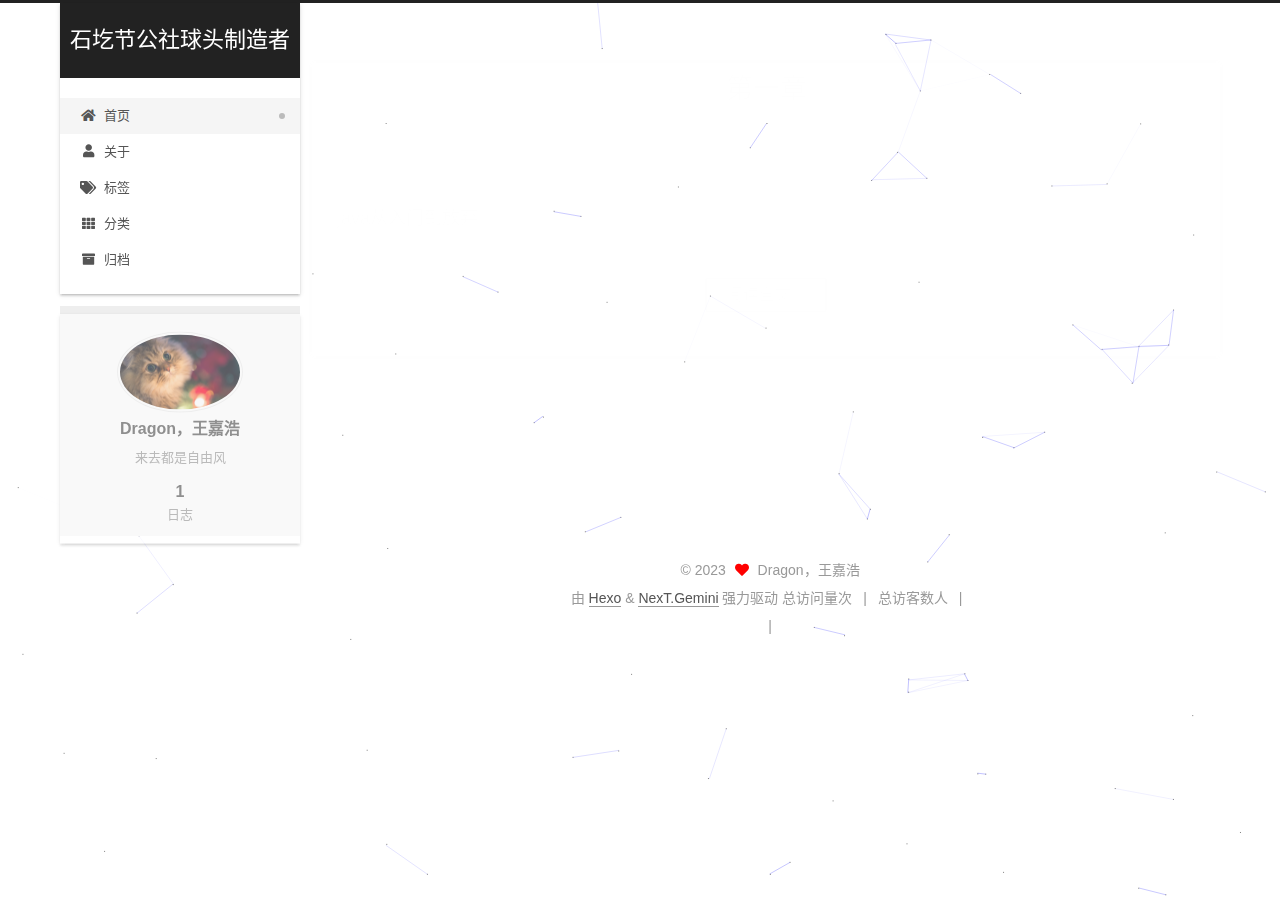
==== commit 3ac5ea2c: "Site updated: 2023-09-18 20:52:19" ====
--- a/index.html
+++ b/index.html
@@ -216,76 +216,6 @@
             </div>
           <!--/noindex-->
         
-      
-    </div>
-
-    
-    
-    
-      <footer class="post-footer">
-        <div class="post-eof"></div>
-      </footer>
-  </article>
-  
-  
-  
-
-      
-  
-  
-  <article itemscope itemtype="http://schema.org/Article" class="post-block" lang="zh-CN">
-    <link itemprop="mainEntityOfPage" href="http://example.com/2023/09/09/hello-world/">
-
-    <span hidden itemprop="author" itemscope itemtype="http://schema.org/Person">
-      <meta itemprop="image" content="/images/avatar.png">
-      <meta itemprop="name" content="Dragon，王嘉浩">
-      <meta itemprop="description" content="来去都是自由风">
-    </span>
-
-    <span hidden itemprop="publisher" itemscope itemtype="http://schema.org/Organization">
-      <meta itemprop="name" content="石圪节公社球头制造者">
-    </span>
-      <header class="post-header">
-        <h2 class="post-title" itemprop="name headline">
-          
-            <a href="/2023/09/09/hello-world/" class="post-title-link" itemprop="url">Hello World</a>
-        </h2>
-
-        <div class="post-meta">
-            <span class="post-meta-item">
-              <span class="post-meta-item-icon">
-                <i class="far fa-calendar"></i>
-              </span>
-              <span class="post-meta-item-text">发表于</span>
-
-              <time title="创建时间：2023-09-09 18:38:44" itemprop="dateCreated datePublished" datetime="2023-09-09T18:38:44+08:00">2023-09-09</time>
-            </span>
-
-          
-
-        </div>
-      </header>
-
-    
-    
-    
-    <div class="post-body" itemprop="articleBody">
-
-      
-          <p>Welcome to <a target="_blank" rel="noopener" href="https://hexo.io/">Hexo</a>! This is your very first post. Check <a target="_blank" rel="noopener" href="https://hexo.io/docs/">documentation</a> for more info. If you get any problems when using Hexo, you can find the answer in <a target="_blank" rel="noopener" href="https://hexo.io/docs/troubleshooting.html">troubleshooting</a> or you can ask me on <a target="_blank" rel="noopener" href="https://github.com/hexojs/hexo/issues">GitHub</a>.</p>
-<h2 id="Quick-Start"><a href="#Quick-Start" class="headerlink" title="Quick Start"></a>Quick Start</h2><h3 id="Create-a-new-post"><a href="#Create-a-new-post" class="headerlink" title="Create a new post"></a>Create a new post</h3><figure class="highlight bash"><table><tr><td class="gutter"><pre><span class="line">1</span><br></pre></td><td class="code"><pre><span class="line">$ hexo new <span class="string">&quot;My New Post&quot;</span></span><br></pre></td></tr></table></figure>
-
-<p>More info: <a target="_blank" rel="noopener" href="https://hexo.io/docs/writing.html">Writing</a></p>
-<h3 id="Run-server"><a href="#Run-server" class="headerlink" title="Run server"></a>Run server</h3><figure class="highlight bash"><table><tr><td class="gutter"><pre><span class="line">1</span><br></pre></td><td class="code"><pre><span class="line">$ hexo server</span><br></pre></td></tr></table></figure>
-
-<p>More info: <a target="_blank" rel="noopener" href="https://hexo.io/docs/server.html">Server</a></p>
-<h3 id="Generate-static-files"><a href="#Generate-static-files" class="headerlink" title="Generate static files"></a>Generate static files</h3><figure class="highlight bash"><table><tr><td class="gutter"><pre><span class="line">1</span><br></pre></td><td class="code"><pre><span class="line">$ hexo generate</span><br></pre></td></tr></table></figure>
-
-<p>More info: <a target="_blank" rel="noopener" href="https://hexo.io/docs/generating.html">Generating</a></p>
-<h3 id="Deploy-to-remote-sites"><a href="#Deploy-to-remote-sites" class="headerlink" title="Deploy to remote sites"></a>Deploy to remote sites</h3><figure class="highlight bash"><table><tr><td class="gutter"><pre><span class="line">1</span><br></pre></td><td class="code"><pre><span class="line">$ hexo deploy</span><br></pre></td></tr></table></figure>
-
-<p>More info: <a target="_blank" rel="noopener" href="https://hexo.io/docs/one-command-deployment.html">Deployment</a></p>
-
       
     </div>
 
@@ -368,7 +298,7 @@
       <div class="site-state-item site-state-posts">
           <a href="/archives/">
         
-          <span class="site-state-item-count">2</span>
+          <span class="site-state-item-count">1</span>
           <span class="site-state-item-name">日志</span>
         </a>
       </div>
--- a/css/main.css
+++ b/css/main.css
@@ -1169,7 +1169,7 @@
 }
 .links-of-author a::before,
 .links-of-author span.exturl::before {
-  background: #dd500a;
+  background: #04a1ff;
   border-radius: 50%;
   content: ' ';
   display: inline-block;
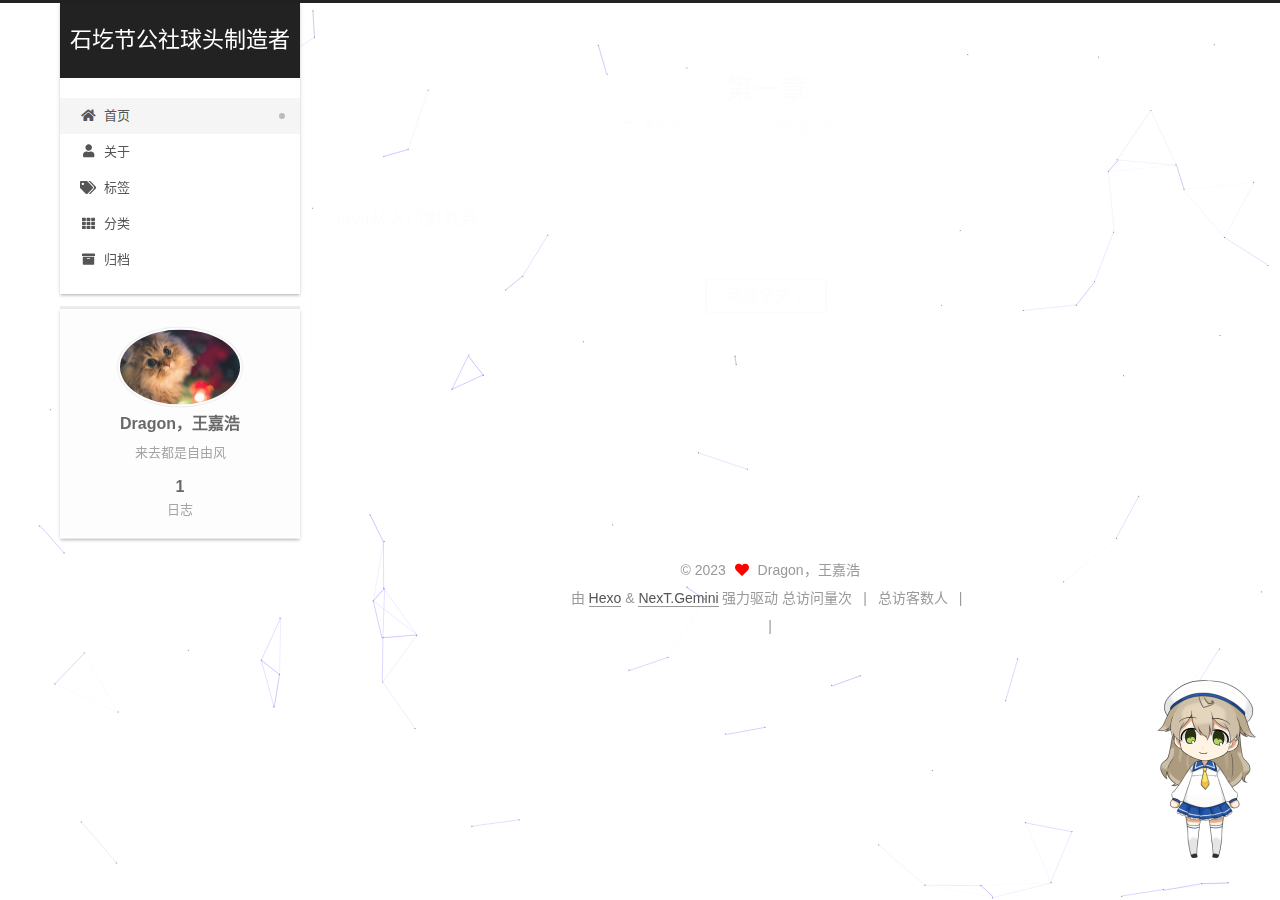
==== commit fec12dcc: "Site updated: 2023-09-20 00:50:31" ====
--- a/index.html
+++ b/index.html
@@ -439,5 +439,5 @@
   
 
 
-</body>
+<script src="/live2dw/lib/L2Dwidget.min.js?094cbace49a39548bed64abff5988b05"></script><script>L2Dwidget.init({"pluginRootPath":"live2dw/","pluginJsPath":"lib/","pluginModelPath":"assets/","tagMode":false,"debug":false,"model":{"jsonPath":"/live2dw/assets/live2d-widget-model-koharu/assets/koharu.model.json"},"display":{"position":"right","width":150,"height":300},"mobile":{"show":true},"log":false});</script></body>
 </html>
--- a/css/main.css
+++ b/css/main.css
@@ -1169,7 +1169,7 @@
 }
 .links-of-author a::before,
 .links-of-author span.exturl::before {
-  background: #04a1ff;
+  background: #fff;
   border-radius: 50%;
   content: ' ';
   display: inline-block;
